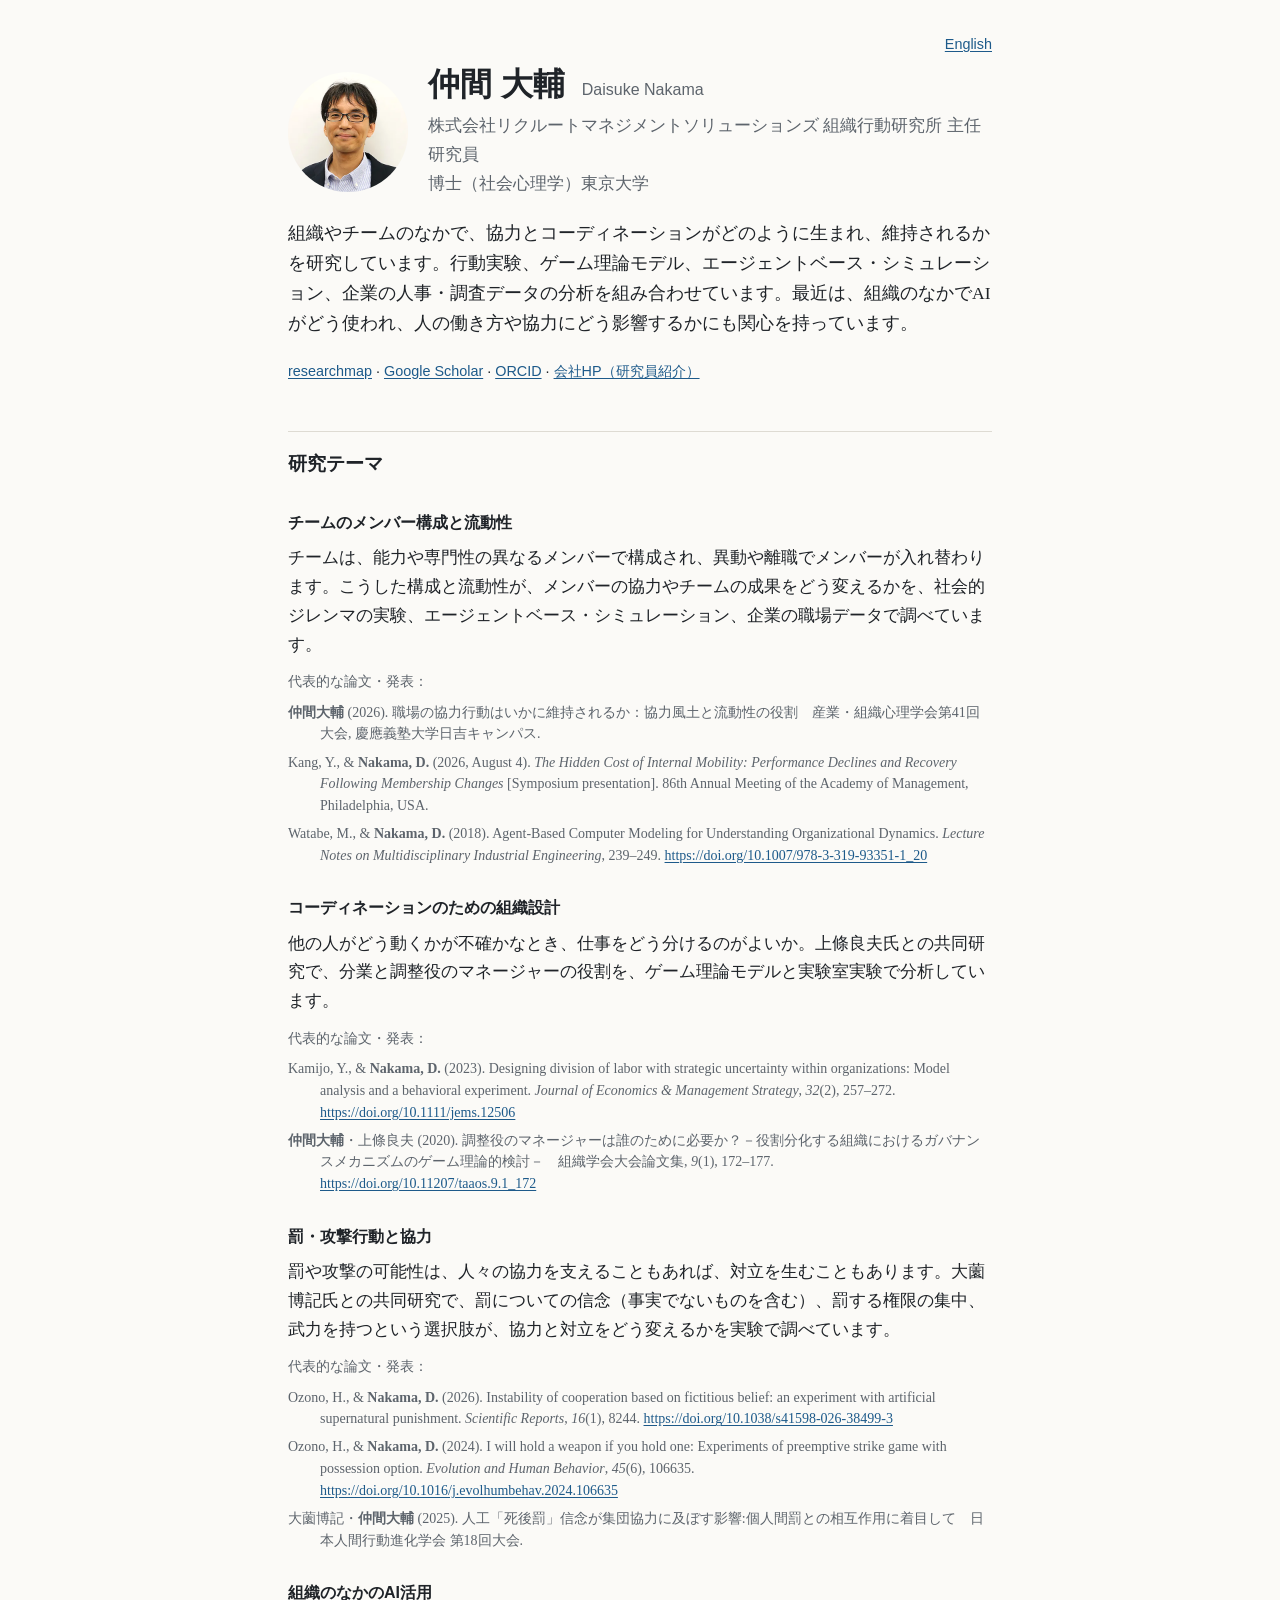
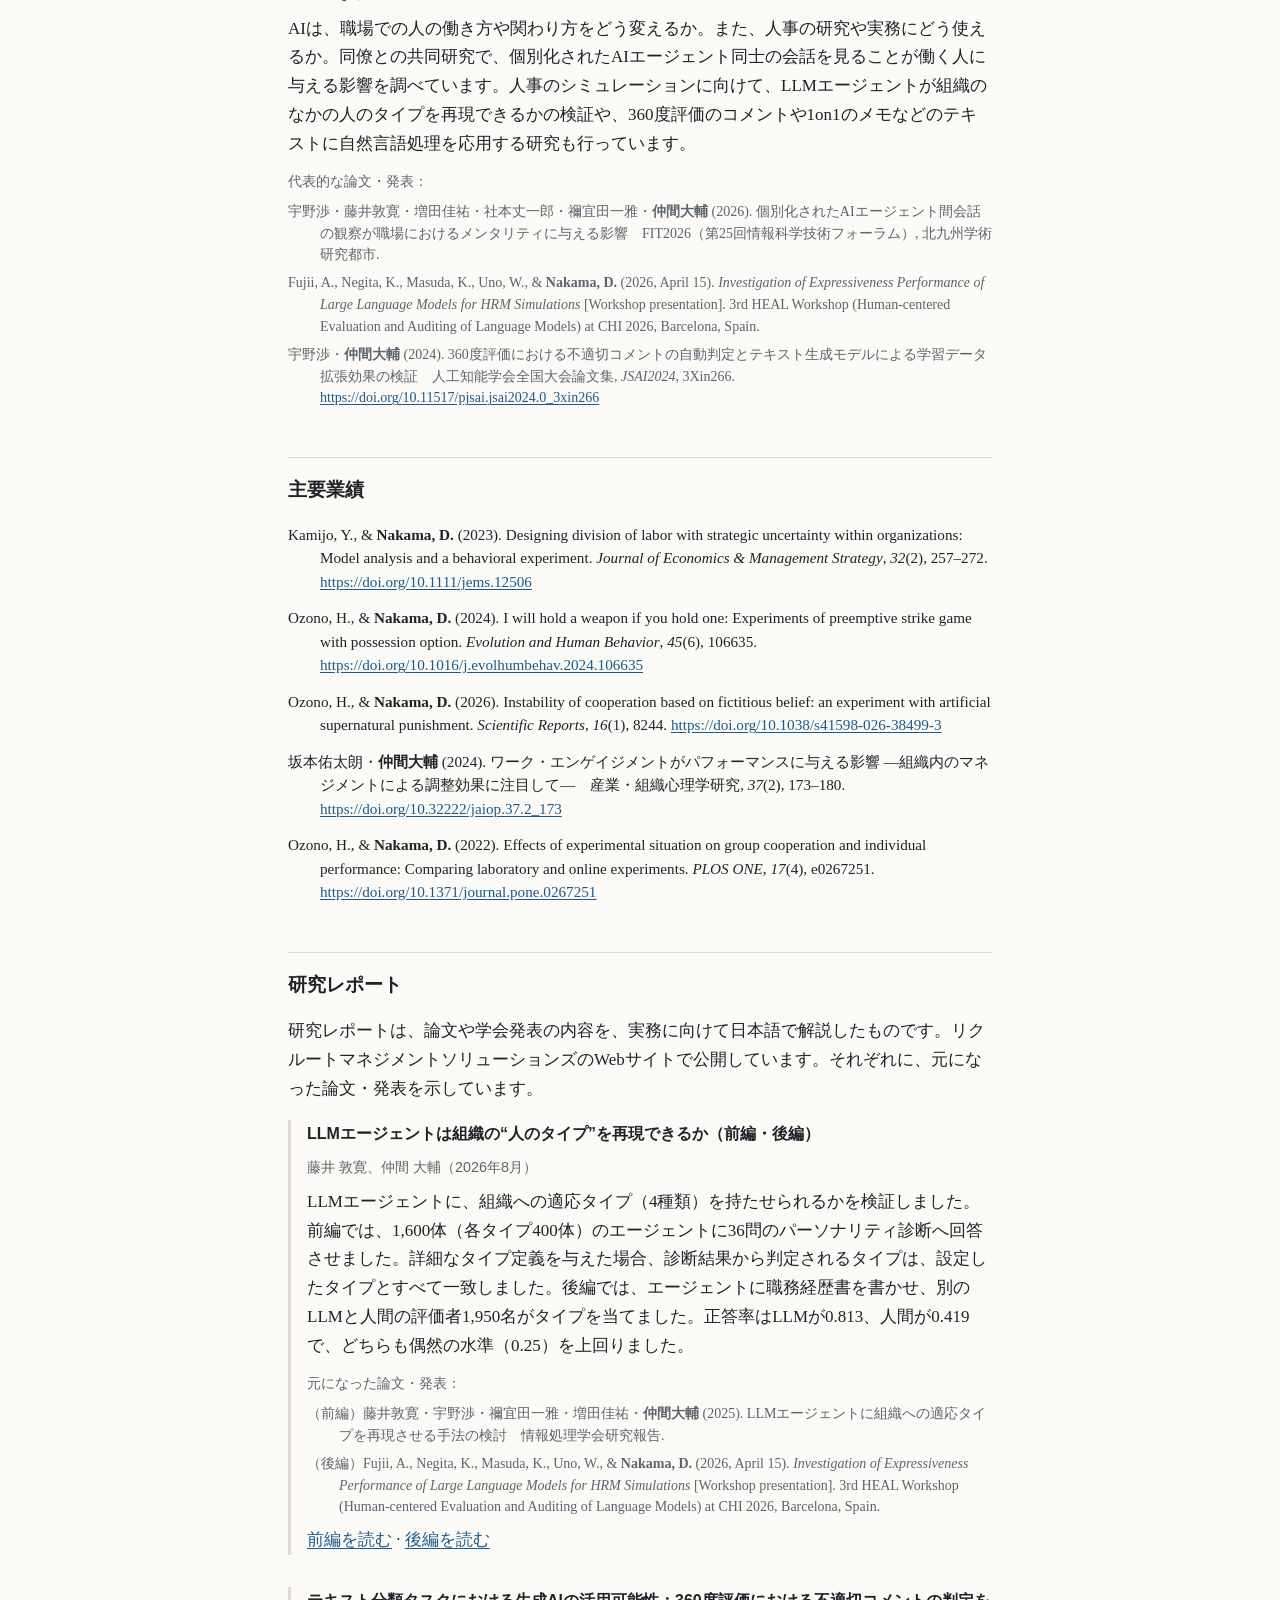
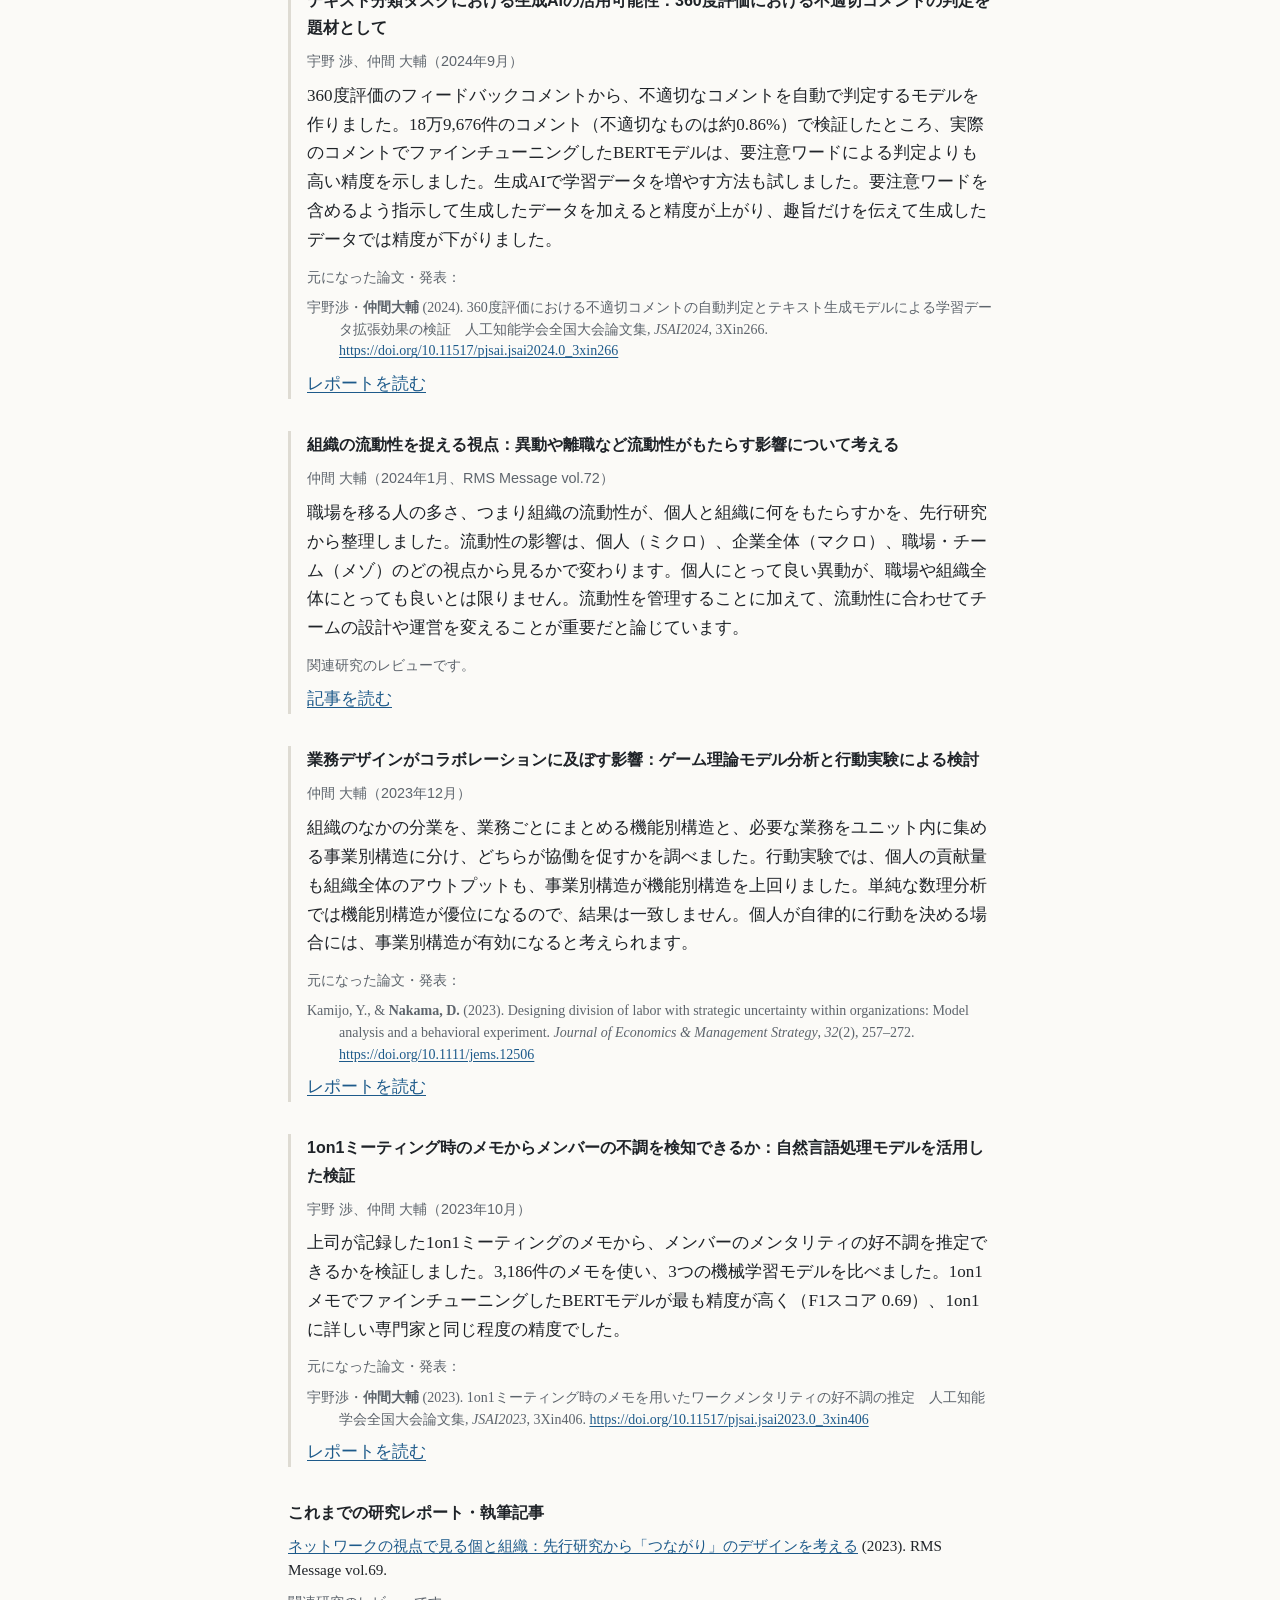
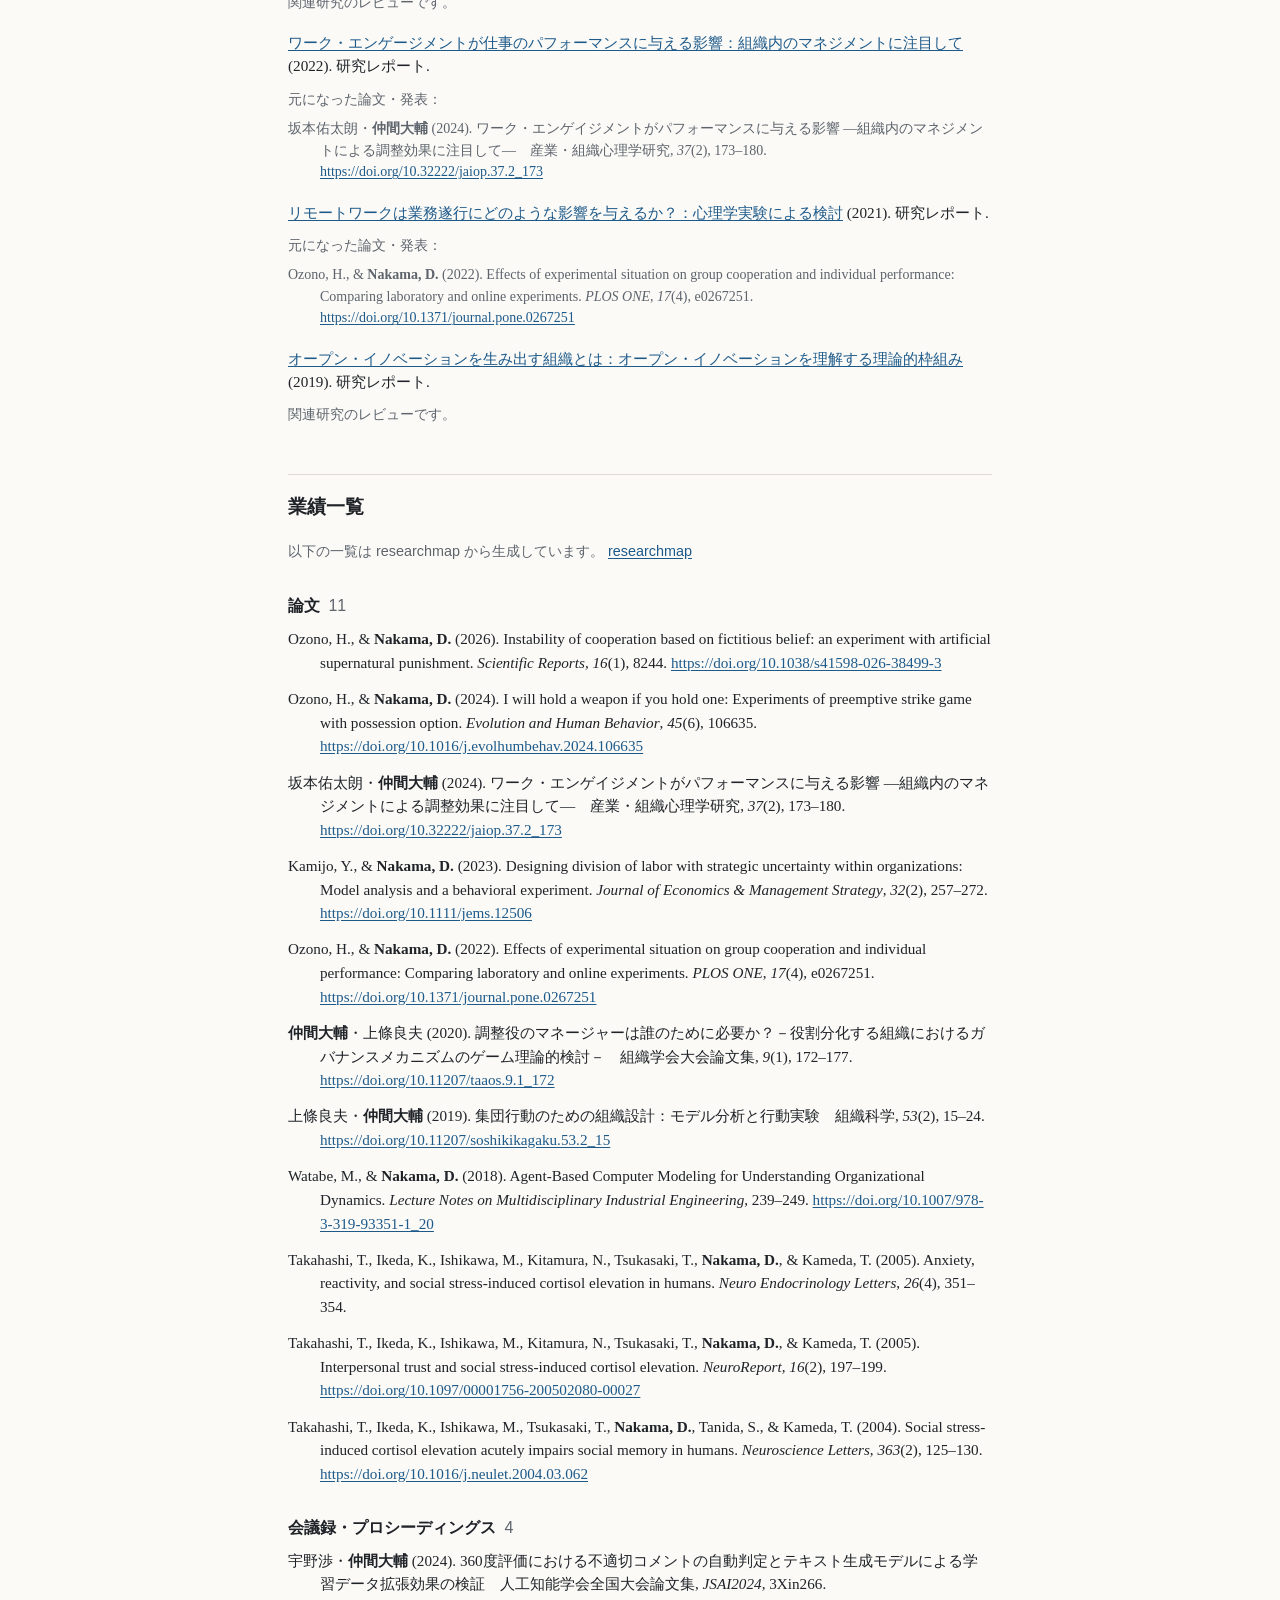
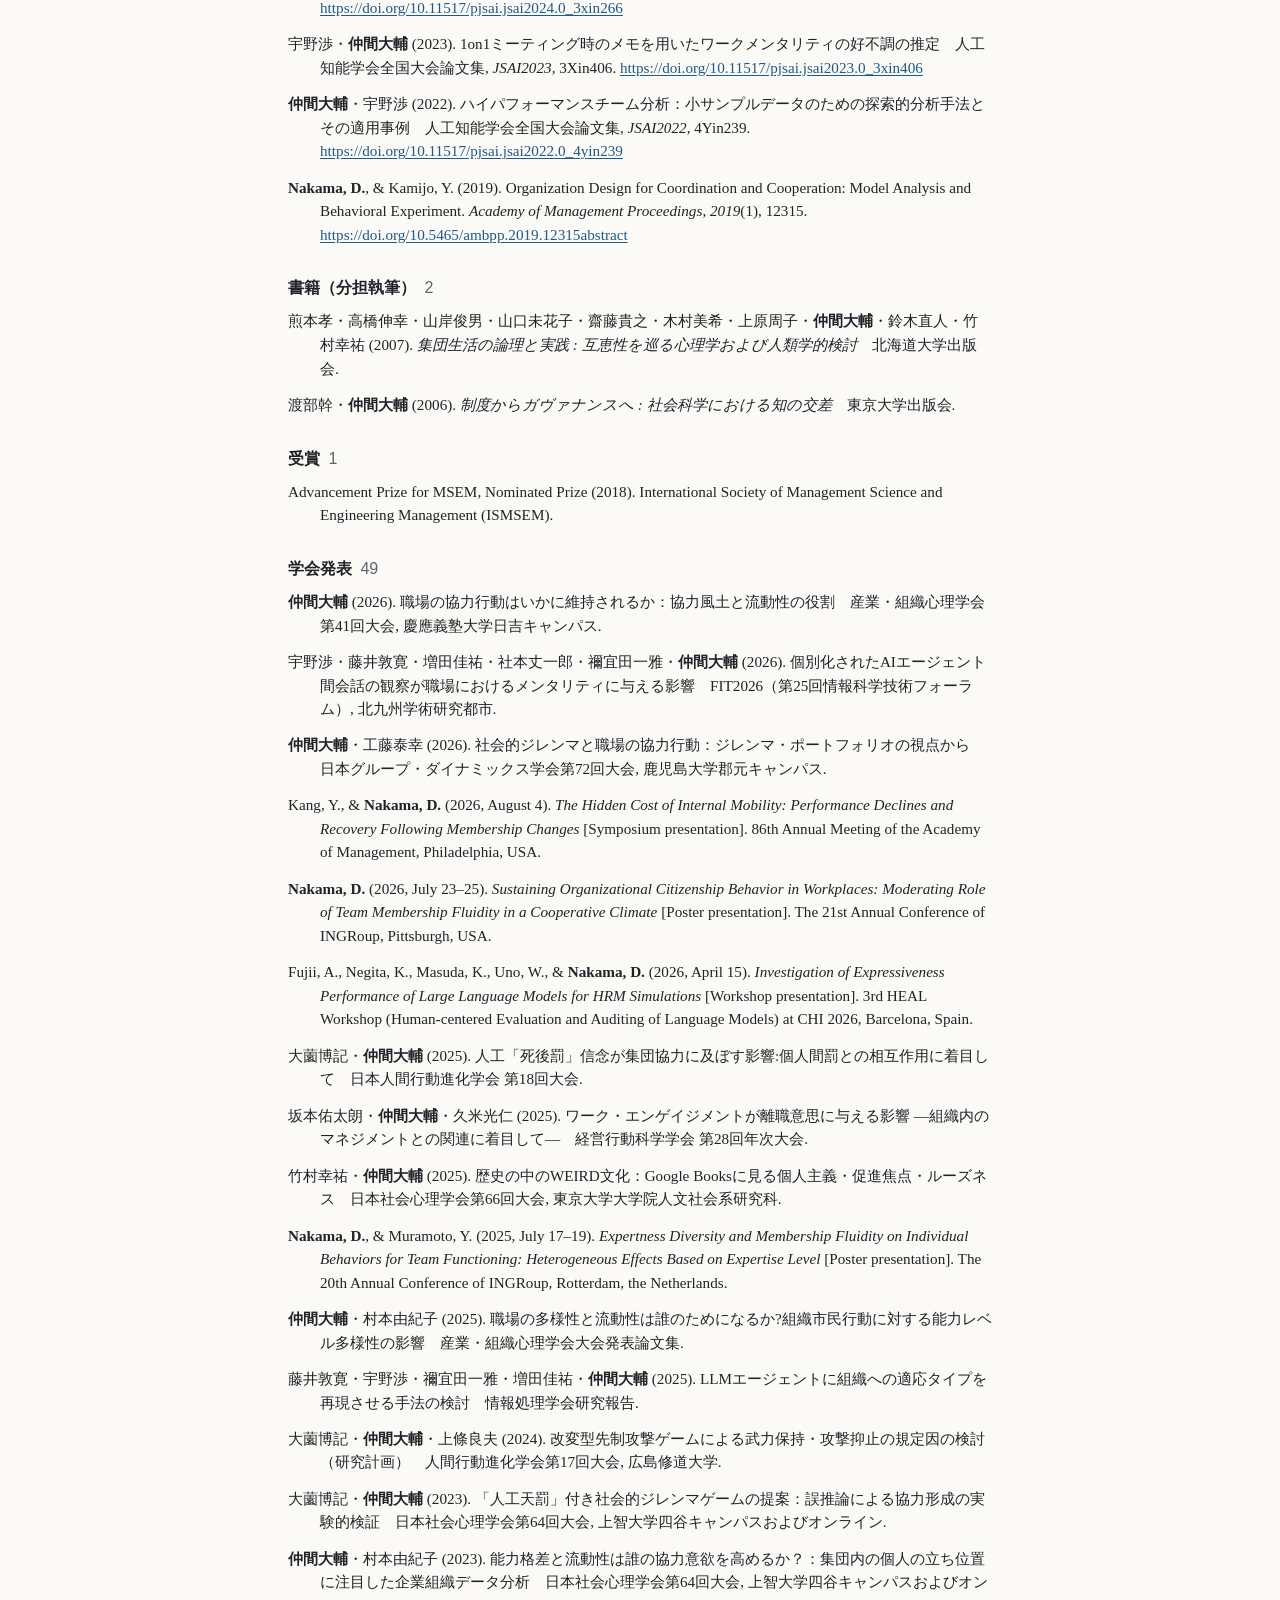
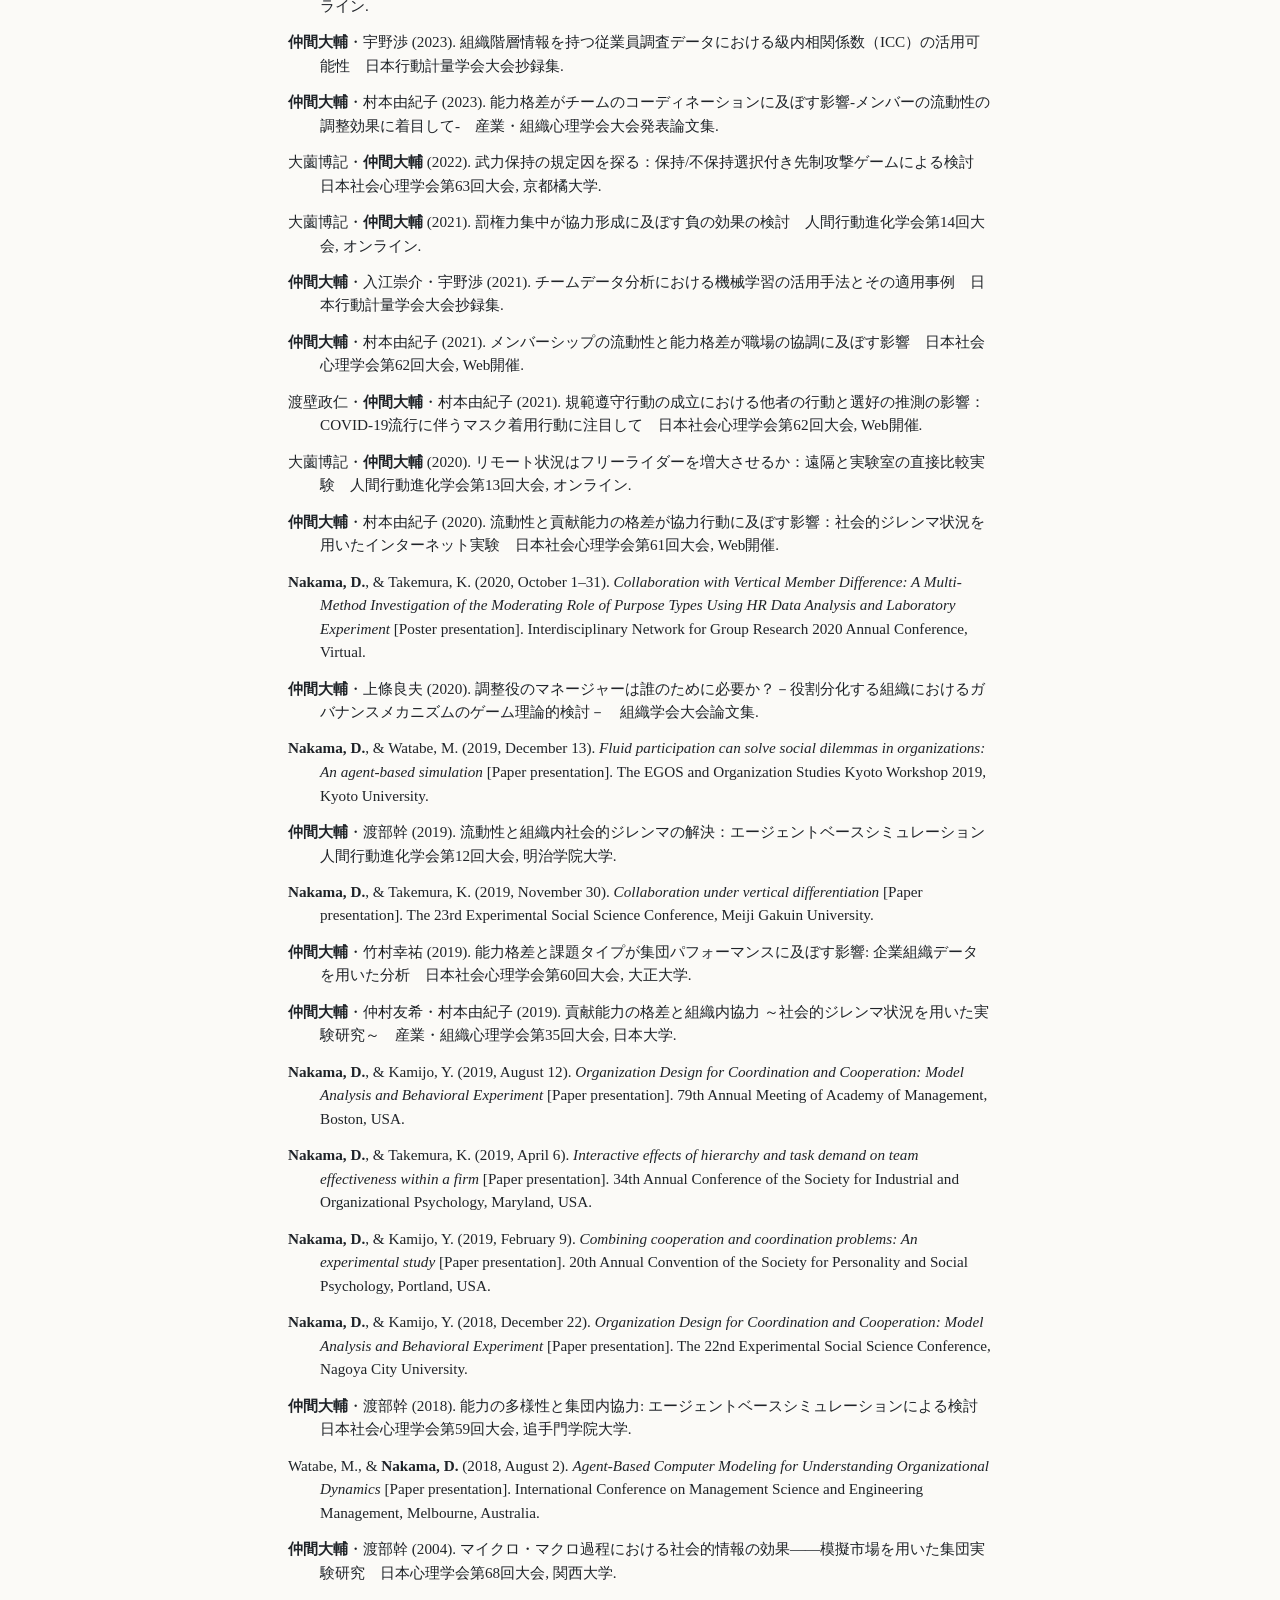
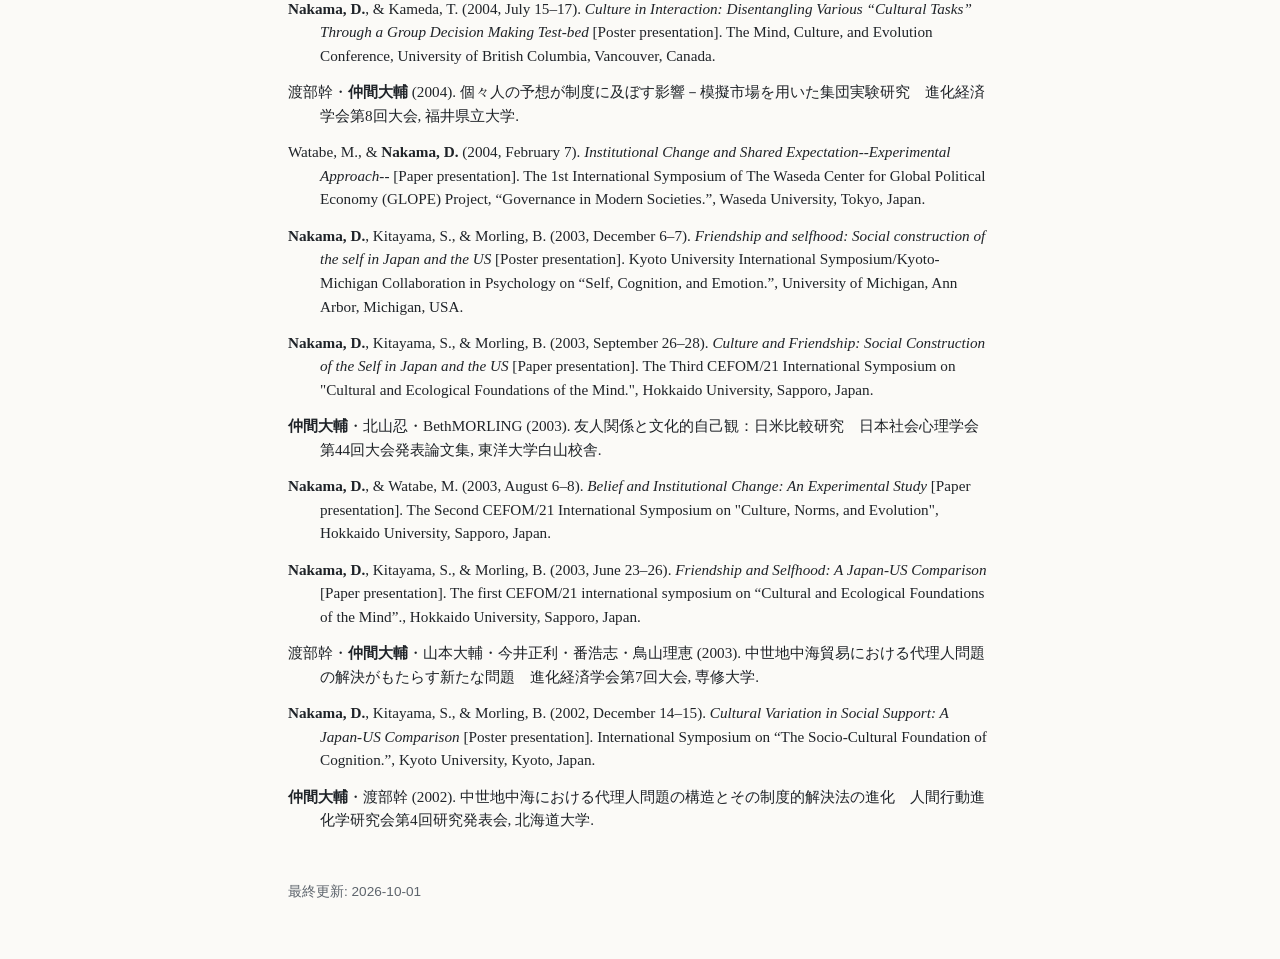
==== ja/index.html @ d735935d "Initial site: profile, research themes, publications (generated from researchmap) Co-Authored-By: Cl" ====
<!doctype html>
<html lang="ja">
<head>
<meta charset="utf-8">
<meta name="viewport" content="width=device-width, initial-scale=1">
<title>仲間 大輔</title>
<meta name="description" content="仲間大輔。組織とチームにおける協力とコーディネーションを研究しています。">
<link rel="stylesheet" href="../style.css">
</head>
<body>
<header>
<p class="switch"><a href="../" lang="en">English</a></p>
<div class="who">
<img src="../avatar.png" alt="仲間大輔の顔写真" width="120" height="120">
<div>
<h1>仲間 大輔 <span class="sub">Daisuke Nakama</span></h1>
<p class="role">株式会社リクルートマネジメントソリューションズ 組織行動研究所 主任研究員<br>博士（社会心理学）東京大学</p>
</div>
</div>
<p class="lead">組織やチームのなかで、協力とコーディネーションがどのように生まれ、維持されるかを研究しています。行動実験、ゲーム理論モデル、エージェントベース・シミュレーション、企業の人事・調査データの分析を組み合わせています。最近は、組織のなかでAIがどう使われ、人の働き方や協力にどう影響するかにも関心を持っています。</p>
<p class="links"><a href="https://researchmap.jp/dnakama">researchmap</a> · <a href="https://scholar.google.com/citations?user=3xT6G5sAAAAJ">Google Scholar</a> · <a href="https://orcid.org/0000-0003-1457-5297">ORCID</a> · <a href="https://www.recruit-ms.co.jp/issue/talent/0000000144/">会社HP（研究員紹介）</a></p>
</header>
<main>
<section class="themes">
<h2>研究テーマ</h2>
<h3>チームのメンバー構成と流動性</h3>
<p>チームは、能力や専門性の異なるメンバーで構成され、異動や離職でメンバーが入れ替わります。こうした構成と流動性が、メンバーの協力やチームの成果をどう変えるかを、社会的ジレンマの実験、エージェントベース・シミュレーション、企業の職場データで調べています。</p>
<p class="source">代表的な論文・発表：</p>
<ul class="works">
<li><strong>仲間大輔</strong> (2026). 職場の協力行動はいかに維持されるか：協力風土と流動性の役割　産業・組織心理学会第41回大会, 慶應義塾大学日吉キャンパス.</li>
<li>Kang, Y., &amp; <strong>Nakama, D.</strong> (2026, August 4). <i>The Hidden Cost of Internal Mobility: Performance Declines and Recovery Following Membership Changes</i> [Symposium presentation]. 86th Annual Meeting of the Academy of Management, Philadelphia, USA.</li>
<li>Watabe, M., &amp; <strong>Nakama, D.</strong> (2018). Agent-Based Computer Modeling for Understanding Organizational Dynamics. <i>Lecture Notes on Multidisciplinary Industrial Engineering</i>, 239–249. <a href="https://doi.org/10.1007/978-3-319-93351-1_20">https://doi.org/10.1007/978-3-319-93351-1_20</a></li>
</ul>
<h3>コーディネーションのための組織設計</h3>
<p>他の人がどう動くかが不確かなとき、仕事をどう分けるのがよいか。上條良夫氏との共同研究で、分業と調整役のマネージャーの役割を、ゲーム理論モデルと実験室実験で分析しています。</p>
<p class="source">代表的な論文・発表：</p>
<ul class="works">
<li>Kamijo, Y., &amp; <strong>Nakama, D.</strong> (2023). Designing division of labor with strategic uncertainty within organizations: Model analysis and a behavioral experiment. <i>Journal of Economics &amp; Management Strategy</i>, <i>32</i>(2), 257–272. <a href="https://doi.org/10.1111/jems.12506">https://doi.org/10.1111/jems.12506</a></li>
<li><strong>仲間大輔</strong>・上條良夫 (2020). 調整役のマネージャーは誰のために必要か？－役割分化する組織におけるガバナンスメカニズムのゲーム理論的検討－　組織学会大会論文集, <i>9</i>(1), 172–177. <a href="https://doi.org/10.11207/taaos.9.1_172">https://doi.org/10.11207/taaos.9.1_172</a></li>
</ul>
<h3>罰・攻撃行動と協力</h3>
<p>罰や攻撃の可能性は、人々の協力を支えることもあれば、対立を生むこともあります。大薗博記氏との共同研究で、罰についての信念（事実でないものを含む）、罰する権限の集中、武力を持つという選択肢が、協力と対立をどう変えるかを実験で調べています。</p>
<p class="source">代表的な論文・発表：</p>
<ul class="works">
<li>Ozono, H., &amp; <strong>Nakama, D.</strong> (2026). Instability of cooperation based on fictitious belief: an experiment with artificial supernatural punishment. <i>Scientific Reports</i>, <i>16</i>(1), 8244. <a href="https://doi.org/10.1038/s41598-026-38499-3">https://doi.org/10.1038/s41598-026-38499-3</a></li>
<li>Ozono, H., &amp; <strong>Nakama, D.</strong> (2024). I will hold a weapon if you hold one: Experiments of preemptive strike game with possession option. <i>Evolution and Human Behavior</i>, <i>45</i>(6), 106635. <a href="https://doi.org/10.1016/j.evolhumbehav.2024.106635">https://doi.org/10.1016/j.evolhumbehav.2024.106635</a></li>
<li>大薗博記・<strong>仲間大輔</strong> (2025). 人工「死後罰」信念が集団協力に及ぼす影響:個人間罰との相互作用に着目して　日本人間行動進化学会 第18回大会.</li>
</ul>
<h3>組織のなかのAI活用</h3>
<p>AIは、職場での人の働き方や関わり方をどう変えるか。また、人事の研究や実務にどう使えるか。同僚との共同研究で、個別化されたAIエージェント同士の会話を見ることが働く人に与える影響を調べています。人事のシミュレーションに向けて、LLMエージェントが組織のなかの人のタイプを再現できるかの検証や、360度評価のコメントや1on1のメモなどのテキストに自然言語処理を応用する研究も行っています。</p>
<p class="source">代表的な論文・発表：</p>
<ul class="works">
<li>宇野渉・藤井敦寛・増田佳祐・社本丈一郎・禰宜田一雅・<strong>仲間大輔</strong> (2026). 個別化されたAIエージェント間会話の観察が職場におけるメンタリティに与える影響　FIT2026（第25回情報科学技術フォーラム）, 北九州学術研究都市.</li>
<li>Fujii, A., Negita, K., Masuda, K., Uno, W., &amp; <strong>Nakama, D.</strong> (2026, April 15). <i>Investigation of Expressiveness Performance of Large Language Models for HRM Simulations</i> [Workshop presentation]. 3rd HEAL Workshop (Human-centered Evaluation and Auditing of Language Models) at CHI 2026, Barcelona, Spain.</li>
<li>宇野渉・<strong>仲間大輔</strong> (2024). 360度評価における不適切コメントの自動判定とテキスト生成モデルによる学習データ拡張効果の検証　人工知能学会全国大会論文集, <i>JSAI2024</i>, 3Xin266. <a href="https://doi.org/10.11517/pjsai.jsai2024.0_3xin266">https://doi.org/10.11517/pjsai.jsai2024.0_3xin266</a></li>
</ul>
</section>
<section>
<h2>主要業績</h2>
<ul class="works">
<li>Kamijo, Y., &amp; <strong>Nakama, D.</strong> (2023). Designing division of labor with strategic uncertainty within organizations: Model analysis and a behavioral experiment. <i>Journal of Economics &amp; Management Strategy</i>, <i>32</i>(2), 257–272. <a href="https://doi.org/10.1111/jems.12506">https://doi.org/10.1111/jems.12506</a></li>
<li>Ozono, H., &amp; <strong>Nakama, D.</strong> (2024). I will hold a weapon if you hold one: Experiments of preemptive strike game with possession option. <i>Evolution and Human Behavior</i>, <i>45</i>(6), 106635. <a href="https://doi.org/10.1016/j.evolhumbehav.2024.106635">https://doi.org/10.1016/j.evolhumbehav.2024.106635</a></li>
<li>Ozono, H., &amp; <strong>Nakama, D.</strong> (2026). Instability of cooperation based on fictitious belief: an experiment with artificial supernatural punishment. <i>Scientific Reports</i>, <i>16</i>(1), 8244. <a href="https://doi.org/10.1038/s41598-026-38499-3">https://doi.org/10.1038/s41598-026-38499-3</a></li>
<li>坂本佑太朗・<strong>仲間大輔</strong> (2024). ワーク・エンゲイジメントがパフォーマンスに与える影響 ―組織内のマネジメントによる調整効果に注目して―　産業・組織心理学研究, <i>37</i>(2), 173–180. <a href="https://doi.org/10.32222/jaiop.37.2_173">https://doi.org/10.32222/jaiop.37.2_173</a></li>
<li>Ozono, H., &amp; <strong>Nakama, D.</strong> (2022). Effects of experimental situation on group cooperation and individual performance: Comparing laboratory and online experiments. <i>PLOS ONE</i>, <i>17</i>(4), e0267251. <a href="https://doi.org/10.1371/journal.pone.0267251">https://doi.org/10.1371/journal.pone.0267251</a></li>
</ul>
</section>
<section>
<h2>研究レポート</h2>
<p>研究レポートは、論文や学会発表の内容を、実務に向けて日本語で解説したものです。リクルートマネジメントソリューションズのWebサイトで公開しています。それぞれに、元になった論文・発表を示しています。</p>
<article class="report">
<h3>LLMエージェントは組織の“人のタイプ”を再現できるか（前編・後編）</h3>
<p class="meta">藤井 敦寛、仲間 大輔（2026年8月）</p>
<p>LLMエージェントに、組織への適応タイプ（4種類）を持たせられるかを検証しました。前編では、1,600体（各タイプ400体）のエージェントに36問のパーソナリティ診断へ回答させました。詳細なタイプ定義を与えた場合、診断結果から判定されるタイプは、設定したタイプとすべて一致しました。後編では、エージェントに職務経歴書を書かせ、別のLLMと人間の評価者1,950名がタイプを当てました。正答率はLLMが0.813、人間が0.419で、どちらも偶然の水準（0.25）を上回りました。</p>
<p class="source">元になった論文・発表：</p>
<ul class="works">
<li>（前編）藤井敦寛・宇野渉・禰宜田一雅・増田佳祐・<strong>仲間大輔</strong> (2025). LLMエージェントに組織への適応タイプを再現させる手法の検討　情報処理学会研究報告.</li>
<li>（後編）Fujii, A., Negita, K., Masuda, K., Uno, W., &amp; <strong>Nakama, D.</strong> (2026, April 15). <i>Investigation of Expressiveness Performance of Large Language Models for HRM Simulations</i> [Workshop presentation]. 3rd HEAL Workshop (Human-centered Evaluation and Auditing of Language Models) at CHI 2026, Barcelona, Spain.</li>
</ul>
<p><a href="https://www.recruit-ms.co.jp/research/study_report/0000001603/">前編を読む</a> · <a href="https://www.recruit-ms.co.jp/research/study_report/0000001604/">後編を読む</a></p>
</article>
<article class="report">
<h3>テキスト分類タスクにおける生成AIの活用可能性：360度評価における不適切コメントの判定を題材として</h3>
<p class="meta">宇野 渉、仲間 大輔（2024年9月）</p>
<p>360度評価のフィードバックコメントから、不適切なコメントを自動で判定するモデルを作りました。18万9,676件のコメント（不適切なものは約0.86%）で検証したところ、実際のコメントでファインチューニングしたBERTモデルは、要注意ワードによる判定よりも高い精度を示しました。生成AIで学習データを増やす方法も試しました。要注意ワードを含めるよう指示して生成したデータを加えると精度が上がり、趣旨だけを伝えて生成したデータでは精度が下がりました。</p>
<p class="source">元になった論文・発表：</p>
<ul class="works">
<li>宇野渉・<strong>仲間大輔</strong> (2024). 360度評価における不適切コメントの自動判定とテキスト生成モデルによる学習データ拡張効果の検証　人工知能学会全国大会論文集, <i>JSAI2024</i>, 3Xin266. <a href="https://doi.org/10.11517/pjsai.jsai2024.0_3xin266">https://doi.org/10.11517/pjsai.jsai2024.0_3xin266</a></li>
</ul>
<p><a href="https://www.recruit-ms.co.jp/research/study_report/0000001315/">レポートを読む</a></p>
</article>
<article class="report">
<h3>組織の流動性を捉える視点：異動や離職など流動性がもたらす影響について考える</h3>
<p class="meta">仲間 大輔（2024年1月、RMS Message vol.72）</p>
<p>職場を移る人の多さ、つまり組織の流動性が、個人と組織に何をもたらすかを、先行研究から整理しました。流動性の影響は、個人（ミクロ）、企業全体（マクロ）、職場・チーム（メゾ）のどの視点から見るかで変わります。個人にとって良い異動が、職場や組織全体にとっても良いとは限りません。流動性を管理することに加えて、流動性に合わせてチームの設計や運営を変えることが重要だと論じています。</p>
<p class="source">関連研究のレビューです。</p>
<p><a href="https://www.recruit-ms.co.jp/issue/feature/0000001222/">記事を読む</a></p>
</article>
<article class="report">
<h3>業務デザインがコラボレーションに及ぼす影響：ゲーム理論モデル分析と行動実験による検討</h3>
<p class="meta">仲間 大輔（2023年12月）</p>
<p>組織のなかの分業を、業務ごとにまとめる機能別構造と、必要な業務をユニット内に集める事業別構造に分け、どちらが協働を促すかを調べました。行動実験では、個人の貢献量も組織全体のアウトプットも、事業別構造が機能別構造を上回りました。単純な数理分析では機能別構造が優位になるので、結果は一致しません。個人が自律的に行動を決める場合には、事業別構造が有効になると考えられます。</p>
<p class="source">元になった論文・発表：</p>
<ul class="works">
<li>Kamijo, Y., &amp; <strong>Nakama, D.</strong> (2023). Designing division of labor with strategic uncertainty within organizations: Model analysis and a behavioral experiment. <i>Journal of Economics &amp; Management Strategy</i>, <i>32</i>(2), 257–272. <a href="https://doi.org/10.1111/jems.12506">https://doi.org/10.1111/jems.12506</a></li>
</ul>
<p><a href="https://www.recruit-ms.co.jp/research/study_report/0000001211/">レポートを読む</a></p>
</article>
<article class="report">
<h3>1on1ミーティング時のメモからメンバーの不調を検知できるか：自然言語処理モデルを活用した検証</h3>
<p class="meta">宇野 渉、仲間 大輔（2023年10月）</p>
<p>上司が記録した1on1ミーティングのメモから、メンバーのメンタリティの好不調を推定できるかを検証しました。3,186件のメモを使い、3つの機械学習モデルを比べました。1on1メモでファインチューニングしたBERTモデルが最も精度が高く（F1スコア 0.69）、1on1に詳しい専門家と同じ程度の精度でした。</p>
<p class="source">元になった論文・発表：</p>
<ul class="works">
<li>宇野渉・<strong>仲間大輔</strong> (2023). 1on1ミーティング時のメモを用いたワークメンタリティの好不調の推定　人工知能学会全国大会論文集, <i>JSAI2023</i>, 3Xin406. <a href="https://doi.org/10.11517/pjsai.jsai2023.0_3xin406">https://doi.org/10.11517/pjsai.jsai2023.0_3xin406</a></li>
</ul>
<p><a href="https://www.recruit-ms.co.jp/research/study_report/0000001194/">レポートを読む</a></p>
</article>
<h3>これまでの研究レポート・執筆記事</h3>
<ul class="reports">
<li><a href="https://www.recruit-ms.co.jp/issue/feature/0000001147/">ネットワークの視点で見る個と組織：先行研究から「つながり」のデザインを考える</a> (2023). RMS Message vol.69.
<p class="source">関連研究のレビューです。</p></li>
<li><a href="https://www.recruit-ms.co.jp/research/study_report/0000001046/">ワーク・エンゲージメントが仕事のパフォーマンスに与える影響：組織内のマネジメントに注目して</a> (2022). 研究レポート.
<p class="source">元になった論文・発表：</p>
<ul class="works">
<li>坂本佑太朗・<strong>仲間大輔</strong> (2024). ワーク・エンゲイジメントがパフォーマンスに与える影響 ―組織内のマネジメントによる調整効果に注目して―　産業・組織心理学研究, <i>37</i>(2), 173–180. <a href="https://doi.org/10.32222/jaiop.37.2_173">https://doi.org/10.32222/jaiop.37.2_173</a></li>
</ul></li>
<li><a href="https://www.recruit-ms.co.jp/research/study_report/0000001006/">リモートワークは業務遂行にどのような影響を与えるか？：心理学実験による検討</a> (2021). 研究レポート.
<p class="source">元になった論文・発表：</p>
<ul class="works">
<li>Ozono, H., &amp; <strong>Nakama, D.</strong> (2022). Effects of experimental situation on group cooperation and individual performance: Comparing laboratory and online experiments. <i>PLOS ONE</i>, <i>17</i>(4), e0267251. <a href="https://doi.org/10.1371/journal.pone.0267251">https://doi.org/10.1371/journal.pone.0267251</a></li>
</ul></li>
<li><a href="https://www.recruit-ms.co.jp/issue/feature/0000000745/">オープン・イノベーションを生み出す組織とは：オープン・イノベーションを理解する理論的枠組み</a> (2019). 研究レポート.
<p class="source">関連研究のレビューです。</p></li>
</ul>
</section>
<section>
<h2>業績一覧</h2>
<p class="meta">以下の一覧は researchmap から生成しています。 <a href="https://researchmap.jp/dnakama">researchmap</a></p>
<h3>論文 <span class="count">11</span></h3>
<ul class="works">
<li>Ozono, H., &amp; <strong>Nakama, D.</strong> (2026). Instability of cooperation based on fictitious belief: an experiment with artificial supernatural punishment. <i>Scientific Reports</i>, <i>16</i>(1), 8244. <a href="https://doi.org/10.1038/s41598-026-38499-3">https://doi.org/10.1038/s41598-026-38499-3</a></li>
<li>Ozono, H., &amp; <strong>Nakama, D.</strong> (2024). I will hold a weapon if you hold one: Experiments of preemptive strike game with possession option. <i>Evolution and Human Behavior</i>, <i>45</i>(6), 106635. <a href="https://doi.org/10.1016/j.evolhumbehav.2024.106635">https://doi.org/10.1016/j.evolhumbehav.2024.106635</a></li>
<li>坂本佑太朗・<strong>仲間大輔</strong> (2024). ワーク・エンゲイジメントがパフォーマンスに与える影響 ―組織内のマネジメントによる調整効果に注目して―　産業・組織心理学研究, <i>37</i>(2), 173–180. <a href="https://doi.org/10.32222/jaiop.37.2_173">https://doi.org/10.32222/jaiop.37.2_173</a></li>
<li>Kamijo, Y., &amp; <strong>Nakama, D.</strong> (2023). Designing division of labor with strategic uncertainty within organizations: Model analysis and a behavioral experiment. <i>Journal of Economics &amp; Management Strategy</i>, <i>32</i>(2), 257–272. <a href="https://doi.org/10.1111/jems.12506">https://doi.org/10.1111/jems.12506</a></li>
<li>Ozono, H., &amp; <strong>Nakama, D.</strong> (2022). Effects of experimental situation on group cooperation and individual performance: Comparing laboratory and online experiments. <i>PLOS ONE</i>, <i>17</i>(4), e0267251. <a href="https://doi.org/10.1371/journal.pone.0267251">https://doi.org/10.1371/journal.pone.0267251</a></li>
<li><strong>仲間大輔</strong>・上條良夫 (2020). 調整役のマネージャーは誰のために必要か？－役割分化する組織におけるガバナンスメカニズムのゲーム理論的検討－　組織学会大会論文集, <i>9</i>(1), 172–177. <a href="https://doi.org/10.11207/taaos.9.1_172">https://doi.org/10.11207/taaos.9.1_172</a></li>
<li>上條良夫・<strong>仲間大輔</strong> (2019). 集団行動のための組織設計：モデル分析と行動実験　組織科学, <i>53</i>(2), 15–24. <a href="https://doi.org/10.11207/soshikikagaku.53.2_15">https://doi.org/10.11207/soshikikagaku.53.2_15</a></li>
<li>Watabe, M., &amp; <strong>Nakama, D.</strong> (2018). Agent-Based Computer Modeling for Understanding Organizational Dynamics. <i>Lecture Notes on Multidisciplinary Industrial Engineering</i>, 239–249. <a href="https://doi.org/10.1007/978-3-319-93351-1_20">https://doi.org/10.1007/978-3-319-93351-1_20</a></li>
<li>Takahashi, T., Ikeda, K., Ishikawa, M., Kitamura, N., Tsukasaki, T., <strong>Nakama, D.</strong>, &amp; Kameda, T. (2005). Anxiety, reactivity, and social stress-induced cortisol elevation in humans. <i>Neuro Endocrinology Letters</i>, <i>26</i>(4), 351–354.</li>
<li>Takahashi, T., Ikeda, K., Ishikawa, M., Kitamura, N., Tsukasaki, T., <strong>Nakama, D.</strong>, &amp; Kameda, T. (2005). Interpersonal trust and social stress-induced cortisol elevation. <i>NeuroReport</i>, <i>16</i>(2), 197–199. <a href="https://doi.org/10.1097/00001756-200502080-00027">https://doi.org/10.1097/00001756-200502080-00027</a></li>
<li>Takahashi, T., Ikeda, K., Ishikawa, M., Tsukasaki, T., <strong>Nakama, D.</strong>, Tanida, S., &amp; Kameda, T. (2004). Social stress-induced cortisol elevation acutely impairs social memory in humans. <i>Neuroscience Letters</i>, <i>363</i>(2), 125–130. <a href="https://doi.org/10.1016/j.neulet.2004.03.062">https://doi.org/10.1016/j.neulet.2004.03.062</a></li>
</ul>
<h3>会議録・プロシーディングス <span class="count">4</span></h3>
<ul class="works">
<li>宇野渉・<strong>仲間大輔</strong> (2024). 360度評価における不適切コメントの自動判定とテキスト生成モデルによる学習データ拡張効果の検証　人工知能学会全国大会論文集, <i>JSAI2024</i>, 3Xin266. <a href="https://doi.org/10.11517/pjsai.jsai2024.0_3xin266">https://doi.org/10.11517/pjsai.jsai2024.0_3xin266</a></li>
<li>宇野渉・<strong>仲間大輔</strong> (2023). 1on1ミーティング時のメモを用いたワークメンタリティの好不調の推定　人工知能学会全国大会論文集, <i>JSAI2023</i>, 3Xin406. <a href="https://doi.org/10.11517/pjsai.jsai2023.0_3xin406">https://doi.org/10.11517/pjsai.jsai2023.0_3xin406</a></li>
<li><strong>仲間大輔</strong>・宇野渉 (2022). ハイパフォーマンスチーム分析：小サンプルデータのための探索的分析手法とその適用事例　人工知能学会全国大会論文集, <i>JSAI2022</i>, 4Yin239. <a href="https://doi.org/10.11517/pjsai.jsai2022.0_4yin239">https://doi.org/10.11517/pjsai.jsai2022.0_4yin239</a></li>
<li><strong>Nakama, D.</strong>, &amp; Kamijo, Y. (2019). Organization Design for Coordination and Cooperation: Model Analysis and Behavioral Experiment. <i>Academy of Management Proceedings</i>, <i>2019</i>(1), 12315. <a href="https://doi.org/10.5465/ambpp.2019.12315abstract">https://doi.org/10.5465/ambpp.2019.12315abstract</a></li>
</ul>
<h3>書籍（分担執筆） <span class="count">2</span></h3>
<ul class="works">
<li>煎本孝・高橋伸幸・山岸俊男・山口未花子・齋藤貴之・木村美希・上原周子・<strong>仲間大輔</strong>・鈴木直人・竹村幸祐 (2007). <i>集団生活の論理と実践 : 互恵性を巡る心理学および人類学的検討</i>　北海道大学出版会.</li>
<li>渡部幹・<strong>仲間大輔</strong> (2006). <i>制度からガヴァナンスへ : 社会科学における知の交差</i>　東京大学出版会.</li>
</ul>
<h3>受賞 <span class="count">1</span></h3>
<ul class="works">
<li>Advancement Prize for MSEM, Nominated Prize (2018). International Society of Management Science and Engineering Management (ISMSEM).</li>
</ul>
<h3>学会発表 <span class="count">49</span></h3>
<ul class="works">
<li><strong>仲間大輔</strong> (2026). 職場の協力行動はいかに維持されるか：協力風土と流動性の役割　産業・組織心理学会第41回大会, 慶應義塾大学日吉キャンパス.</li>
<li>宇野渉・藤井敦寛・増田佳祐・社本丈一郎・禰宜田一雅・<strong>仲間大輔</strong> (2026). 個別化されたAIエージェント間会話の観察が職場におけるメンタリティに与える影響　FIT2026（第25回情報科学技術フォーラム）, 北九州学術研究都市.</li>
<li><strong>仲間大輔</strong>・工藤泰幸 (2026). 社会的ジレンマと職場の協力行動：ジレンマ・ポートフォリオの視点から　日本グループ・ダイナミックス学会第72回大会, 鹿児島大学郡元キャンパス.</li>
<li>Kang, Y., &amp; <strong>Nakama, D.</strong> (2026, August 4). <i>The Hidden Cost of Internal Mobility: Performance Declines and Recovery Following Membership Changes</i> [Symposium presentation]. 86th Annual Meeting of the Academy of Management, Philadelphia, USA.</li>
<li><strong>Nakama, D.</strong> (2026, July 23–25). <i>Sustaining Organizational Citizenship Behavior in Workplaces: Moderating Role of Team Membership Fluidity in a Cooperative Climate</i> [Poster presentation]. The 21st Annual Conference of INGRoup, Pittsburgh, USA.</li>
<li>Fujii, A., Negita, K., Masuda, K., Uno, W., &amp; <strong>Nakama, D.</strong> (2026, April 15). <i>Investigation of Expressiveness Performance of Large Language Models for HRM Simulations</i> [Workshop presentation]. 3rd HEAL Workshop (Human-centered Evaluation and Auditing of Language Models) at CHI 2026, Barcelona, Spain.</li>
<li>大薗博記・<strong>仲間大輔</strong> (2025). 人工「死後罰」信念が集団協力に及ぼす影響:個人間罰との相互作用に着目して　日本人間行動進化学会 第18回大会.</li>
<li>坂本佑太朗・<strong>仲間大輔</strong>・久米光仁 (2025). ワーク・エンゲイジメントが離職意思に与える影響 ―組織内のマネジメントとの関連に着目して―　経営行動科学学会 第28回年次大会.</li>
<li>竹村幸祐・<strong>仲間大輔</strong> (2025). 歴史の中のWEIRD文化：Google Booksに見る個人主義・促進焦点・ルーズネス　日本社会心理学会第66回大会, 東京大学大学院人文社会系研究科.</li>
<li><strong>Nakama, D.</strong>, &amp; Muramoto, Y. (2025, July 17–19). <i>Expertness Diversity and Membership Fluidity on Individual Behaviors for Team Functioning: Heterogeneous Effects Based on Expertise Level</i> [Poster presentation]. The 20th Annual Conference of INGRoup, Rotterdam, the Netherlands.</li>
<li><strong>仲間大輔</strong>・村本由紀子 (2025). 職場の多様性と流動性は誰のためになるか?組織市民行動に対する能力レベル多様性の影響　産業・組織心理学会大会発表論文集.</li>
<li>藤井敦寛・宇野渉・禰宜田一雅・増田佳祐・<strong>仲間大輔</strong> (2025). LLMエージェントに組織への適応タイプを再現させる手法の検討　情報処理学会研究報告.</li>
<li>大薗博記・<strong>仲間大輔</strong>・上條良夫 (2024). 改変型先制攻撃ゲームによる武力保持・攻撃抑止の規定因の検討（研究計画）　人間行動進化学会第17回大会, 広島修道大学.</li>
<li>大薗博記・<strong>仲間大輔</strong> (2023). 「人工天罰」付き社会的ジレンマゲームの提案：誤推論による協力形成の実験的検証　日本社会心理学会第64回大会, 上智大学四谷キャンパスおよびオンライン.</li>
<li><strong>仲間大輔</strong>・村本由紀子 (2023). 能力格差と流動性は誰の協力意欲を高めるか？：集団内の個人の立ち位置に注目した企業組織データ分析　日本社会心理学会第64回大会, 上智大学四谷キャンパスおよびオンライン.</li>
<li><strong>仲間大輔</strong>・宇野渉 (2023). 組織階層情報を持つ従業員調査データにおける級内相関係数（ICC）の活用可能性　日本行動計量学会大会抄録集.</li>
<li><strong>仲間大輔</strong>・村本由紀子 (2023). 能力格差がチームのコーディネーションに及ぼす影響-メンバーの流動性の調整効果に着目して-　産業・組織心理学会大会発表論文集.</li>
<li>大薗博記・<strong>仲間大輔</strong> (2022). 武力保持の規定因を探る：保持/不保持選択付き先制攻撃ゲームによる検討　日本社会心理学会第63回大会, 京都橘大学.</li>
<li>大薗博記・<strong>仲間大輔</strong> (2021). 罰権力集中が協力形成に及ぼす負の効果の検討　人間行動進化学会第14回大会, オンライン.</li>
<li><strong>仲間大輔</strong>・入江崇介・宇野渉 (2021). チームデータ分析における機械学習の活用手法とその適用事例　日本行動計量学会大会抄録集.</li>
<li><strong>仲間大輔</strong>・村本由紀子 (2021). メンバーシップの流動性と能力格差が職場の協調に及ぼす影響　日本社会心理学会第62回大会, Web開催.</li>
<li>渡壁政仁・<strong>仲間大輔</strong>・村本由紀子 (2021). 規範遵守行動の成立における他者の行動と選好の推測の影響：COVID-19流行に伴うマスク着用行動に注目して　日本社会心理学会第62回大会, Web開催.</li>
<li>大薗博記・<strong>仲間大輔</strong> (2020). リモート状況はフリーライダーを増大させるか：遠隔と実験室の直接比較実験　人間行動進化学会第13回大会, オンライン.</li>
<li><strong>仲間大輔</strong>・村本由紀子 (2020). 流動性と貢献能力の格差が協力行動に及ぼす影響：社会的ジレンマ状況を用いたインターネット実験　日本社会心理学会第61回大会, Web開催.</li>
<li><strong>Nakama, D.</strong>, &amp; Takemura, K. (2020, October 1–31). <i>Collaboration with Vertical Member Difference: A Multi-Method Investigation of the Moderating Role of Purpose Types Using HR Data Analysis and Laboratory Experiment</i> [Poster presentation]. Interdisciplinary Network for Group Research 2020 Annual Conference, Virtual.</li>
<li><strong>仲間大輔</strong>・上條良夫 (2020). 調整役のマネージャーは誰のために必要か？－役割分化する組織におけるガバナンスメカニズムのゲーム理論的検討－　組織学会大会論文集.</li>
<li><strong>Nakama, D.</strong>, &amp; Watabe, M. (2019, December 13). <i>Fluid participation can solve social dilemmas in organizations: An agent-based simulation</i> [Paper presentation]. The EGOS and Organization Studies Kyoto Workshop 2019, Kyoto University.</li>
<li><strong>仲間大輔</strong>・渡部幹 (2019). 流動性と組織内社会的ジレンマの解決：エージェントベースシミュレーション　人間行動進化学会第12回大会, 明治学院大学.</li>
<li><strong>Nakama, D.</strong>, &amp; Takemura, K. (2019, November 30). <i>Collaboration under vertical differentiation</i> [Paper presentation]. The 23rd Experimental Social Science Conference, Meiji Gakuin University.</li>
<li><strong>仲間大輔</strong>・竹村幸祐 (2019). 能力格差と課題タイプが集団パフォーマンスに及ぼす影響: 企業組織データを用いた分析　日本社会心理学会第60回大会, 大正大学.</li>
<li><strong>仲間大輔</strong>・仲村友希・村本由紀子 (2019). 貢献能力の格差と組織内協力 ～社会的ジレンマ状況を用いた実験研究～　産業・組織心理学会第35回大会, 日本大学.</li>
<li><strong>Nakama, D.</strong>, &amp; Kamijo, Y. (2019, August 12). <i>Organization Design for Coordination and Cooperation: Model Analysis and Behavioral Experiment</i> [Paper presentation]. 79th Annual Meeting of Academy of Management, Boston, USA.</li>
<li><strong>Nakama, D.</strong>, &amp; Takemura, K. (2019, April 6). <i>Interactive effects of hierarchy and task demand on team effectiveness within a firm</i> [Paper presentation]. 34th Annual Conference of the Society for Industrial and Organizational Psychology, Maryland, USA.</li>
<li><strong>Nakama, D.</strong>, &amp; Kamijo, Y. (2019, February 9). <i>Combining cooperation and coordination problems: An experimental study</i> [Paper presentation]. 20th Annual Convention of the Society for Personality and Social Psychology, Portland, USA.</li>
<li><strong>Nakama, D.</strong>, &amp; Kamijo, Y. (2018, December 22). <i>Organization Design for Coordination and Cooperation: Model Analysis and Behavioral Experiment</i> [Paper presentation]. The 22nd Experimental Social Science Conference, Nagoya City University.</li>
<li><strong>仲間大輔</strong>・渡部幹 (2018). 能力の多様性と集団内協力: エージェントベースシミュレーションによる検討　日本社会心理学会第59回大会, 追手門学院大学.</li>
<li>Watabe, M., &amp; <strong>Nakama, D.</strong> (2018, August 2). <i>Agent-Based Computer Modeling for Understanding Organizational Dynamics</i> [Paper presentation]. International Conference on Management Science and Engineering Management, Melbourne, Australia.</li>
<li><strong>仲間大輔</strong>・渡部幹 (2004). マイクロ・マクロ過程における社会的情報の効果――模擬市場を用いた集団実験研究　日本心理学会第68回大会, 関西大学.</li>
<li><strong>Nakama, D.</strong>, &amp; Kameda, T. (2004, July 15–17). <i>Culture in Interaction: Disentangling Various “Cultural Tasks” Through a Group Decision Making Test-bed</i> [Poster presentation]. The Mind, Culture, and Evolution Conference, University of British Columbia, Vancouver, Canada.</li>
<li>渡部幹・<strong>仲間大輔</strong> (2004). 個々人の予想が制度に及ぼす影響－模擬市場を用いた集団実験研究　進化経済学会第8回大会, 福井県立大学.</li>
<li>Watabe, M., &amp; <strong>Nakama, D.</strong> (2004, February 7). <i>Institutional Change and Shared Expectation--Experimental Approach--</i> [Paper presentation]. The 1st International Symposium of The Waseda Center for Global Political Economy (GLOPE) Project, “Governance in Modern Societies.”, Waseda University, Tokyo, Japan.</li>
<li><strong>Nakama, D.</strong>, Kitayama, S., &amp; Morling, B. (2003, December 6–7). <i>Friendship and selfhood: Social construction of the self in Japan and the US</i> [Poster presentation]. Kyoto University International Symposium/Kyoto-Michigan Collaboration in Psychology on “Self, Cognition, and Emotion.”, University of Michigan, Ann Arbor, Michigan, USA.</li>
<li><strong>Nakama, D.</strong>, Kitayama, S., &amp; Morling, B. (2003, September 26–28). <i>Culture and Friendship: Social Construction of the Self in Japan and the US</i> [Paper presentation]. The Third CEFOM/21 International Symposium on &quot;Cultural and Ecological Foundations of the Mind.&quot;, Hokkaido University, Sapporo, Japan.</li>
<li><strong>仲間大輔</strong>・北山忍・BethMORLING (2003). 友人関係と文化的自己観：日米比較研究　日本社会心理学会第44回大会発表論文集, 東洋大学白山校舎.</li>
<li><strong>Nakama, D.</strong>, &amp; Watabe, M. (2003, August 6–8). <i>Belief and Institutional Change: An Experimental Study</i> [Paper presentation]. The Second CEFOM/21 International Symposium on &quot;Culture, Norms, and Evolution&quot;, Hokkaido University, Sapporo, Japan.</li>
<li><strong>Nakama, D.</strong>, Kitayama, S., &amp; Morling, B. (2003, June 23–26). <i>Friendship and Selfhood: A Japan-US Comparison</i> [Paper presentation]. The first CEFOM/21 international symposium on “Cultural and Ecological Foundations of the Mind”., Hokkaido University, Sapporo, Japan.</li>
<li>渡部幹・<strong>仲間大輔</strong>・山本大輔・今井正利・番浩志・鳥山理恵 (2003). 中世地中海貿易における代理人問題の解決がもたらす新たな問題　進化経済学会第7回大会, 専修大学.</li>
<li><strong>Nakama, D.</strong>, Kitayama, S., &amp; Morling, B. (2002, December 14–15). <i>Cultural Variation in Social Support: A Japan-US Comparison</i> [Poster presentation]. International Symposium on “The Socio-Cultural Foundation of Cognition.”, Kyoto University, Kyoto, Japan.</li>
<li><strong>仲間大輔</strong>・渡部幹 (2002). 中世地中海における代理人問題の構造とその制度的解決法の進化　人間行動進化学研究会第4回研究発表会, 北海道大学.</li>
</ul>
</section>
</main>
<footer>
<p>最終更新: 2026-10-01</p>
</footer>
</body>
</html>
---- style.css ----
:root{--bg:#fbfaf7;--fg:#1f2328;--muted:#5d646c;--line:#dedbd3;--accent:#1d5a8a}
@media (prefers-color-scheme:dark){:root{--bg:#16181b;--fg:#e6e4df;--muted:#a2a8af;--line:#33373c;--accent:#8fc0e8}}
*{box-sizing:border-box}
body{margin:0;background:var(--bg);color:var(--fg);font:17px/1.7 "Iowan Old Style","Palatino Linotype",Palatino,"Hiragino Mincho ProN","Yu Mincho",serif}
header,main,footer{max-width:46rem;margin:0 auto;padding:0 1rem}
header{padding-top:2rem}
h1,h2,h3,.switch,.links,.meta,.count,.source,footer{font-family:-apple-system,"Helvetica Neue","Hiragino Sans","Yu Gothic",sans-serif}
.who{display:flex;gap:1.25rem;align-items:center;flex-wrap:wrap;margin-top:.5rem}
.who img{border-radius:50%;flex:none}
.who div{flex:1;min-width:15rem}
h1{font-size:2rem;line-height:1.25;margin:0 0 .5rem}
h1 .sub{font-size:1rem;font-weight:400;color:var(--muted);margin-left:.5rem}
h2{font-size:1.2rem;margin:3rem 0 1rem;padding-top:1rem;border-top:1px solid var(--line)}
h3{font-size:1rem;margin:1.75rem 0 .25rem}
p{margin:.5rem 0}
a{color:var(--accent);text-underline-offset:.15em;overflow-wrap:anywhere}
.switch{text-align:right;margin:0;font-size:.9rem}
.role{color:var(--muted);margin:0}
.lead{font-size:1.1rem;margin:1.25rem 0}
.links,.meta,.source{font-size:.9rem}
.meta,.count,.source{color:var(--muted)}
.count{font-weight:400;margin-left:.25rem}
.works,.reports{list-style:none;padding:0;margin:.5rem 0}
.works li{margin:0 0 .8rem;padding-left:2rem;text-indent:-2rem;font-size:.95rem;line-height:1.55}
.reports>li{margin:0 0 1.1rem;font-size:.95rem;line-height:1.55}
.report{margin:1rem 0 2rem;padding-left:1rem;border-left:3px solid var(--line)}
.report h3{margin-top:0}
.source{margin:.6rem 0 .2rem}
.themes .works li,.report .works li,.reports .works li{font-size:.875rem;margin-bottom:.4rem;color:var(--muted)}
footer{margin-top:3rem;padding-bottom:3rem;color:var(--muted);font-size:.85rem}
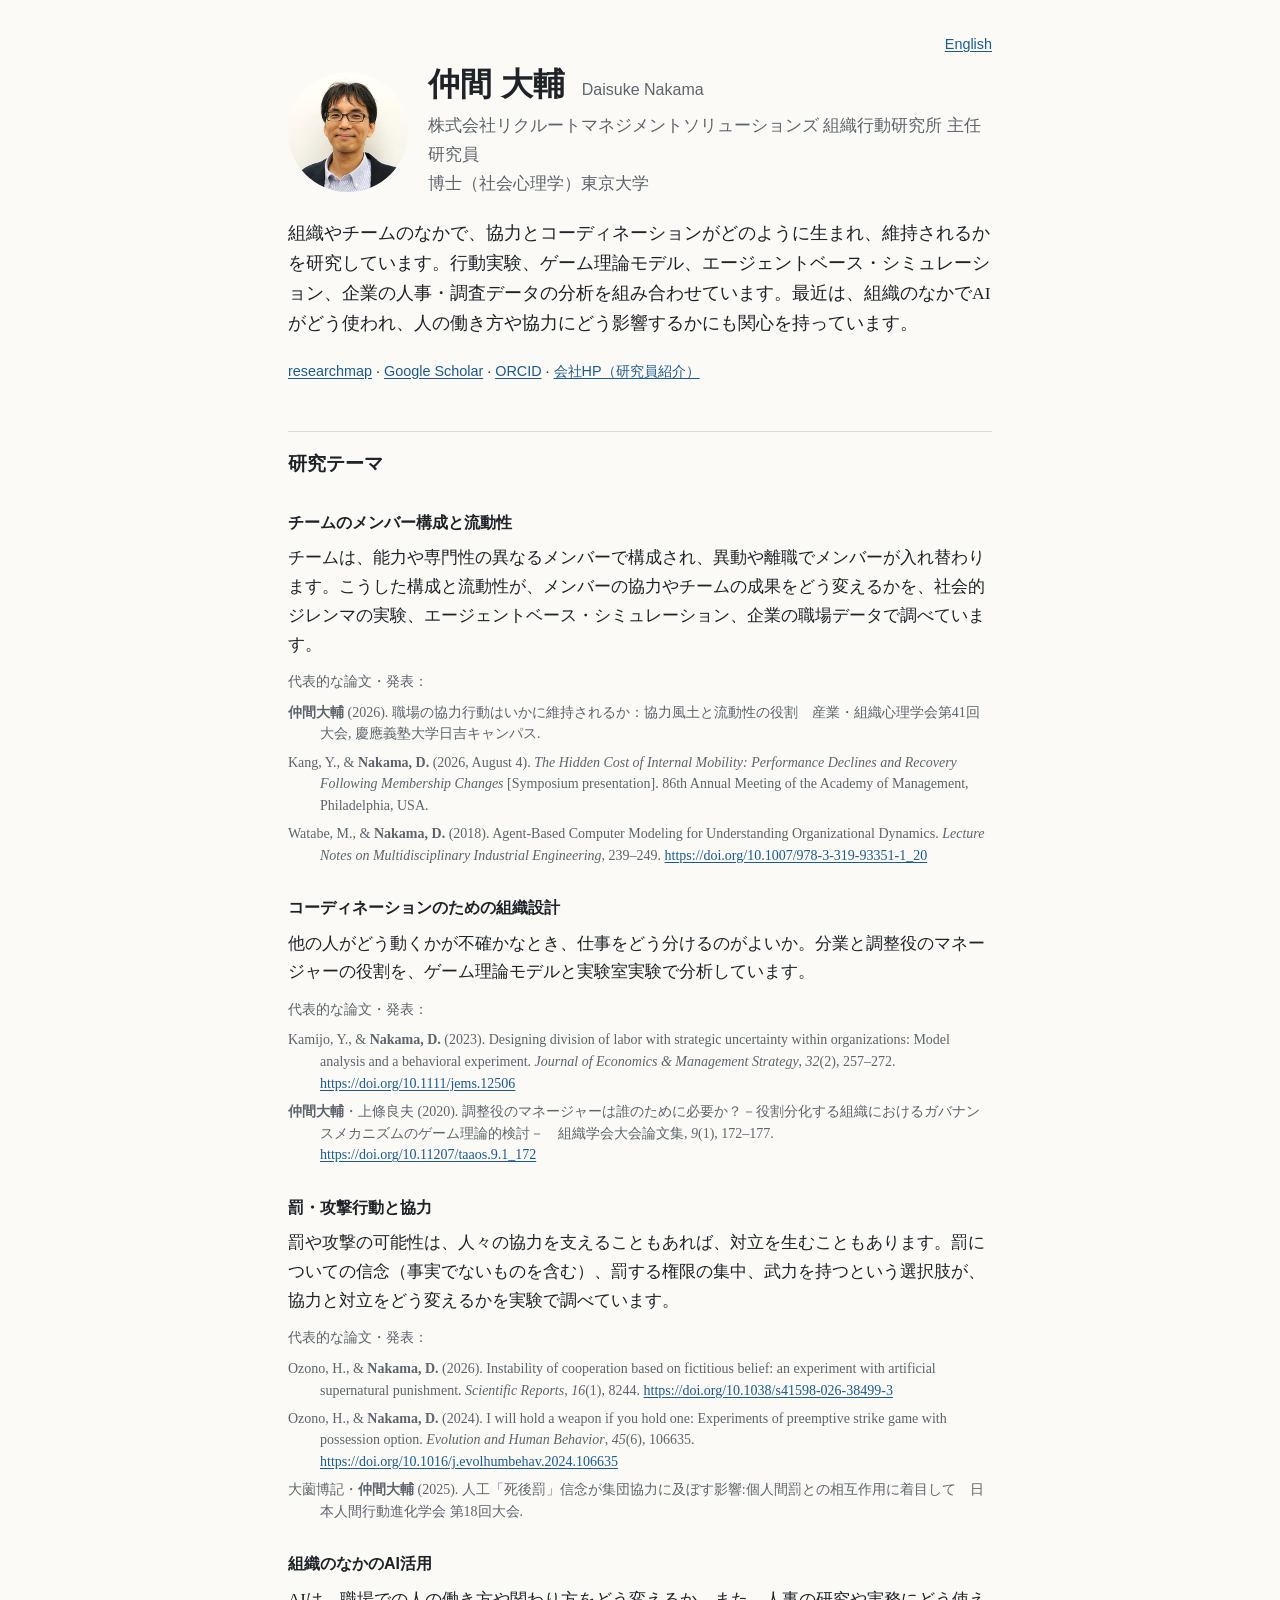
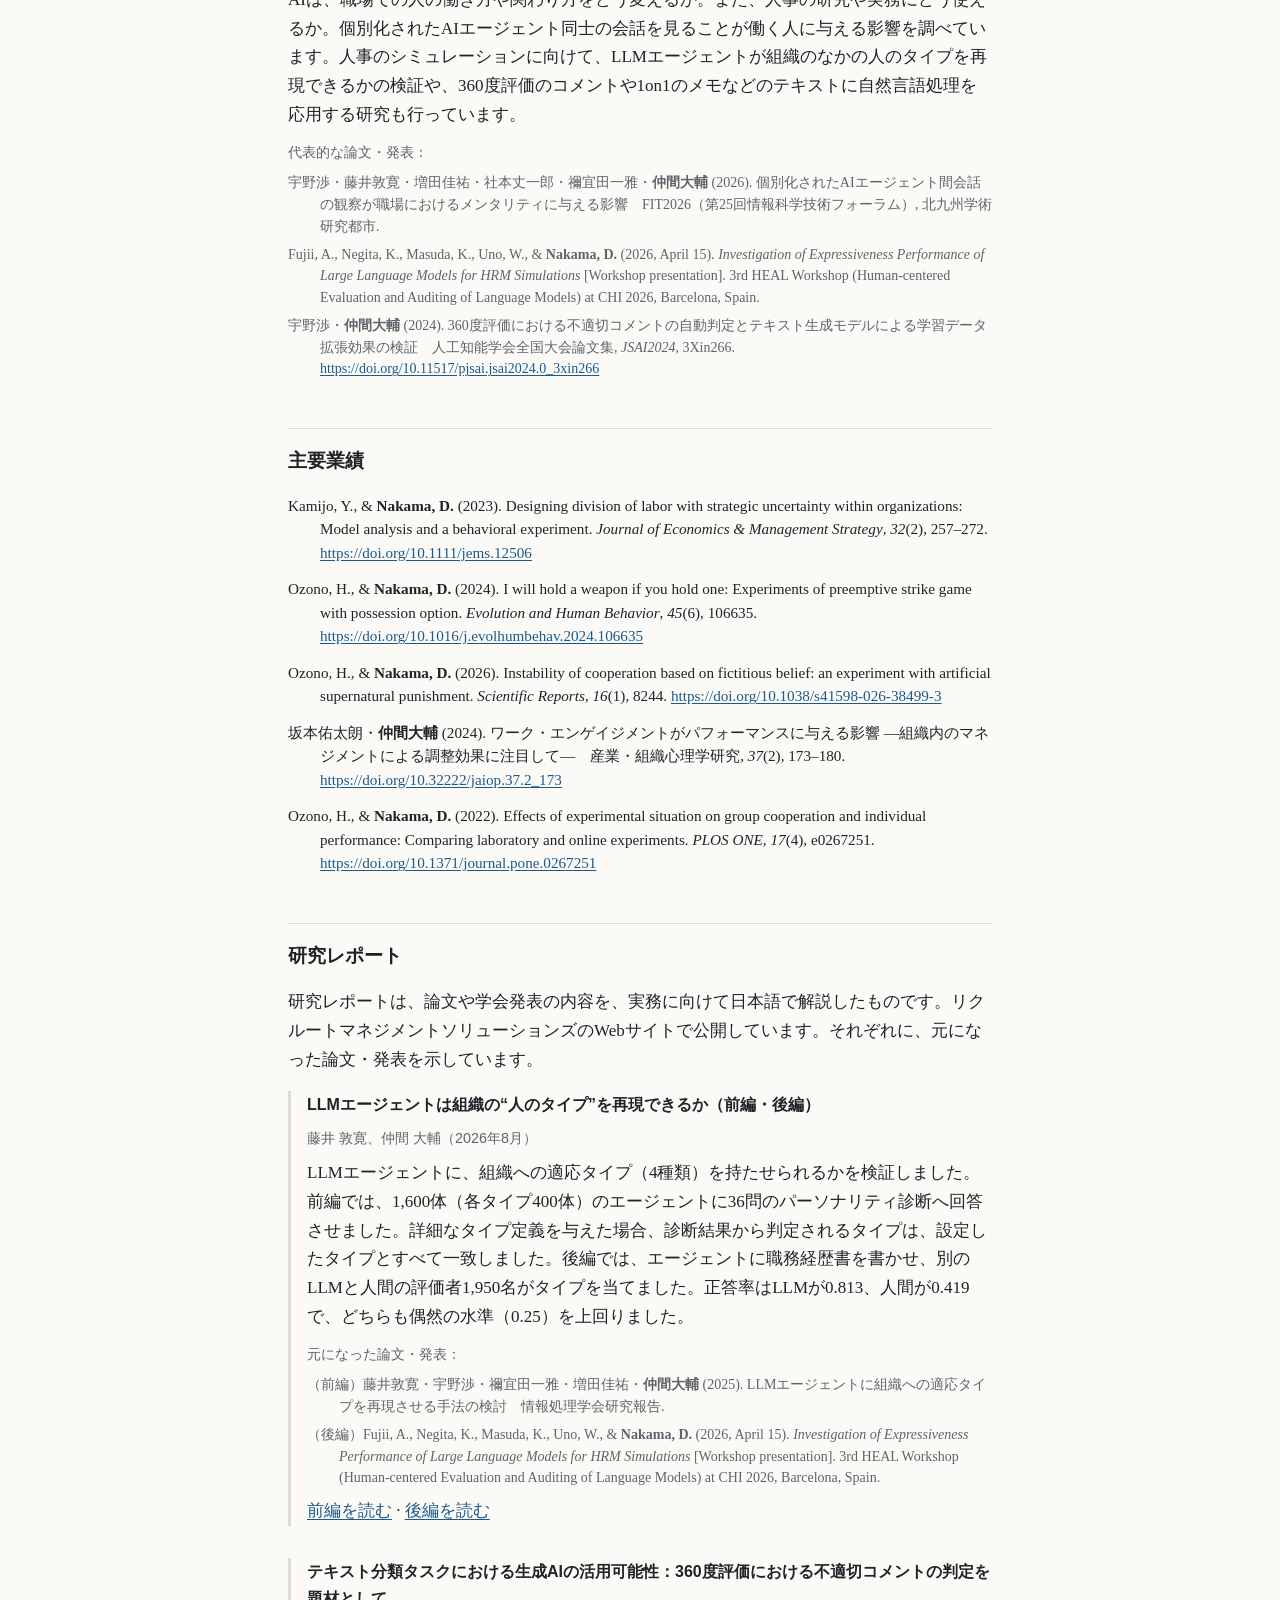
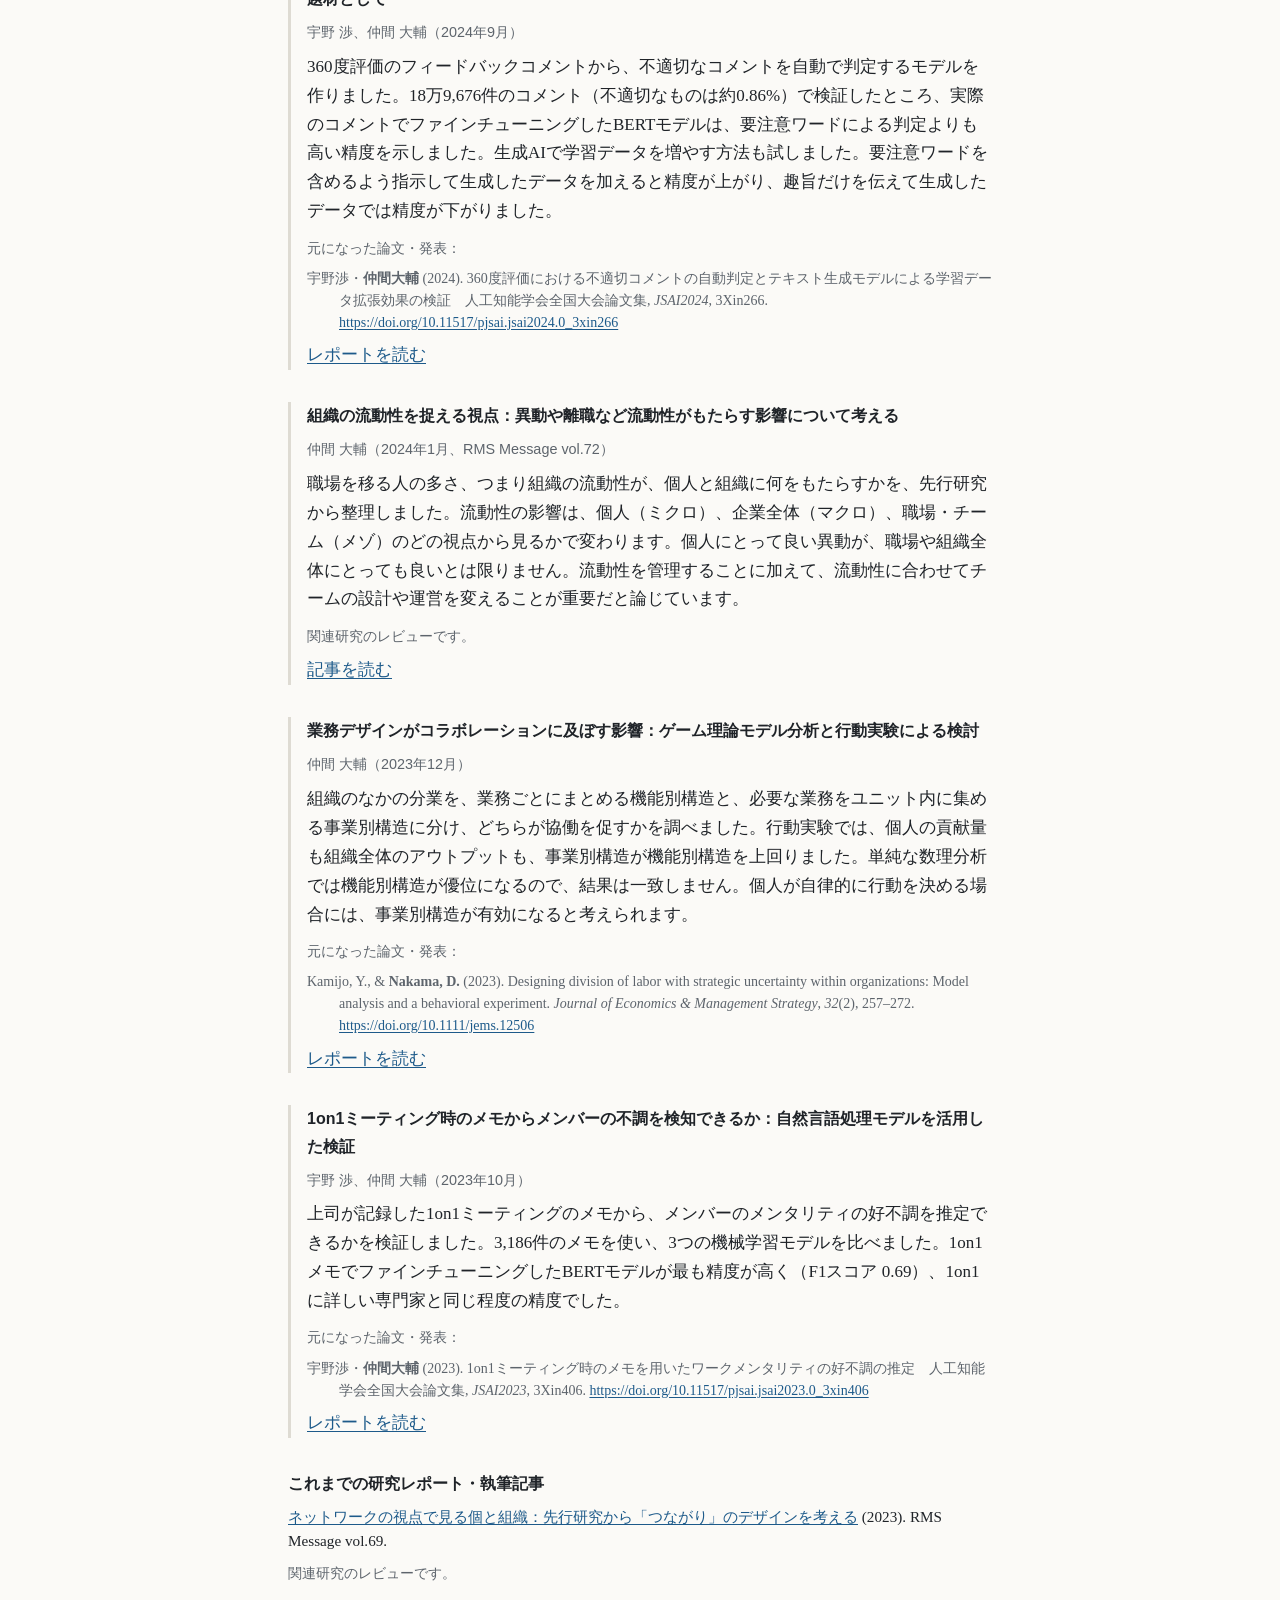
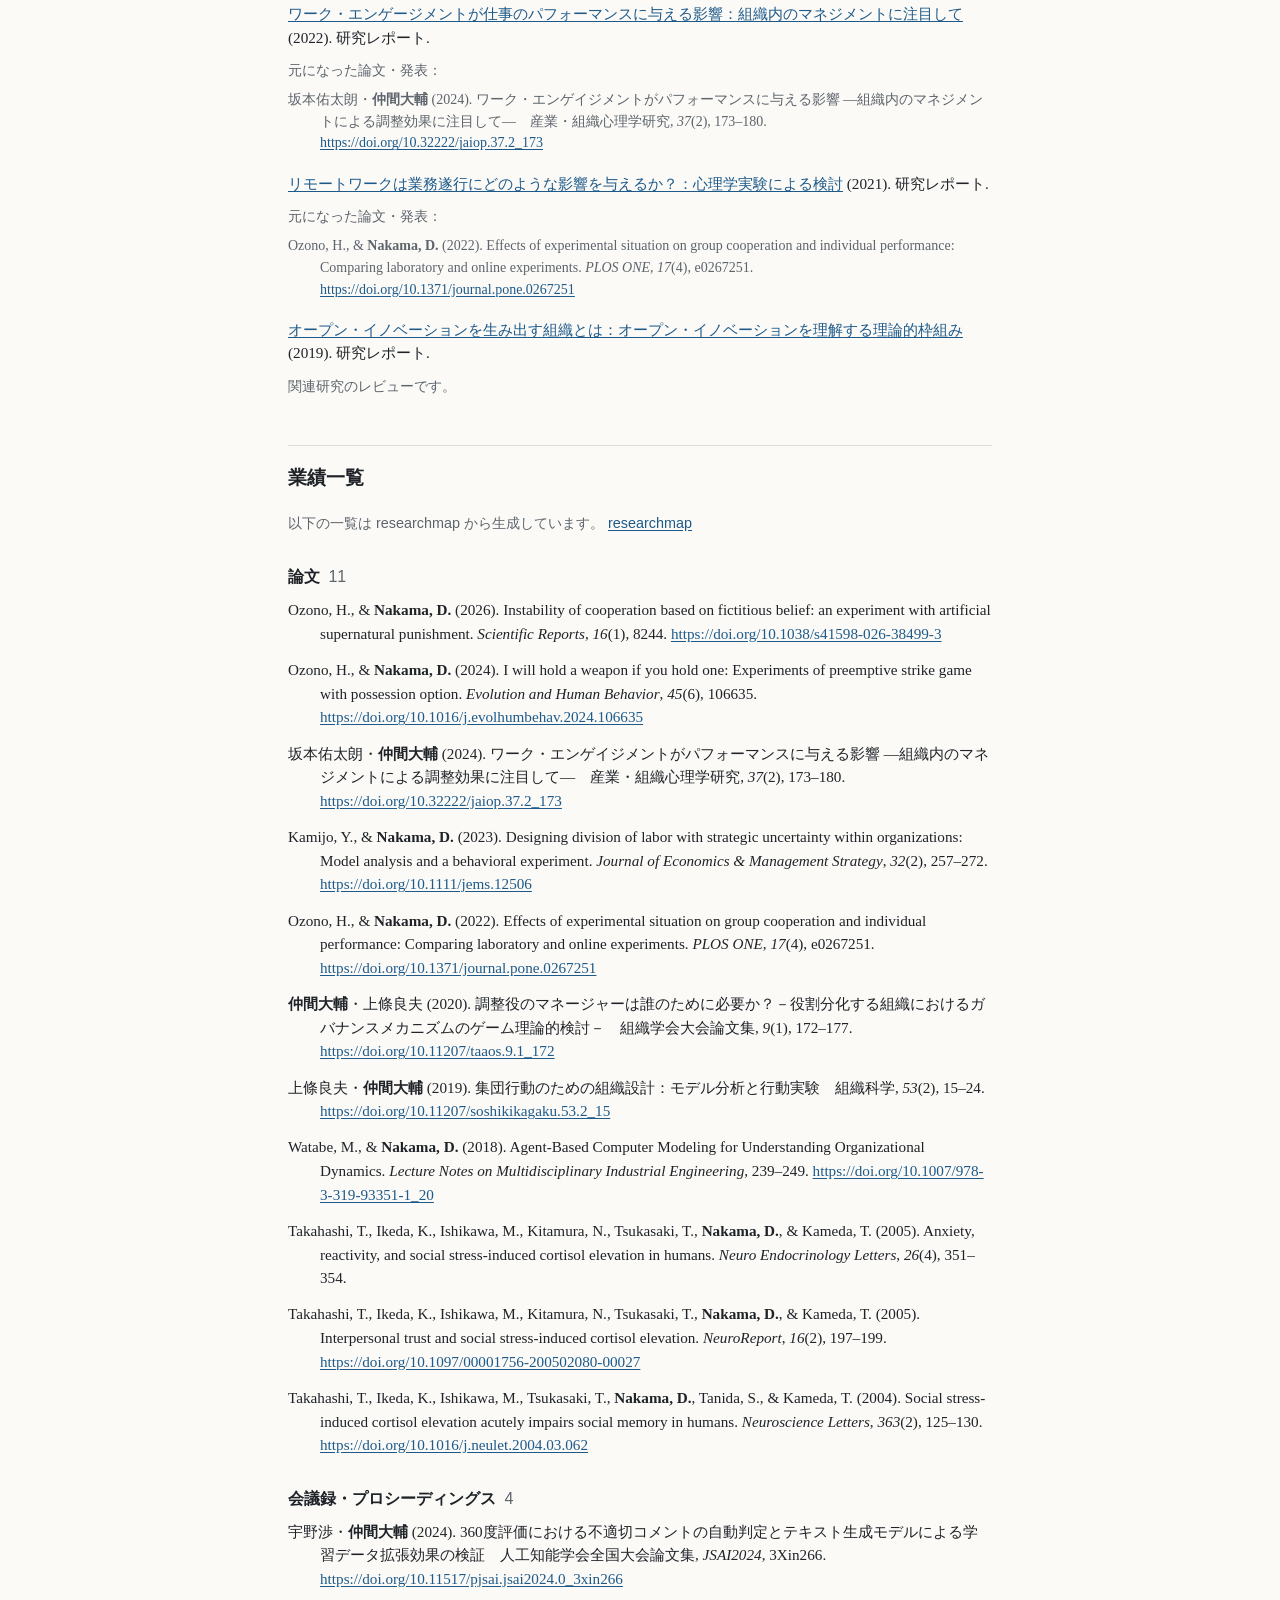
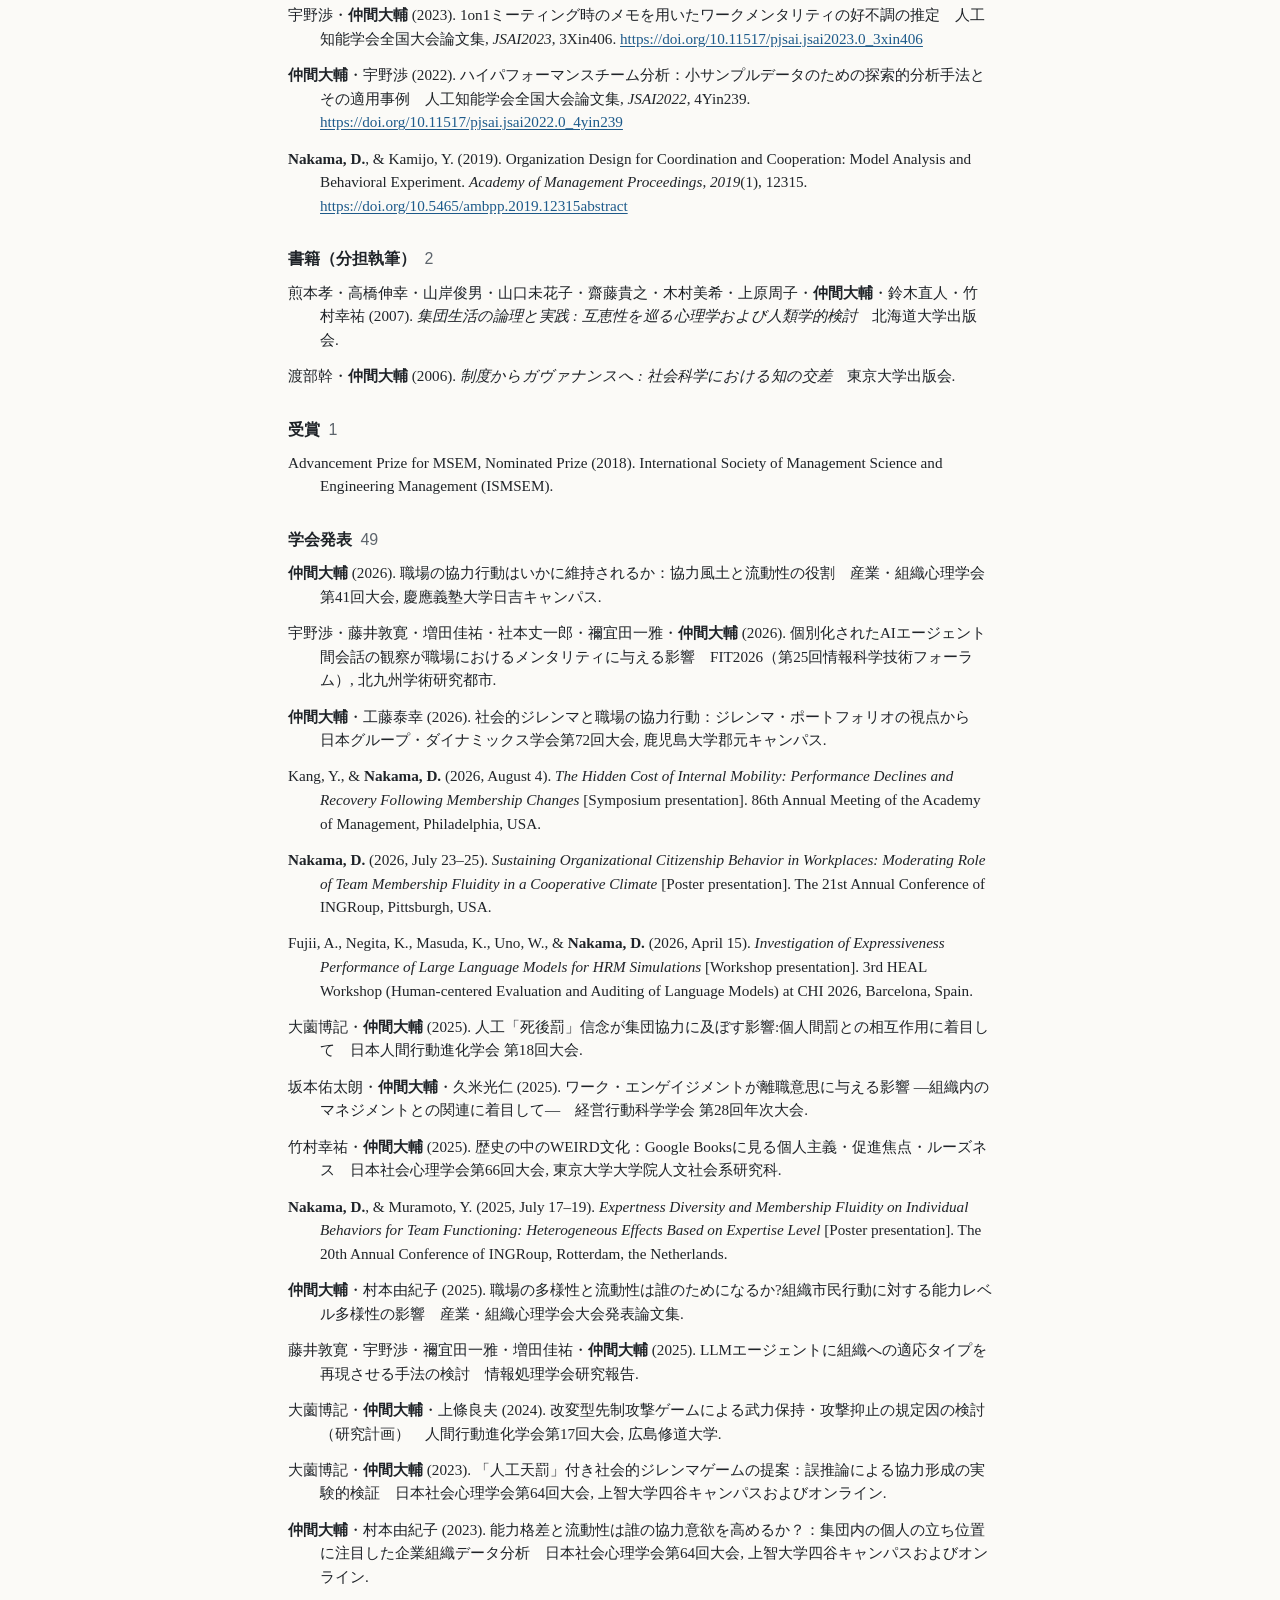
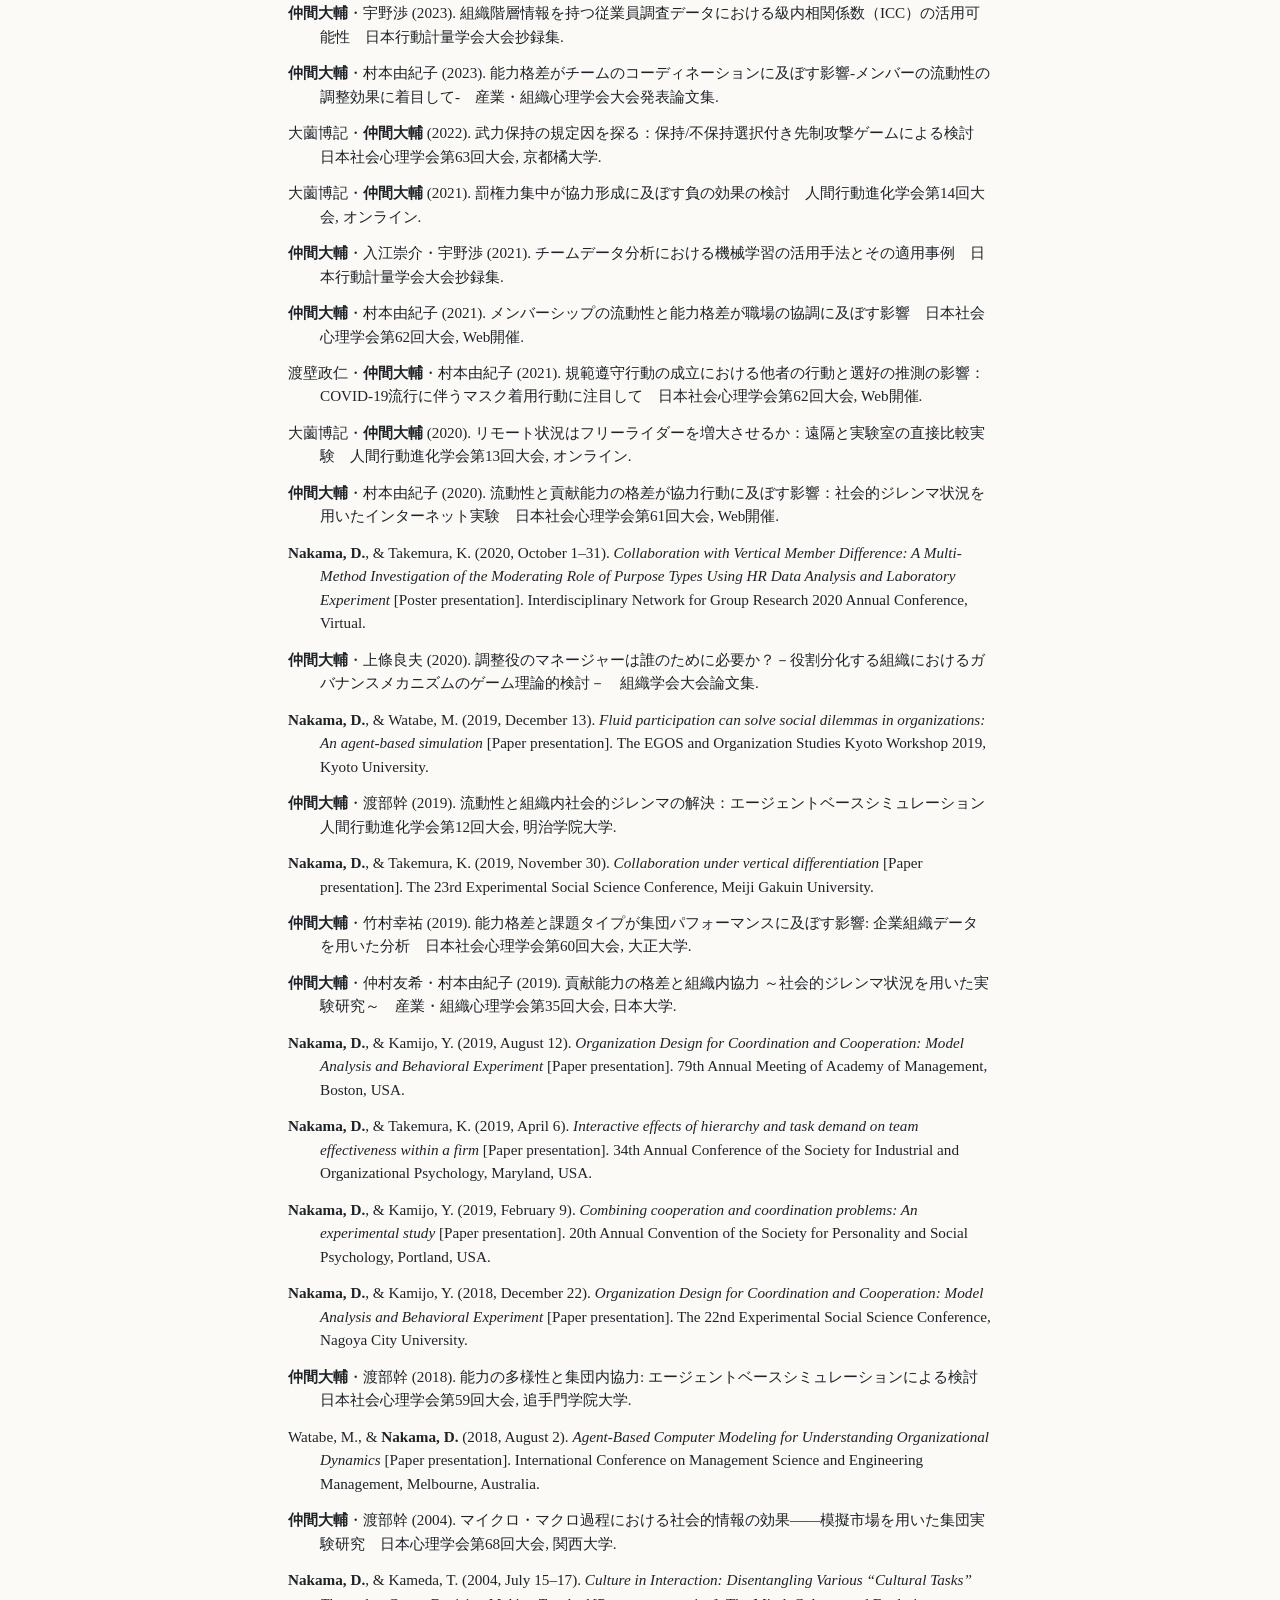
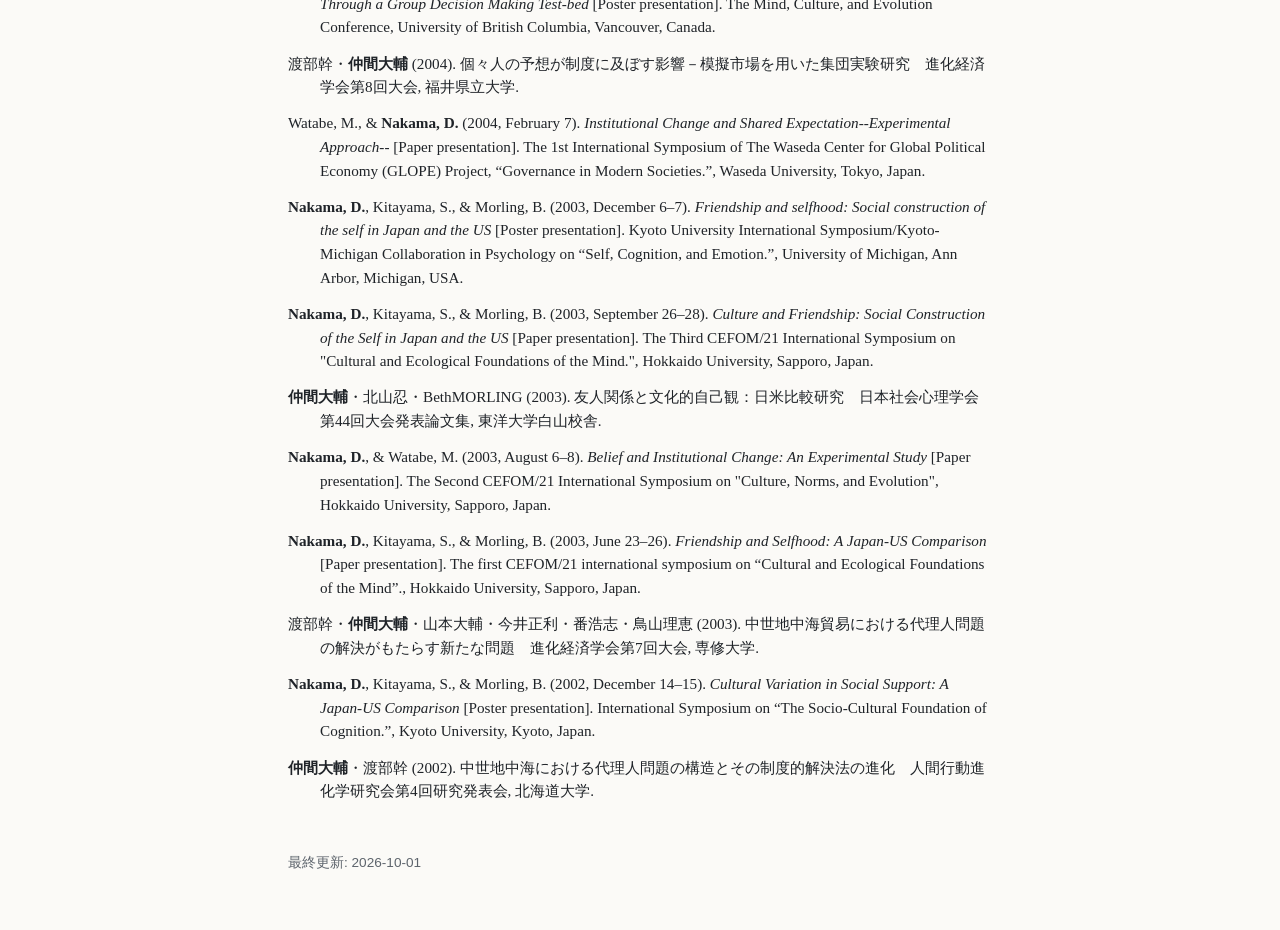
==== commit cc1ec119: "Remove collaborator mentions from research theme descriptions Co-Authored-By: Claude Opus 5.5 <norep" ====
--- a/ja/index.html
+++ b/ja/index.html
@@ -32,14 +32,14 @@
 <li>Watabe, M., &amp; <strong>Nakama, D.</strong> (2018). Agent-Based Computer Modeling for Understanding Organizational Dynamics. <i>Lecture Notes on Multidisciplinary Industrial Engineering</i>, 239–249. <a href="https://doi.org/10.1007/978-3-319-93351-1_20">https://doi.org/10.1007/978-3-319-93351-1_20</a></li>
 </ul>
 <h3>コーディネーションのための組織設計</h3>
-<p>他の人がどう動くかが不確かなとき、仕事をどう分けるのがよいか。上條良夫氏との共同研究で、分業と調整役のマネージャーの役割を、ゲーム理論モデルと実験室実験で分析しています。</p>
+<p>他の人がどう動くかが不確かなとき、仕事をどう分けるのがよいか。分業と調整役のマネージャーの役割を、ゲーム理論モデルと実験室実験で分析しています。</p>
 <p class="source">代表的な論文・発表：</p>
 <ul class="works">
 <li>Kamijo, Y., &amp; <strong>Nakama, D.</strong> (2023). Designing division of labor with strategic uncertainty within organizations: Model analysis and a behavioral experiment. <i>Journal of Economics &amp; Management Strategy</i>, <i>32</i>(2), 257–272. <a href="https://doi.org/10.1111/jems.12506">https://doi.org/10.1111/jems.12506</a></li>
 <li><strong>仲間大輔</strong>・上條良夫 (2020). 調整役のマネージャーは誰のために必要か？－役割分化する組織におけるガバナンスメカニズムのゲーム理論的検討－　組織学会大会論文集, <i>9</i>(1), 172–177. <a href="https://doi.org/10.11207/taaos.9.1_172">https://doi.org/10.11207/taaos.9.1_172</a></li>
 </ul>
 <h3>罰・攻撃行動と協力</h3>
-<p>罰や攻撃の可能性は、人々の協力を支えることもあれば、対立を生むこともあります。大薗博記氏との共同研究で、罰についての信念（事実でないものを含む）、罰する権限の集中、武力を持つという選択肢が、協力と対立をどう変えるかを実験で調べています。</p>
+<p>罰や攻撃の可能性は、人々の協力を支えることもあれば、対立を生むこともあります。罰についての信念（事実でないものを含む）、罰する権限の集中、武力を持つという選択肢が、協力と対立をどう変えるかを実験で調べています。</p>
 <p class="source">代表的な論文・発表：</p>
 <ul class="works">
 <li>Ozono, H., &amp; <strong>Nakama, D.</strong> (2026). Instability of cooperation based on fictitious belief: an experiment with artificial supernatural punishment. <i>Scientific Reports</i>, <i>16</i>(1), 8244. <a href="https://doi.org/10.1038/s41598-026-38499-3">https://doi.org/10.1038/s41598-026-38499-3</a></li>
@@ -47,7 +47,7 @@
 <li>大薗博記・<strong>仲間大輔</strong> (2025). 人工「死後罰」信念が集団協力に及ぼす影響:個人間罰との相互作用に着目して　日本人間行動進化学会 第18回大会.</li>
 </ul>
 <h3>組織のなかのAI活用</h3>
-<p>AIは、職場での人の働き方や関わり方をどう変えるか。また、人事の研究や実務にどう使えるか。同僚との共同研究で、個別化されたAIエージェント同士の会話を見ることが働く人に与える影響を調べています。人事のシミュレーションに向けて、LLMエージェントが組織のなかの人のタイプを再現できるかの検証や、360度評価のコメントや1on1のメモなどのテキストに自然言語処理を応用する研究も行っています。</p>
+<p>AIは、職場での人の働き方や関わり方をどう変えるか。また、人事の研究や実務にどう使えるか。個別化されたAIエージェント同士の会話を見ることが働く人に与える影響を調べています。人事のシミュレーションに向けて、LLMエージェントが組織のなかの人のタイプを再現できるかの検証や、360度評価のコメントや1on1のメモなどのテキストに自然言語処理を応用する研究も行っています。</p>
 <p class="source">代表的な論文・発表：</p>
 <ul class="works">
 <li>宇野渉・藤井敦寛・増田佳祐・社本丈一郎・禰宜田一雅・<strong>仲間大輔</strong> (2026). 個別化されたAIエージェント間会話の観察が職場におけるメンタリティに与える影響　FIT2026（第25回情報科学技術フォーラム）, 北九州学術研究都市.</li>
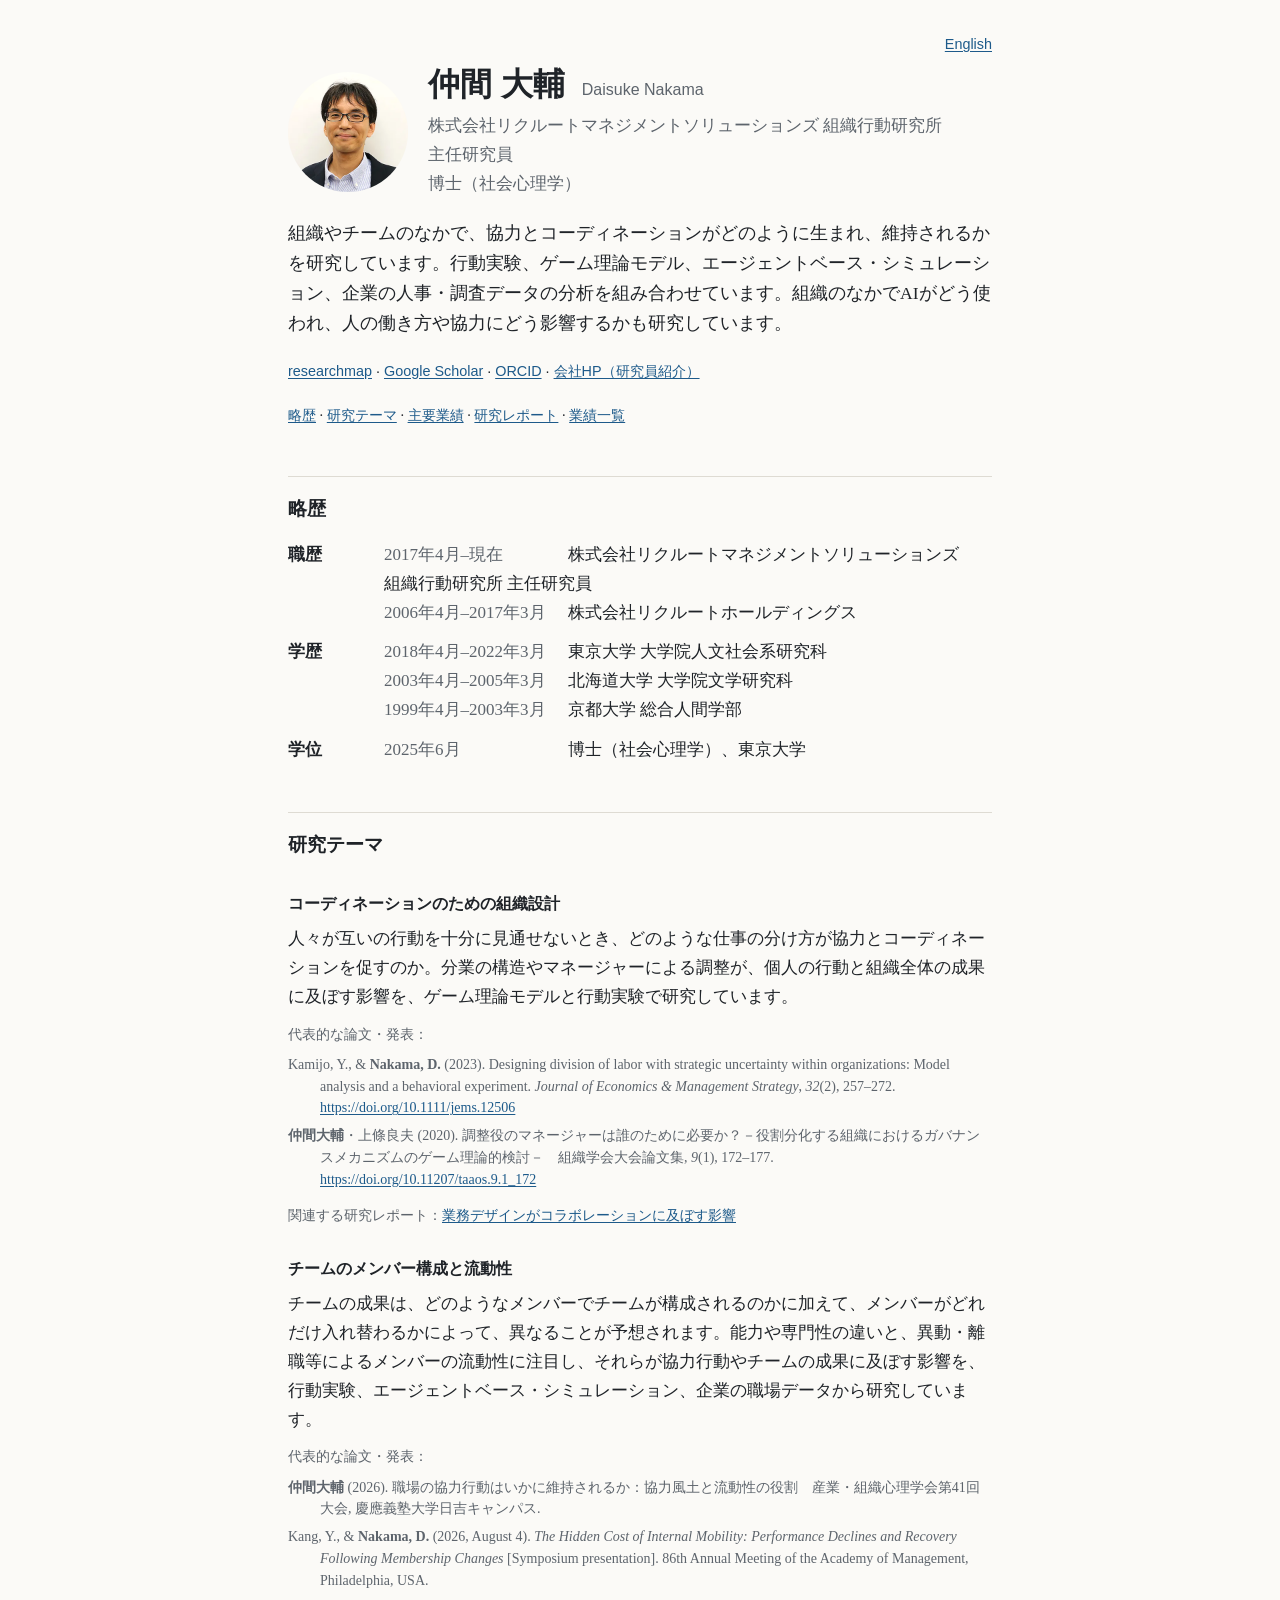
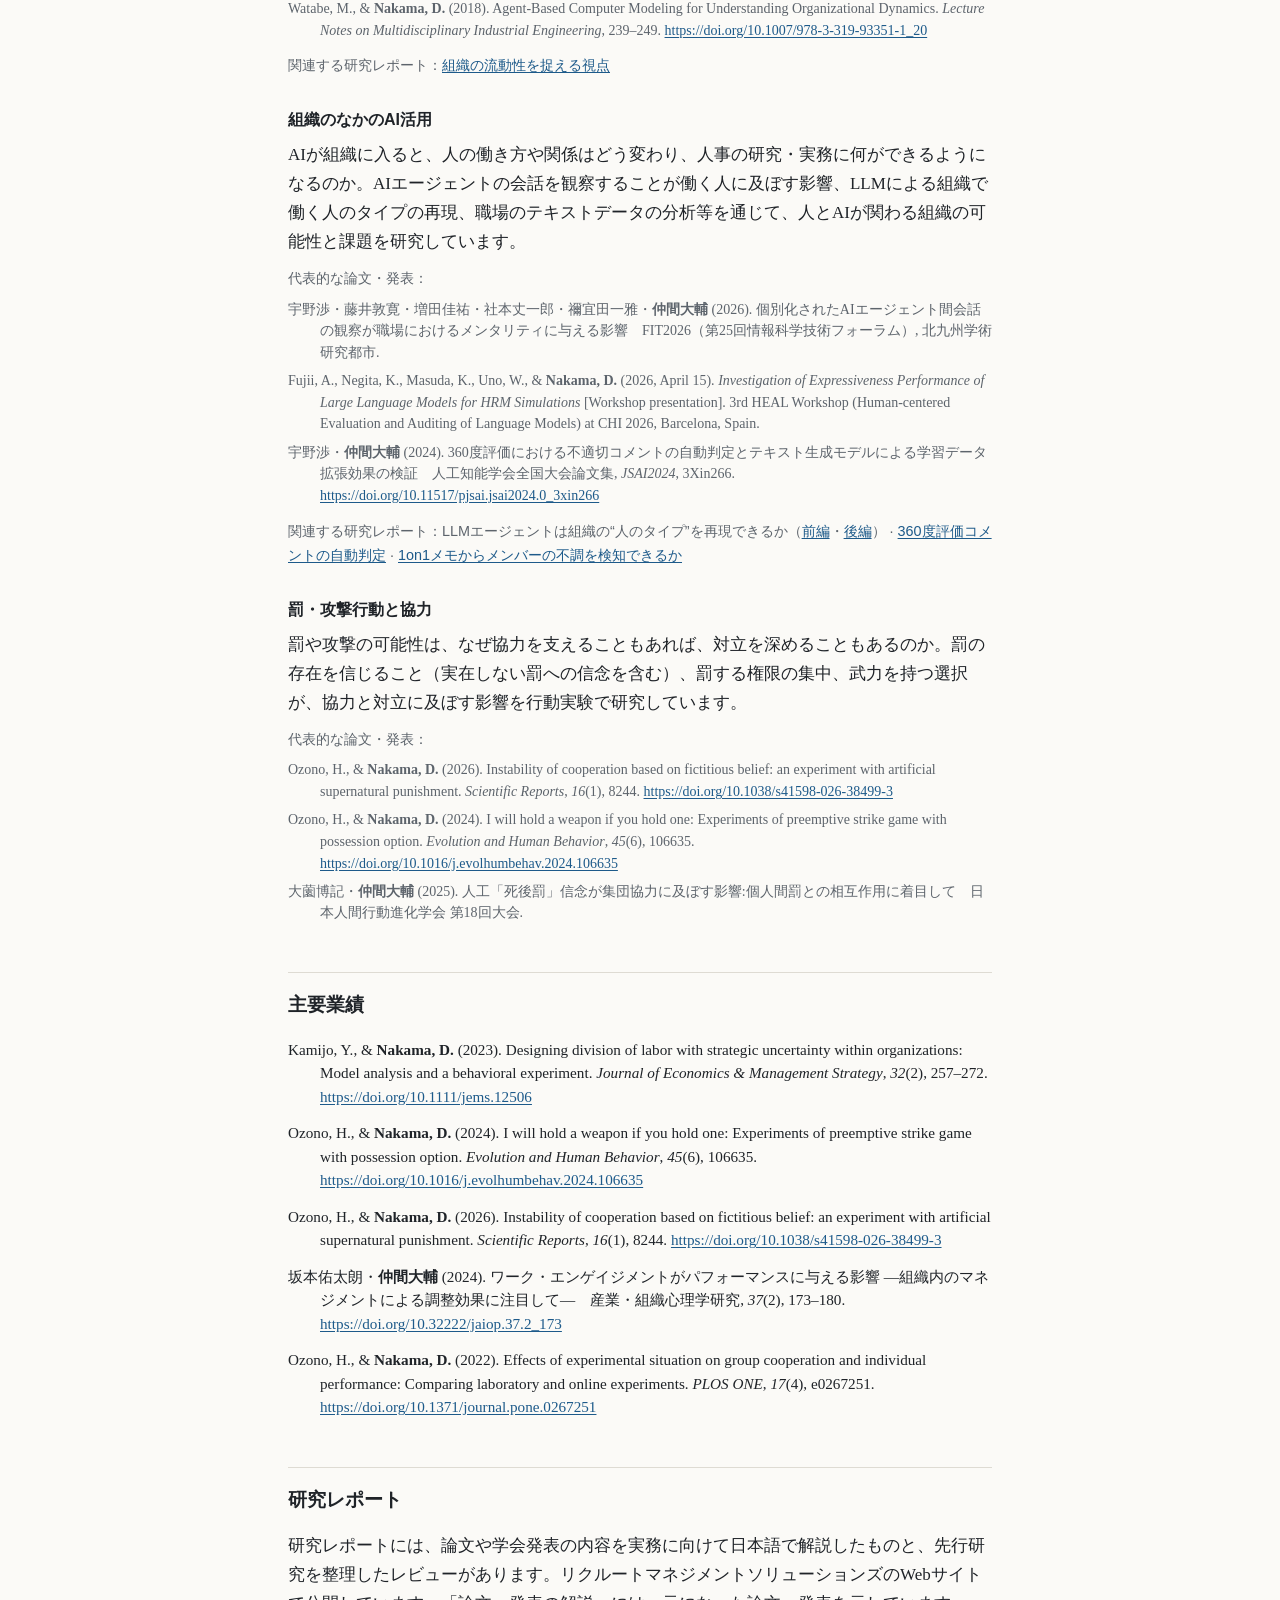
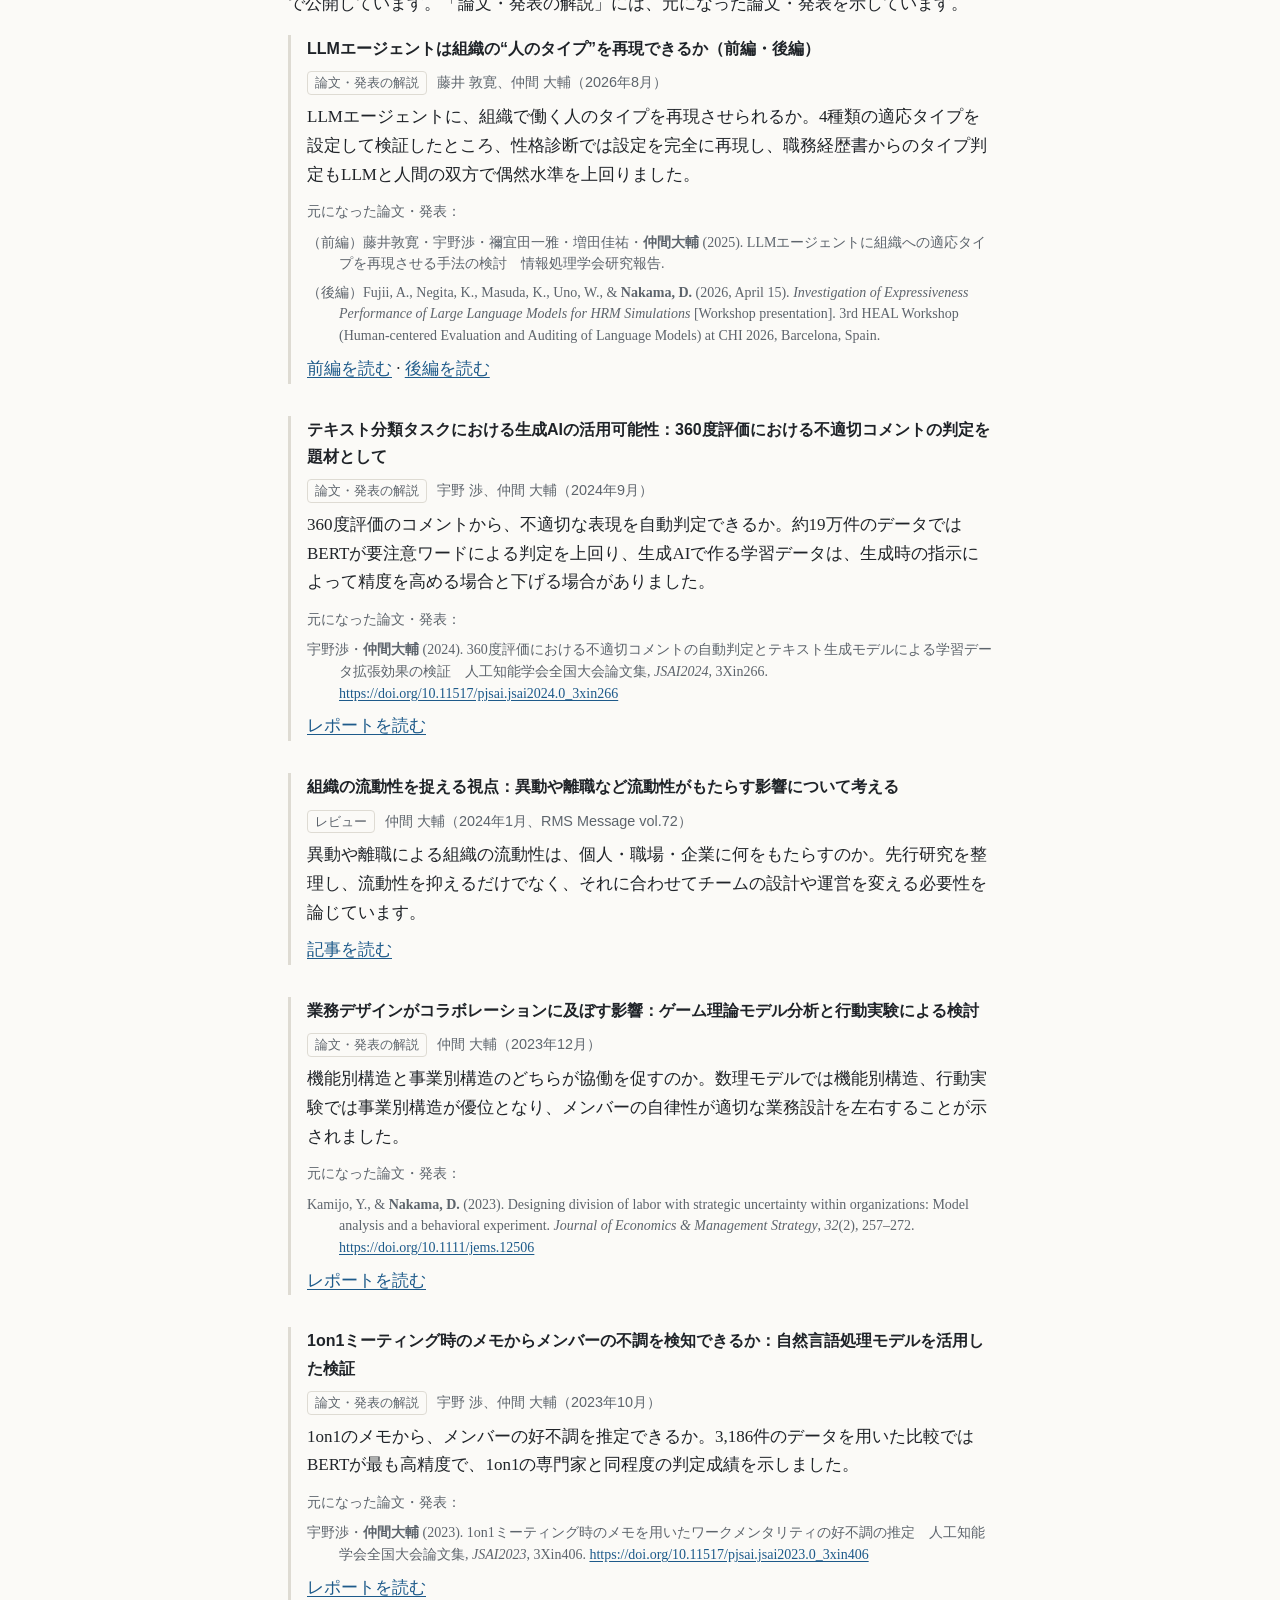
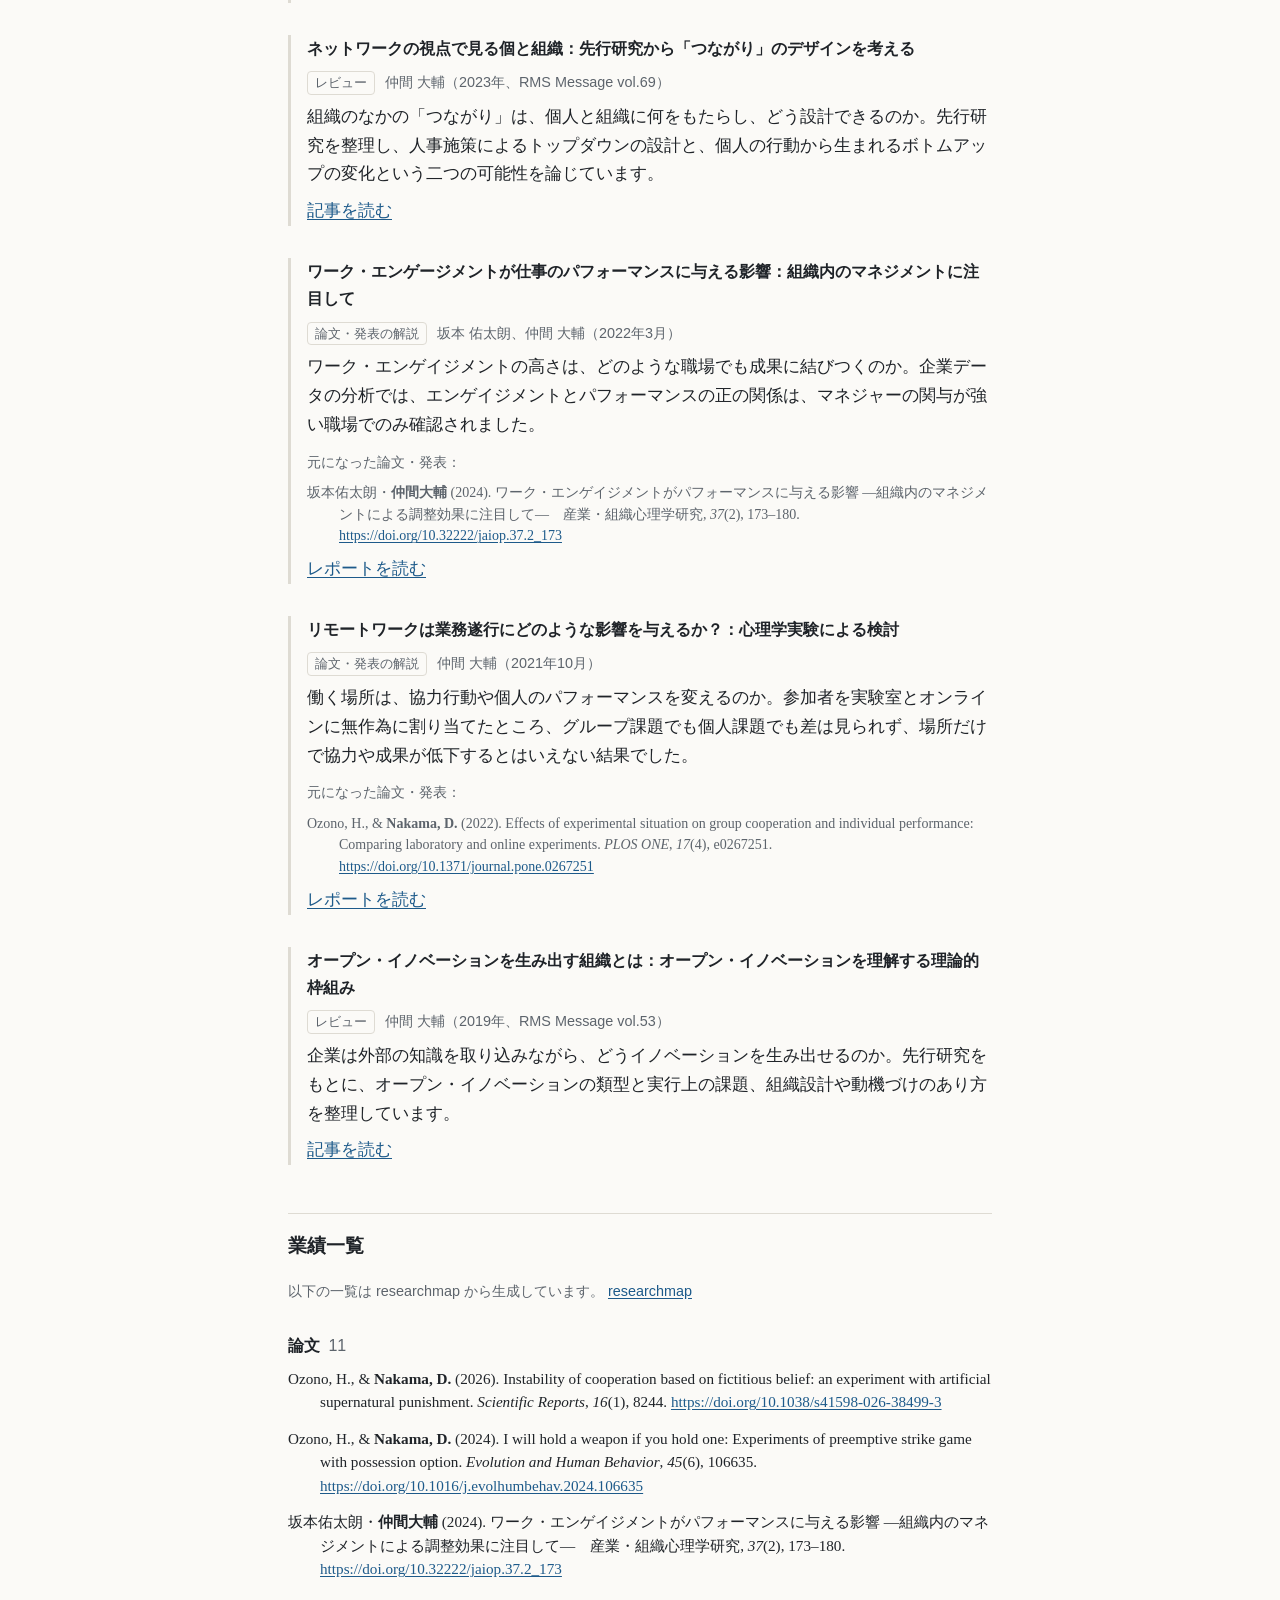
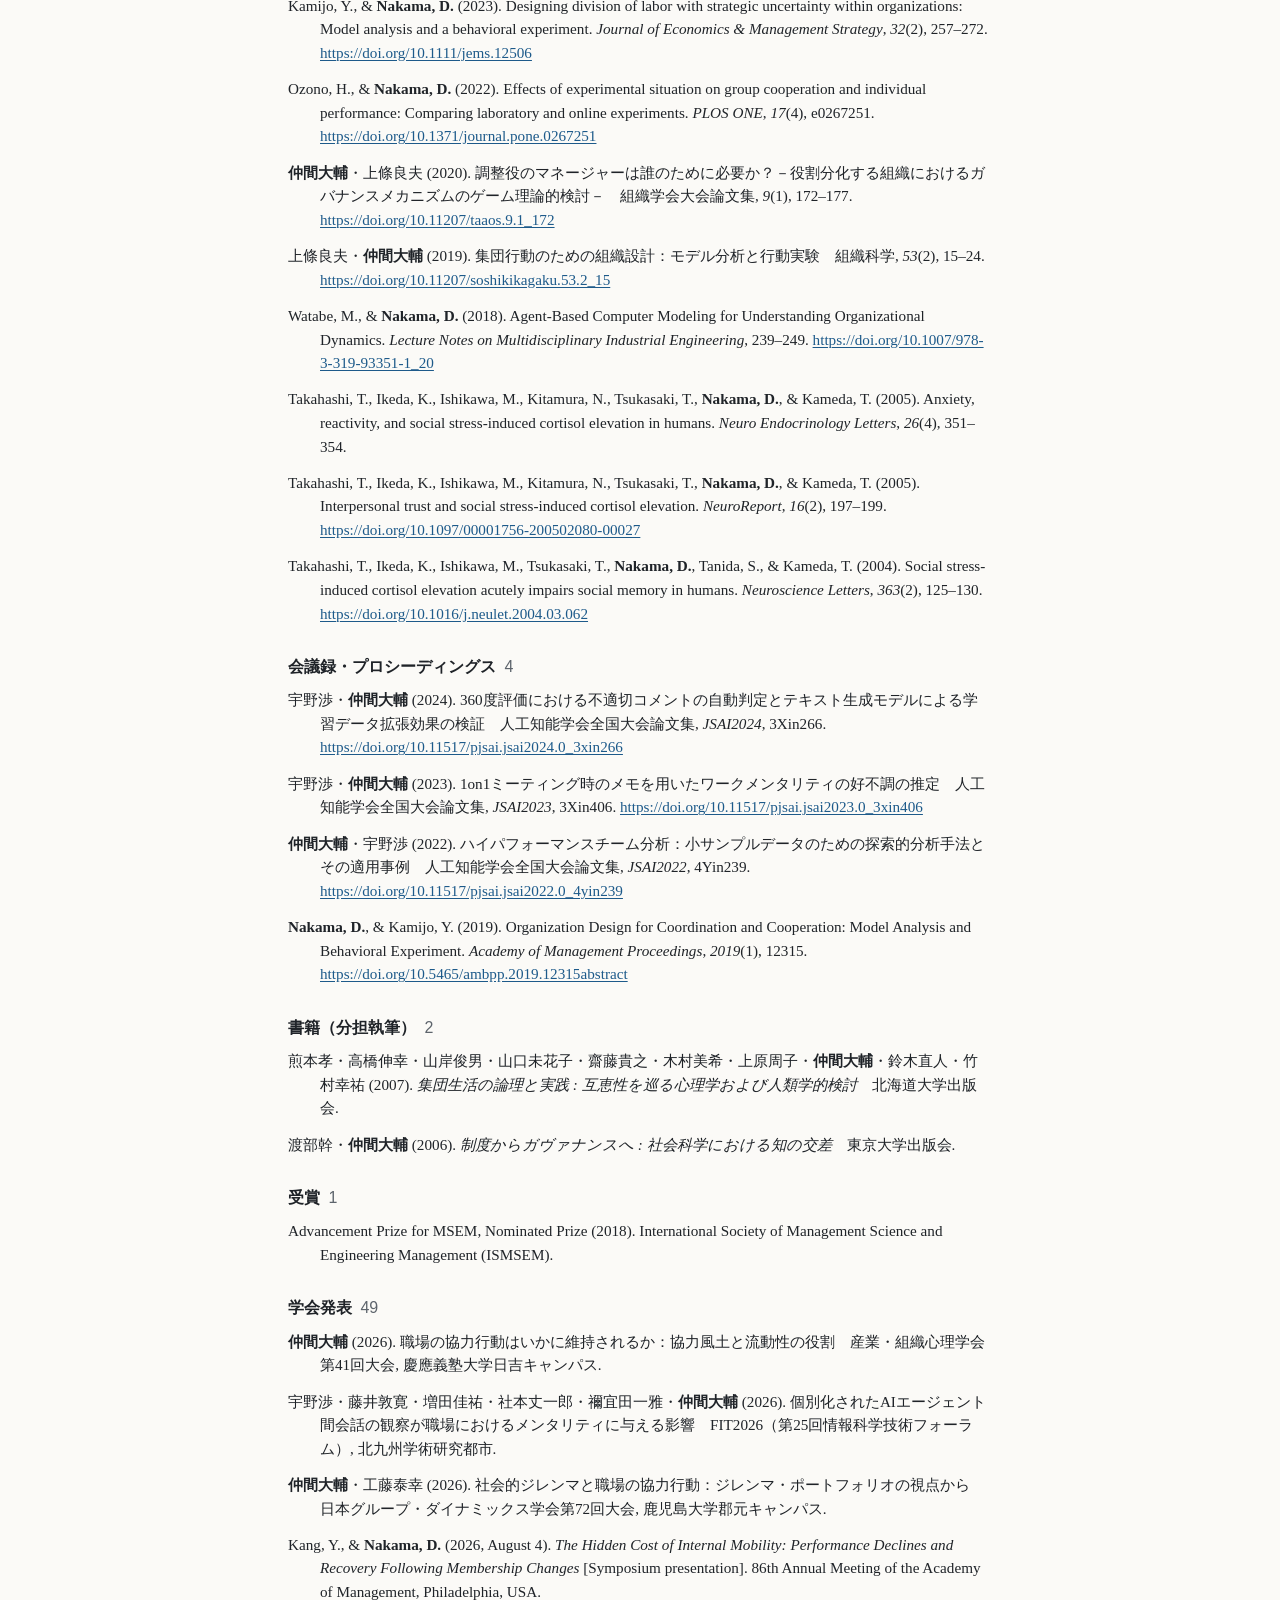
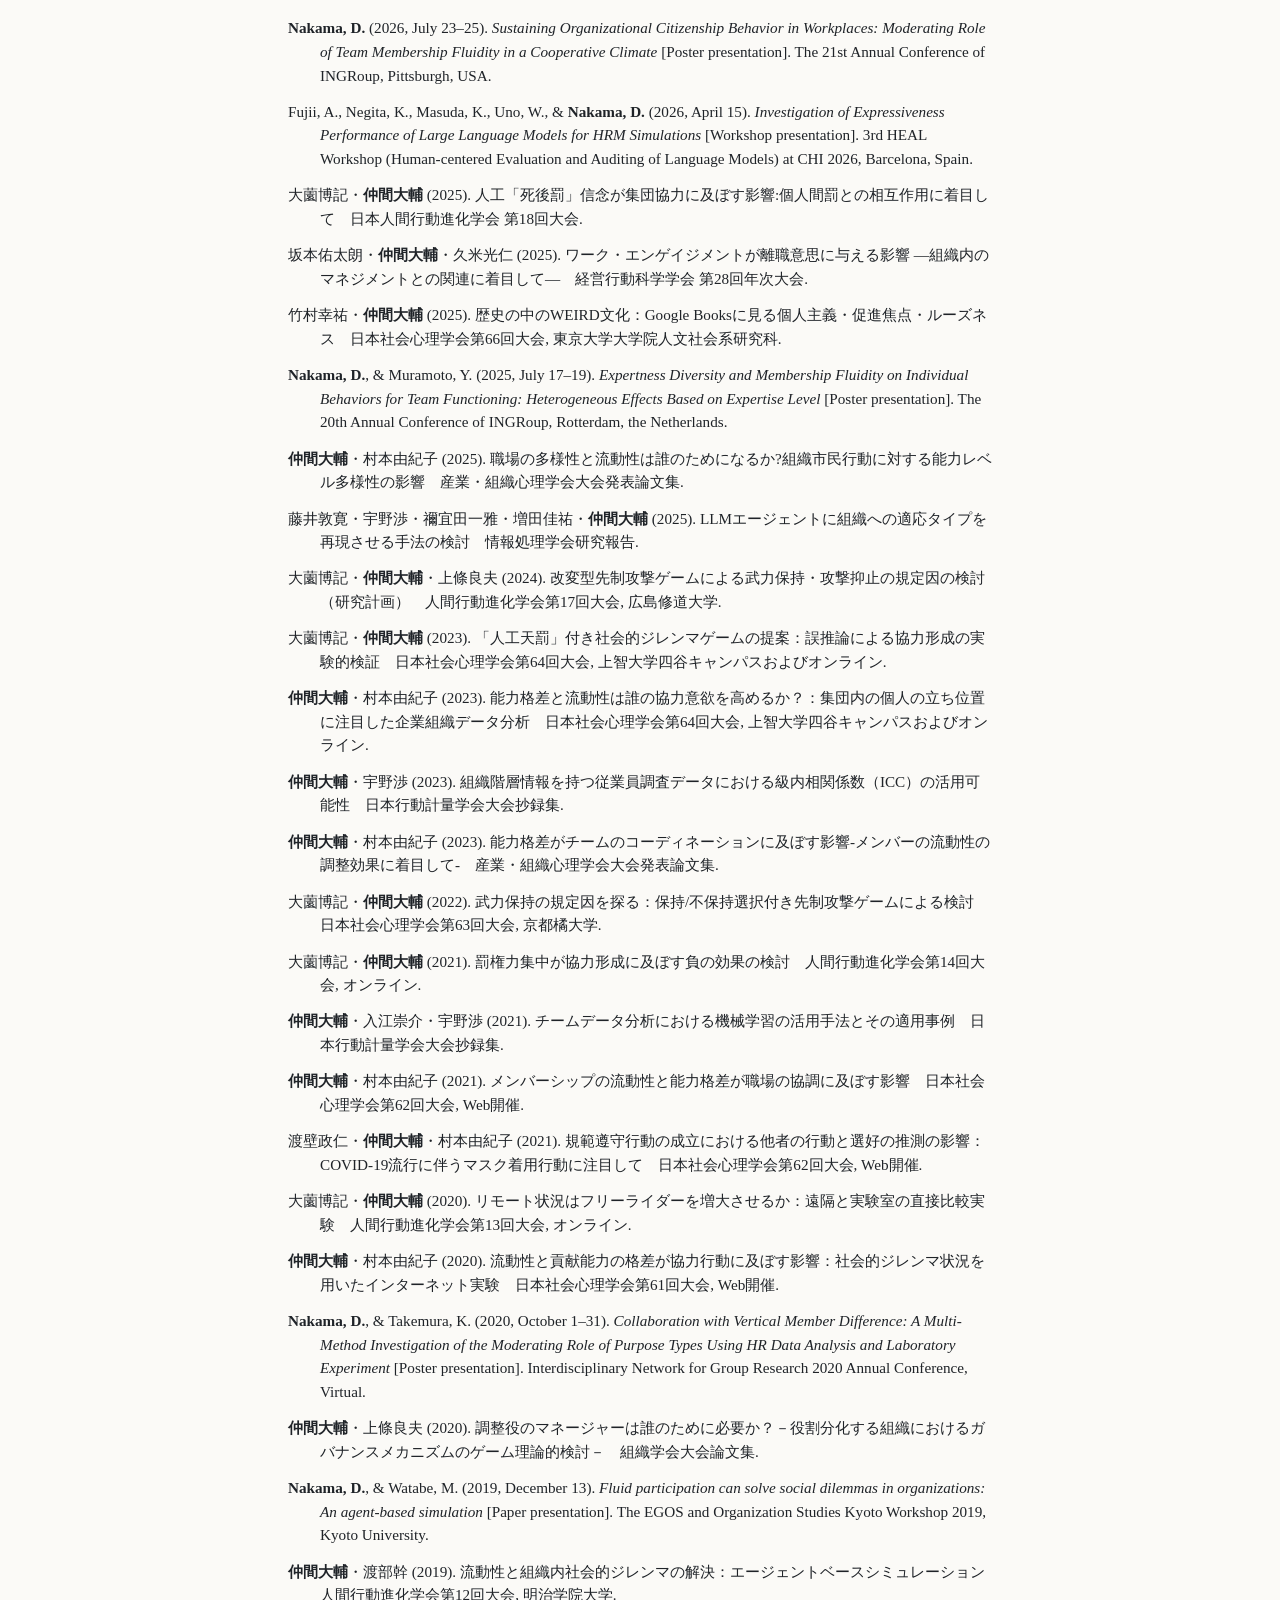
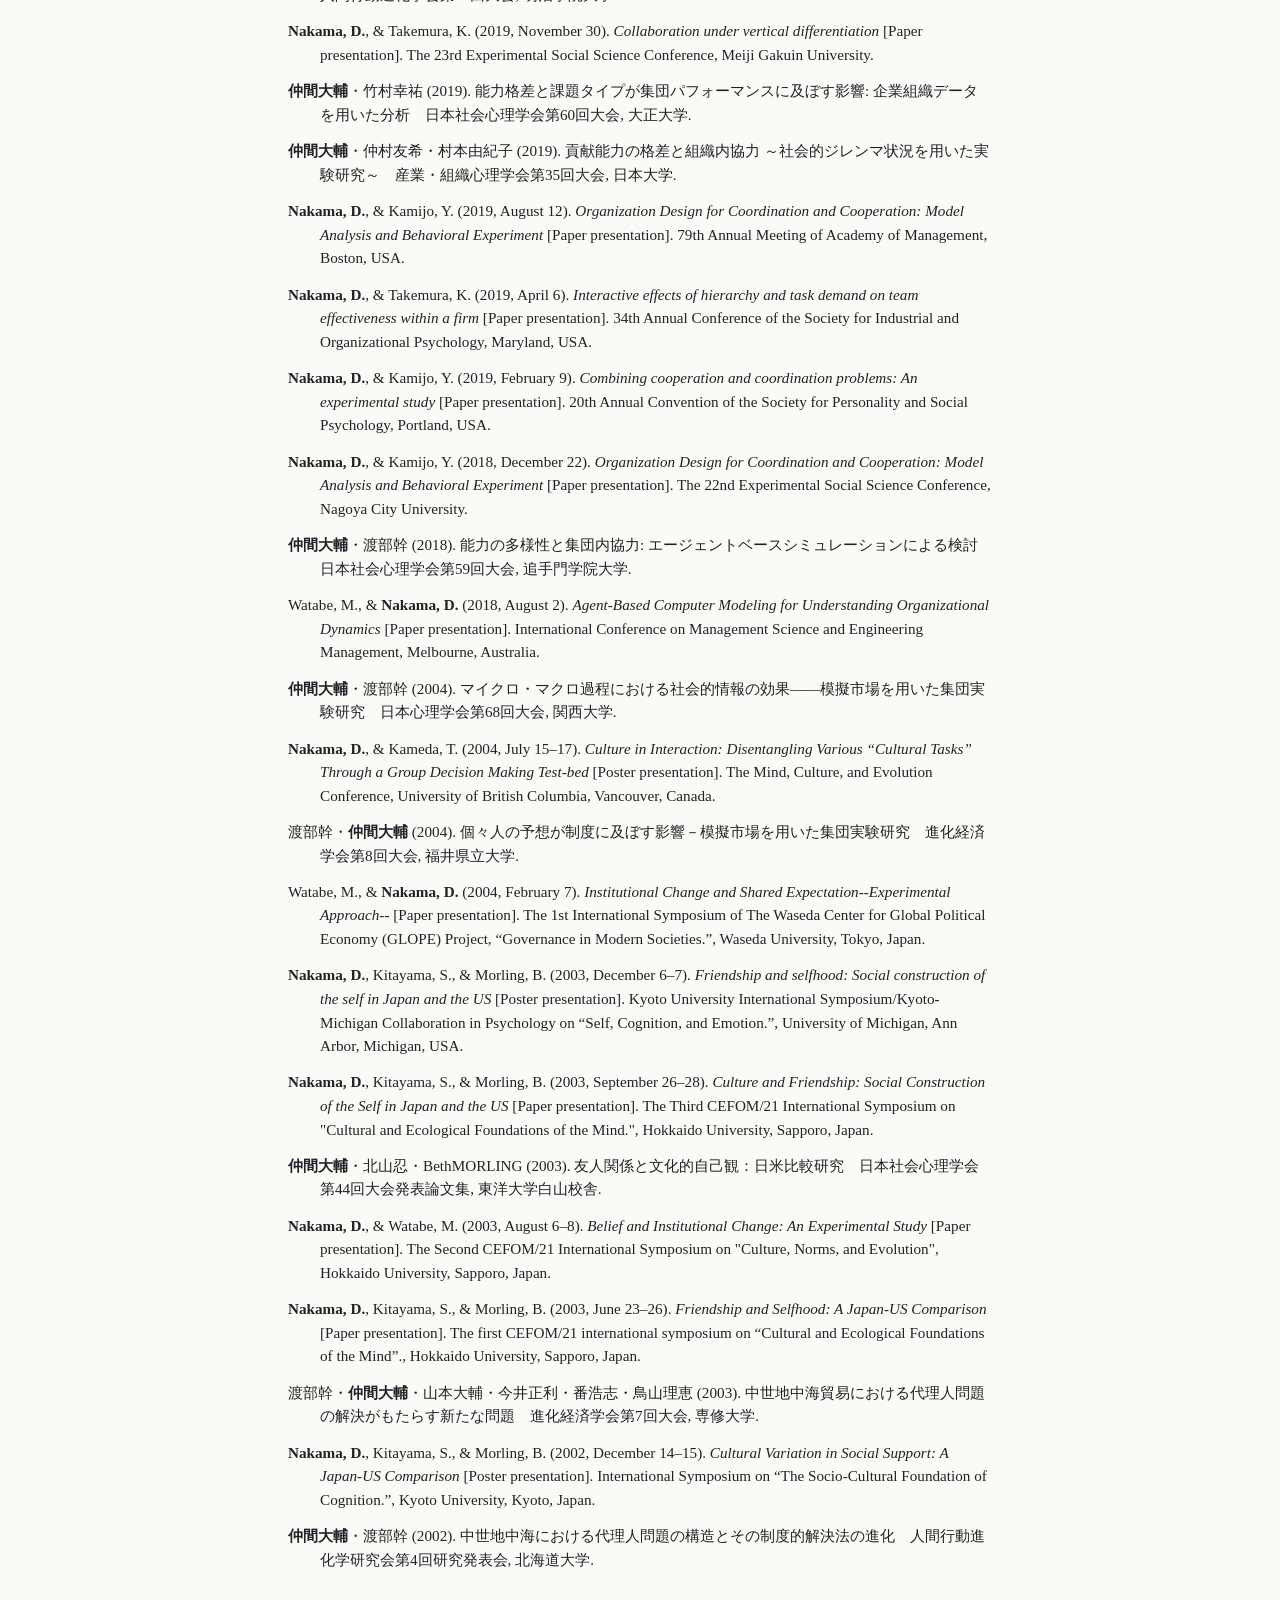
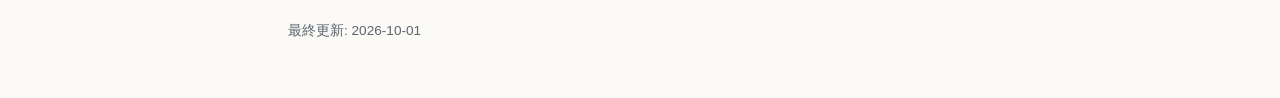
==== commit f7e1ebd2: "Add background section, representative works per theme, and report labels Co-Authored-By: Claude Opu" ====
--- a/ja/index.html
+++ b/ja/index.html
@@ -5,6 +5,7 @@
 <meta name="viewport" content="width=device-width, initial-scale=1">
 <title>仲間 大輔</title>
 <meta name="description" content="仲間大輔。組織とチームにおける協力とコーディネーションを研究しています。">
+<link rel="icon" href="../avatar.png">
 <link rel="stylesheet" href="../style.css">
 </head>
 <body>
@@ -14,48 +15,65 @@
 <img src="../avatar.png" alt="仲間大輔の顔写真" width="120" height="120">
 <div>
 <h1>仲間 大輔 <span class="sub">Daisuke Nakama</span></h1>
-<p class="role">株式会社リクルートマネジメントソリューションズ 組織行動研究所 主任研究員<br>博士（社会心理学）東京大学</p>
+<p class="role"><span class="nb">株式会社リクルートマネジメントソリューションズ</span> <span class="nb">組織行動研究所</span> <span class="nb">主任研究員</span><br>博士（社会心理学）</p>
 </div>
 </div>
-<p class="lead">組織やチームのなかで、協力とコーディネーションがどのように生まれ、維持されるかを研究しています。行動実験、ゲーム理論モデル、エージェントベース・シミュレーション、企業の人事・調査データの分析を組み合わせています。最近は、組織のなかでAIがどう使われ、人の働き方や協力にどう影響するかにも関心を持っています。</p>
+<p class="lead">組織やチームのなかで、協力とコーディネーションがどのように生まれ、維持されるかを研究しています。行動実験、ゲーム理論モデル、エージェントベース・シミュレーション、企業の人事・調査データの分析を組み合わせています。組織のなかでAIがどう使われ、人の働き方や協力にどう影響するかも研究しています。</p>
 <p class="links"><a href="https://researchmap.jp/dnakama">researchmap</a> · <a href="https://scholar.google.com/citations?user=3xT6G5sAAAAJ">Google Scholar</a> · <a href="https://orcid.org/0000-0003-1457-5297">ORCID</a> · <a href="https://www.recruit-ms.co.jp/issue/talent/0000000144/">会社HP（研究員紹介）</a></p>
+<nav class="jump" aria-label="ページ内">
+<a href="#background">略歴</a> · <a href="#research">研究テーマ</a> · <a href="#selected">主要業績</a> · <a href="#reports">研究レポート</a> · <a href="#all-works">業績一覧</a>
+</nav>
 </header>
 <main>
-<section class="themes">
+<section id="background">
+<h2>略歴</h2>
+<dl class="background">
+<dt>職歴</dt>
+<dd><span class="when">2017年4月–現在</span><span class="nb">株式会社リクルートマネジメントソリューションズ</span> <span class="nb">組織行動研究所</span> <span class="nb">主任研究員</span><br><span class="when">2006年4月–2017年3月</span><span class="nb">株式会社リクルートホールディングス</span></dd>
+<dt>学歴</dt>
+<dd><span class="when">2018年4月–2022年3月</span>東京大学 大学院人文社会系研究科<br><span class="when">2003年4月–2005年3月</span>北海道大学 大学院文学研究科<br><span class="when">1999年4月–2003年3月</span>京都大学 総合人間学部</dd>
+<dt>学位</dt>
+<dd><span class="when">2025年6月</span>博士（社会心理学）、東京大学</dd>
+</dl>
+</section>
+<section class="themes" id="research">
 <h2>研究テーマ</h2>
+<h3>コーディネーションのための組織設計</h3>
+<p>人々が互いの行動を十分に見通せないとき、どのような仕事の分け方が協力とコーディネーションを促すのか。分業の構造やマネージャーによる調整が、個人の行動と組織全体の成果に及ぼす影響を、ゲーム理論モデルと行動実験で研究しています。</p>
+<p class="source">代表的な論文・発表：</p>
+<ul class="works">
+<li>Kamijo, Y., &amp; <strong>Nakama, D.</strong> (2023). Designing division of labor with strategic uncertainty within organizations: Model analysis and a behavioral experiment. <i>Journal of Economics &amp; Management Strategy</i>, <i>32</i>(2), 257–272. <a href="https://doi.org/10.1111/jems.12506">https://doi.org/10.1111/jems.12506</a></li>
+<li><strong>仲間大輔</strong>・上條良夫 (2020). 調整役のマネージャーは誰のために必要か？－役割分化する組織におけるガバナンスメカニズムのゲーム理論的検討－　組織学会大会論文集, <i>9</i>(1), 172–177. <a href="https://doi.org/10.11207/taaos.9.1_172">https://doi.org/10.11207/taaos.9.1_172</a></li>
+</ul>
+<p class="source theme-reports">関連する研究レポート：<a href="https://www.recruit-ms.co.jp/research/study_report/0000001211/">業務デザインがコラボレーションに及ぼす影響</a></p>
 <h3>チームのメンバー構成と流動性</h3>
-<p>チームは、能力や専門性の異なるメンバーで構成され、異動や離職でメンバーが入れ替わります。こうした構成と流動性が、メンバーの協力やチームの成果をどう変えるかを、社会的ジレンマの実験、エージェントベース・シミュレーション、企業の職場データで調べています。</p>
+<p>チームの成果は、どのようなメンバーでチームが構成されるのかに加えて、メンバーがどれだけ入れ替わるかによって、異なることが予想されます。能力や専門性の違いと、異動・離職等によるメンバーの流動性に注目し、それらが協力行動やチームの成果に及ぼす影響を、行動実験、エージェントベース・シミュレーション、企業の職場データから研究しています。</p>
 <p class="source">代表的な論文・発表：</p>
 <ul class="works">
 <li><strong>仲間大輔</strong> (2026). 職場の協力行動はいかに維持されるか：協力風土と流動性の役割　産業・組織心理学会第41回大会, 慶應義塾大学日吉キャンパス.</li>
 <li>Kang, Y., &amp; <strong>Nakama, D.</strong> (2026, August 4). <i>The Hidden Cost of Internal Mobility: Performance Declines and Recovery Following Membership Changes</i> [Symposium presentation]. 86th Annual Meeting of the Academy of Management, Philadelphia, USA.</li>
 <li>Watabe, M., &amp; <strong>Nakama, D.</strong> (2018). Agent-Based Computer Modeling for Understanding Organizational Dynamics. <i>Lecture Notes on Multidisciplinary Industrial Engineering</i>, 239–249. <a href="https://doi.org/10.1007/978-3-319-93351-1_20">https://doi.org/10.1007/978-3-319-93351-1_20</a></li>
 </ul>
-<h3>コーディネーションのための組織設計</h3>
-<p>他の人がどう動くかが不確かなとき、仕事をどう分けるのがよいか。分業と調整役のマネージャーの役割を、ゲーム理論モデルと実験室実験で分析しています。</p>
-<p class="source">代表的な論文・発表：</p>
-<ul class="works">
-<li>Kamijo, Y., &amp; <strong>Nakama, D.</strong> (2023). Designing division of labor with strategic uncertainty within organizations: Model analysis and a behavioral experiment. <i>Journal of Economics &amp; Management Strategy</i>, <i>32</i>(2), 257–272. <a href="https://doi.org/10.1111/jems.12506">https://doi.org/10.1111/jems.12506</a></li>
-<li><strong>仲間大輔</strong>・上條良夫 (2020). 調整役のマネージャーは誰のために必要か？－役割分化する組織におけるガバナンスメカニズムのゲーム理論的検討－　組織学会大会論文集, <i>9</i>(1), 172–177. <a href="https://doi.org/10.11207/taaos.9.1_172">https://doi.org/10.11207/taaos.9.1_172</a></li>
-</ul>
+<p class="source theme-reports">関連する研究レポート：<a href="https://www.recruit-ms.co.jp/issue/feature/0000001222/">組織の流動性を捉える視点</a></p>
+<h3>組織のなかのAI活用</h3>
+<p>AIが組織に入ると、人の働き方や関係はどう変わり、人事の研究・実務に何ができるようになるのか。AIエージェントの会話を観察することが働く人に及ぼす影響、LLMによる組織で働く人のタイプの再現、職場のテキストデータの分析等を通じて、人とAIが関わる組織の可能性と課題を研究しています。</p>
+<p class="source">代表的な論文・発表：</p>
+<ul class="works">
+<li>宇野渉・藤井敦寛・増田佳祐・社本丈一郎・禰宜田一雅・<strong>仲間大輔</strong> (2026). 個別化されたAIエージェント間会話の観察が職場におけるメンタリティに与える影響　FIT2026（第25回情報科学技術フォーラム）, 北九州学術研究都市.</li>
+<li>Fujii, A., Negita, K., Masuda, K., Uno, W., &amp; <strong>Nakama, D.</strong> (2026, April 15). <i>Investigation of Expressiveness Performance of Large Language Models for HRM Simulations</i> [Workshop presentation]. 3rd HEAL Workshop (Human-centered Evaluation and Auditing of Language Models) at CHI 2026, Barcelona, Spain.</li>
+<li>宇野渉・<strong>仲間大輔</strong> (2024). 360度評価における不適切コメントの自動判定とテキスト生成モデルによる学習データ拡張効果の検証　人工知能学会全国大会論文集, <i>JSAI2024</i>, 3Xin266. <a href="https://doi.org/10.11517/pjsai.jsai2024.0_3xin266">https://doi.org/10.11517/pjsai.jsai2024.0_3xin266</a></li>
+</ul>
+<p class="source theme-reports">関連する研究レポート：LLMエージェントは組織の“人のタイプ”を再現できるか（<a href="https://www.recruit-ms.co.jp/research/study_report/0000001603/">前編</a>・<a href="https://www.recruit-ms.co.jp/research/study_report/0000001604/">後編</a>） · <a href="https://www.recruit-ms.co.jp/research/study_report/0000001315/">360度評価コメントの自動判定</a> · <a href="https://www.recruit-ms.co.jp/research/study_report/0000001194/">1on1メモからメンバーの不調を検知できるか</a></p>
 <h3>罰・攻撃行動と協力</h3>
-<p>罰や攻撃の可能性は、人々の協力を支えることもあれば、対立を生むこともあります。罰についての信念（事実でないものを含む）、罰する権限の集中、武力を持つという選択肢が、協力と対立をどう変えるかを実験で調べています。</p>
+<p>罰や攻撃の可能性は、なぜ協力を支えることもあれば、対立を深めることもあるのか。罰の存在を信じること（実在しない罰への信念を含む）、罰する権限の集中、武力を持つ選択が、協力と対立に及ぼす影響を行動実験で研究しています。</p>
 <p class="source">代表的な論文・発表：</p>
 <ul class="works">
 <li>Ozono, H., &amp; <strong>Nakama, D.</strong> (2026). Instability of cooperation based on fictitious belief: an experiment with artificial supernatural punishment. <i>Scientific Reports</i>, <i>16</i>(1), 8244. <a href="https://doi.org/10.1038/s41598-026-38499-3">https://doi.org/10.1038/s41598-026-38499-3</a></li>
 <li>Ozono, H., &amp; <strong>Nakama, D.</strong> (2024). I will hold a weapon if you hold one: Experiments of preemptive strike game with possession option. <i>Evolution and Human Behavior</i>, <i>45</i>(6), 106635. <a href="https://doi.org/10.1016/j.evolhumbehav.2024.106635">https://doi.org/10.1016/j.evolhumbehav.2024.106635</a></li>
 <li>大薗博記・<strong>仲間大輔</strong> (2025). 人工「死後罰」信念が集団協力に及ぼす影響:個人間罰との相互作用に着目して　日本人間行動進化学会 第18回大会.</li>
 </ul>
-<h3>組織のなかのAI活用</h3>
-<p>AIは、職場での人の働き方や関わり方をどう変えるか。また、人事の研究や実務にどう使えるか。個別化されたAIエージェント同士の会話を見ることが働く人に与える影響を調べています。人事のシミュレーションに向けて、LLMエージェントが組織のなかの人のタイプを再現できるかの検証や、360度評価のコメントや1on1のメモなどのテキストに自然言語処理を応用する研究も行っています。</p>
-<p class="source">代表的な論文・発表：</p>
-<ul class="works">
-<li>宇野渉・藤井敦寛・増田佳祐・社本丈一郎・禰宜田一雅・<strong>仲間大輔</strong> (2026). 個別化されたAIエージェント間会話の観察が職場におけるメンタリティに与える影響　FIT2026（第25回情報科学技術フォーラム）, 北九州学術研究都市.</li>
-<li>Fujii, A., Negita, K., Masuda, K., Uno, W., &amp; <strong>Nakama, D.</strong> (2026, April 15). <i>Investigation of Expressiveness Performance of Large Language Models for HRM Simulations</i> [Workshop presentation]. 3rd HEAL Workshop (Human-centered Evaluation and Auditing of Language Models) at CHI 2026, Barcelona, Spain.</li>
-<li>宇野渉・<strong>仲間大輔</strong> (2024). 360度評価における不適切コメントの自動判定とテキスト生成モデルによる学習データ拡張効果の検証　人工知能学会全国大会論文集, <i>JSAI2024</i>, 3Xin266. <a href="https://doi.org/10.11517/pjsai.jsai2024.0_3xin266">https://doi.org/10.11517/pjsai.jsai2024.0_3xin266</a></li>
-</ul>
-</section>
-<section>
+</section>
+<section id="selected">
 <h2>主要業績</h2>
 <ul class="works">
 <li>Kamijo, Y., &amp; <strong>Nakama, D.</strong> (2023). Designing division of labor with strategic uncertainty within organizations: Model analysis and a behavioral experiment. <i>Journal of Economics &amp; Management Strategy</i>, <i>32</i>(2), 257–272. <a href="https://doi.org/10.1111/jems.12506">https://doi.org/10.1111/jems.12506</a></li>
@@ -65,13 +83,13 @@
 <li>Ozono, H., &amp; <strong>Nakama, D.</strong> (2022). Effects of experimental situation on group cooperation and individual performance: Comparing laboratory and online experiments. <i>PLOS ONE</i>, <i>17</i>(4), e0267251. <a href="https://doi.org/10.1371/journal.pone.0267251">https://doi.org/10.1371/journal.pone.0267251</a></li>
 </ul>
 </section>
-<section>
+<section id="reports">
 <h2>研究レポート</h2>
-<p>研究レポートは、論文や学会発表の内容を、実務に向けて日本語で解説したものです。リクルートマネジメントソリューションズのWebサイトで公開しています。それぞれに、元になった論文・発表を示しています。</p>
+<p>研究レポートには、論文や学会発表の内容を実務に向けて日本語で解説したものと、先行研究を整理したレビューがあります。リクルートマネジメントソリューションズのWebサイトで公開しています。「論文・発表の解説」には、元になった論文・発表を示しています。</p>
 <article class="report">
 <h3>LLMエージェントは組織の“人のタイプ”を再現できるか（前編・後編）</h3>
-<p class="meta">藤井 敦寛、仲間 大輔（2026年8月）</p>
-<p>LLMエージェントに、組織への適応タイプ（4種類）を持たせられるかを検証しました。前編では、1,600体（各タイプ400体）のエージェントに36問のパーソナリティ診断へ回答させました。詳細なタイプ定義を与えた場合、診断結果から判定されるタイプは、設定したタイプとすべて一致しました。後編では、エージェントに職務経歴書を書かせ、別のLLMと人間の評価者1,950名がタイプを当てました。正答率はLLMが0.813、人間が0.419で、どちらも偶然の水準（0.25）を上回りました。</p>
+<p class="meta"><span class="tag">論文・発表の解説</span>藤井 敦寛、仲間 大輔（2026年8月）</p>
+<p>LLMエージェントに、組織で働く人のタイプを再現させられるか。4種類の適応タイプを設定して検証したところ、性格診断では設定を完全に再現し、職務経歴書からのタイプ判定もLLMと人間の双方で偶然水準を上回りました。</p>
 <p class="source">元になった論文・発表：</p>
 <ul class="works">
 <li>（前編）藤井敦寛・宇野渉・禰宜田一雅・増田佳祐・<strong>仲間大輔</strong> (2025). LLMエージェントに組織への適応タイプを再現させる手法の検討　情報処理学会研究報告.</li>
@@ -81,8 +99,8 @@
 </article>
 <article class="report">
 <h3>テキスト分類タスクにおける生成AIの活用可能性：360度評価における不適切コメントの判定を題材として</h3>
-<p class="meta">宇野 渉、仲間 大輔（2024年9月）</p>
-<p>360度評価のフィードバックコメントから、不適切なコメントを自動で判定するモデルを作りました。18万9,676件のコメント（不適切なものは約0.86%）で検証したところ、実際のコメントでファインチューニングしたBERTモデルは、要注意ワードによる判定よりも高い精度を示しました。生成AIで学習データを増やす方法も試しました。要注意ワードを含めるよう指示して生成したデータを加えると精度が上がり、趣旨だけを伝えて生成したデータでは精度が下がりました。</p>
+<p class="meta"><span class="tag">論文・発表の解説</span>宇野 渉、仲間 大輔（2024年9月）</p>
+<p>360度評価のコメントから、不適切な表現を自動判定できるか。約19万件のデータではBERTが要注意ワードによる判定を上回り、生成AIで作る学習データは、生成時の指示によって精度を高める場合と下げる場合がありました。</p>
 <p class="source">元になった論文・発表：</p>
 <ul class="works">
 <li>宇野渉・<strong>仲間大輔</strong> (2024). 360度評価における不適切コメントの自動判定とテキスト生成モデルによる学習データ拡張効果の検証　人工知能学会全国大会論文集, <i>JSAI2024</i>, 3Xin266. <a href="https://doi.org/10.11517/pjsai.jsai2024.0_3xin266">https://doi.org/10.11517/pjsai.jsai2024.0_3xin266</a></li>
@@ -91,15 +109,15 @@
 </article>
 <article class="report">
 <h3>組織の流動性を捉える視点：異動や離職など流動性がもたらす影響について考える</h3>
-<p class="meta">仲間 大輔（2024年1月、RMS Message vol.72）</p>
-<p>職場を移る人の多さ、つまり組織の流動性が、個人と組織に何をもたらすかを、先行研究から整理しました。流動性の影響は、個人（ミクロ）、企業全体（マクロ）、職場・チーム（メゾ）のどの視点から見るかで変わります。個人にとって良い異動が、職場や組織全体にとっても良いとは限りません。流動性を管理することに加えて、流動性に合わせてチームの設計や運営を変えることが重要だと論じています。</p>
-<p class="source">関連研究のレビューです。</p>
+<p class="meta"><span class="tag">レビュー</span>仲間 大輔（2024年1月、RMS Message vol.72）</p>
+<p>異動や離職による組織の流動性は、個人・職場・企業に何をもたらすのか。先行研究を整理し、流動性を抑えるだけでなく、それに合わせてチームの設計や運営を変える必要性を論じています。</p>
+
 <p><a href="https://www.recruit-ms.co.jp/issue/feature/0000001222/">記事を読む</a></p>
 </article>
 <article class="report">
 <h3>業務デザインがコラボレーションに及ぼす影響：ゲーム理論モデル分析と行動実験による検討</h3>
-<p class="meta">仲間 大輔（2023年12月）</p>
-<p>組織のなかの分業を、業務ごとにまとめる機能別構造と、必要な業務をユニット内に集める事業別構造に分け、どちらが協働を促すかを調べました。行動実験では、個人の貢献量も組織全体のアウトプットも、事業別構造が機能別構造を上回りました。単純な数理分析では機能別構造が優位になるので、結果は一致しません。個人が自律的に行動を決める場合には、事業別構造が有効になると考えられます。</p>
+<p class="meta"><span class="tag">論文・発表の解説</span>仲間 大輔（2023年12月）</p>
+<p>機能別構造と事業別構造のどちらが協働を促すのか。数理モデルでは機能別構造、行動実験では事業別構造が優位となり、メンバーの自律性が適切な業務設計を左右することが示されました。</p>
 <p class="source">元になった論文・発表：</p>
 <ul class="works">
 <li>Kamijo, Y., &amp; <strong>Nakama, D.</strong> (2023). Designing division of labor with strategic uncertainty within organizations: Model analysis and a behavioral experiment. <i>Journal of Economics &amp; Management Strategy</i>, <i>32</i>(2), 257–272. <a href="https://doi.org/10.1111/jems.12506">https://doi.org/10.1111/jems.12506</a></li>
@@ -108,33 +126,50 @@
 </article>
 <article class="report">
 <h3>1on1ミーティング時のメモからメンバーの不調を検知できるか：自然言語処理モデルを活用した検証</h3>
-<p class="meta">宇野 渉、仲間 大輔（2023年10月）</p>
-<p>上司が記録した1on1ミーティングのメモから、メンバーのメンタリティの好不調を推定できるかを検証しました。3,186件のメモを使い、3つの機械学習モデルを比べました。1on1メモでファインチューニングしたBERTモデルが最も精度が高く（F1スコア 0.69）、1on1に詳しい専門家と同じ程度の精度でした。</p>
+<p class="meta"><span class="tag">論文・発表の解説</span>宇野 渉、仲間 大輔（2023年10月）</p>
+<p>1on1のメモから、メンバーの好不調を推定できるか。3,186件のデータを用いた比較ではBERTが最も高精度で、1on1の専門家と同程度の判定成績を示しました。</p>
 <p class="source">元になった論文・発表：</p>
 <ul class="works">
 <li>宇野渉・<strong>仲間大輔</strong> (2023). 1on1ミーティング時のメモを用いたワークメンタリティの好不調の推定　人工知能学会全国大会論文集, <i>JSAI2023</i>, 3Xin406. <a href="https://doi.org/10.11517/pjsai.jsai2023.0_3xin406">https://doi.org/10.11517/pjsai.jsai2023.0_3xin406</a></li>
 </ul>
 <p><a href="https://www.recruit-ms.co.jp/research/study_report/0000001194/">レポートを読む</a></p>
 </article>
-<h3>これまでの研究レポート・執筆記事</h3>
-<ul class="reports">
-<li><a href="https://www.recruit-ms.co.jp/issue/feature/0000001147/">ネットワークの視点で見る個と組織：先行研究から「つながり」のデザインを考える</a> (2023). RMS Message vol.69.
-<p class="source">関連研究のレビューです。</p></li>
-<li><a href="https://www.recruit-ms.co.jp/research/study_report/0000001046/">ワーク・エンゲージメントが仕事のパフォーマンスに与える影響：組織内のマネジメントに注目して</a> (2022). 研究レポート.
+<article class="report">
+<h3>ネットワークの視点で見る個と組織：先行研究から「つながり」のデザインを考える</h3>
+<p class="meta"><span class="tag">レビュー</span>仲間 大輔（2023年、RMS Message vol.69）</p>
+<p>組織のなかの「つながり」は、個人と組織に何をもたらし、どう設計できるのか。先行研究を整理し、人事施策によるトップダウンの設計と、個人の行動から生まれるボトムアップの変化という二つの可能性を論じています。</p>
+
+<p><a href="https://www.recruit-ms.co.jp/issue/feature/0000001147/">記事を読む</a></p>
+</article>
+<article class="report">
+<h3>ワーク・エンゲージメントが仕事のパフォーマンスに与える影響：組織内のマネジメントに注目して</h3>
+<p class="meta"><span class="tag">論文・発表の解説</span>坂本 佑太朗、仲間 大輔（2022年3月）</p>
+<p>ワーク・エンゲイジメントの高さは、どのような職場でも成果に結びつくのか。企業データの分析では、エンゲイジメントとパフォーマンスの正の関係は、マネジャーの関与が強い職場でのみ確認されました。</p>
 <p class="source">元になった論文・発表：</p>
 <ul class="works">
 <li>坂本佑太朗・<strong>仲間大輔</strong> (2024). ワーク・エンゲイジメントがパフォーマンスに与える影響 ―組織内のマネジメントによる調整効果に注目して―　産業・組織心理学研究, <i>37</i>(2), 173–180. <a href="https://doi.org/10.32222/jaiop.37.2_173">https://doi.org/10.32222/jaiop.37.2_173</a></li>
-</ul></li>
-<li><a href="https://www.recruit-ms.co.jp/research/study_report/0000001006/">リモートワークは業務遂行にどのような影響を与えるか？：心理学実験による検討</a> (2021). 研究レポート.
+</ul>
+<p><a href="https://www.recruit-ms.co.jp/research/study_report/0000001046/">レポートを読む</a></p>
+</article>
+<article class="report">
+<h3>リモートワークは業務遂行にどのような影響を与えるか？：心理学実験による検討</h3>
+<p class="meta"><span class="tag">論文・発表の解説</span>仲間 大輔（2021年10月）</p>
+<p>働く場所は、協力行動や個人のパフォーマンスを変えるのか。参加者を実験室とオンラインに無作為に割り当てたところ、グループ課題でも個人課題でも差は見られず、場所だけで協力や成果が低下するとはいえない結果でした。</p>
 <p class="source">元になった論文・発表：</p>
 <ul class="works">
 <li>Ozono, H., &amp; <strong>Nakama, D.</strong> (2022). Effects of experimental situation on group cooperation and individual performance: Comparing laboratory and online experiments. <i>PLOS ONE</i>, <i>17</i>(4), e0267251. <a href="https://doi.org/10.1371/journal.pone.0267251">https://doi.org/10.1371/journal.pone.0267251</a></li>
-</ul></li>
-<li><a href="https://www.recruit-ms.co.jp/issue/feature/0000000745/">オープン・イノベーションを生み出す組織とは：オープン・イノベーションを理解する理論的枠組み</a> (2019). 研究レポート.
-<p class="source">関連研究のレビューです。</p></li>
-</ul>
-</section>
-<section>
+</ul>
+<p><a href="https://www.recruit-ms.co.jp/research/study_report/0000001006/">レポートを読む</a></p>
+</article>
+<article class="report">
+<h3>オープン・イノベーションを生み出す組織とは：オープン・イノベーションを理解する理論的枠組み</h3>
+<p class="meta"><span class="tag">レビュー</span>仲間 大輔（2019年、RMS Message vol.53）</p>
+<p>企業は外部の知識を取り込みながら、どうイノベーションを生み出せるのか。先行研究をもとに、オープン・イノベーションの類型と実行上の課題、組織設計や動機づけのあり方を整理しています。</p>
+
+<p><a href="https://www.recruit-ms.co.jp/issue/feature/0000000745/">記事を読む</a></p>
+</article>
+</section>
+<section id="all-works">
 <h2>業績一覧</h2>
 <p class="meta">以下の一覧は researchmap から生成しています。 <a href="https://researchmap.jp/dnakama">researchmap</a></p>
 <h3>論文 <span class="count">11</span></h3>
--- a/style.css
+++ b/style.css
@@ -16,8 +16,10 @@
 a{color:var(--accent);text-underline-offset:.15em;overflow-wrap:anywhere}
 .switch{text-align:right;margin:0;font-size:.9rem}
 .role{color:var(--muted);margin:0}
+.nb{display:inline-block}
 .lead{font-size:1.1rem;margin:1.25rem 0}
-.links,.meta,.source{font-size:.9rem}
+.links,.jump,.meta,.source{font-size:.9rem}
+.jump{margin:1.25rem 0 0}
 .meta,.count,.source{color:var(--muted)}
 .count{font-weight:400;margin-left:.25rem}
 .works,.reports{list-style:none;padding:0;margin:.5rem 0}
@@ -25,6 +27,13 @@
 .reports>li{margin:0 0 1.1rem;font-size:.95rem;line-height:1.55}
 .report{margin:1rem 0 2rem;padding-left:1rem;border-left:3px solid var(--line)}
 .report h3{margin-top:0}
+.tag{display:inline-block;margin-right:.6rem;padding:0 .45rem;border:1px solid var(--line);border-radius:.25rem;font-size:.8rem}
 .source{margin:.6rem 0 .2rem}
 .themes .works li,.report .works li,.reports .works li{font-size:.875rem;margin-bottom:.4rem;color:var(--muted)}
+.theme-reports{margin-top:.75rem}
+.background{display:grid;grid-template-columns:5rem 1fr;gap:.65rem 1rem;margin:.5rem 0}
+.background dt{font-family:-apple-system,"Helvetica Neue","Hiragino Sans","Yu Gothic",sans-serif;font-weight:600}
+.background dd{margin:0}
+.when{display:inline-block;min-width:10.5rem;margin-right:1rem;color:var(--muted)}
+@media (max-width:34rem){.background{display:block}.background dt{margin-top:1rem}.when{display:block}}
 footer{margin-top:3rem;padding-bottom:3rem;color:var(--muted);font-size:.85rem}
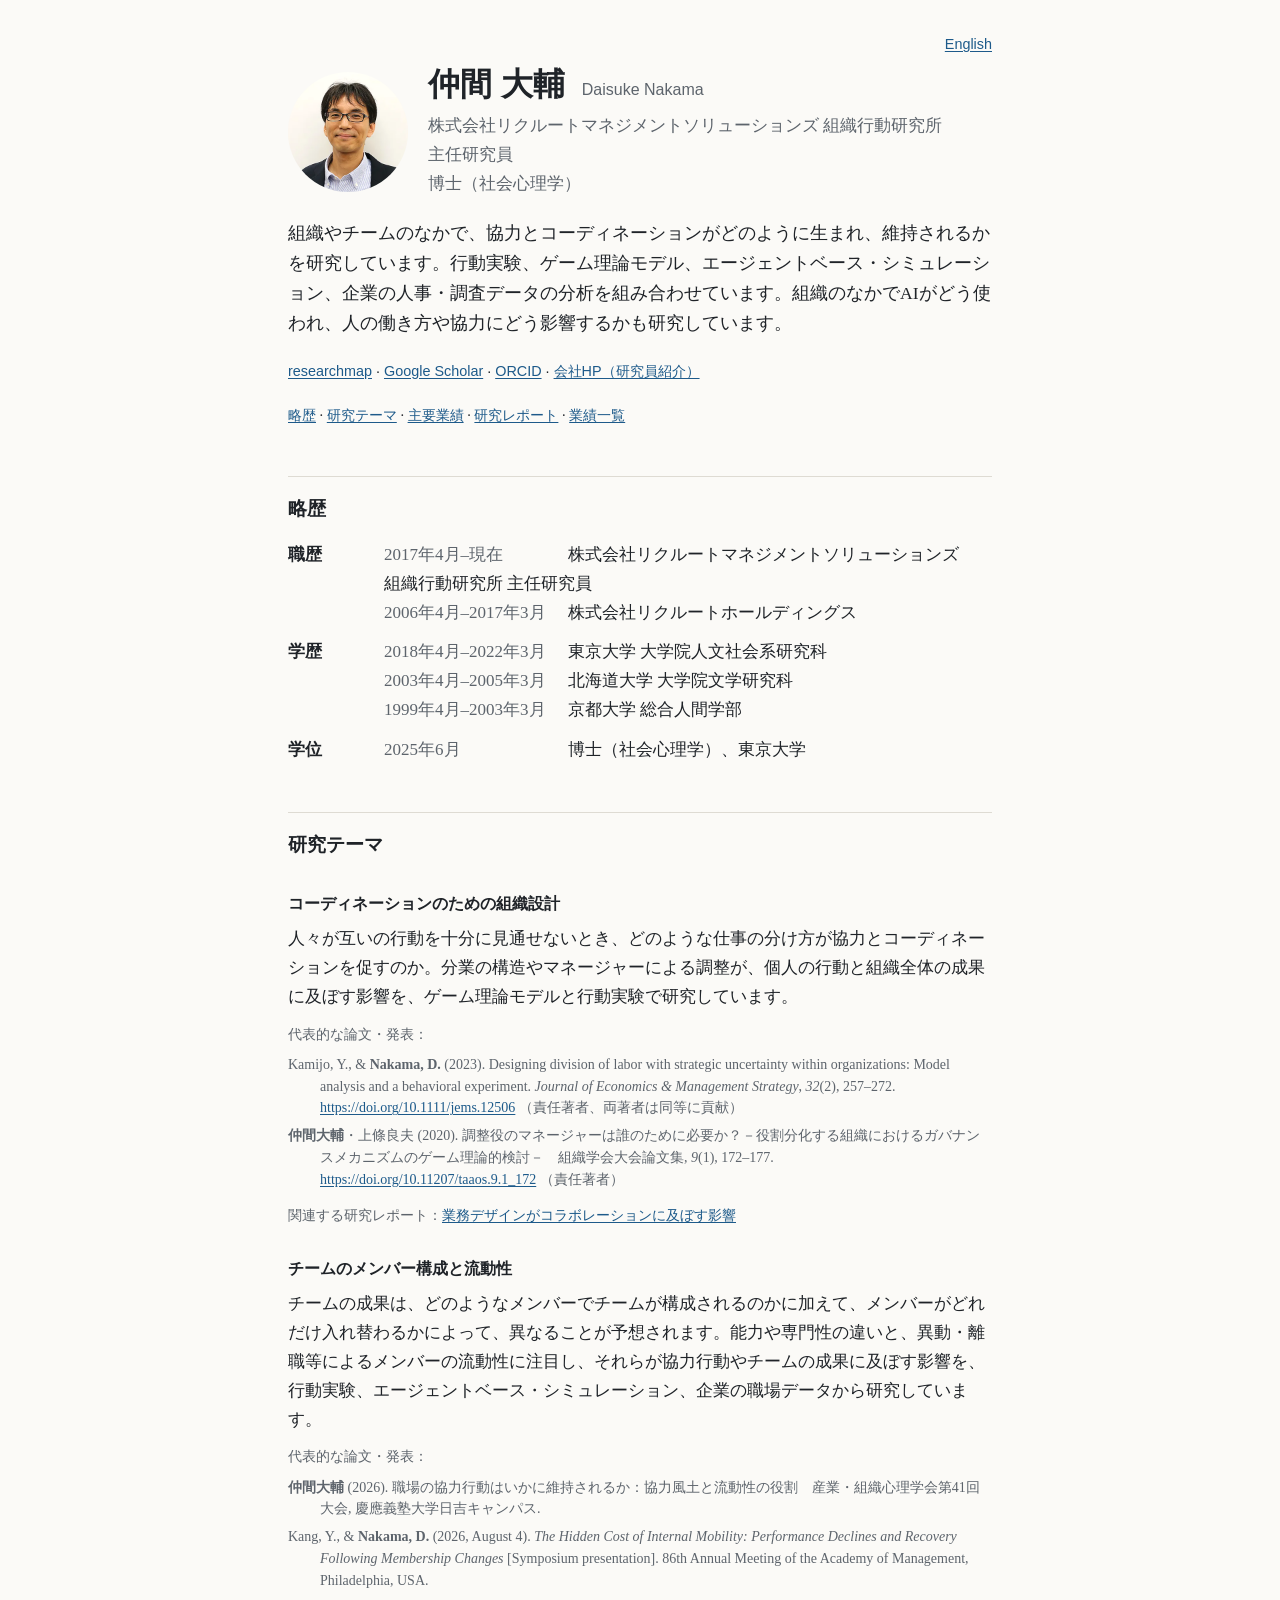
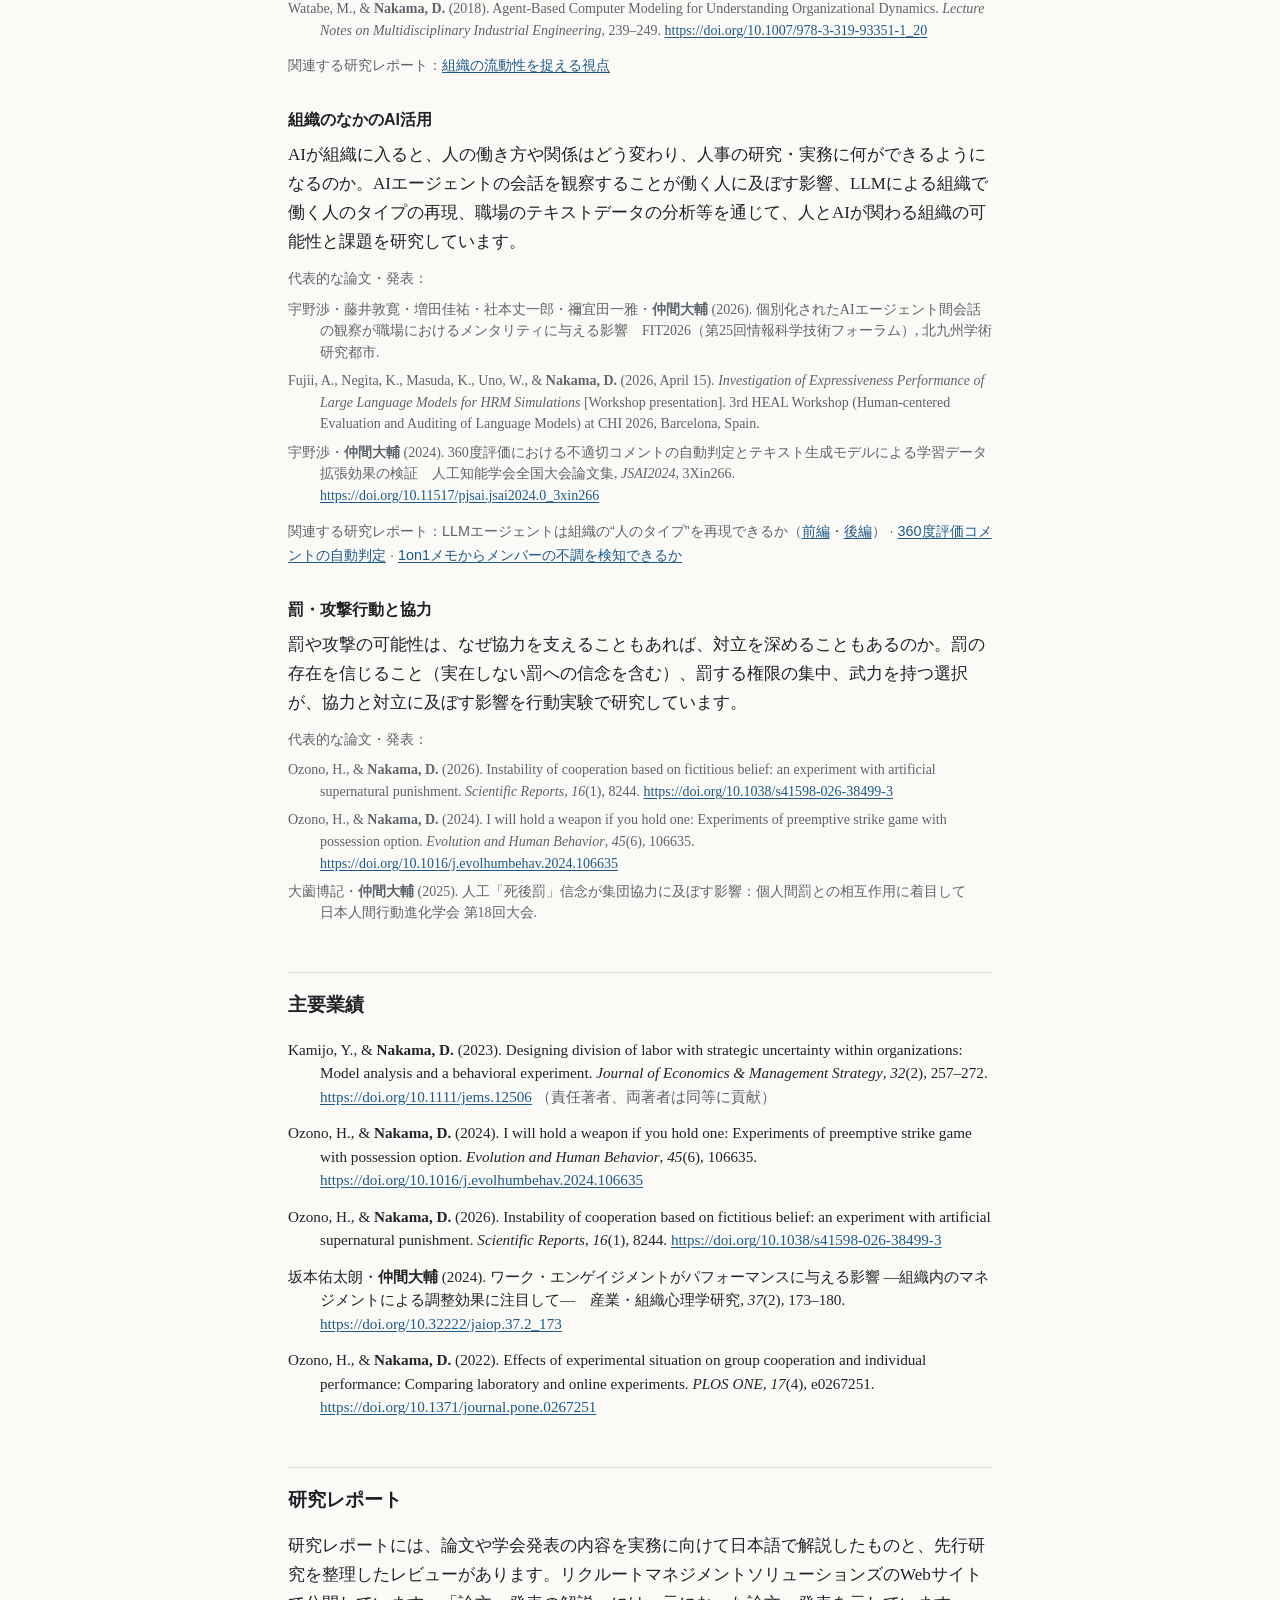
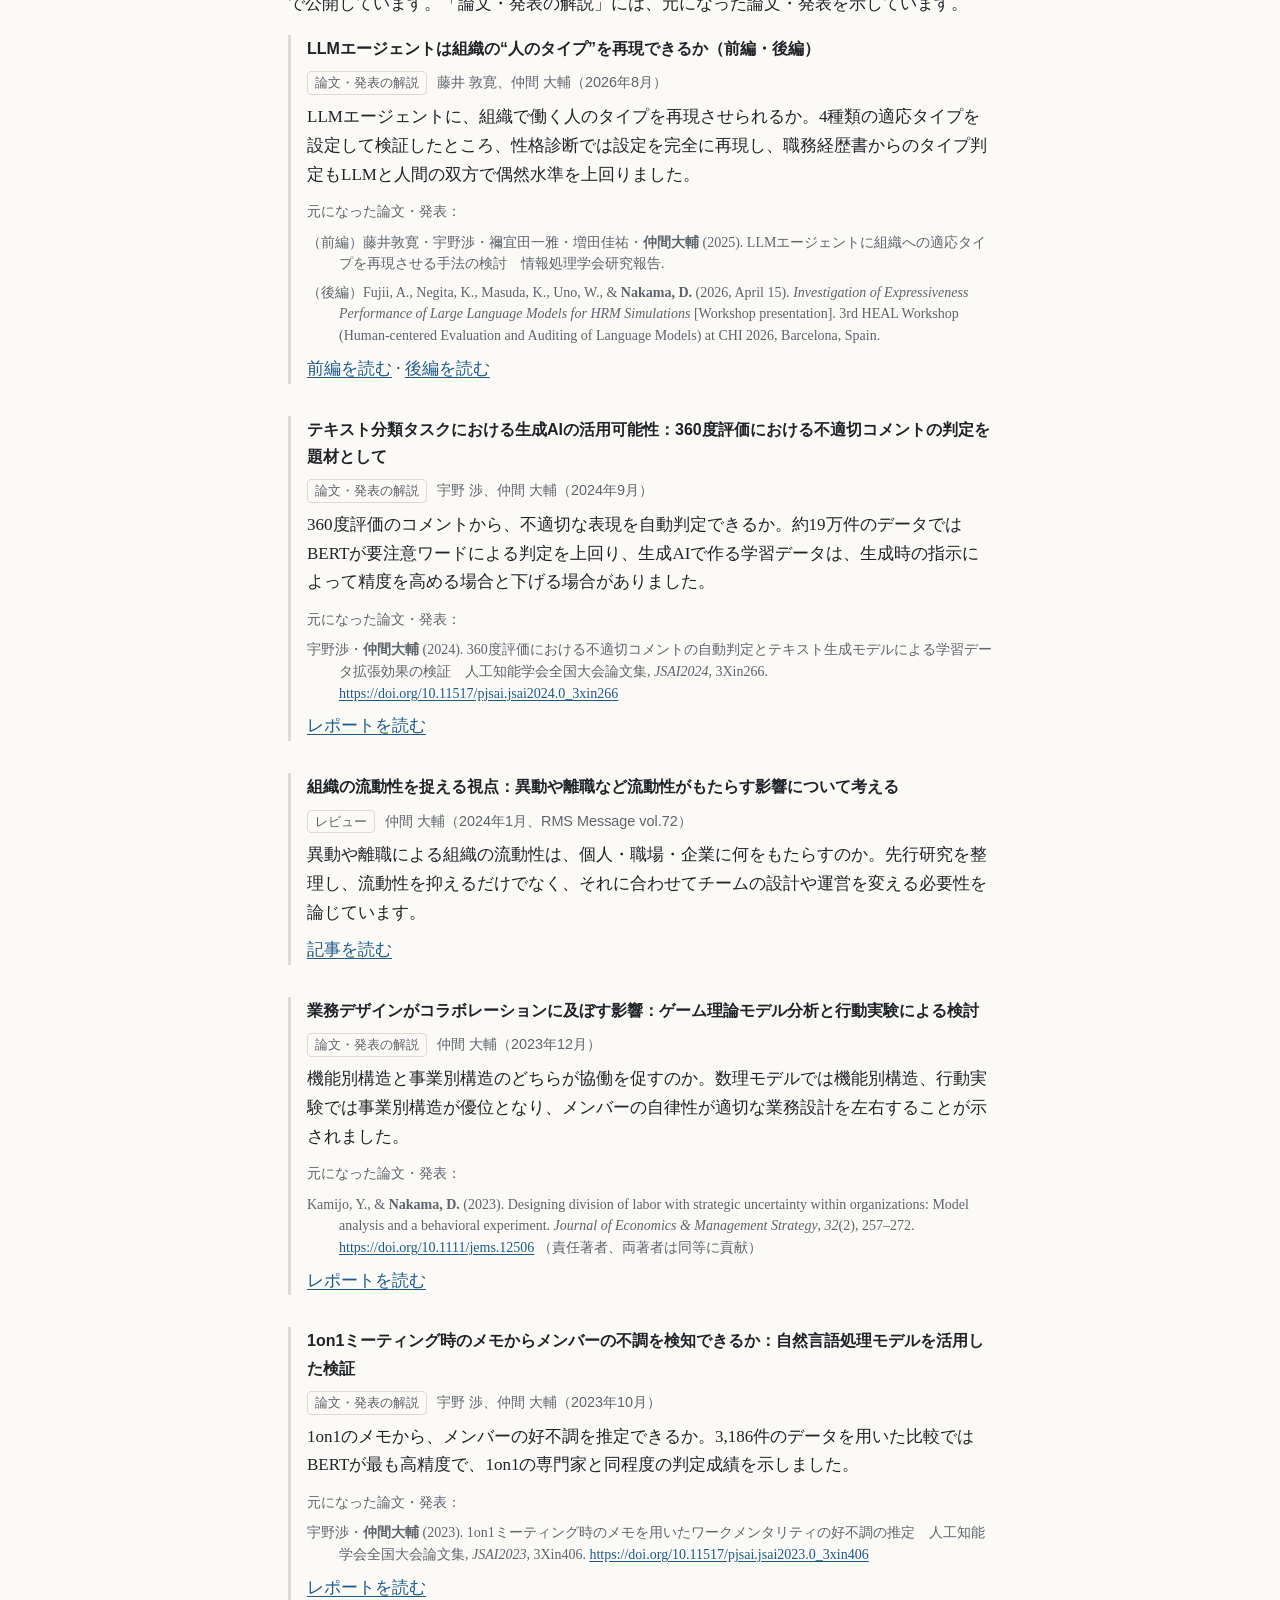
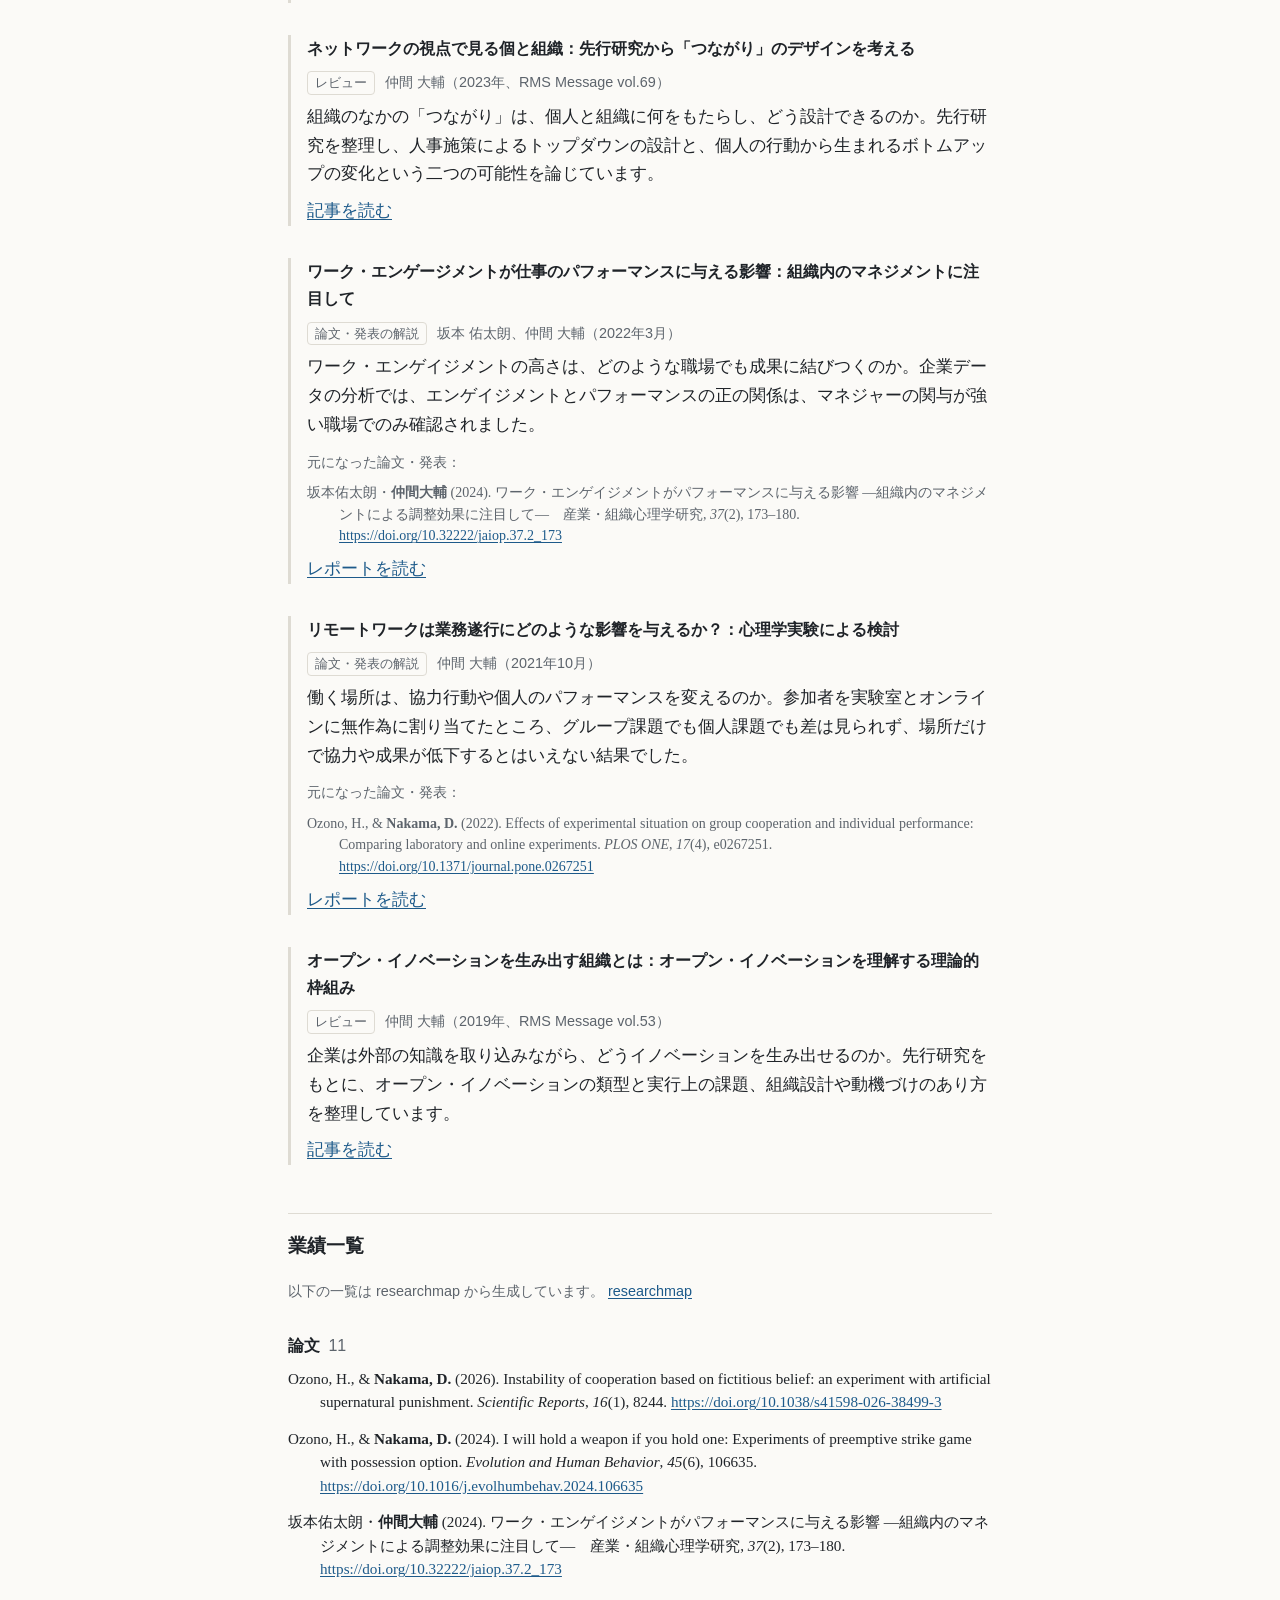
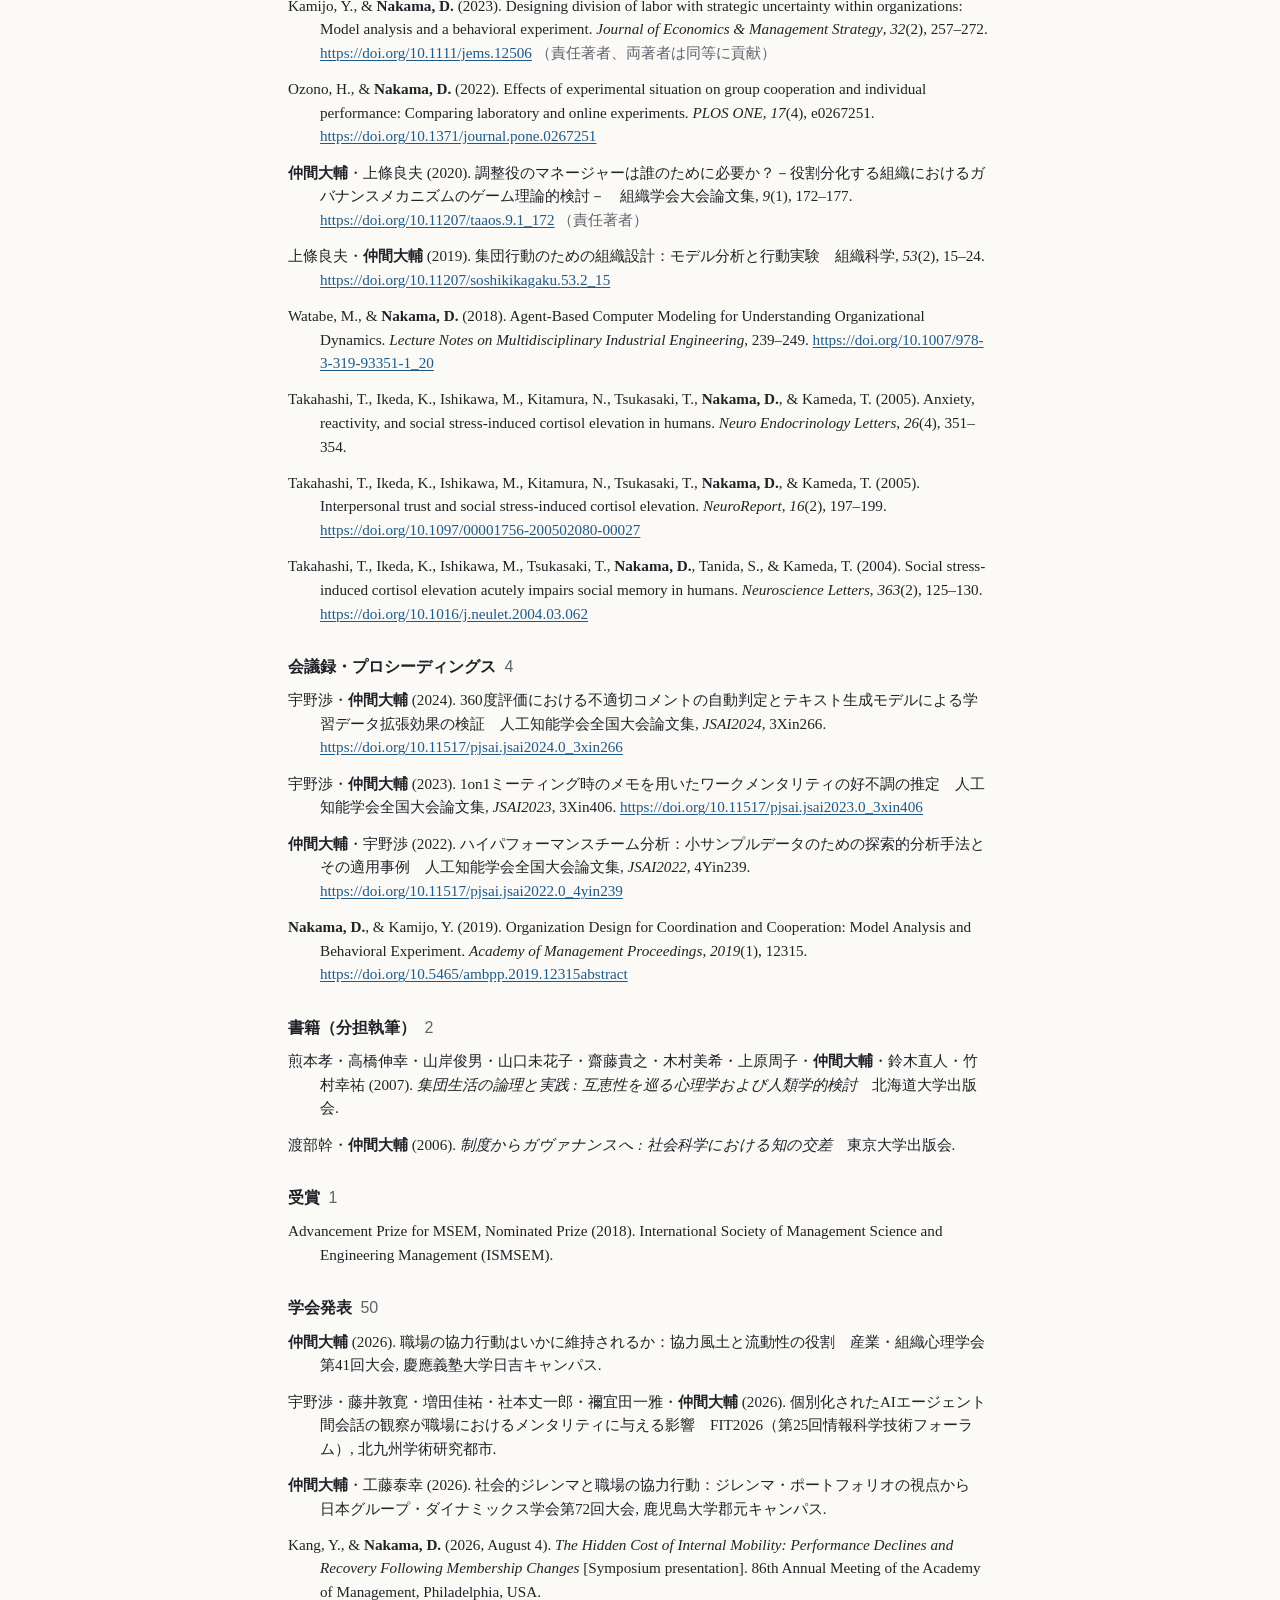
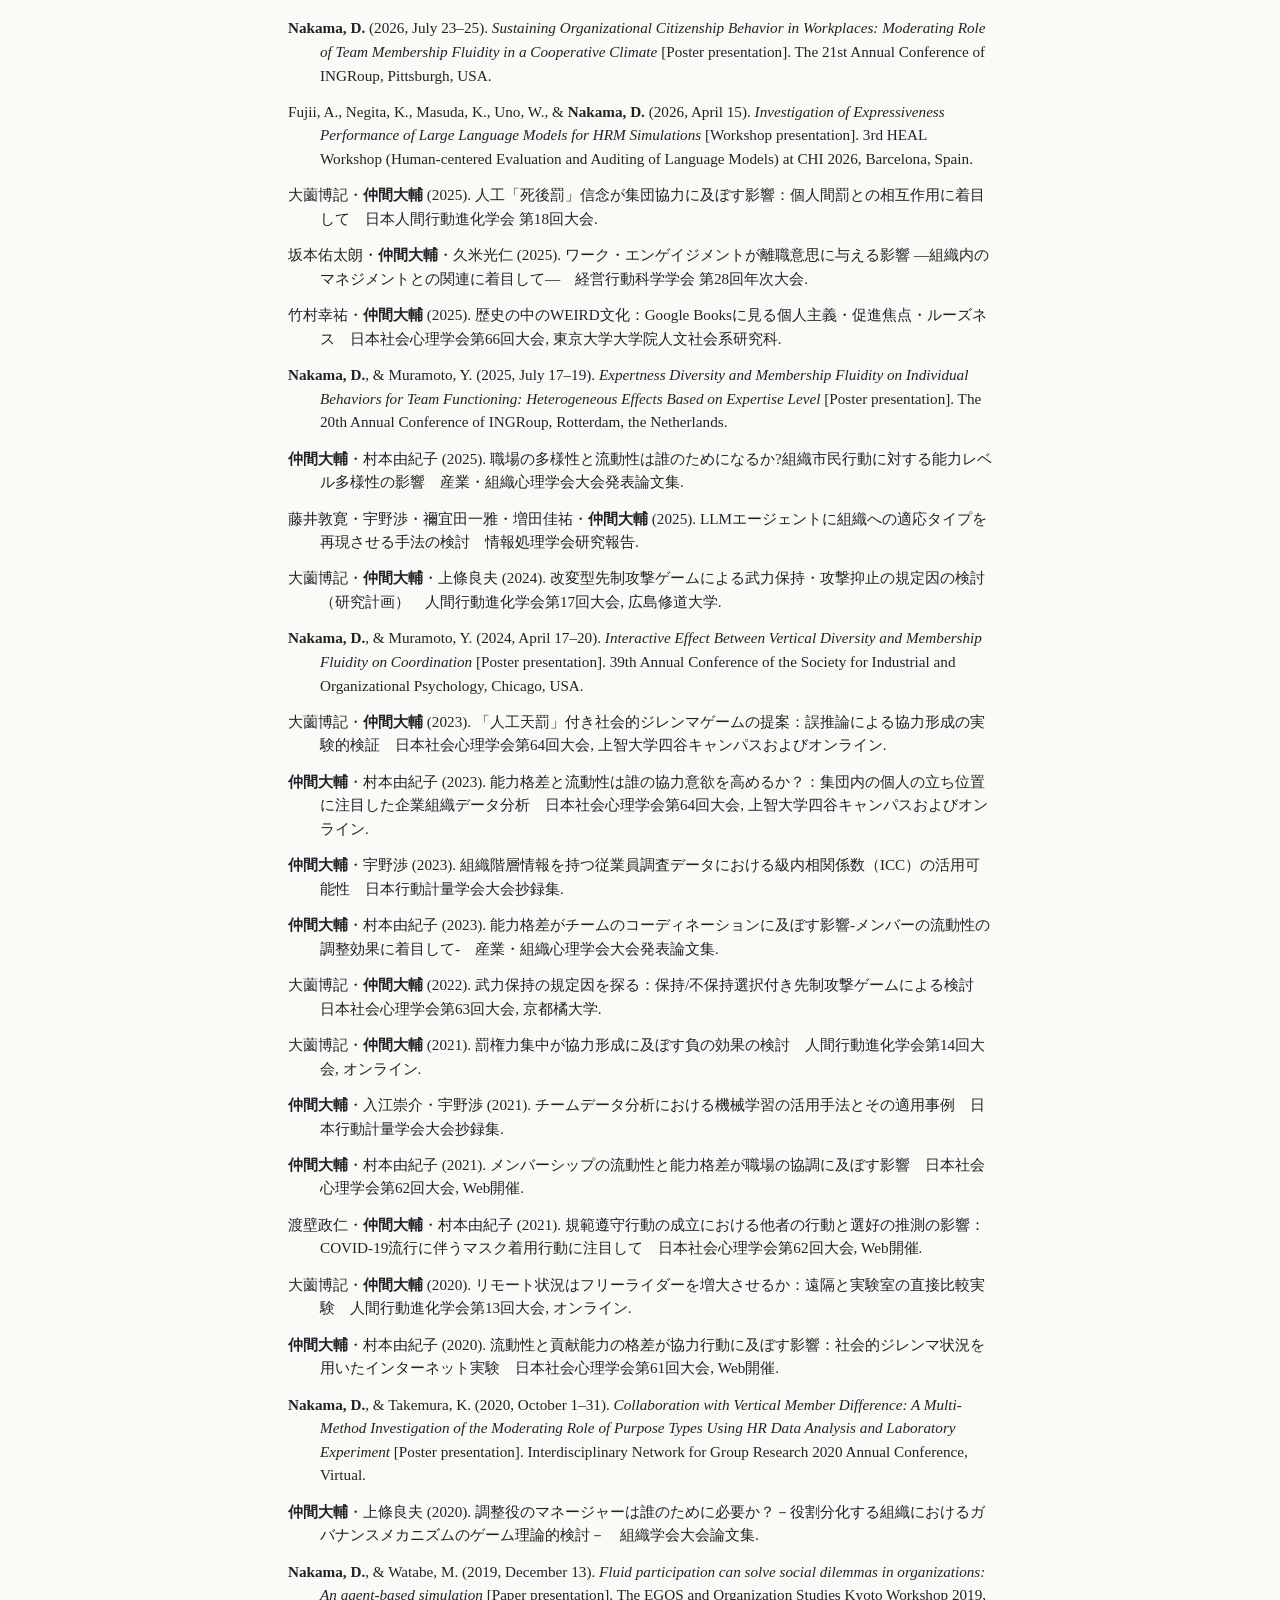
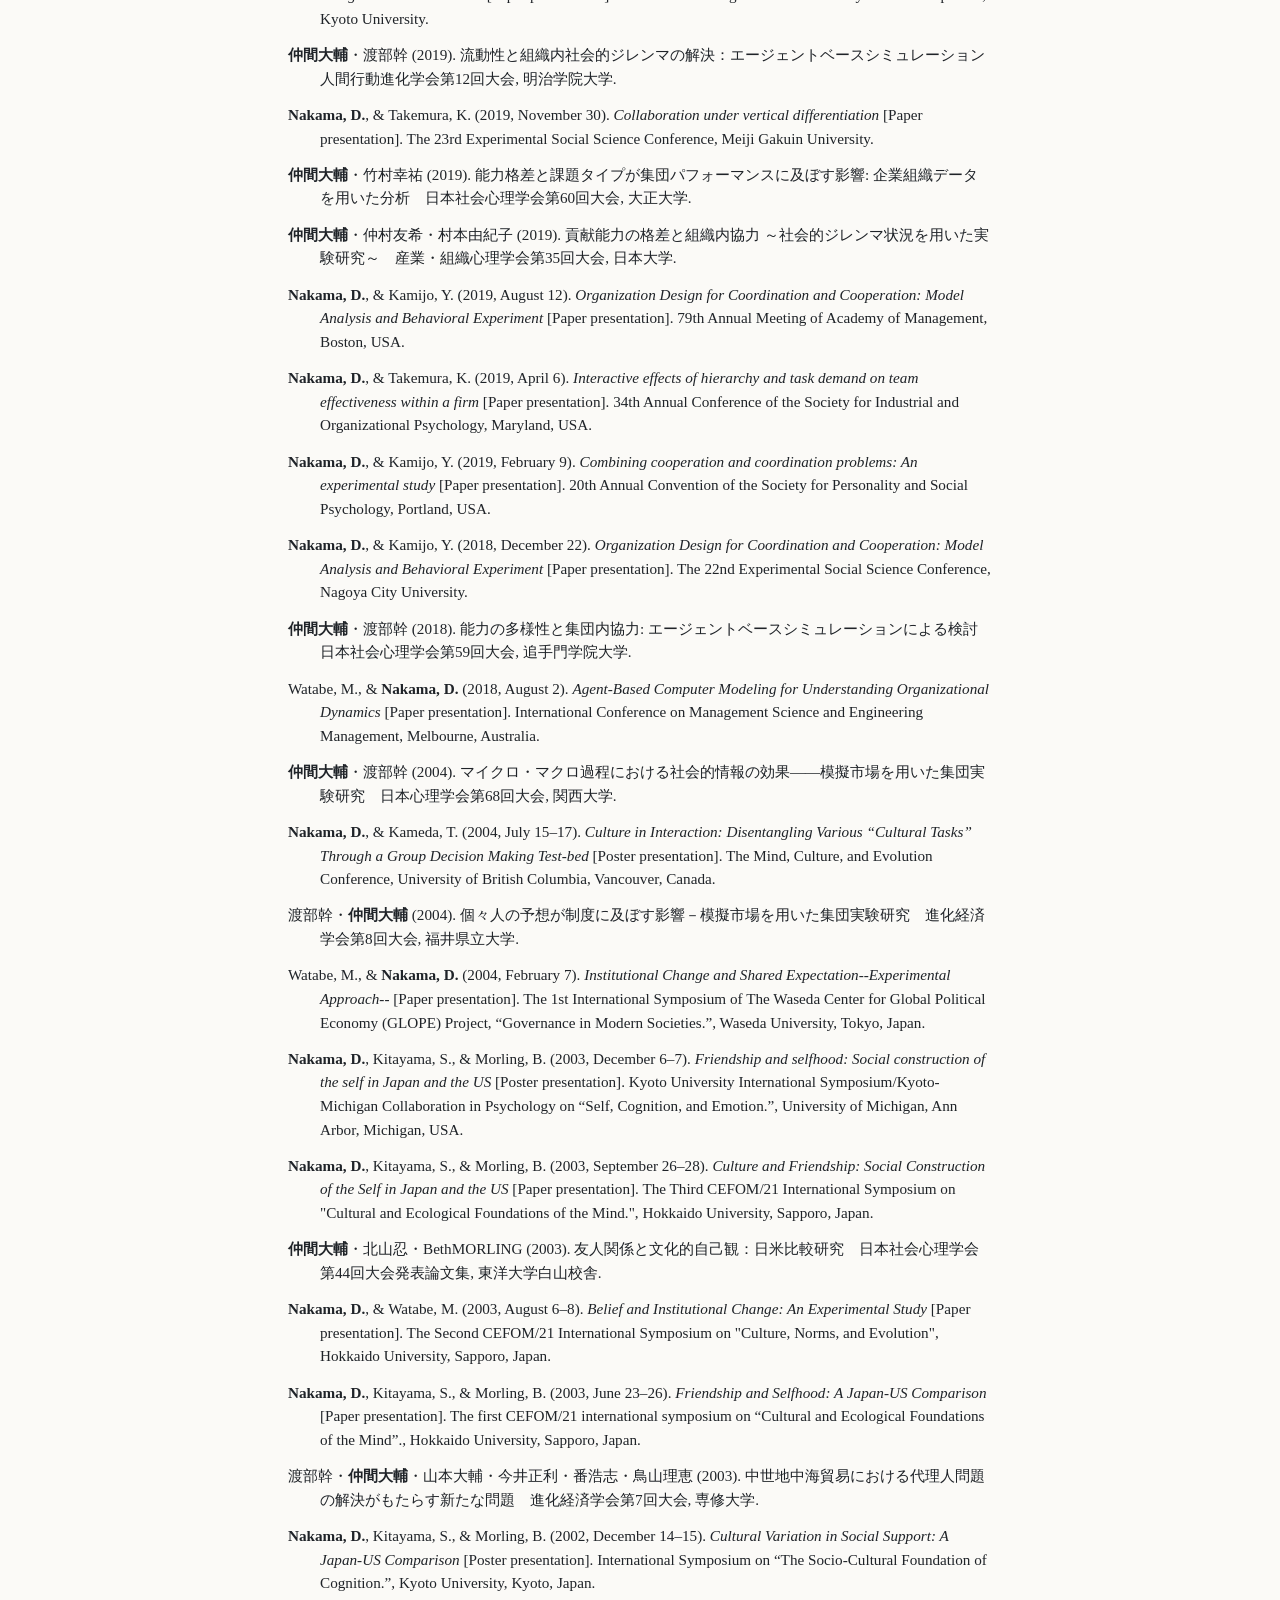
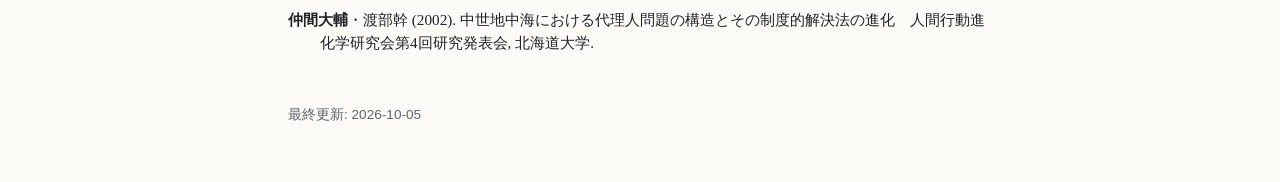
==== commit 1ba98860: "Add SIOP 2024 poster, corresponding-author and equal-contribution notes, fix a title colon Co-Author" ====
--- a/ja/index.html
+++ b/ja/index.html
@@ -42,8 +42,8 @@
 <p>人々が互いの行動を十分に見通せないとき、どのような仕事の分け方が協力とコーディネーションを促すのか。分業の構造やマネージャーによる調整が、個人の行動と組織全体の成果に及ぼす影響を、ゲーム理論モデルと行動実験で研究しています。</p>
 <p class="source">代表的な論文・発表：</p>
 <ul class="works">
-<li>Kamijo, Y., &amp; <strong>Nakama, D.</strong> (2023). Designing division of labor with strategic uncertainty within organizations: Model analysis and a behavioral experiment. <i>Journal of Economics &amp; Management Strategy</i>, <i>32</i>(2), 257–272. <a href="https://doi.org/10.1111/jems.12506">https://doi.org/10.1111/jems.12506</a></li>
-<li><strong>仲間大輔</strong>・上條良夫 (2020). 調整役のマネージャーは誰のために必要か？－役割分化する組織におけるガバナンスメカニズムのゲーム理論的検討－　組織学会大会論文集, <i>9</i>(1), 172–177. <a href="https://doi.org/10.11207/taaos.9.1_172">https://doi.org/10.11207/taaos.9.1_172</a></li>
+<li>Kamijo, Y., &amp; <strong>Nakama, D.</strong> (2023). Designing division of labor with strategic uncertainty within organizations: Model analysis and a behavioral experiment. <i>Journal of Economics &amp; Management Strategy</i>, <i>32</i>(2), 257–272. <a href="https://doi.org/10.1111/jems.12506">https://doi.org/10.1111/jems.12506</a> <span class="note">（責任著者、両著者は同等に貢献）</span></li>
+<li><strong>仲間大輔</strong>・上條良夫 (2020). 調整役のマネージャーは誰のために必要か？－役割分化する組織におけるガバナンスメカニズムのゲーム理論的検討－　組織学会大会論文集, <i>9</i>(1), 172–177. <a href="https://doi.org/10.11207/taaos.9.1_172">https://doi.org/10.11207/taaos.9.1_172</a> <span class="note">（責任著者）</span></li>
 </ul>
 <p class="source theme-reports">関連する研究レポート：<a href="https://www.recruit-ms.co.jp/research/study_report/0000001211/">業務デザインがコラボレーションに及ぼす影響</a></p>
 <h3>チームのメンバー構成と流動性</h3>
@@ -70,13 +70,13 @@
 <ul class="works">
 <li>Ozono, H., &amp; <strong>Nakama, D.</strong> (2026). Instability of cooperation based on fictitious belief: an experiment with artificial supernatural punishment. <i>Scientific Reports</i>, <i>16</i>(1), 8244. <a href="https://doi.org/10.1038/s41598-026-38499-3">https://doi.org/10.1038/s41598-026-38499-3</a></li>
 <li>Ozono, H., &amp; <strong>Nakama, D.</strong> (2024). I will hold a weapon if you hold one: Experiments of preemptive strike game with possession option. <i>Evolution and Human Behavior</i>, <i>45</i>(6), 106635. <a href="https://doi.org/10.1016/j.evolhumbehav.2024.106635">https://doi.org/10.1016/j.evolhumbehav.2024.106635</a></li>
-<li>大薗博記・<strong>仲間大輔</strong> (2025). 人工「死後罰」信念が集団協力に及ぼす影響:個人間罰との相互作用に着目して　日本人間行動進化学会 第18回大会.</li>
+<li>大薗博記・<strong>仲間大輔</strong> (2025). 人工「死後罰」信念が集団協力に及ぼす影響：個人間罰との相互作用に着目して　日本人間行動進化学会 第18回大会.</li>
 </ul>
 </section>
 <section id="selected">
 <h2>主要業績</h2>
 <ul class="works">
-<li>Kamijo, Y., &amp; <strong>Nakama, D.</strong> (2023). Designing division of labor with strategic uncertainty within organizations: Model analysis and a behavioral experiment. <i>Journal of Economics &amp; Management Strategy</i>, <i>32</i>(2), 257–272. <a href="https://doi.org/10.1111/jems.12506">https://doi.org/10.1111/jems.12506</a></li>
+<li>Kamijo, Y., &amp; <strong>Nakama, D.</strong> (2023). Designing division of labor with strategic uncertainty within organizations: Model analysis and a behavioral experiment. <i>Journal of Economics &amp; Management Strategy</i>, <i>32</i>(2), 257–272. <a href="https://doi.org/10.1111/jems.12506">https://doi.org/10.1111/jems.12506</a> <span class="note">（責任著者、両著者は同等に貢献）</span></li>
 <li>Ozono, H., &amp; <strong>Nakama, D.</strong> (2024). I will hold a weapon if you hold one: Experiments of preemptive strike game with possession option. <i>Evolution and Human Behavior</i>, <i>45</i>(6), 106635. <a href="https://doi.org/10.1016/j.evolhumbehav.2024.106635">https://doi.org/10.1016/j.evolhumbehav.2024.106635</a></li>
 <li>Ozono, H., &amp; <strong>Nakama, D.</strong> (2026). Instability of cooperation based on fictitious belief: an experiment with artificial supernatural punishment. <i>Scientific Reports</i>, <i>16</i>(1), 8244. <a href="https://doi.org/10.1038/s41598-026-38499-3">https://doi.org/10.1038/s41598-026-38499-3</a></li>
 <li>坂本佑太朗・<strong>仲間大輔</strong> (2024). ワーク・エンゲイジメントがパフォーマンスに与える影響 ―組織内のマネジメントによる調整効果に注目して―　産業・組織心理学研究, <i>37</i>(2), 173–180. <a href="https://doi.org/10.32222/jaiop.37.2_173">https://doi.org/10.32222/jaiop.37.2_173</a></li>
@@ -120,7 +120,7 @@
 <p>機能別構造と事業別構造のどちらが協働を促すのか。数理モデルでは機能別構造、行動実験では事業別構造が優位となり、メンバーの自律性が適切な業務設計を左右することが示されました。</p>
 <p class="source">元になった論文・発表：</p>
 <ul class="works">
-<li>Kamijo, Y., &amp; <strong>Nakama, D.</strong> (2023). Designing division of labor with strategic uncertainty within organizations: Model analysis and a behavioral experiment. <i>Journal of Economics &amp; Management Strategy</i>, <i>32</i>(2), 257–272. <a href="https://doi.org/10.1111/jems.12506">https://doi.org/10.1111/jems.12506</a></li>
+<li>Kamijo, Y., &amp; <strong>Nakama, D.</strong> (2023). Designing division of labor with strategic uncertainty within organizations: Model analysis and a behavioral experiment. <i>Journal of Economics &amp; Management Strategy</i>, <i>32</i>(2), 257–272. <a href="https://doi.org/10.1111/jems.12506">https://doi.org/10.1111/jems.12506</a> <span class="note">（責任著者、両著者は同等に貢献）</span></li>
 </ul>
 <p><a href="https://www.recruit-ms.co.jp/research/study_report/0000001211/">レポートを読む</a></p>
 </article>
@@ -177,9 +177,9 @@
 <li>Ozono, H., &amp; <strong>Nakama, D.</strong> (2026). Instability of cooperation based on fictitious belief: an experiment with artificial supernatural punishment. <i>Scientific Reports</i>, <i>16</i>(1), 8244. <a href="https://doi.org/10.1038/s41598-026-38499-3">https://doi.org/10.1038/s41598-026-38499-3</a></li>
 <li>Ozono, H., &amp; <strong>Nakama, D.</strong> (2024). I will hold a weapon if you hold one: Experiments of preemptive strike game with possession option. <i>Evolution and Human Behavior</i>, <i>45</i>(6), 106635. <a href="https://doi.org/10.1016/j.evolhumbehav.2024.106635">https://doi.org/10.1016/j.evolhumbehav.2024.106635</a></li>
 <li>坂本佑太朗・<strong>仲間大輔</strong> (2024). ワーク・エンゲイジメントがパフォーマンスに与える影響 ―組織内のマネジメントによる調整効果に注目して―　産業・組織心理学研究, <i>37</i>(2), 173–180. <a href="https://doi.org/10.32222/jaiop.37.2_173">https://doi.org/10.32222/jaiop.37.2_173</a></li>
-<li>Kamijo, Y., &amp; <strong>Nakama, D.</strong> (2023). Designing division of labor with strategic uncertainty within organizations: Model analysis and a behavioral experiment. <i>Journal of Economics &amp; Management Strategy</i>, <i>32</i>(2), 257–272. <a href="https://doi.org/10.1111/jems.12506">https://doi.org/10.1111/jems.12506</a></li>
+<li>Kamijo, Y., &amp; <strong>Nakama, D.</strong> (2023). Designing division of labor with strategic uncertainty within organizations: Model analysis and a behavioral experiment. <i>Journal of Economics &amp; Management Strategy</i>, <i>32</i>(2), 257–272. <a href="https://doi.org/10.1111/jems.12506">https://doi.org/10.1111/jems.12506</a> <span class="note">（責任著者、両著者は同等に貢献）</span></li>
 <li>Ozono, H., &amp; <strong>Nakama, D.</strong> (2022). Effects of experimental situation on group cooperation and individual performance: Comparing laboratory and online experiments. <i>PLOS ONE</i>, <i>17</i>(4), e0267251. <a href="https://doi.org/10.1371/journal.pone.0267251">https://doi.org/10.1371/journal.pone.0267251</a></li>
-<li><strong>仲間大輔</strong>・上條良夫 (2020). 調整役のマネージャーは誰のために必要か？－役割分化する組織におけるガバナンスメカニズムのゲーム理論的検討－　組織学会大会論文集, <i>9</i>(1), 172–177. <a href="https://doi.org/10.11207/taaos.9.1_172">https://doi.org/10.11207/taaos.9.1_172</a></li>
+<li><strong>仲間大輔</strong>・上條良夫 (2020). 調整役のマネージャーは誰のために必要か？－役割分化する組織におけるガバナンスメカニズムのゲーム理論的検討－　組織学会大会論文集, <i>9</i>(1), 172–177. <a href="https://doi.org/10.11207/taaos.9.1_172">https://doi.org/10.11207/taaos.9.1_172</a> <span class="note">（責任著者）</span></li>
 <li>上條良夫・<strong>仲間大輔</strong> (2019). 集団行動のための組織設計：モデル分析と行動実験　組織科学, <i>53</i>(2), 15–24. <a href="https://doi.org/10.11207/soshikikagaku.53.2_15">https://doi.org/10.11207/soshikikagaku.53.2_15</a></li>
 <li>Watabe, M., &amp; <strong>Nakama, D.</strong> (2018). Agent-Based Computer Modeling for Understanding Organizational Dynamics. <i>Lecture Notes on Multidisciplinary Industrial Engineering</i>, 239–249. <a href="https://doi.org/10.1007/978-3-319-93351-1_20">https://doi.org/10.1007/978-3-319-93351-1_20</a></li>
 <li>Takahashi, T., Ikeda, K., Ishikawa, M., Kitamura, N., Tsukasaki, T., <strong>Nakama, D.</strong>, &amp; Kameda, T. (2005). Anxiety, reactivity, and social stress-induced cortisol elevation in humans. <i>Neuro Endocrinology Letters</i>, <i>26</i>(4), 351–354.</li>
@@ -202,7 +202,7 @@
 <ul class="works">
 <li>Advancement Prize for MSEM, Nominated Prize (2018). International Society of Management Science and Engineering Management (ISMSEM).</li>
 </ul>
-<h3>学会発表 <span class="count">49</span></h3>
+<h3>学会発表 <span class="count">50</span></h3>
 <ul class="works">
 <li><strong>仲間大輔</strong> (2026). 職場の協力行動はいかに維持されるか：協力風土と流動性の役割　産業・組織心理学会第41回大会, 慶應義塾大学日吉キャンパス.</li>
 <li>宇野渉・藤井敦寛・増田佳祐・社本丈一郎・禰宜田一雅・<strong>仲間大輔</strong> (2026). 個別化されたAIエージェント間会話の観察が職場におけるメンタリティに与える影響　FIT2026（第25回情報科学技術フォーラム）, 北九州学術研究都市.</li>
@@ -210,13 +210,14 @@
 <li>Kang, Y., &amp; <strong>Nakama, D.</strong> (2026, August 4). <i>The Hidden Cost of Internal Mobility: Performance Declines and Recovery Following Membership Changes</i> [Symposium presentation]. 86th Annual Meeting of the Academy of Management, Philadelphia, USA.</li>
 <li><strong>Nakama, D.</strong> (2026, July 23–25). <i>Sustaining Organizational Citizenship Behavior in Workplaces: Moderating Role of Team Membership Fluidity in a Cooperative Climate</i> [Poster presentation]. The 21st Annual Conference of INGRoup, Pittsburgh, USA.</li>
 <li>Fujii, A., Negita, K., Masuda, K., Uno, W., &amp; <strong>Nakama, D.</strong> (2026, April 15). <i>Investigation of Expressiveness Performance of Large Language Models for HRM Simulations</i> [Workshop presentation]. 3rd HEAL Workshop (Human-centered Evaluation and Auditing of Language Models) at CHI 2026, Barcelona, Spain.</li>
-<li>大薗博記・<strong>仲間大輔</strong> (2025). 人工「死後罰」信念が集団協力に及ぼす影響:個人間罰との相互作用に着目して　日本人間行動進化学会 第18回大会.</li>
+<li>大薗博記・<strong>仲間大輔</strong> (2025). 人工「死後罰」信念が集団協力に及ぼす影響：個人間罰との相互作用に着目して　日本人間行動進化学会 第18回大会.</li>
 <li>坂本佑太朗・<strong>仲間大輔</strong>・久米光仁 (2025). ワーク・エンゲイジメントが離職意思に与える影響 ―組織内のマネジメントとの関連に着目して―　経営行動科学学会 第28回年次大会.</li>
 <li>竹村幸祐・<strong>仲間大輔</strong> (2025). 歴史の中のWEIRD文化：Google Booksに見る個人主義・促進焦点・ルーズネス　日本社会心理学会第66回大会, 東京大学大学院人文社会系研究科.</li>
 <li><strong>Nakama, D.</strong>, &amp; Muramoto, Y. (2025, July 17–19). <i>Expertness Diversity and Membership Fluidity on Individual Behaviors for Team Functioning: Heterogeneous Effects Based on Expertise Level</i> [Poster presentation]. The 20th Annual Conference of INGRoup, Rotterdam, the Netherlands.</li>
 <li><strong>仲間大輔</strong>・村本由紀子 (2025). 職場の多様性と流動性は誰のためになるか?組織市民行動に対する能力レベル多様性の影響　産業・組織心理学会大会発表論文集.</li>
 <li>藤井敦寛・宇野渉・禰宜田一雅・増田佳祐・<strong>仲間大輔</strong> (2025). LLMエージェントに組織への適応タイプを再現させる手法の検討　情報処理学会研究報告.</li>
 <li>大薗博記・<strong>仲間大輔</strong>・上條良夫 (2024). 改変型先制攻撃ゲームによる武力保持・攻撃抑止の規定因の検討（研究計画）　人間行動進化学会第17回大会, 広島修道大学.</li>
+<li><strong>Nakama, D.</strong>, &amp; Muramoto, Y. (2024, April 17–20). <i>Interactive Effect Between Vertical Diversity and Membership Fluidity on Coordination</i> [Poster presentation]. 39th Annual Conference of the Society for Industrial and Organizational Psychology, Chicago, USA.</li>
 <li>大薗博記・<strong>仲間大輔</strong> (2023). 「人工天罰」付き社会的ジレンマゲームの提案：誤推論による協力形成の実験的検証　日本社会心理学会第64回大会, 上智大学四谷キャンパスおよびオンライン.</li>
 <li><strong>仲間大輔</strong>・村本由紀子 (2023). 能力格差と流動性は誰の協力意欲を高めるか？：集団内の個人の立ち位置に注目した企業組織データ分析　日本社会心理学会第64回大会, 上智大学四谷キャンパスおよびオンライン.</li>
 <li><strong>仲間大輔</strong>・宇野渉 (2023). 組織階層情報を持つ従業員調査データにおける級内相関係数（ICC）の活用可能性　日本行動計量学会大会抄録集.</li>
@@ -257,7 +258,7 @@
 </section>
 </main>
 <footer>
-<p>最終更新: 2026-10-01</p>
+<p>最終更新: 2026-10-05</p>
 </footer>
 </body>
 </html>
--- a/style.css
+++ b/style.css
@@ -20,7 +20,7 @@
 .lead{font-size:1.1rem;margin:1.25rem 0}
 .links,.jump,.meta,.source{font-size:.9rem}
 .jump{margin:1.25rem 0 0}
-.meta,.count,.source{color:var(--muted)}
+.meta,.count,.source,.note{color:var(--muted)}
 .count{font-weight:400;margin-left:.25rem}
 .works,.reports{list-style:none;padding:0;margin:.5rem 0}
 .works li{margin:0 0 .8rem;padding-left:2rem;text-indent:-2rem;font-size:.95rem;line-height:1.55}
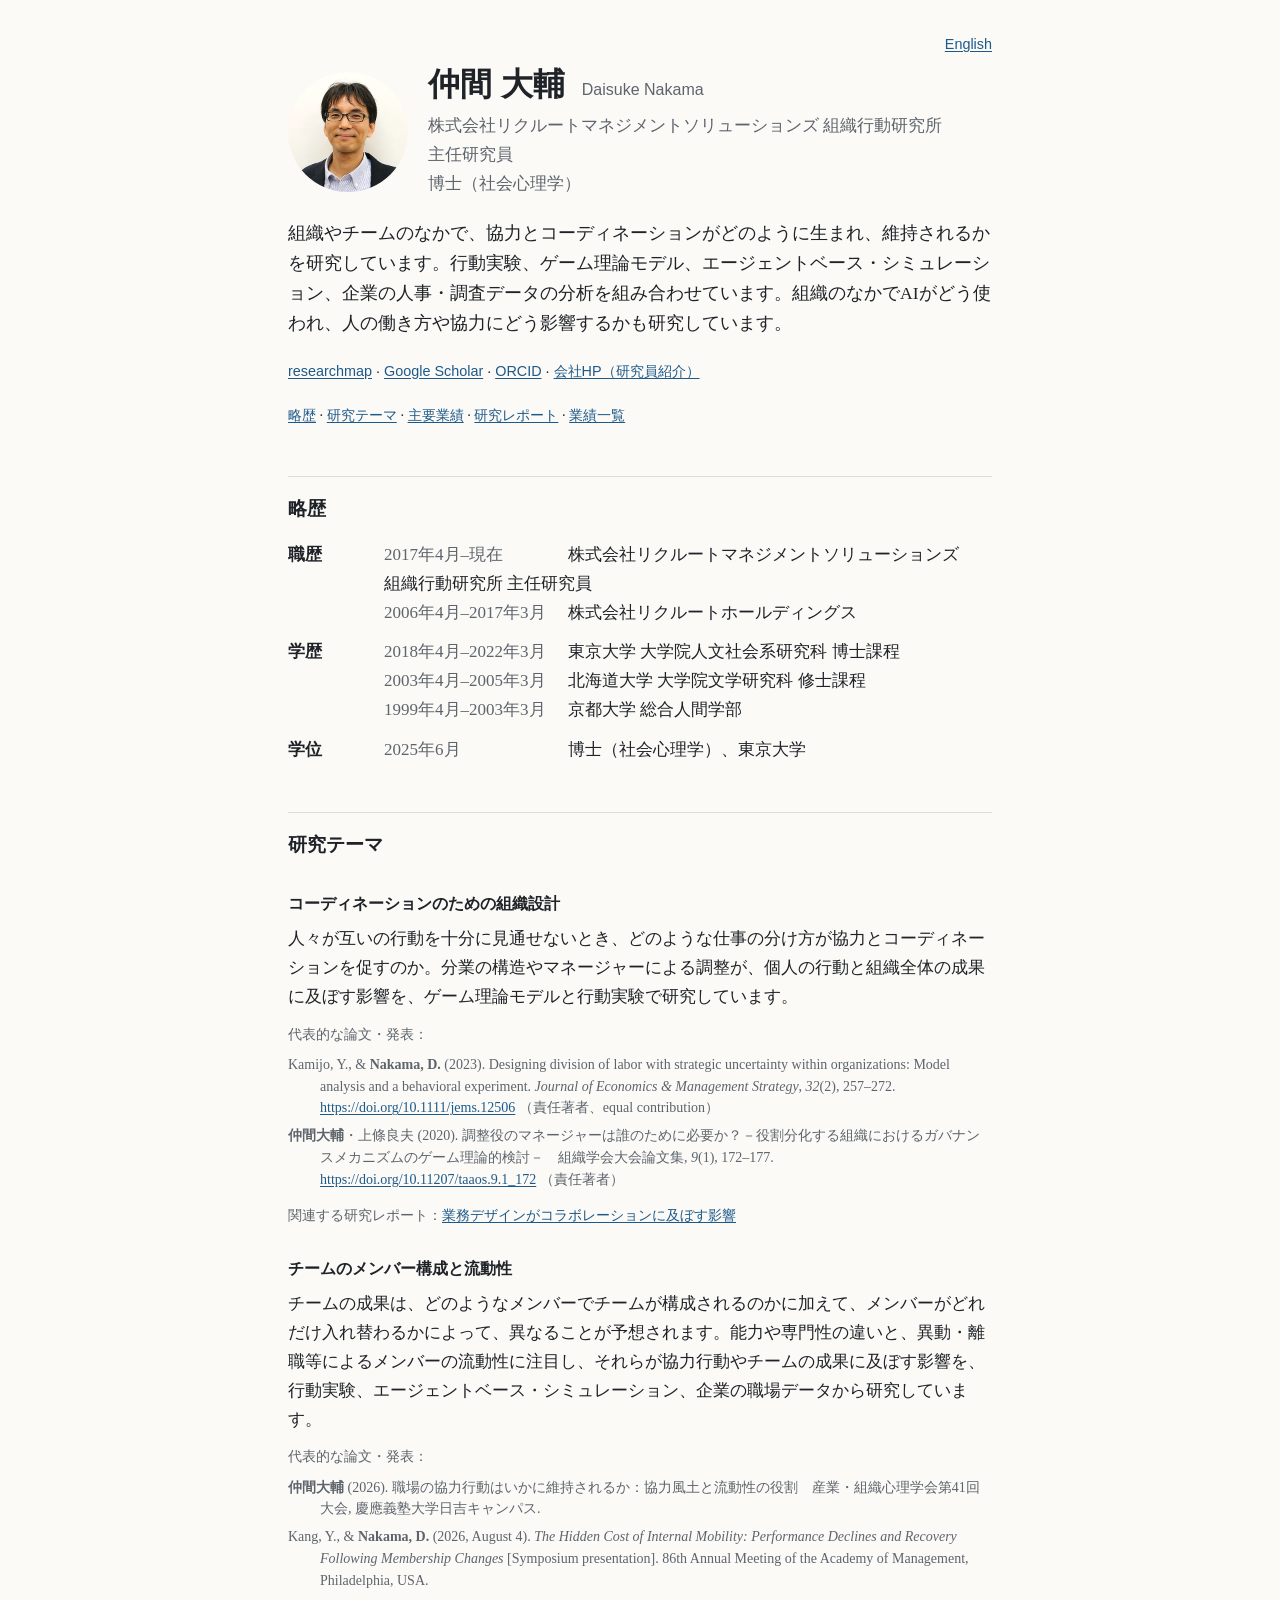
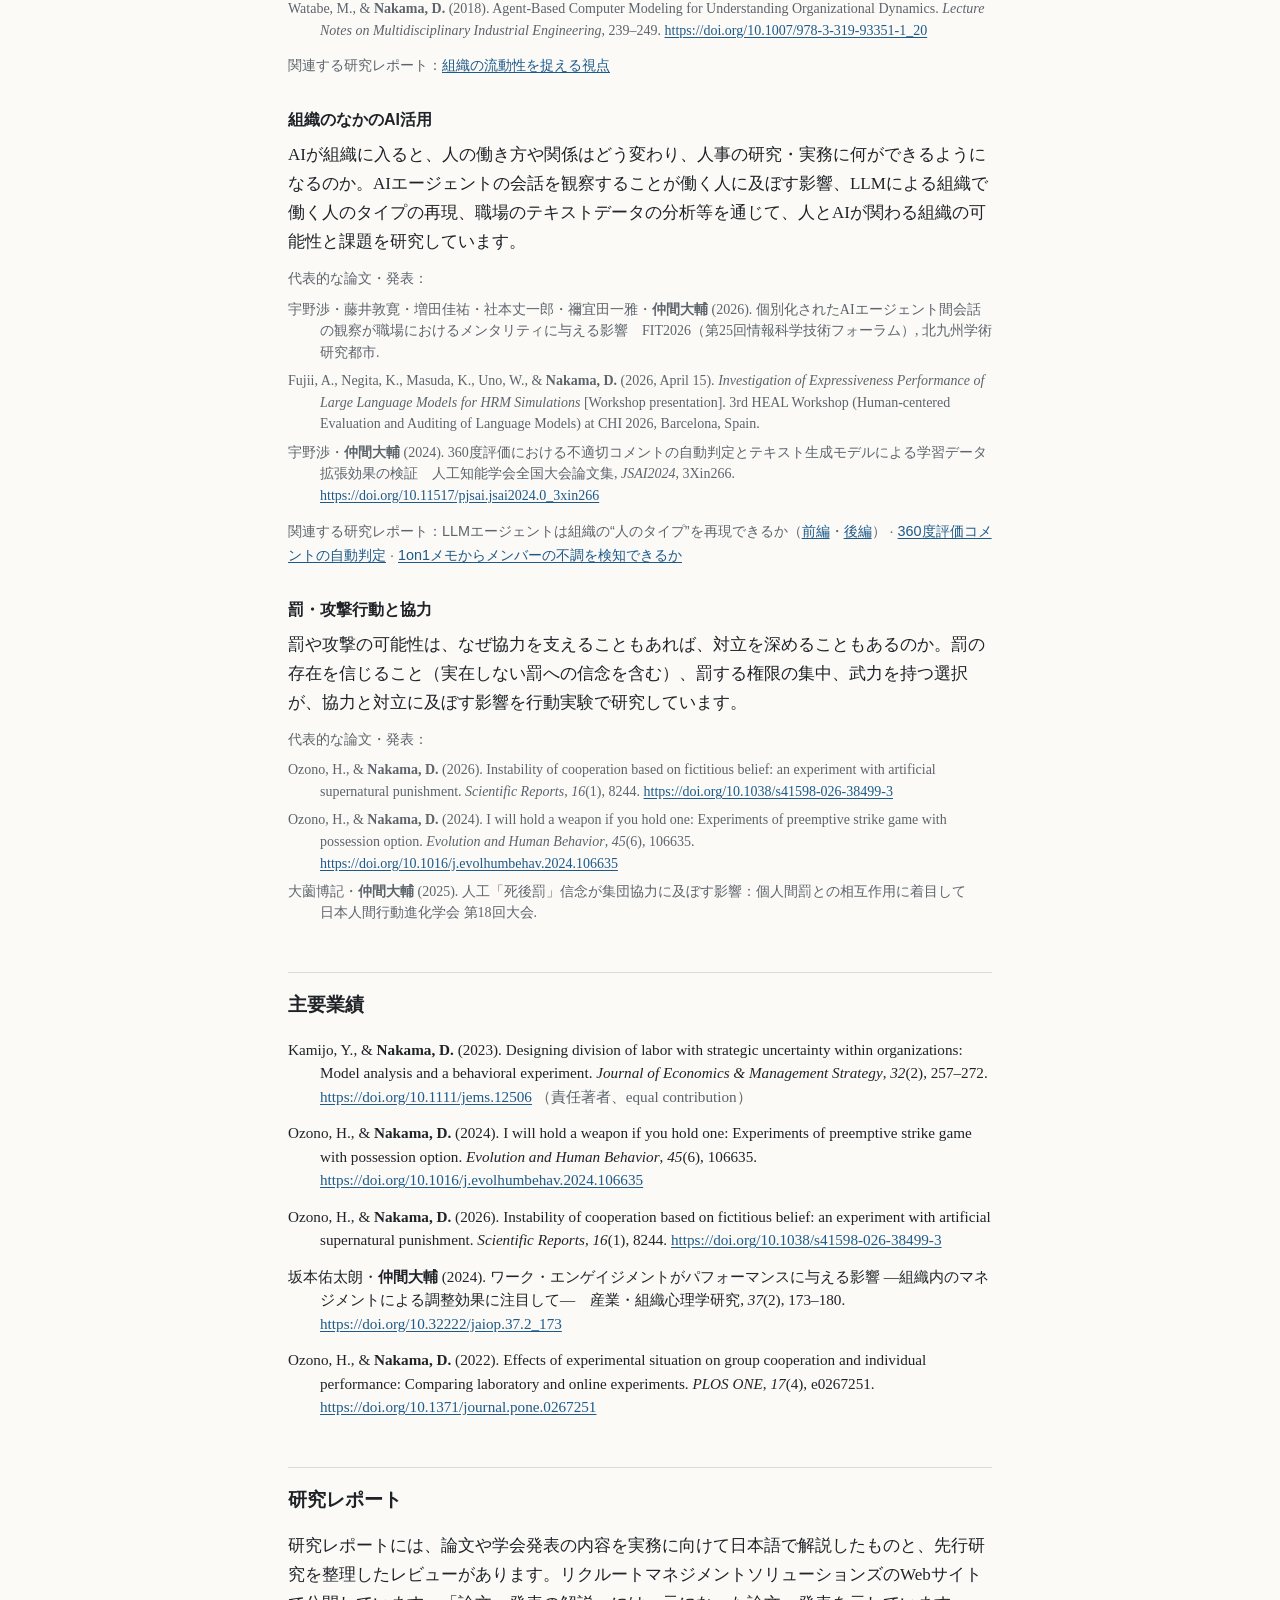
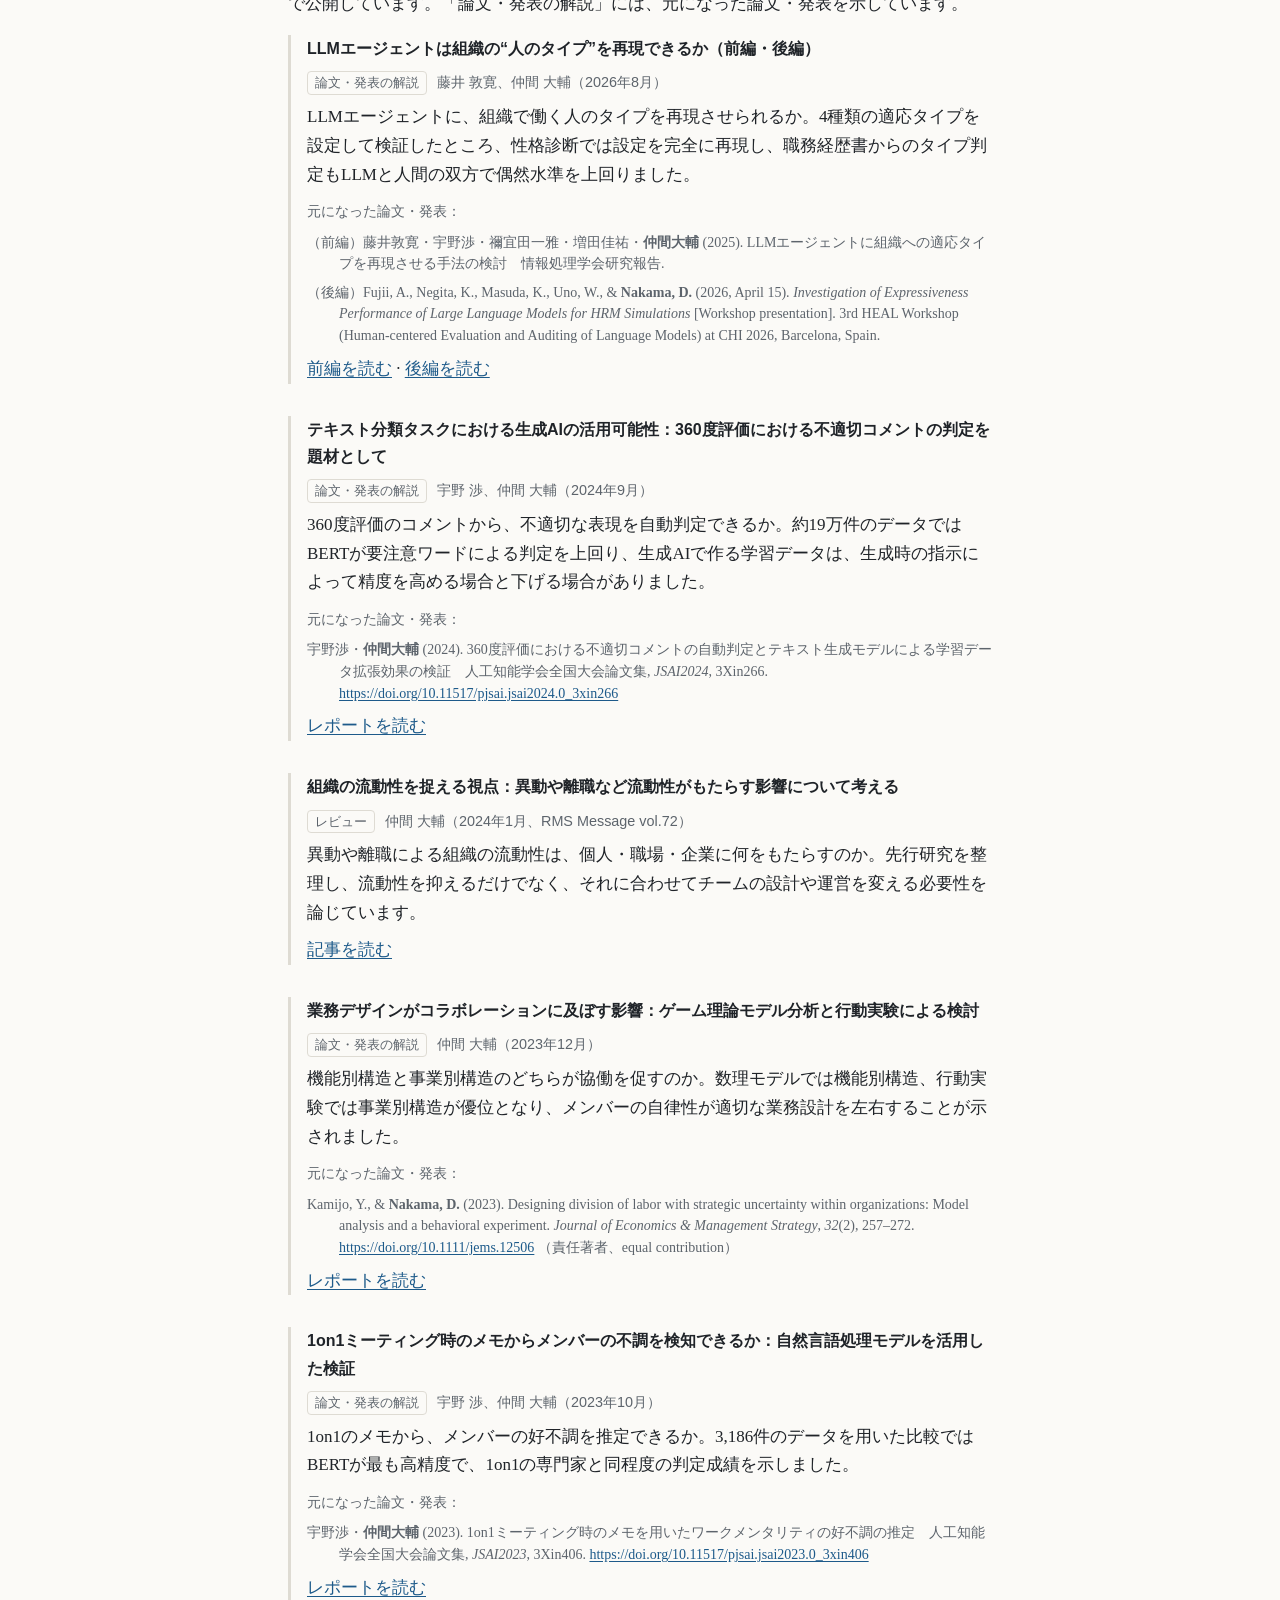
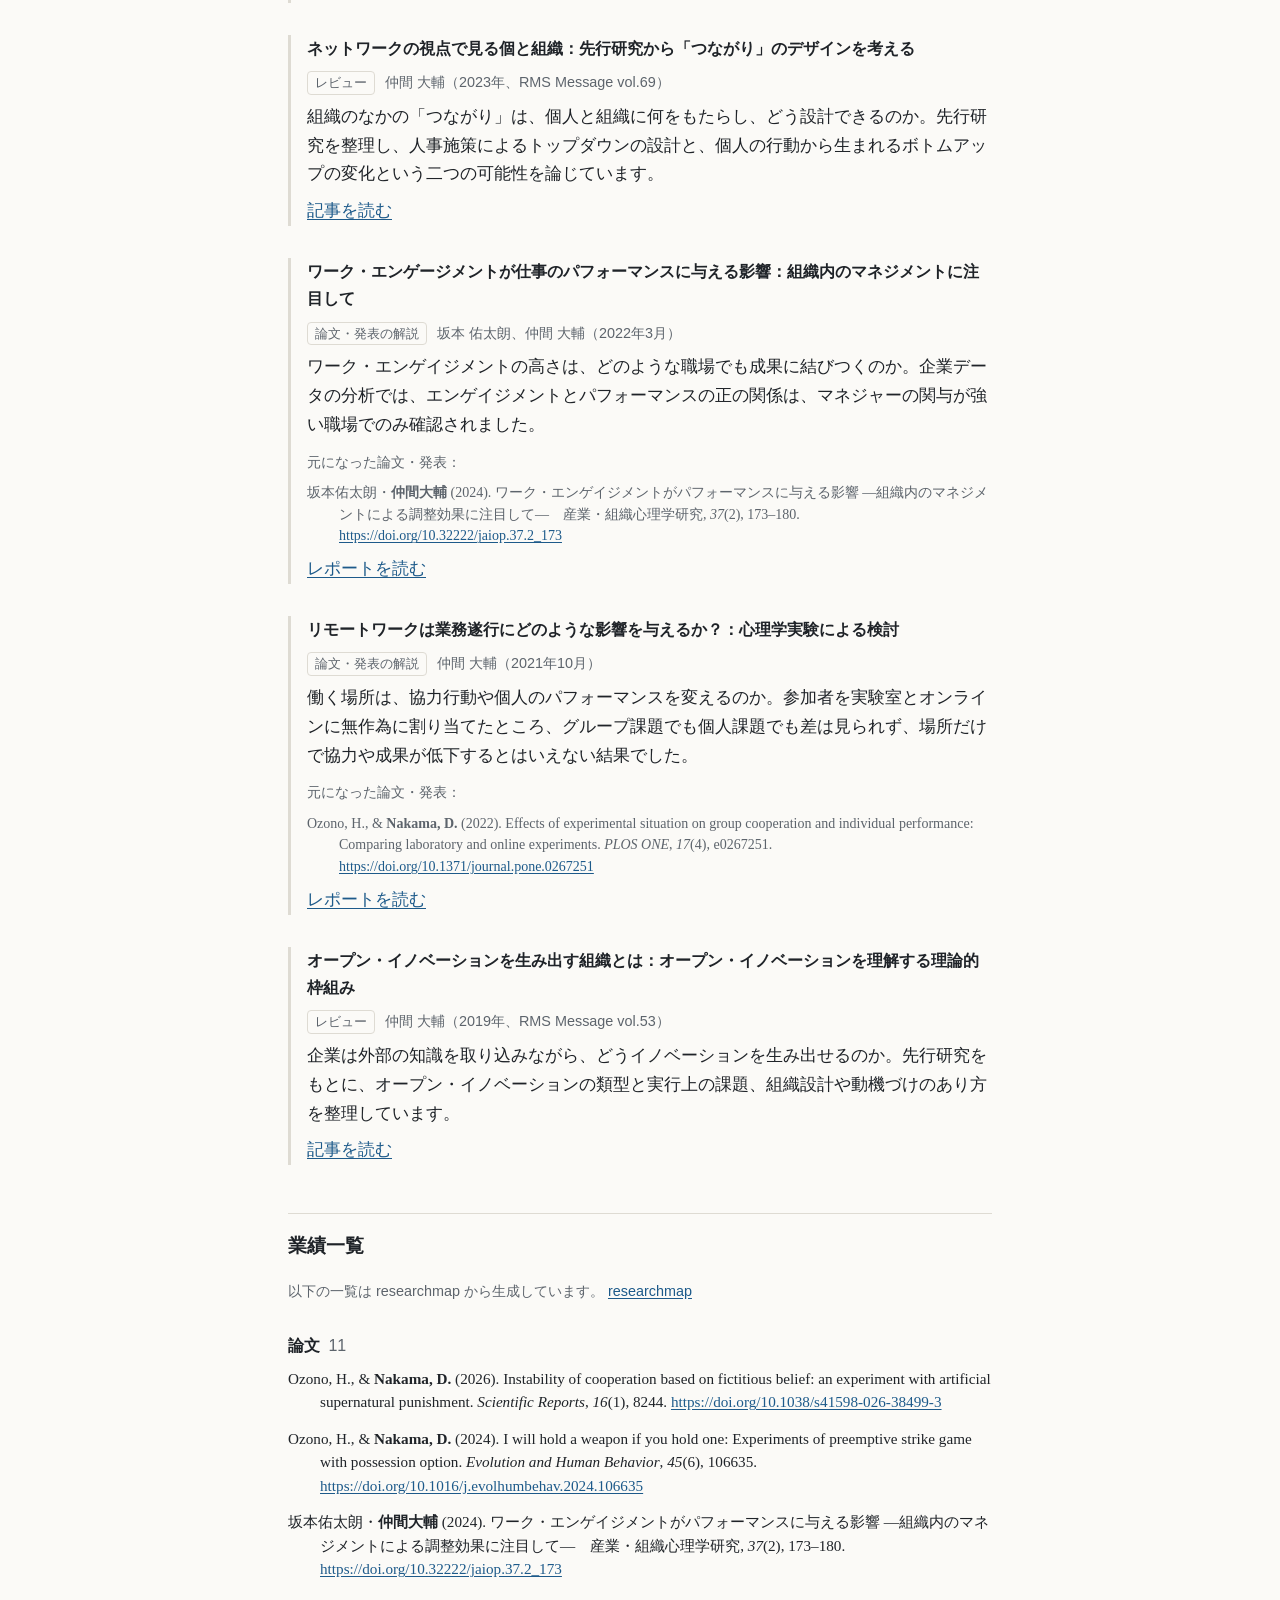
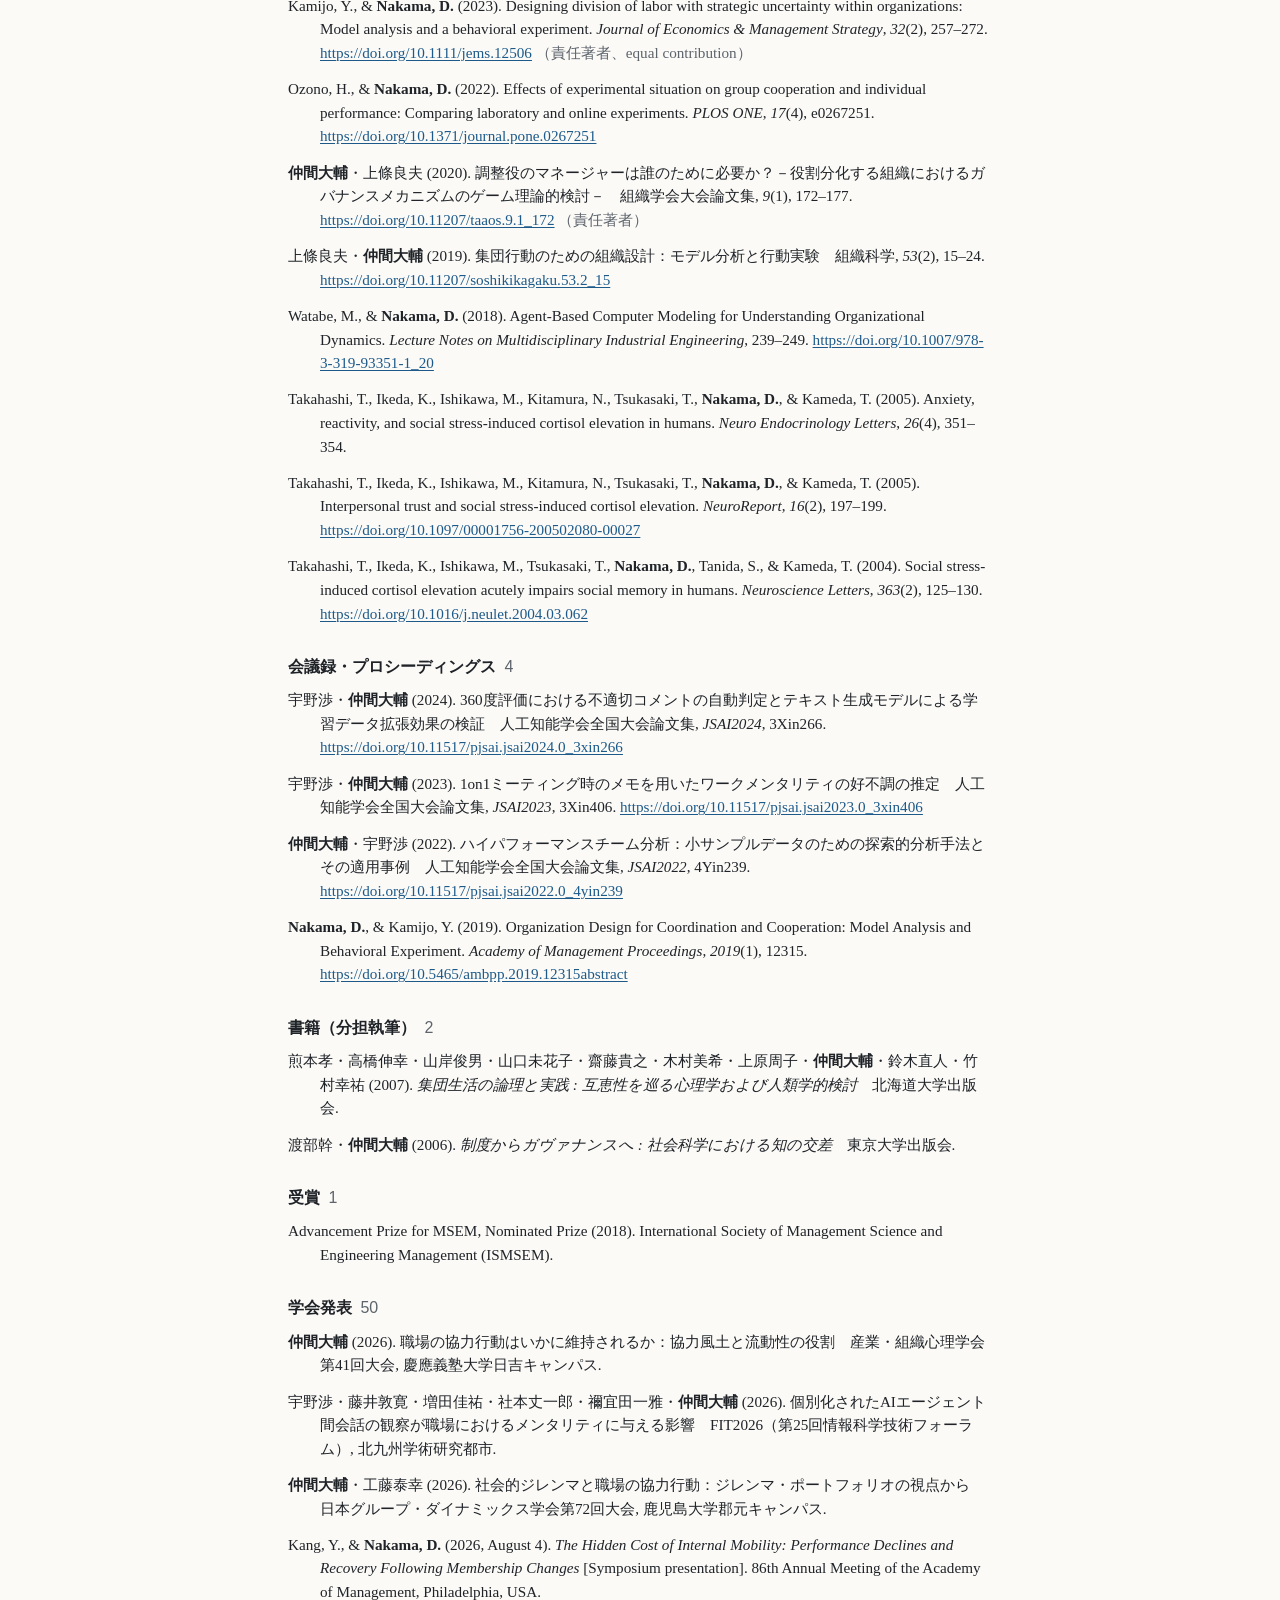
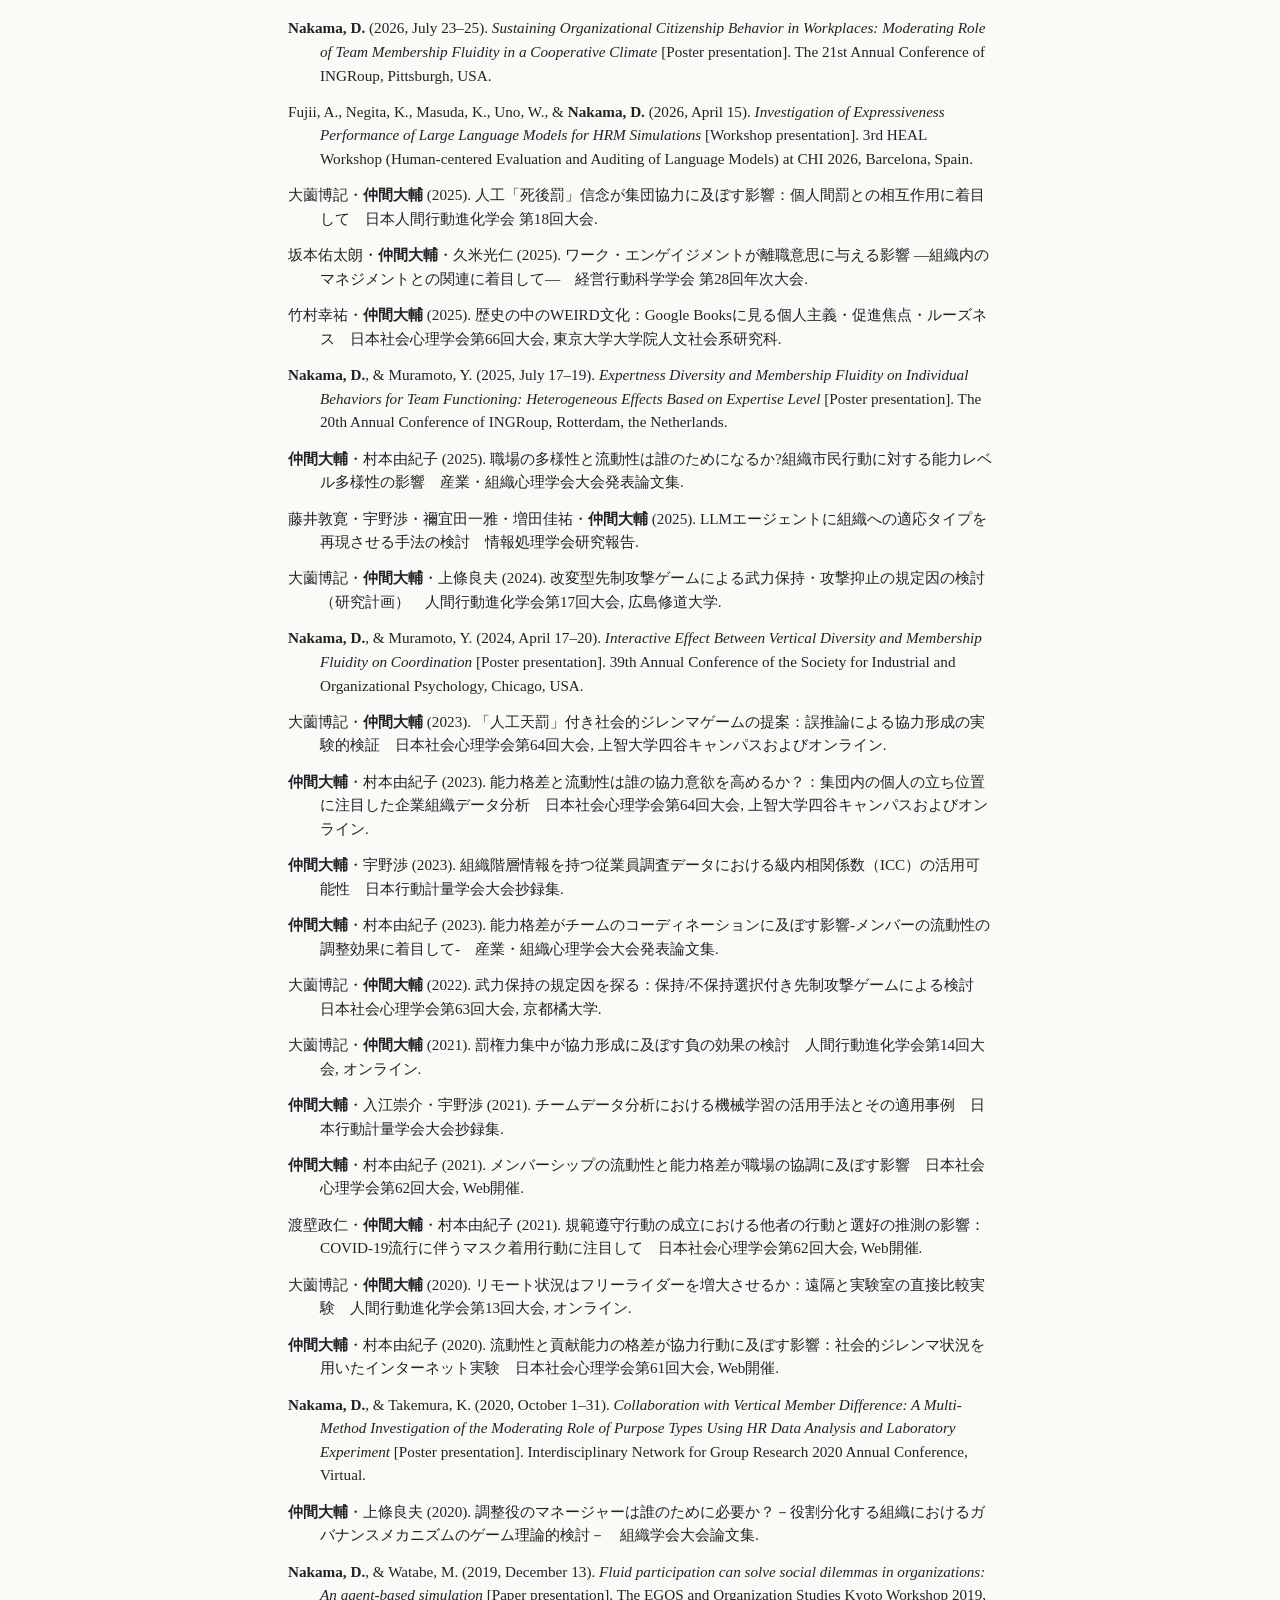
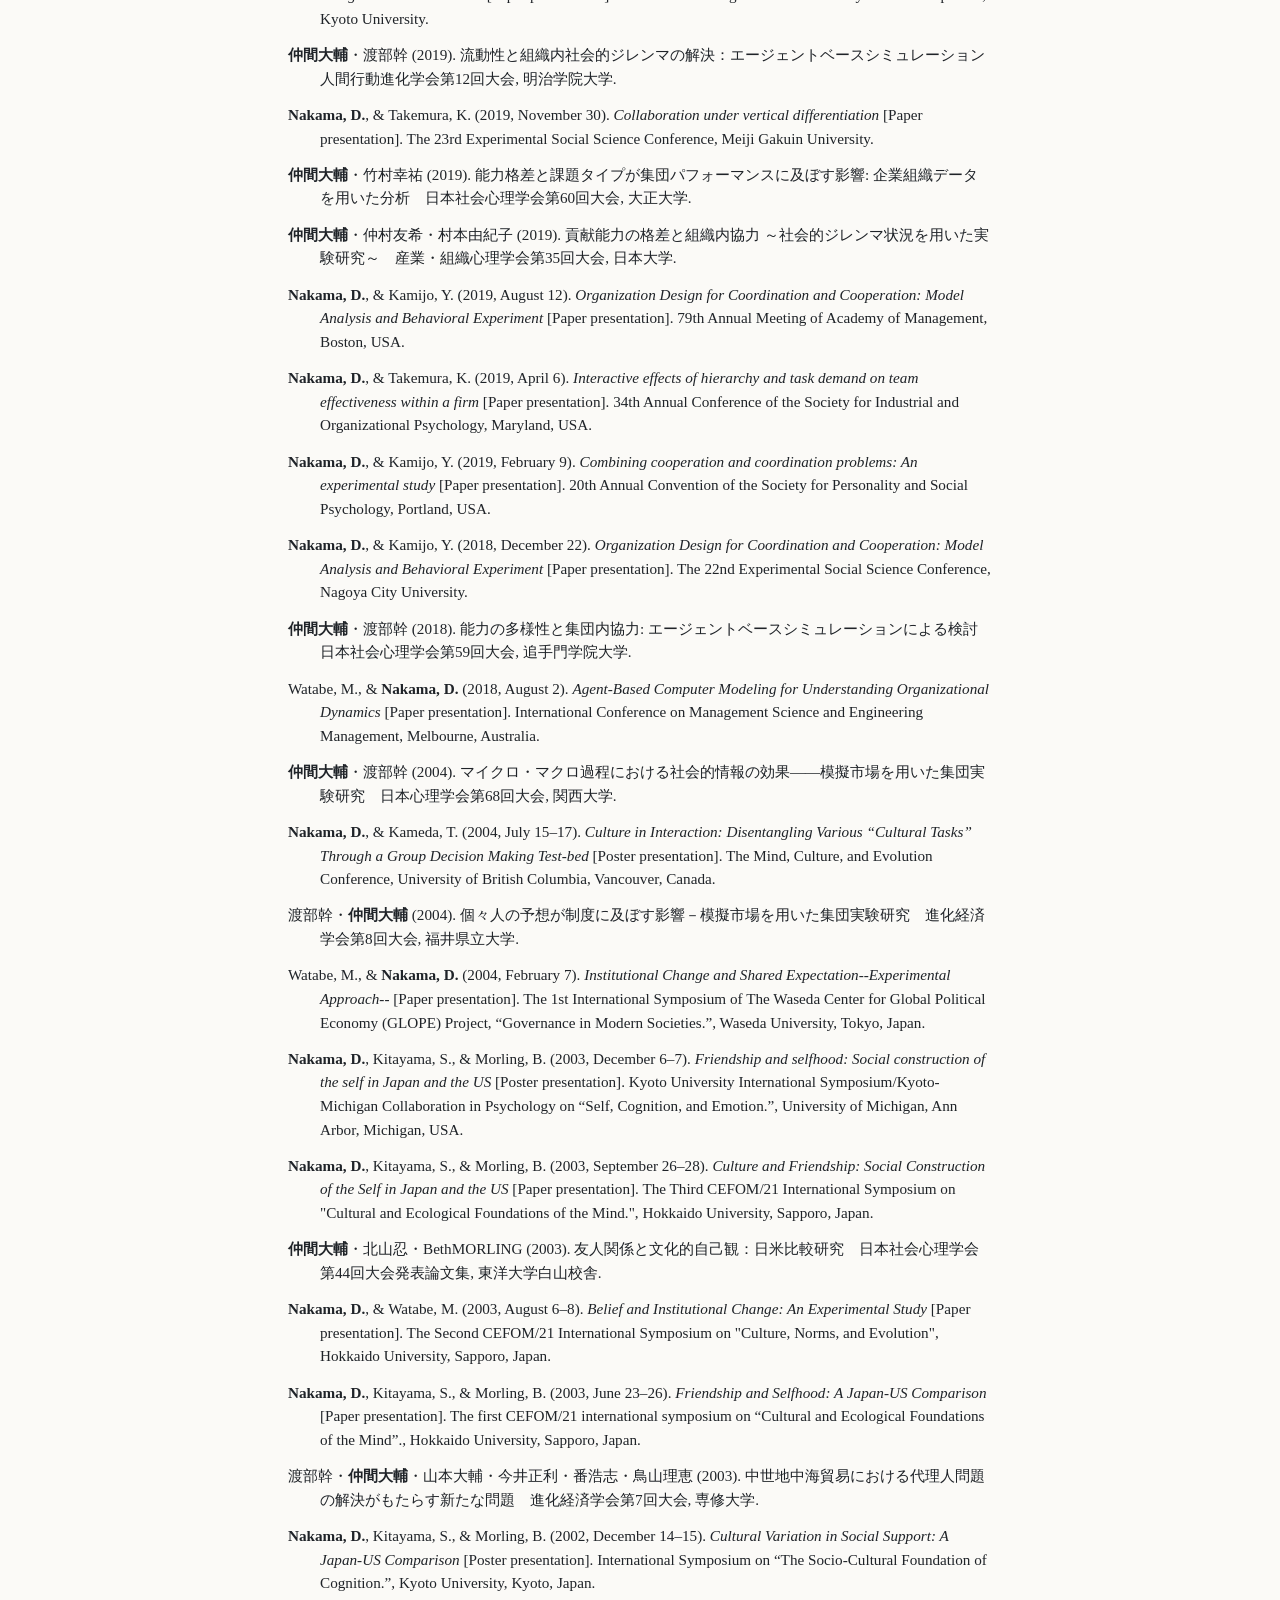
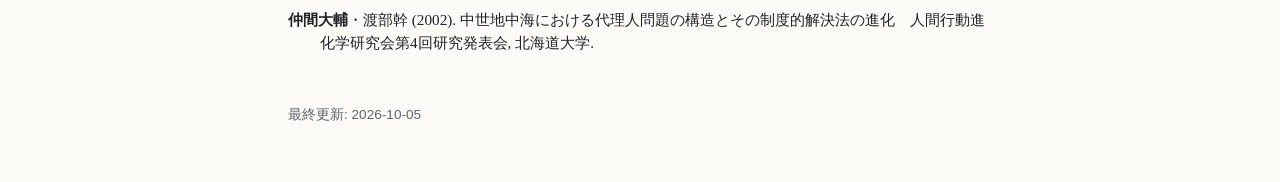
==== commit 415e8c3e: "Add degree programs to education, reword the equal-contribution note in Japanese Co-Authored-By: Cla" ====
--- a/ja/index.html
+++ b/ja/index.html
@@ -31,7 +31,7 @@
 <dt>職歴</dt>
 <dd><span class="when">2017年4月–現在</span><span class="nb">株式会社リクルートマネジメントソリューションズ</span> <span class="nb">組織行動研究所</span> <span class="nb">主任研究員</span><br><span class="when">2006年4月–2017年3月</span><span class="nb">株式会社リクルートホールディングス</span></dd>
 <dt>学歴</dt>
-<dd><span class="when">2018年4月–2022年3月</span>東京大学 大学院人文社会系研究科<br><span class="when">2003年4月–2005年3月</span>北海道大学 大学院文学研究科<br><span class="when">1999年4月–2003年3月</span>京都大学 総合人間学部</dd>
+<dd><span class="when">2018年4月–2022年3月</span>東京大学 大学院人文社会系研究科 博士課程<br><span class="when">2003年4月–2005年3月</span>北海道大学 大学院文学研究科 修士課程<br><span class="when">1999年4月–2003年3月</span>京都大学 総合人間学部</dd>
 <dt>学位</dt>
 <dd><span class="when">2025年6月</span>博士（社会心理学）、東京大学</dd>
 </dl>
@@ -42,7 +42,7 @@
 <p>人々が互いの行動を十分に見通せないとき、どのような仕事の分け方が協力とコーディネーションを促すのか。分業の構造やマネージャーによる調整が、個人の行動と組織全体の成果に及ぼす影響を、ゲーム理論モデルと行動実験で研究しています。</p>
 <p class="source">代表的な論文・発表：</p>
 <ul class="works">
-<li>Kamijo, Y., &amp; <strong>Nakama, D.</strong> (2023). Designing division of labor with strategic uncertainty within organizations: Model analysis and a behavioral experiment. <i>Journal of Economics &amp; Management Strategy</i>, <i>32</i>(2), 257–272. <a href="https://doi.org/10.1111/jems.12506">https://doi.org/10.1111/jems.12506</a> <span class="note">（責任著者、両著者は同等に貢献）</span></li>
+<li>Kamijo, Y., &amp; <strong>Nakama, D.</strong> (2023). Designing division of labor with strategic uncertainty within organizations: Model analysis and a behavioral experiment. <i>Journal of Economics &amp; Management Strategy</i>, <i>32</i>(2), 257–272. <a href="https://doi.org/10.1111/jems.12506">https://doi.org/10.1111/jems.12506</a> <span class="note">（責任著者、equal contribution）</span></li>
 <li><strong>仲間大輔</strong>・上條良夫 (2020). 調整役のマネージャーは誰のために必要か？－役割分化する組織におけるガバナンスメカニズムのゲーム理論的検討－　組織学会大会論文集, <i>9</i>(1), 172–177. <a href="https://doi.org/10.11207/taaos.9.1_172">https://doi.org/10.11207/taaos.9.1_172</a> <span class="note">（責任著者）</span></li>
 </ul>
 <p class="source theme-reports">関連する研究レポート：<a href="https://www.recruit-ms.co.jp/research/study_report/0000001211/">業務デザインがコラボレーションに及ぼす影響</a></p>
@@ -76,7 +76,7 @@
 <section id="selected">
 <h2>主要業績</h2>
 <ul class="works">
-<li>Kamijo, Y., &amp; <strong>Nakama, D.</strong> (2023). Designing division of labor with strategic uncertainty within organizations: Model analysis and a behavioral experiment. <i>Journal of Economics &amp; Management Strategy</i>, <i>32</i>(2), 257–272. <a href="https://doi.org/10.1111/jems.12506">https://doi.org/10.1111/jems.12506</a> <span class="note">（責任著者、両著者は同等に貢献）</span></li>
+<li>Kamijo, Y., &amp; <strong>Nakama, D.</strong> (2023). Designing division of labor with strategic uncertainty within organizations: Model analysis and a behavioral experiment. <i>Journal of Economics &amp; Management Strategy</i>, <i>32</i>(2), 257–272. <a href="https://doi.org/10.1111/jems.12506">https://doi.org/10.1111/jems.12506</a> <span class="note">（責任著者、equal contribution）</span></li>
 <li>Ozono, H., &amp; <strong>Nakama, D.</strong> (2024). I will hold a weapon if you hold one: Experiments of preemptive strike game with possession option. <i>Evolution and Human Behavior</i>, <i>45</i>(6), 106635. <a href="https://doi.org/10.1016/j.evolhumbehav.2024.106635">https://doi.org/10.1016/j.evolhumbehav.2024.106635</a></li>
 <li>Ozono, H., &amp; <strong>Nakama, D.</strong> (2026). Instability of cooperation based on fictitious belief: an experiment with artificial supernatural punishment. <i>Scientific Reports</i>, <i>16</i>(1), 8244. <a href="https://doi.org/10.1038/s41598-026-38499-3">https://doi.org/10.1038/s41598-026-38499-3</a></li>
 <li>坂本佑太朗・<strong>仲間大輔</strong> (2024). ワーク・エンゲイジメントがパフォーマンスに与える影響 ―組織内のマネジメントによる調整効果に注目して―　産業・組織心理学研究, <i>37</i>(2), 173–180. <a href="https://doi.org/10.32222/jaiop.37.2_173">https://doi.org/10.32222/jaiop.37.2_173</a></li>
@@ -120,7 +120,7 @@
 <p>機能別構造と事業別構造のどちらが協働を促すのか。数理モデルでは機能別構造、行動実験では事業別構造が優位となり、メンバーの自律性が適切な業務設計を左右することが示されました。</p>
 <p class="source">元になった論文・発表：</p>
 <ul class="works">
-<li>Kamijo, Y., &amp; <strong>Nakama, D.</strong> (2023). Designing division of labor with strategic uncertainty within organizations: Model analysis and a behavioral experiment. <i>Journal of Economics &amp; Management Strategy</i>, <i>32</i>(2), 257–272. <a href="https://doi.org/10.1111/jems.12506">https://doi.org/10.1111/jems.12506</a> <span class="note">（責任著者、両著者は同等に貢献）</span></li>
+<li>Kamijo, Y., &amp; <strong>Nakama, D.</strong> (2023). Designing division of labor with strategic uncertainty within organizations: Model analysis and a behavioral experiment. <i>Journal of Economics &amp; Management Strategy</i>, <i>32</i>(2), 257–272. <a href="https://doi.org/10.1111/jems.12506">https://doi.org/10.1111/jems.12506</a> <span class="note">（責任著者、equal contribution）</span></li>
 </ul>
 <p><a href="https://www.recruit-ms.co.jp/research/study_report/0000001211/">レポートを読む</a></p>
 </article>
@@ -177,7 +177,7 @@
 <li>Ozono, H., &amp; <strong>Nakama, D.</strong> (2026). Instability of cooperation based on fictitious belief: an experiment with artificial supernatural punishment. <i>Scientific Reports</i>, <i>16</i>(1), 8244. <a href="https://doi.org/10.1038/s41598-026-38499-3">https://doi.org/10.1038/s41598-026-38499-3</a></li>
 <li>Ozono, H., &amp; <strong>Nakama, D.</strong> (2024). I will hold a weapon if you hold one: Experiments of preemptive strike game with possession option. <i>Evolution and Human Behavior</i>, <i>45</i>(6), 106635. <a href="https://doi.org/10.1016/j.evolhumbehav.2024.106635">https://doi.org/10.1016/j.evolhumbehav.2024.106635</a></li>
 <li>坂本佑太朗・<strong>仲間大輔</strong> (2024). ワーク・エンゲイジメントがパフォーマンスに与える影響 ―組織内のマネジメントによる調整効果に注目して―　産業・組織心理学研究, <i>37</i>(2), 173–180. <a href="https://doi.org/10.32222/jaiop.37.2_173">https://doi.org/10.32222/jaiop.37.2_173</a></li>
-<li>Kamijo, Y., &amp; <strong>Nakama, D.</strong> (2023). Designing division of labor with strategic uncertainty within organizations: Model analysis and a behavioral experiment. <i>Journal of Economics &amp; Management Strategy</i>, <i>32</i>(2), 257–272. <a href="https://doi.org/10.1111/jems.12506">https://doi.org/10.1111/jems.12506</a> <span class="note">（責任著者、両著者は同等に貢献）</span></li>
+<li>Kamijo, Y., &amp; <strong>Nakama, D.</strong> (2023). Designing division of labor with strategic uncertainty within organizations: Model analysis and a behavioral experiment. <i>Journal of Economics &amp; Management Strategy</i>, <i>32</i>(2), 257–272. <a href="https://doi.org/10.1111/jems.12506">https://doi.org/10.1111/jems.12506</a> <span class="note">（責任著者、equal contribution）</span></li>
 <li>Ozono, H., &amp; <strong>Nakama, D.</strong> (2022). Effects of experimental situation on group cooperation and individual performance: Comparing laboratory and online experiments. <i>PLOS ONE</i>, <i>17</i>(4), e0267251. <a href="https://doi.org/10.1371/journal.pone.0267251">https://doi.org/10.1371/journal.pone.0267251</a></li>
 <li><strong>仲間大輔</strong>・上條良夫 (2020). 調整役のマネージャーは誰のために必要か？－役割分化する組織におけるガバナンスメカニズムのゲーム理論的検討－　組織学会大会論文集, <i>9</i>(1), 172–177. <a href="https://doi.org/10.11207/taaos.9.1_172">https://doi.org/10.11207/taaos.9.1_172</a> <span class="note">（責任著者）</span></li>
 <li>上條良夫・<strong>仲間大輔</strong> (2019). 集団行動のための組織設計：モデル分析と行動実験　組織科学, <i>53</i>(2), 15–24. <a href="https://doi.org/10.11207/soshikikagaku.53.2_15">https://doi.org/10.11207/soshikikagaku.53.2_15</a></li>
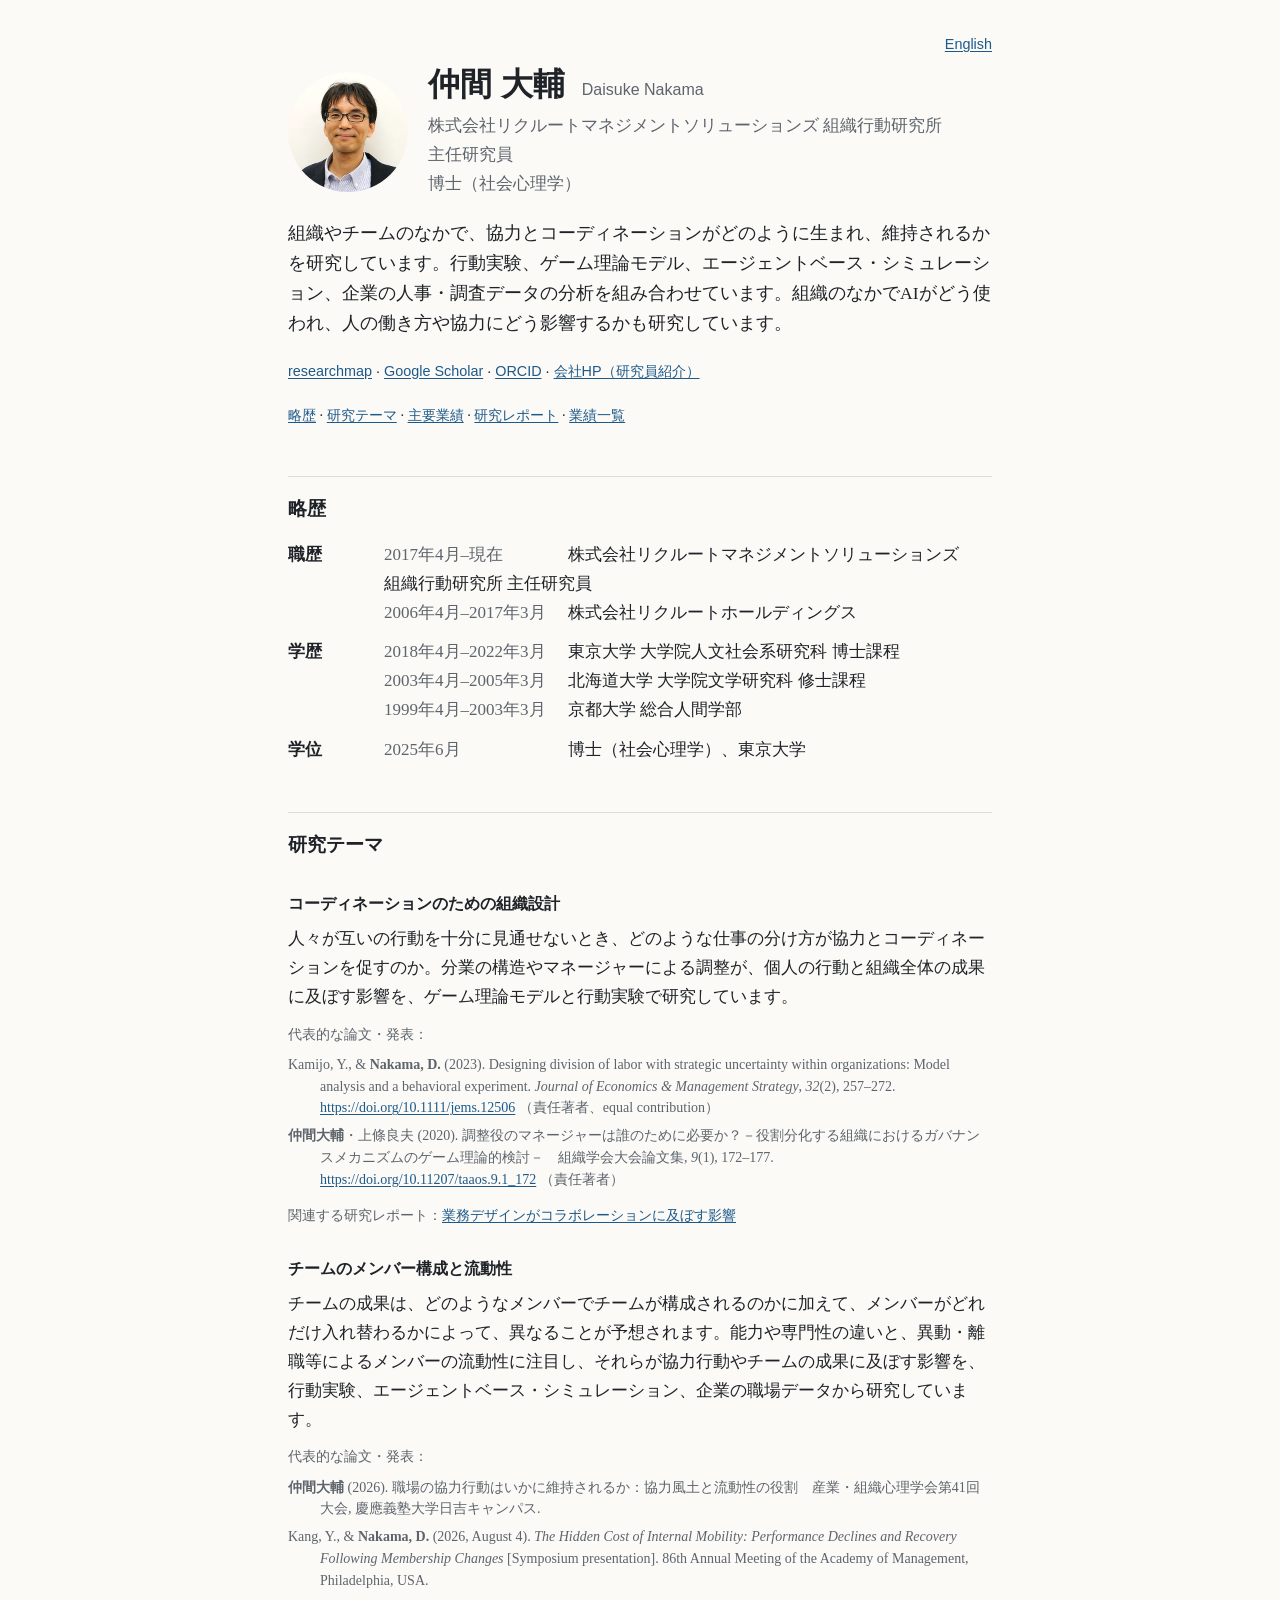
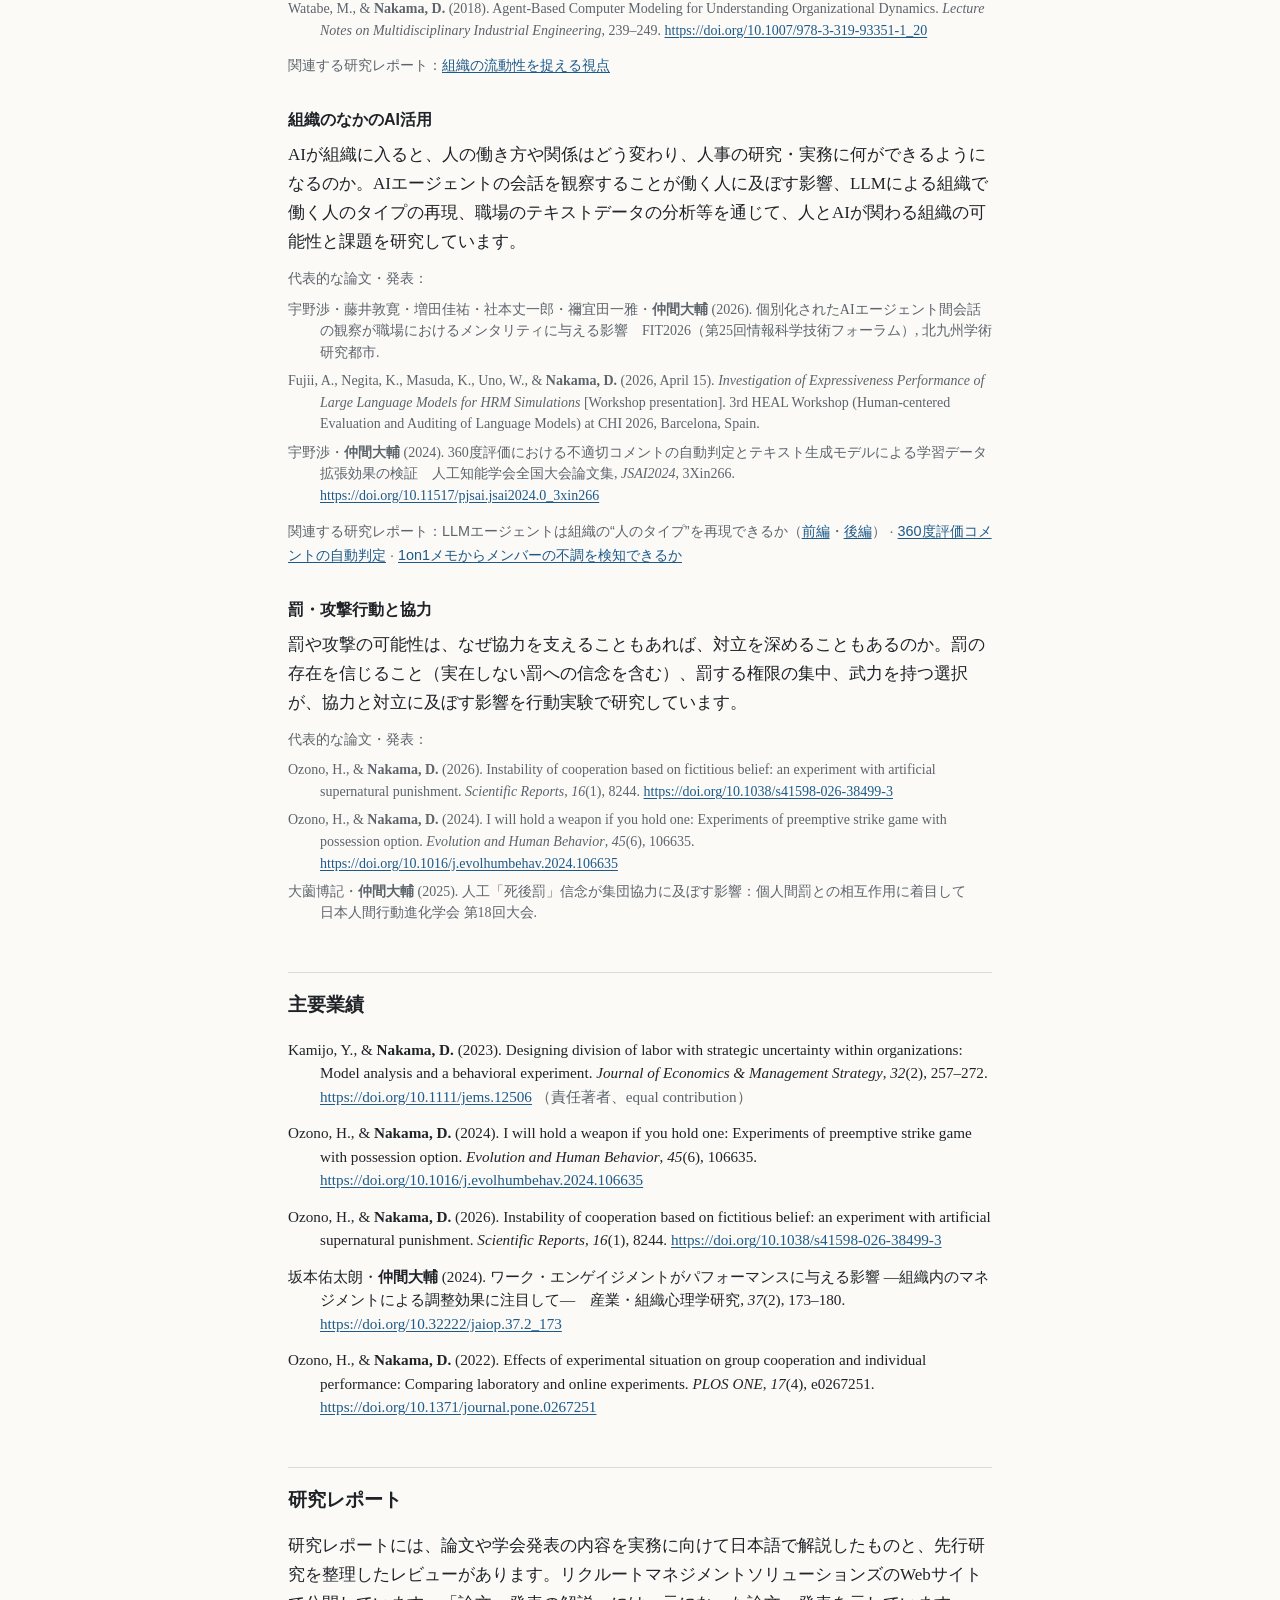
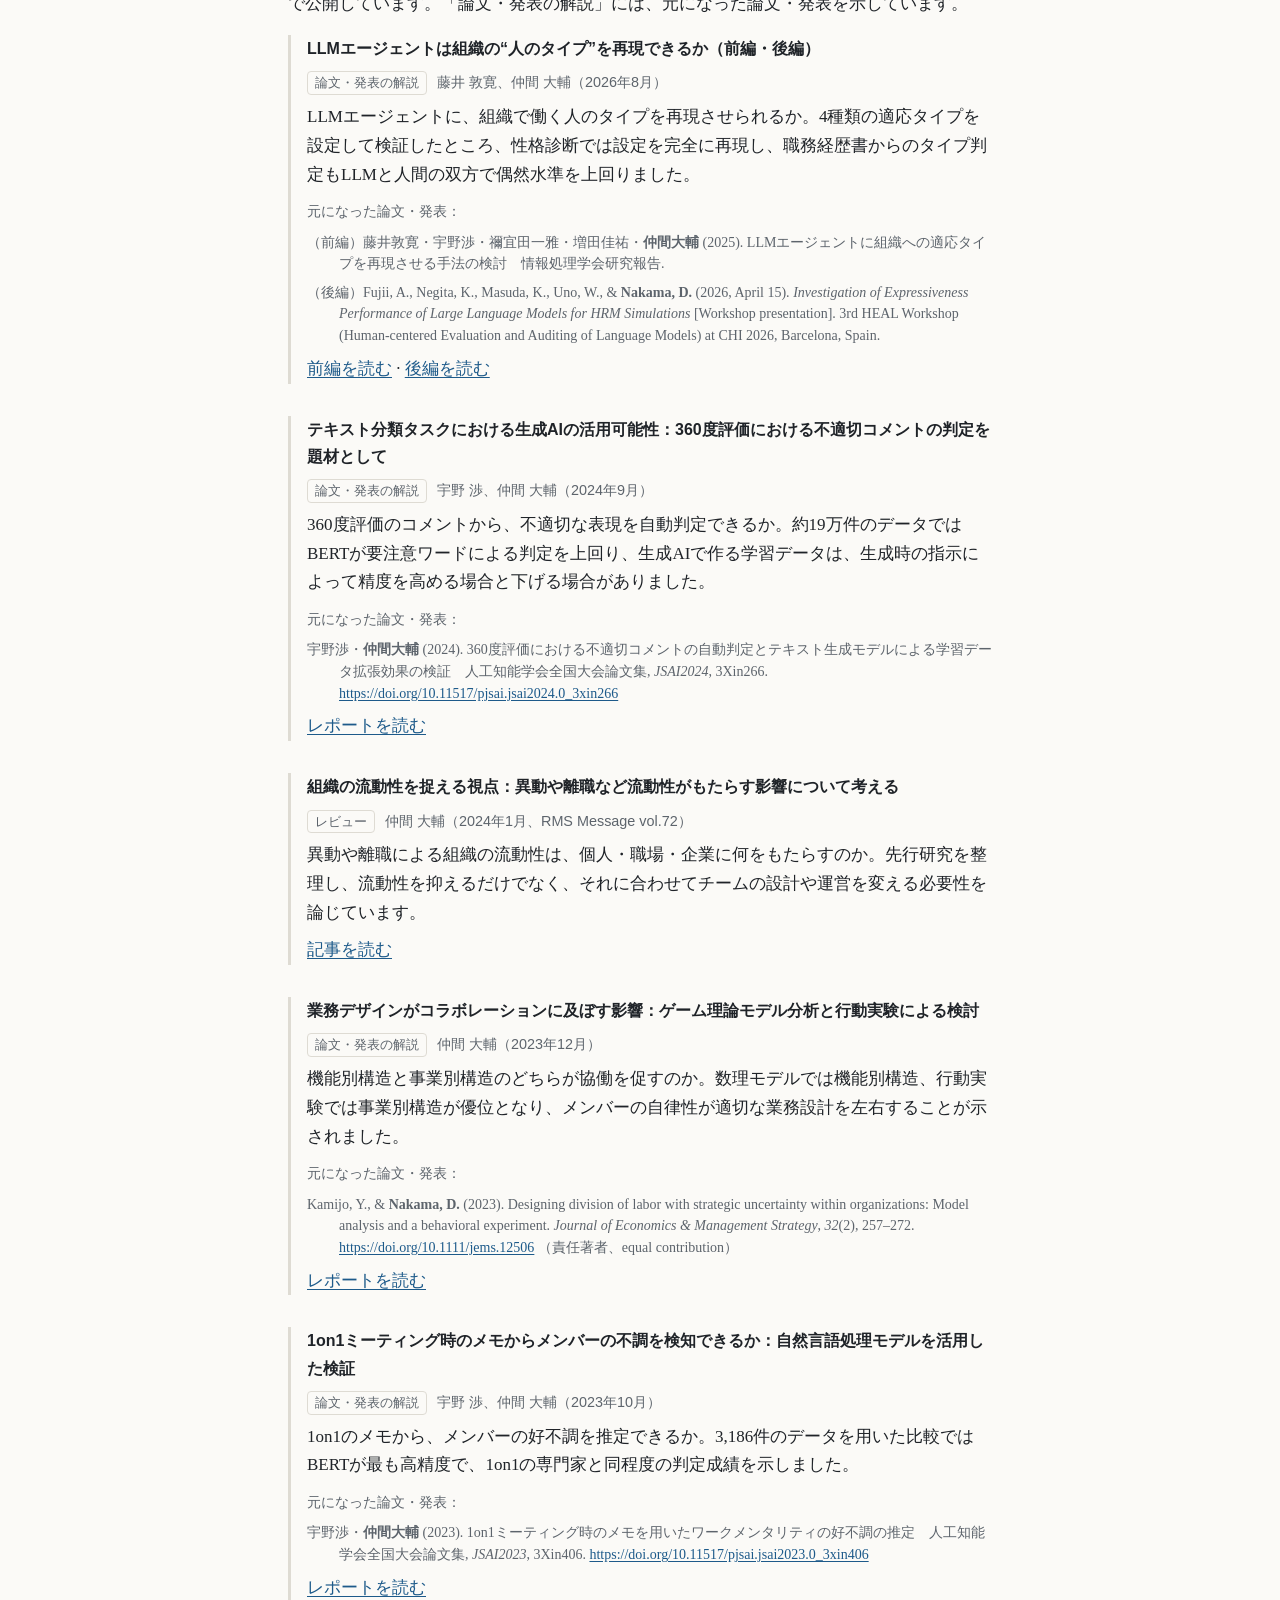
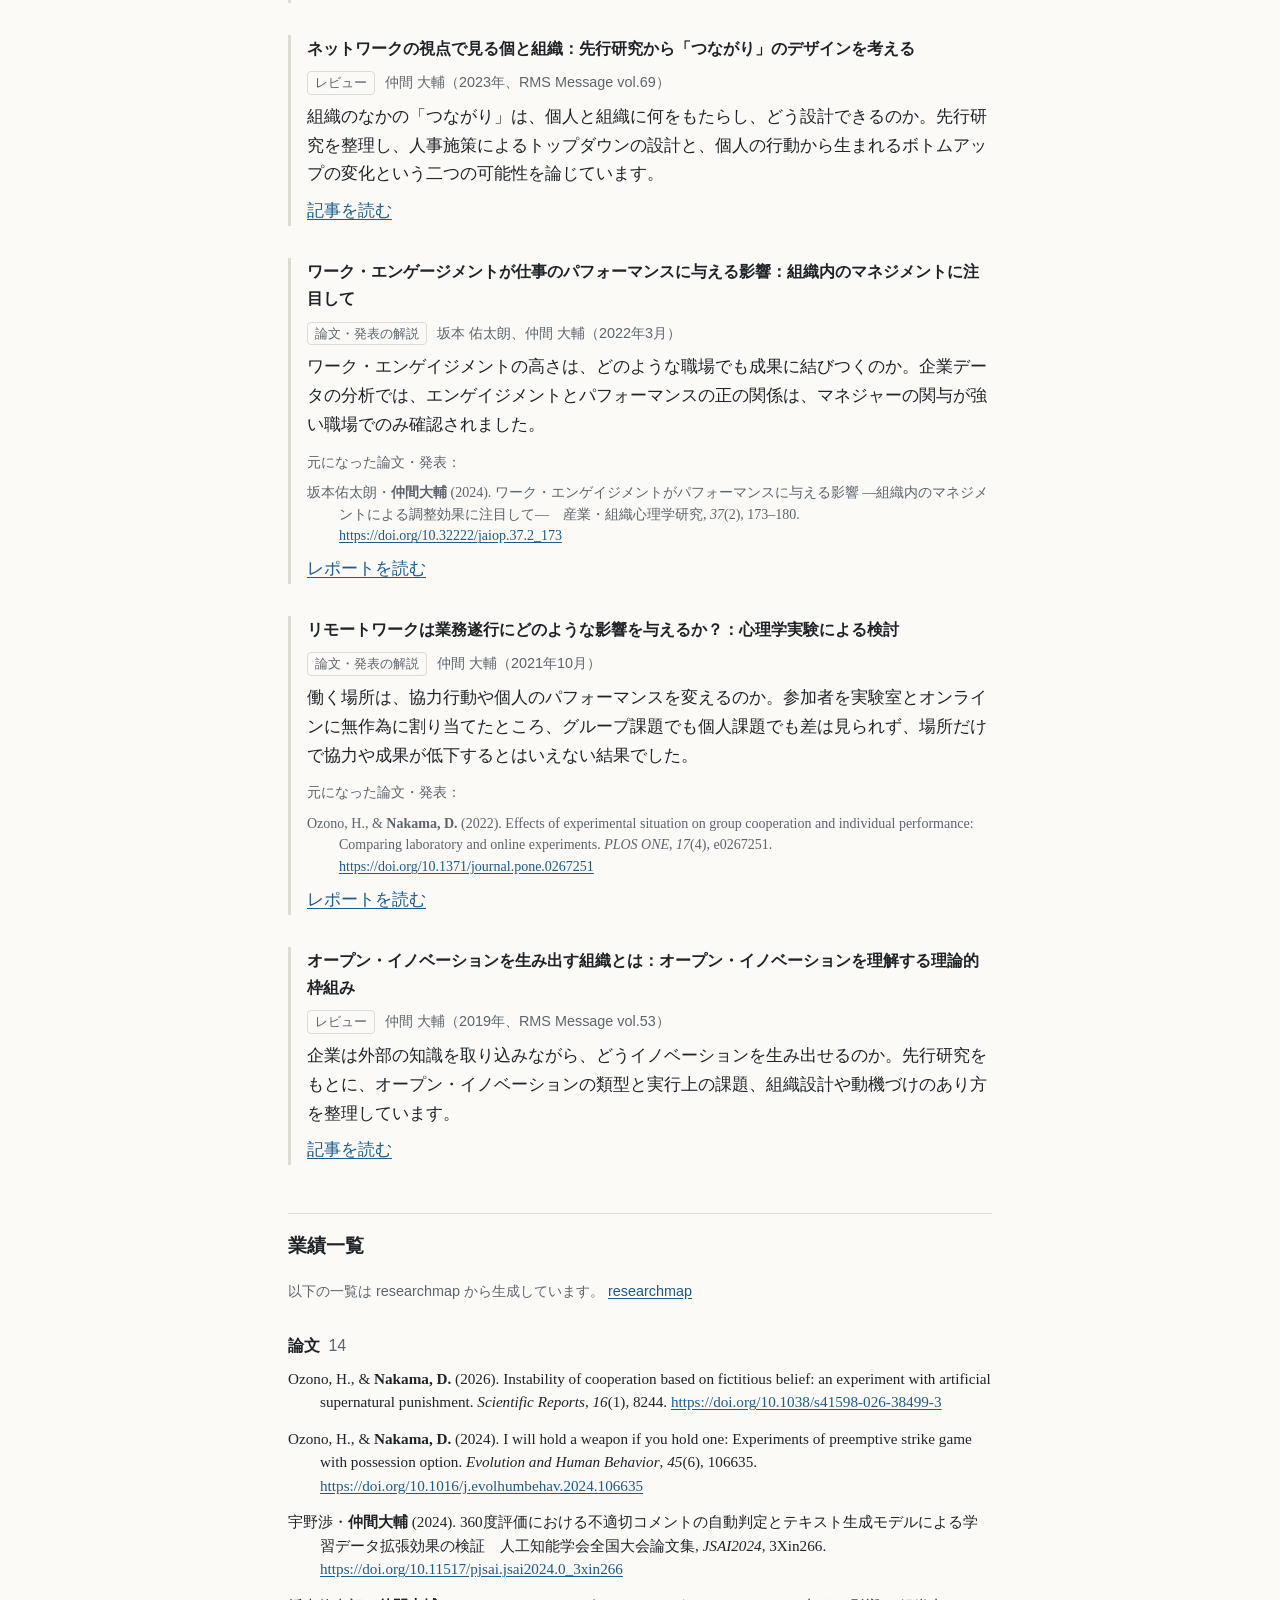
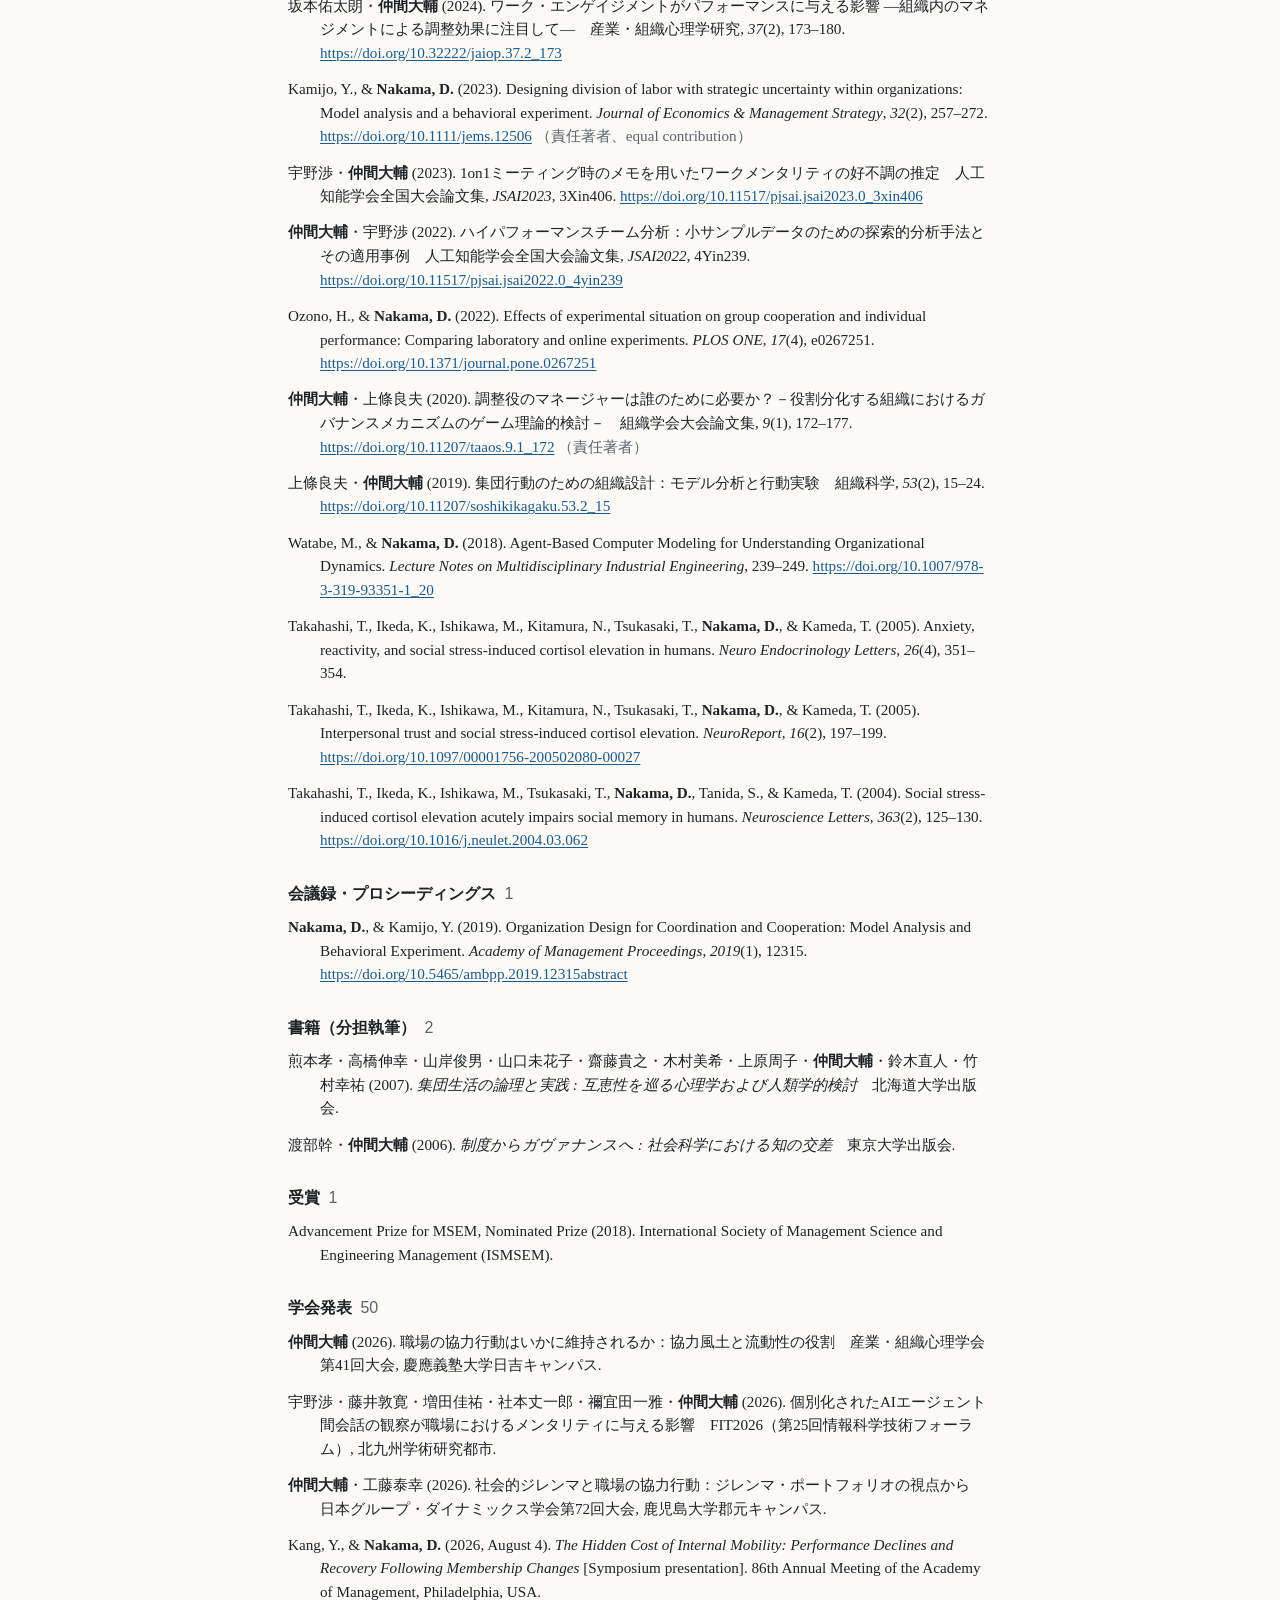
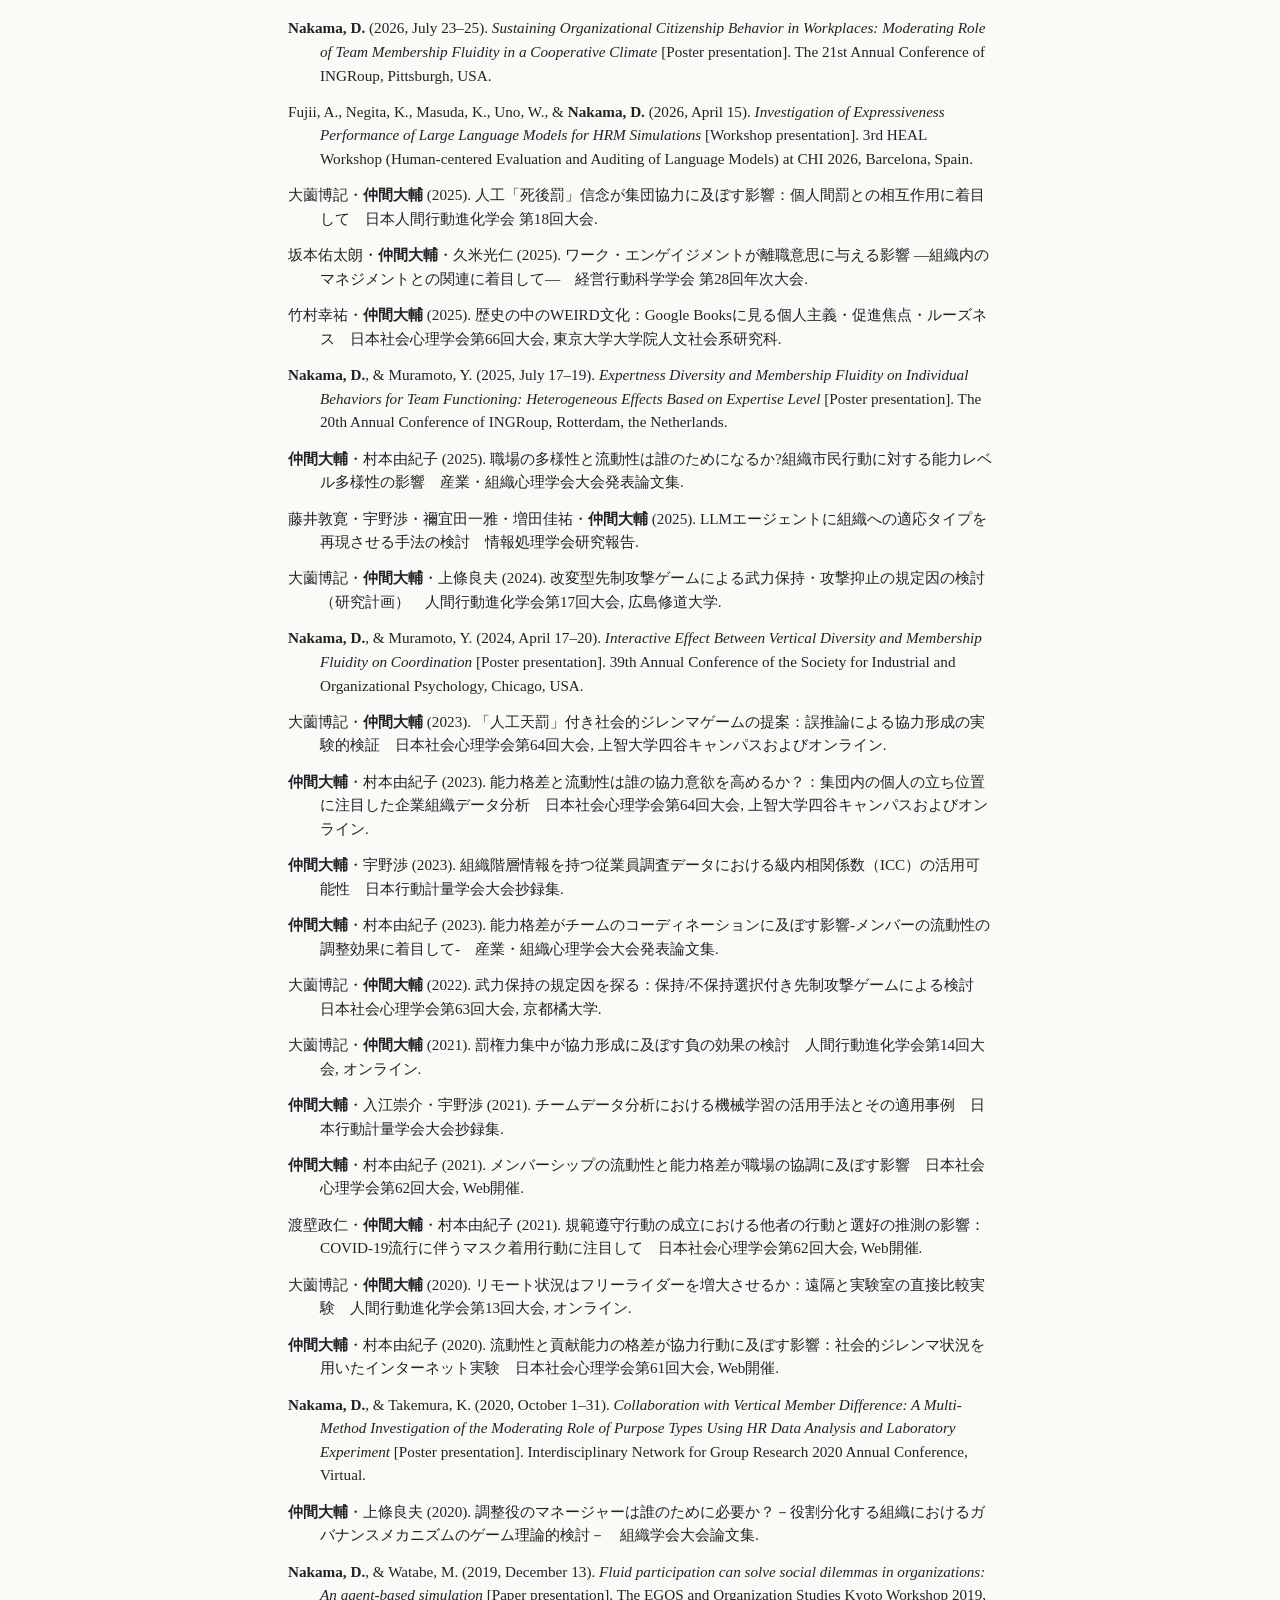
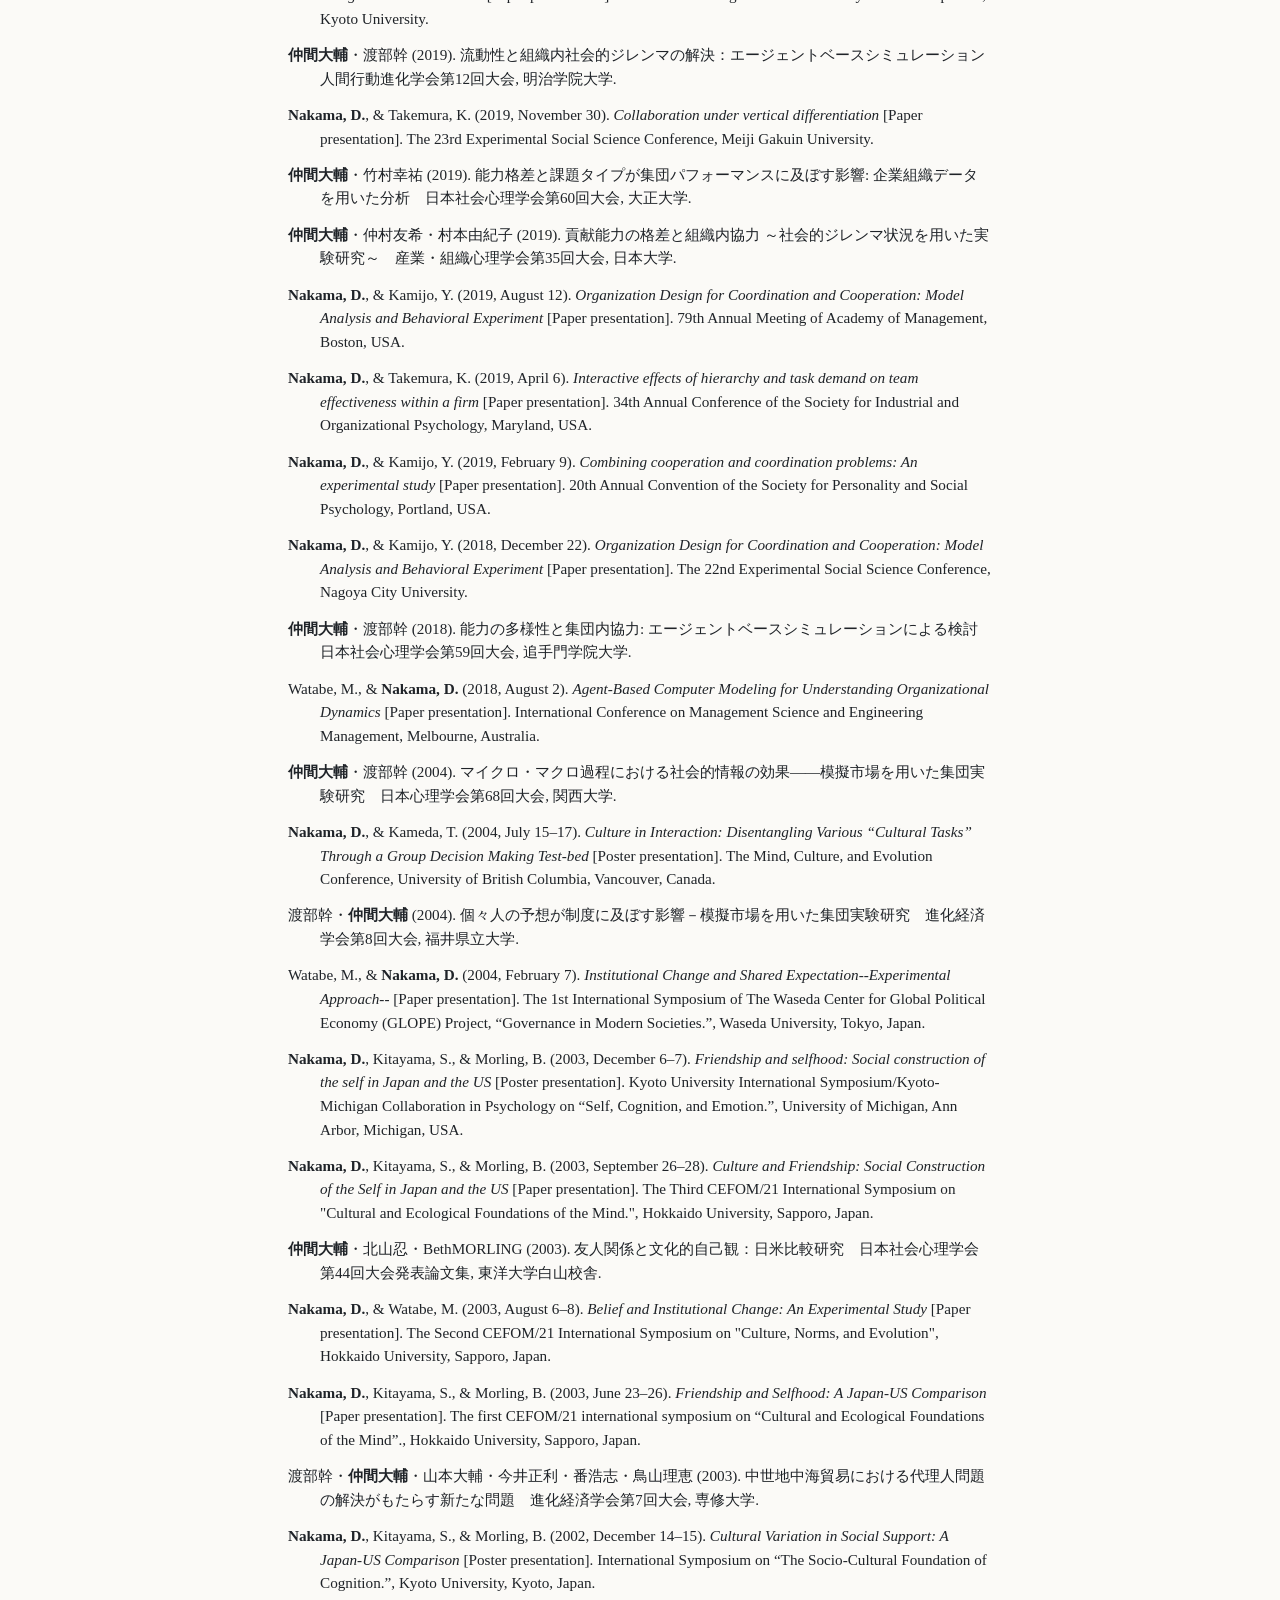
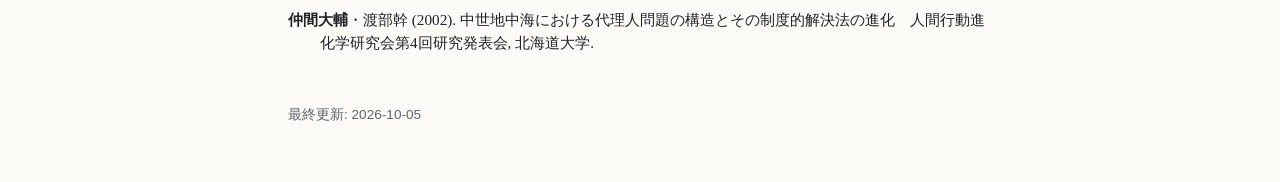
==== commit 082d839a: "Move domestic conference proceedings papers into the papers list Co-Authored-By: Claude Opus 5.5 <no" ====
--- a/ja/index.html
+++ b/ja/index.html
@@ -172,12 +172,15 @@
 <section id="all-works">
 <h2>業績一覧</h2>
 <p class="meta">以下の一覧は researchmap から生成しています。 <a href="https://researchmap.jp/dnakama">researchmap</a></p>
-<h3>論文 <span class="count">11</span></h3>
+<h3>論文 <span class="count">14</span></h3>
 <ul class="works">
 <li>Ozono, H., &amp; <strong>Nakama, D.</strong> (2026). Instability of cooperation based on fictitious belief: an experiment with artificial supernatural punishment. <i>Scientific Reports</i>, <i>16</i>(1), 8244. <a href="https://doi.org/10.1038/s41598-026-38499-3">https://doi.org/10.1038/s41598-026-38499-3</a></li>
 <li>Ozono, H., &amp; <strong>Nakama, D.</strong> (2024). I will hold a weapon if you hold one: Experiments of preemptive strike game with possession option. <i>Evolution and Human Behavior</i>, <i>45</i>(6), 106635. <a href="https://doi.org/10.1016/j.evolhumbehav.2024.106635">https://doi.org/10.1016/j.evolhumbehav.2024.106635</a></li>
+<li>宇野渉・<strong>仲間大輔</strong> (2024). 360度評価における不適切コメントの自動判定とテキスト生成モデルによる学習データ拡張効果の検証　人工知能学会全国大会論文集, <i>JSAI2024</i>, 3Xin266. <a href="https://doi.org/10.11517/pjsai.jsai2024.0_3xin266">https://doi.org/10.11517/pjsai.jsai2024.0_3xin266</a></li>
 <li>坂本佑太朗・<strong>仲間大輔</strong> (2024). ワーク・エンゲイジメントがパフォーマンスに与える影響 ―組織内のマネジメントによる調整効果に注目して―　産業・組織心理学研究, <i>37</i>(2), 173–180. <a href="https://doi.org/10.32222/jaiop.37.2_173">https://doi.org/10.32222/jaiop.37.2_173</a></li>
 <li>Kamijo, Y., &amp; <strong>Nakama, D.</strong> (2023). Designing division of labor with strategic uncertainty within organizations: Model analysis and a behavioral experiment. <i>Journal of Economics &amp; Management Strategy</i>, <i>32</i>(2), 257–272. <a href="https://doi.org/10.1111/jems.12506">https://doi.org/10.1111/jems.12506</a> <span class="note">（責任著者、equal contribution）</span></li>
+<li>宇野渉・<strong>仲間大輔</strong> (2023). 1on1ミーティング時のメモを用いたワークメンタリティの好不調の推定　人工知能学会全国大会論文集, <i>JSAI2023</i>, 3Xin406. <a href="https://doi.org/10.11517/pjsai.jsai2023.0_3xin406">https://doi.org/10.11517/pjsai.jsai2023.0_3xin406</a></li>
+<li><strong>仲間大輔</strong>・宇野渉 (2022). ハイパフォーマンスチーム分析：小サンプルデータのための探索的分析手法とその適用事例　人工知能学会全国大会論文集, <i>JSAI2022</i>, 4Yin239. <a href="https://doi.org/10.11517/pjsai.jsai2022.0_4yin239">https://doi.org/10.11517/pjsai.jsai2022.0_4yin239</a></li>
 <li>Ozono, H., &amp; <strong>Nakama, D.</strong> (2022). Effects of experimental situation on group cooperation and individual performance: Comparing laboratory and online experiments. <i>PLOS ONE</i>, <i>17</i>(4), e0267251. <a href="https://doi.org/10.1371/journal.pone.0267251">https://doi.org/10.1371/journal.pone.0267251</a></li>
 <li><strong>仲間大輔</strong>・上條良夫 (2020). 調整役のマネージャーは誰のために必要か？－役割分化する組織におけるガバナンスメカニズムのゲーム理論的検討－　組織学会大会論文集, <i>9</i>(1), 172–177. <a href="https://doi.org/10.11207/taaos.9.1_172">https://doi.org/10.11207/taaos.9.1_172</a> <span class="note">（責任著者）</span></li>
 <li>上條良夫・<strong>仲間大輔</strong> (2019). 集団行動のための組織設計：モデル分析と行動実験　組織科学, <i>53</i>(2), 15–24. <a href="https://doi.org/10.11207/soshikikagaku.53.2_15">https://doi.org/10.11207/soshikikagaku.53.2_15</a></li>
@@ -186,11 +189,8 @@
 <li>Takahashi, T., Ikeda, K., Ishikawa, M., Kitamura, N., Tsukasaki, T., <strong>Nakama, D.</strong>, &amp; Kameda, T. (2005). Interpersonal trust and social stress-induced cortisol elevation. <i>NeuroReport</i>, <i>16</i>(2), 197–199. <a href="https://doi.org/10.1097/00001756-200502080-00027">https://doi.org/10.1097/00001756-200502080-00027</a></li>
 <li>Takahashi, T., Ikeda, K., Ishikawa, M., Tsukasaki, T., <strong>Nakama, D.</strong>, Tanida, S., &amp; Kameda, T. (2004). Social stress-induced cortisol elevation acutely impairs social memory in humans. <i>Neuroscience Letters</i>, <i>363</i>(2), 125–130. <a href="https://doi.org/10.1016/j.neulet.2004.03.062">https://doi.org/10.1016/j.neulet.2004.03.062</a></li>
 </ul>
-<h3>会議録・プロシーディングス <span class="count">4</span></h3>
-<ul class="works">
-<li>宇野渉・<strong>仲間大輔</strong> (2024). 360度評価における不適切コメントの自動判定とテキスト生成モデルによる学習データ拡張効果の検証　人工知能学会全国大会論文集, <i>JSAI2024</i>, 3Xin266. <a href="https://doi.org/10.11517/pjsai.jsai2024.0_3xin266">https://doi.org/10.11517/pjsai.jsai2024.0_3xin266</a></li>
-<li>宇野渉・<strong>仲間大輔</strong> (2023). 1on1ミーティング時のメモを用いたワークメンタリティの好不調の推定　人工知能学会全国大会論文集, <i>JSAI2023</i>, 3Xin406. <a href="https://doi.org/10.11517/pjsai.jsai2023.0_3xin406">https://doi.org/10.11517/pjsai.jsai2023.0_3xin406</a></li>
-<li><strong>仲間大輔</strong>・宇野渉 (2022). ハイパフォーマンスチーム分析：小サンプルデータのための探索的分析手法とその適用事例　人工知能学会全国大会論文集, <i>JSAI2022</i>, 4Yin239. <a href="https://doi.org/10.11517/pjsai.jsai2022.0_4yin239">https://doi.org/10.11517/pjsai.jsai2022.0_4yin239</a></li>
+<h3>会議録・プロシーディングス <span class="count">1</span></h3>
+<ul class="works">
 <li><strong>Nakama, D.</strong>, &amp; Kamijo, Y. (2019). Organization Design for Coordination and Cooperation: Model Analysis and Behavioral Experiment. <i>Academy of Management Proceedings</i>, <i>2019</i>(1), 12315. <a href="https://doi.org/10.5465/ambpp.2019.12315abstract">https://doi.org/10.5465/ambpp.2019.12315abstract</a></li>
 </ul>
 <h3>書籍（分担執筆） <span class="count">2</span></h3>
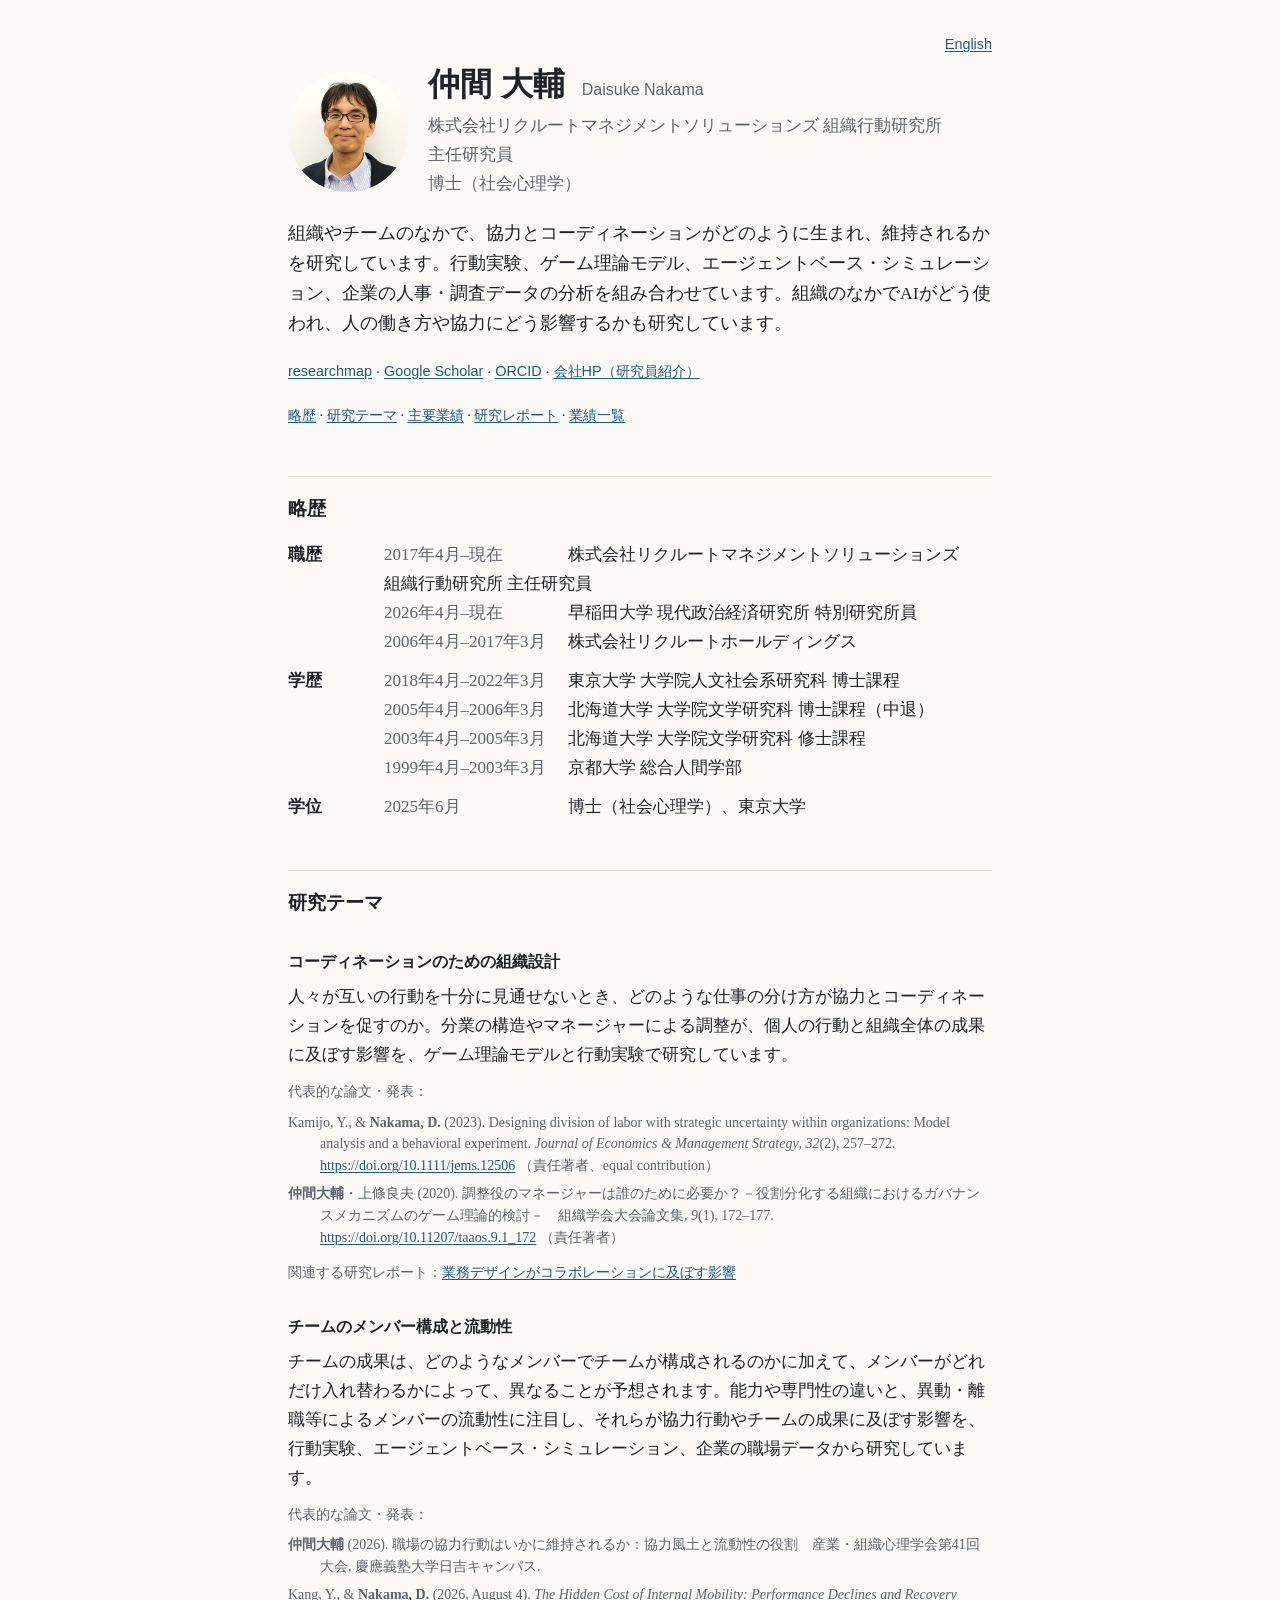
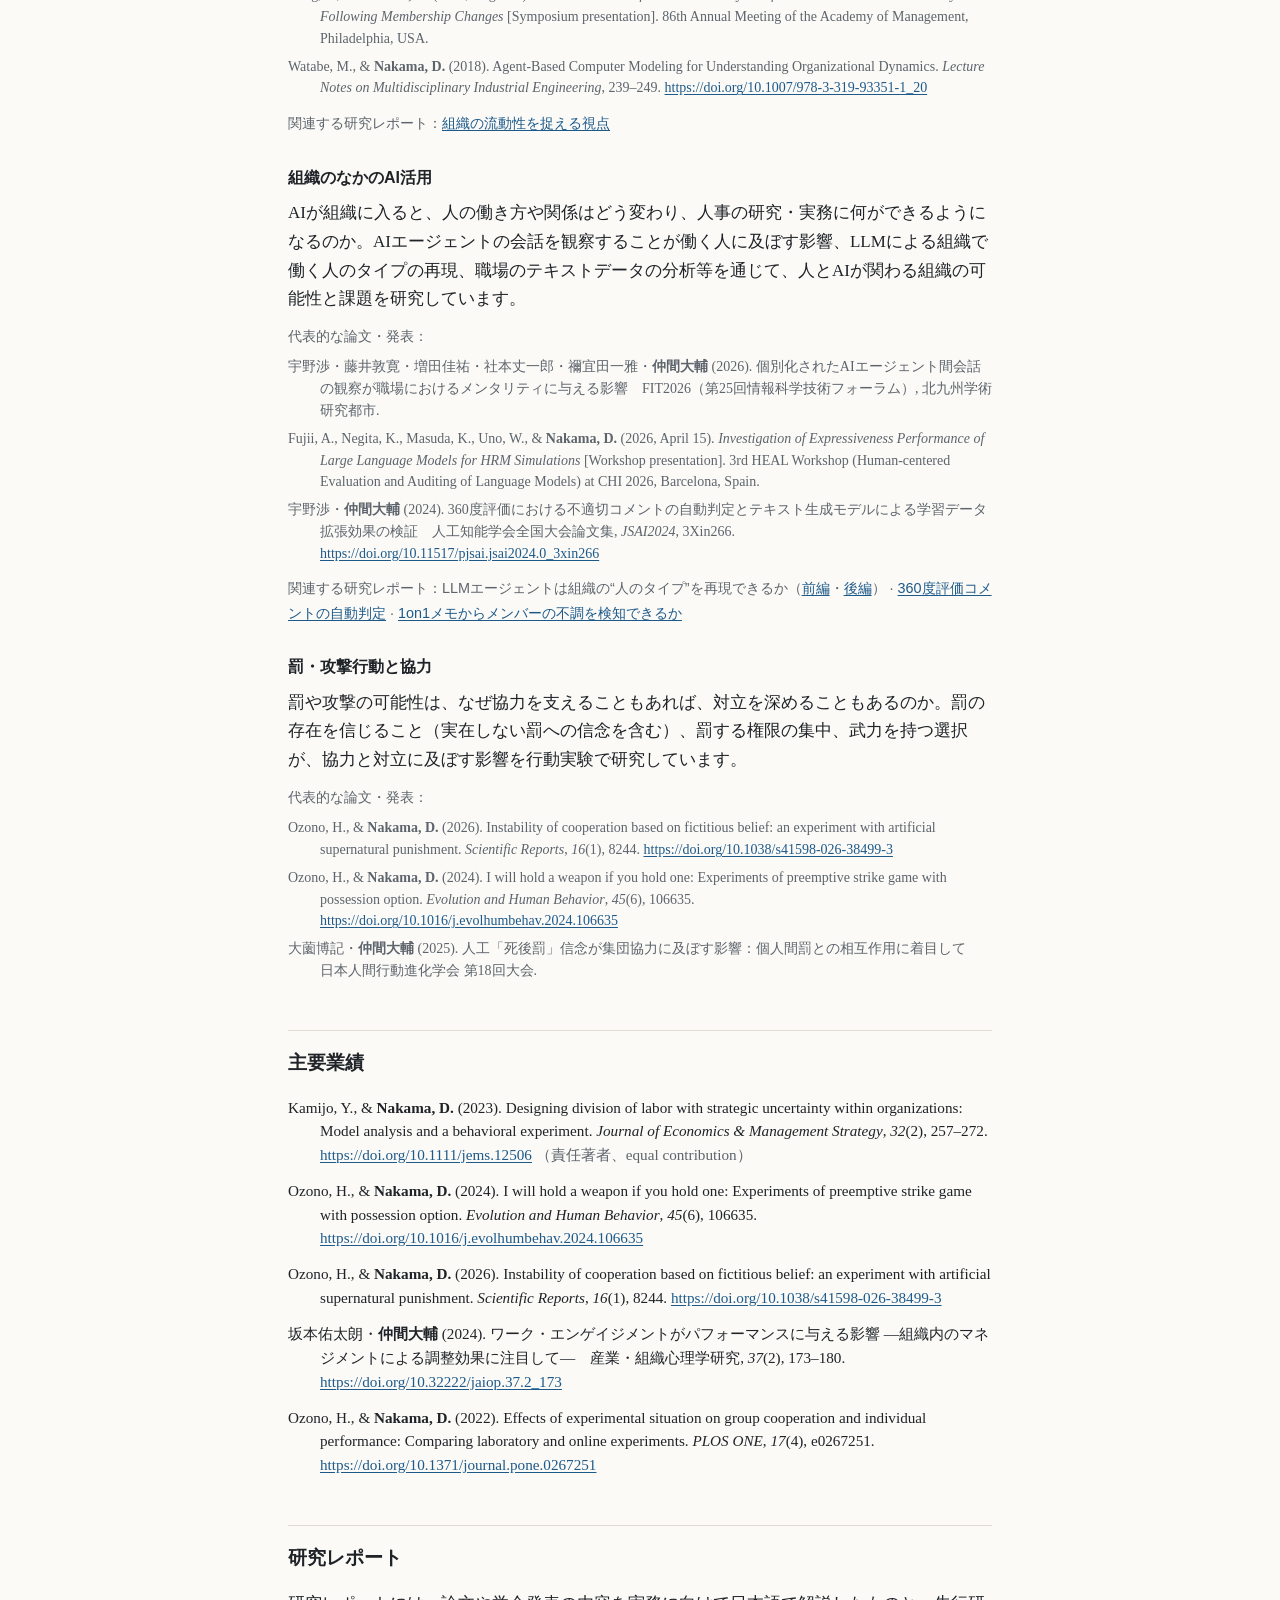
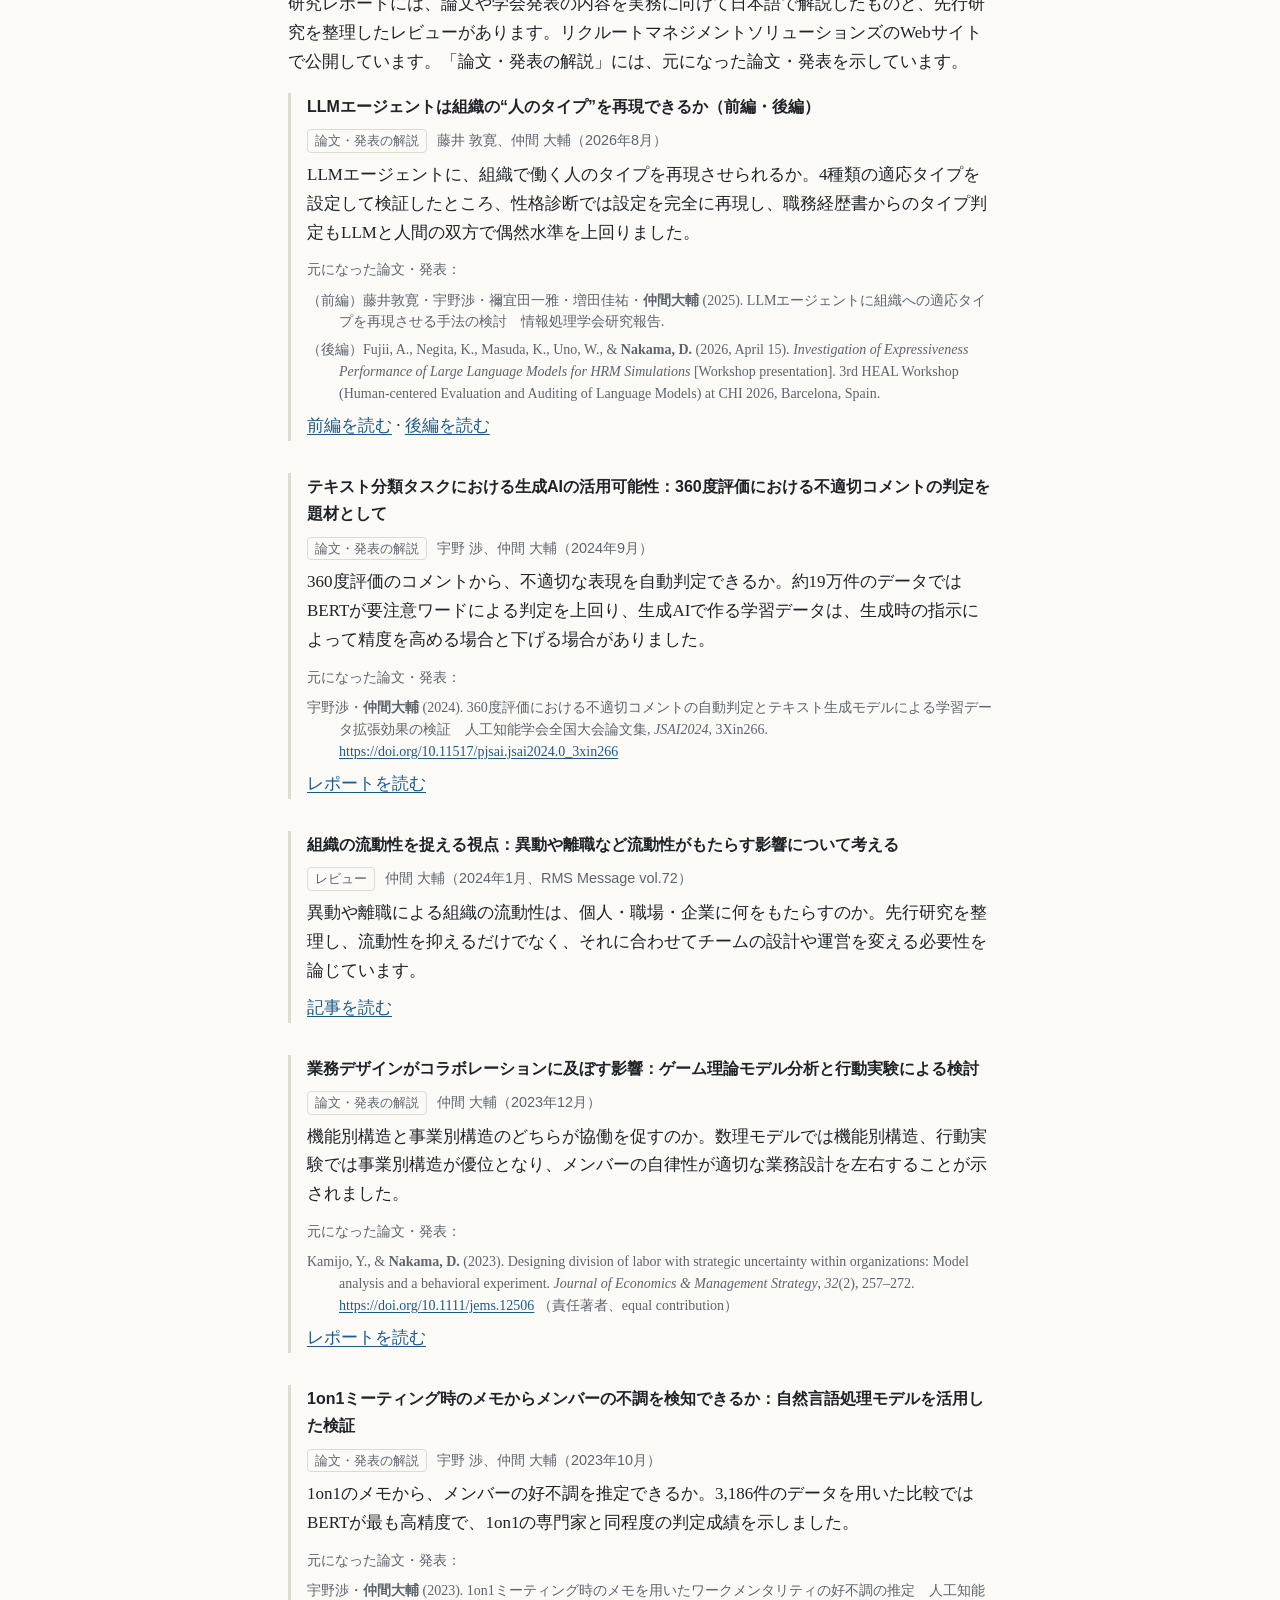
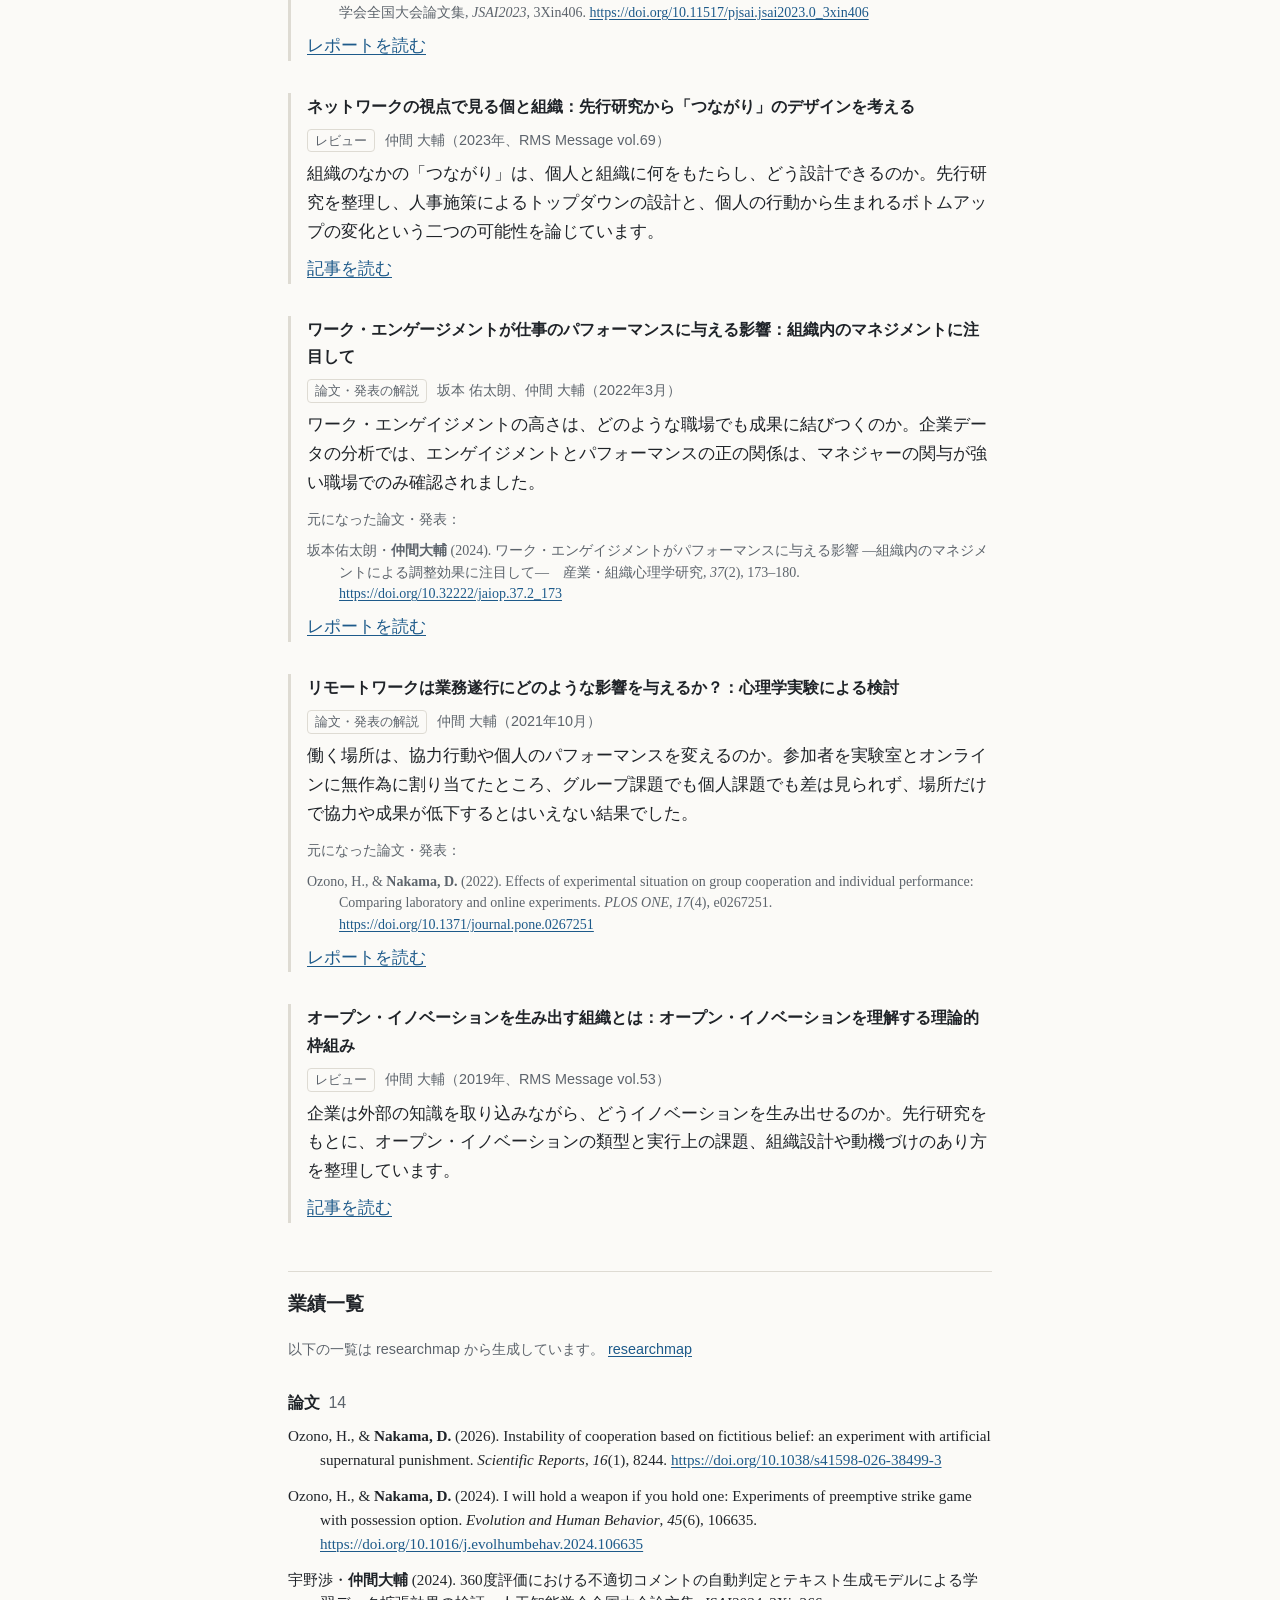
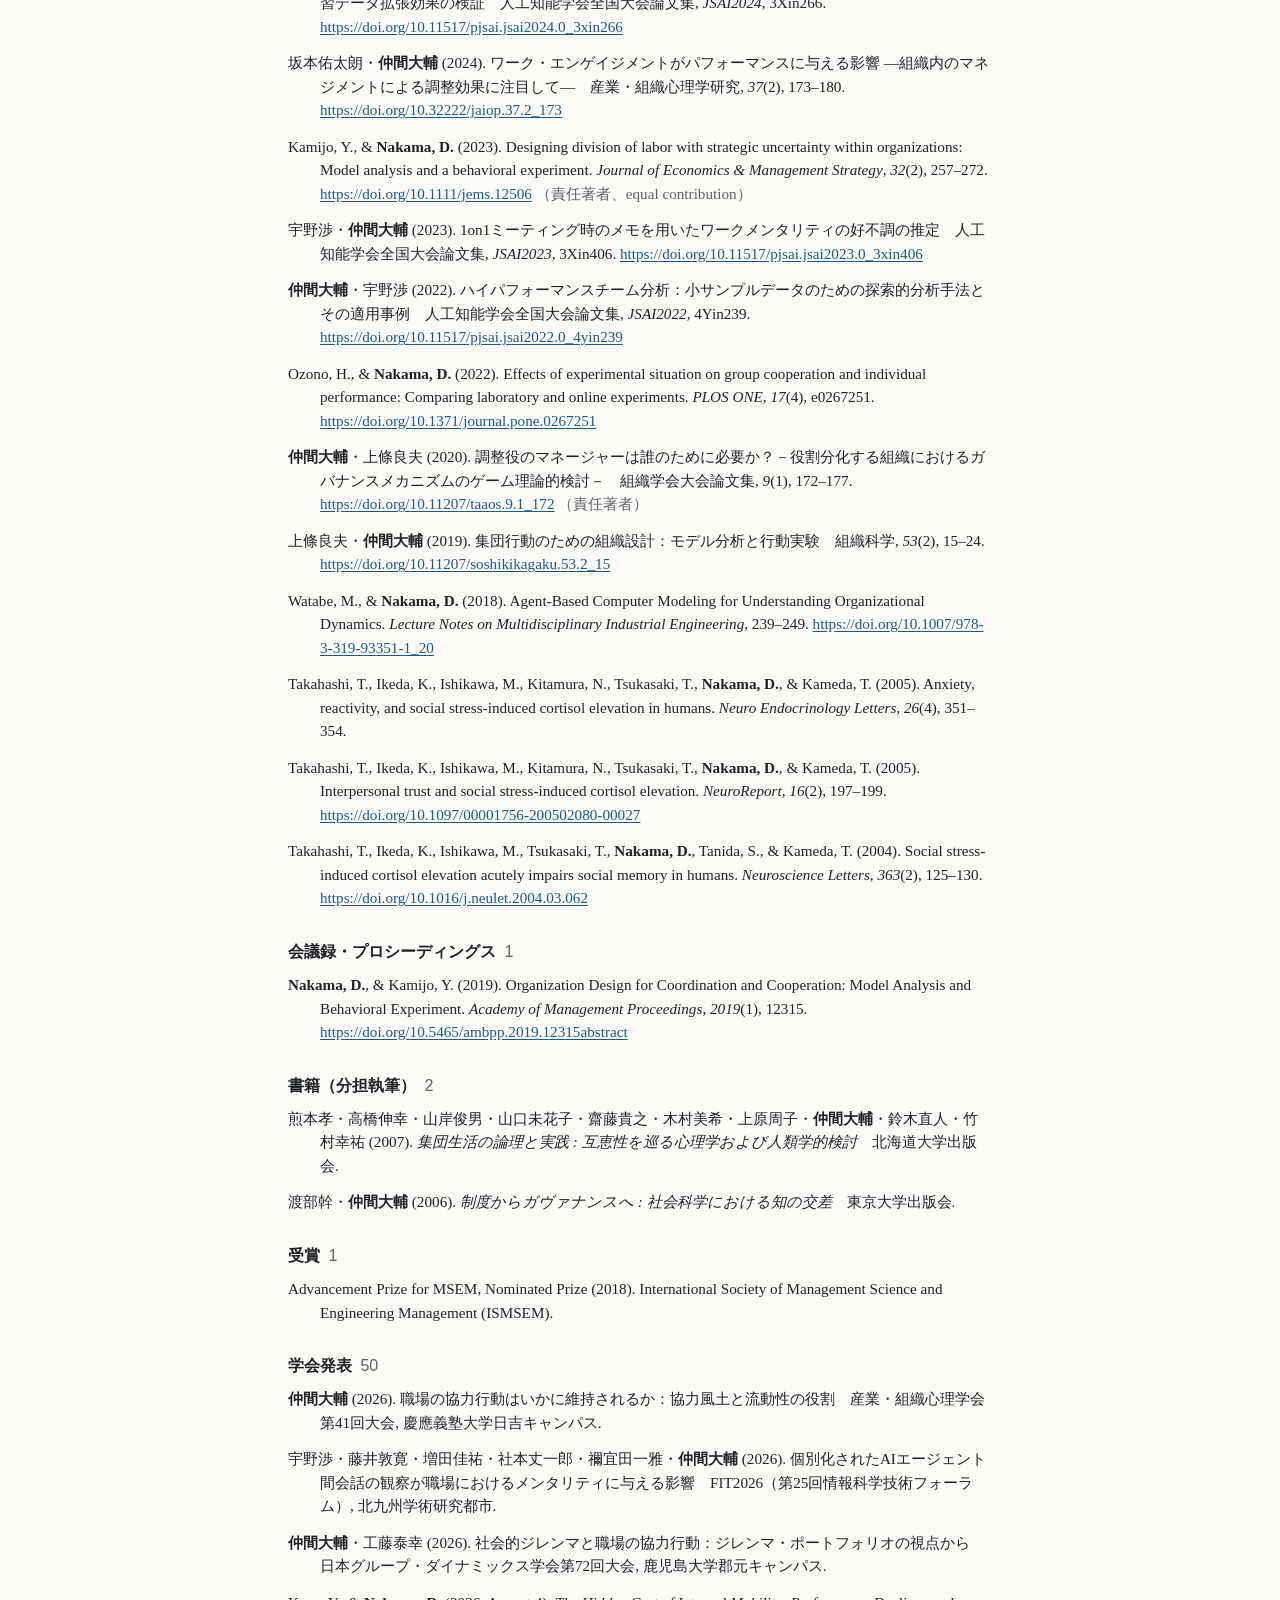
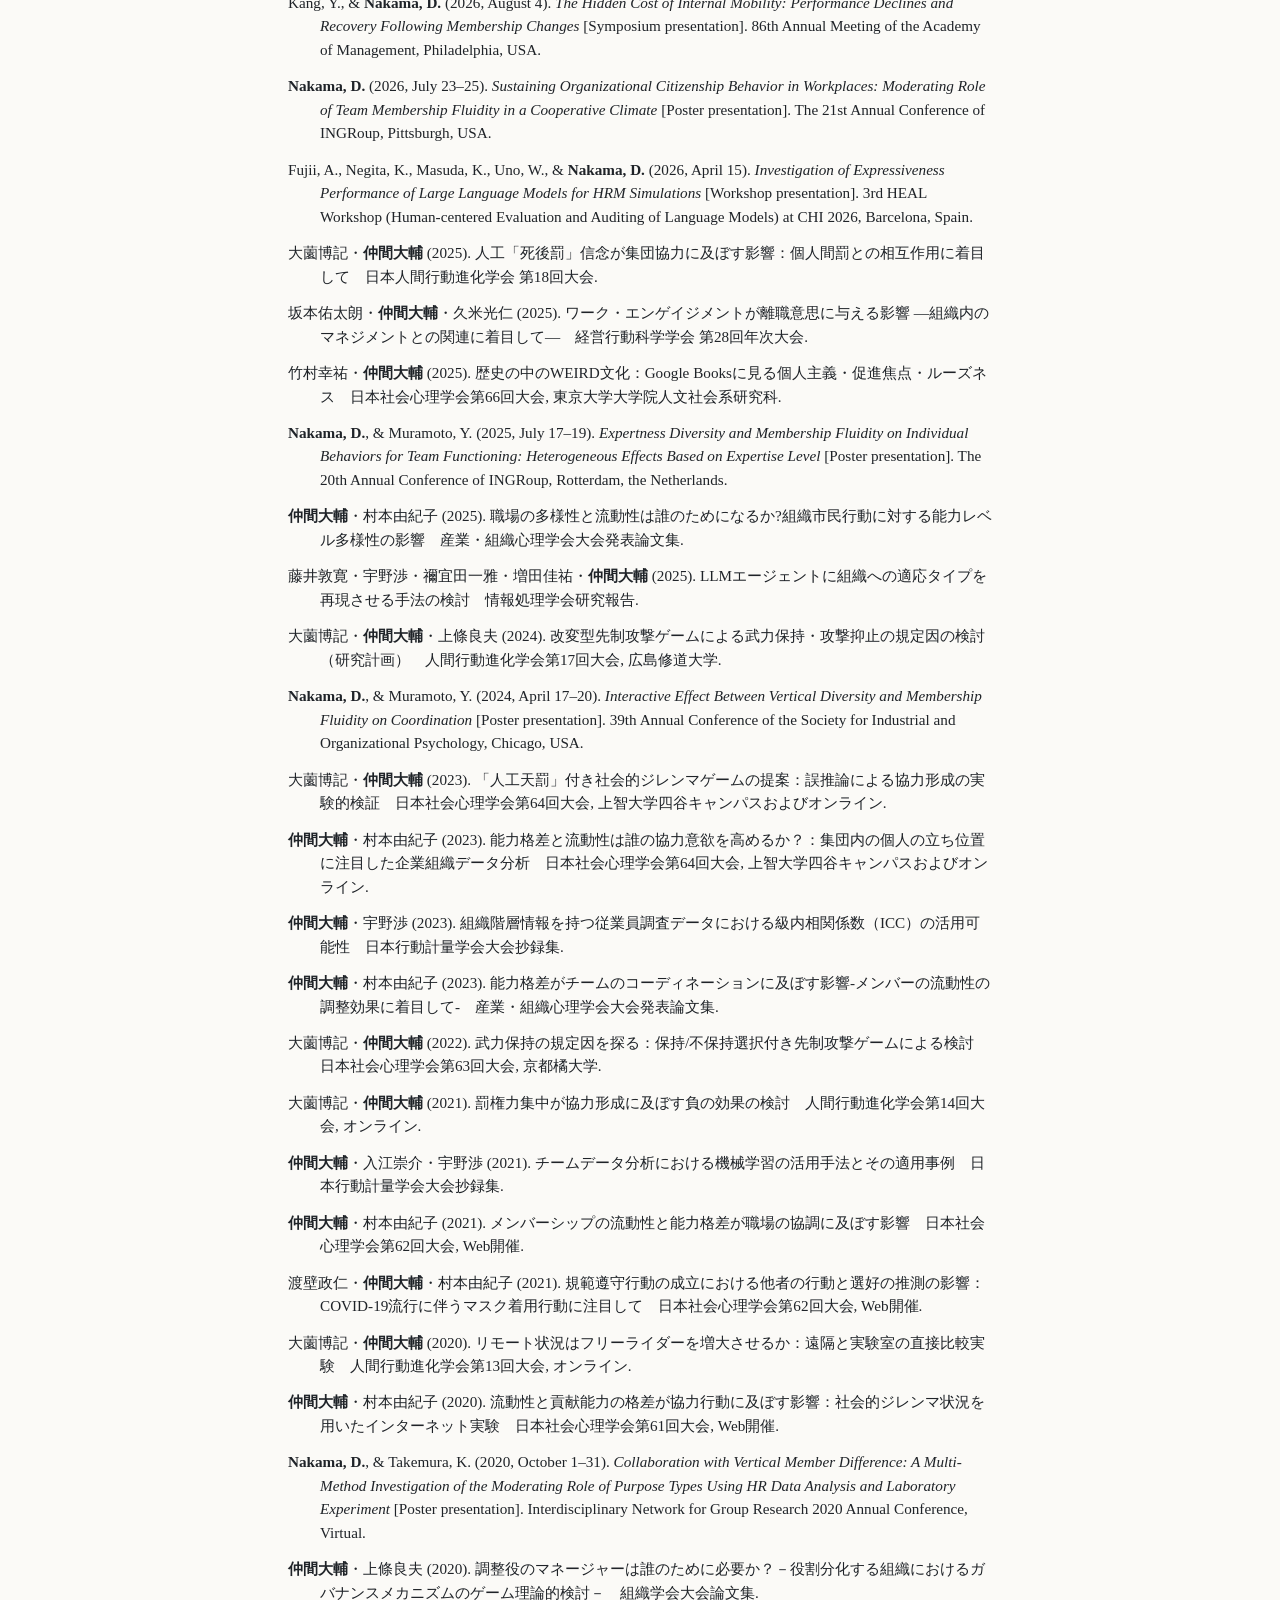
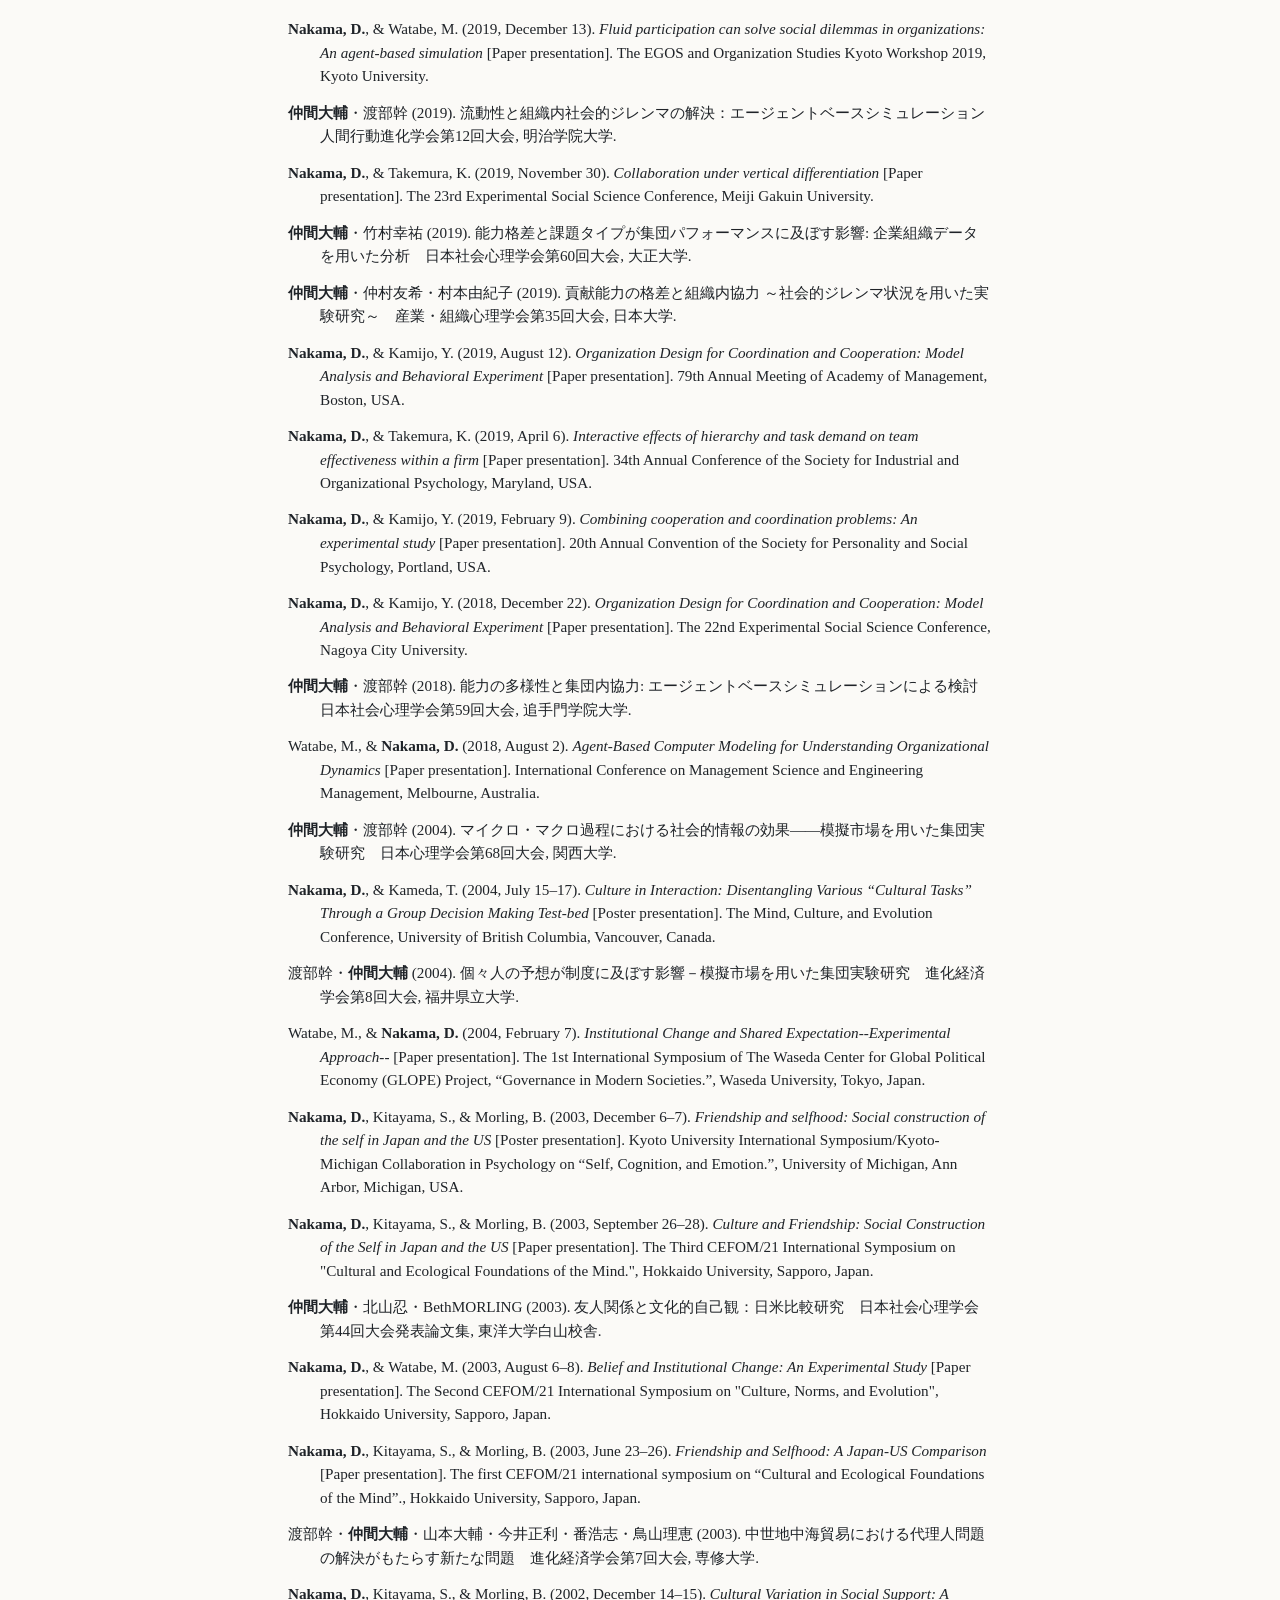
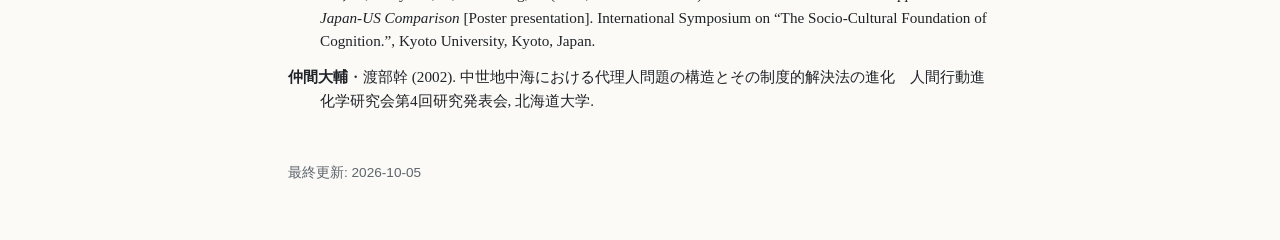
==== commit d7dd1775: "Add Waseda affiliation and Hokkaido doctoral program, link Japanese papers to J-STAGE English pages " ====
--- a/ja/index.html
+++ b/ja/index.html
@@ -29,9 +29,9 @@
 <h2>略歴</h2>
 <dl class="background">
 <dt>職歴</dt>
-<dd><span class="when">2017年4月–現在</span><span class="nb">株式会社リクルートマネジメントソリューションズ</span> <span class="nb">組織行動研究所</span> <span class="nb">主任研究員</span><br><span class="when">2006年4月–2017年3月</span><span class="nb">株式会社リクルートホールディングス</span></dd>
+<dd><span class="when">2017年4月–現在</span><span class="nb">株式会社リクルートマネジメントソリューションズ</span> <span class="nb">組織行動研究所</span> <span class="nb">主任研究員</span><br><span class="when">2026年4月–現在</span><span class="nb">早稲田大学</span> <span class="nb">現代政治経済研究所</span> <span class="nb">特別研究所員</span><br><span class="when">2006年4月–2017年3月</span><span class="nb">株式会社リクルートホールディングス</span></dd>
 <dt>学歴</dt>
-<dd><span class="when">2018年4月–2022年3月</span>東京大学 大学院人文社会系研究科 博士課程<br><span class="when">2003年4月–2005年3月</span>北海道大学 大学院文学研究科 修士課程<br><span class="when">1999年4月–2003年3月</span>京都大学 総合人間学部</dd>
+<dd><span class="when">2018年4月–2022年3月</span>東京大学 大学院人文社会系研究科 博士課程<br><span class="when">2005年4月–2006年3月</span>北海道大学 大学院文学研究科 博士課程（中退）<br><span class="when">2003年4月–2005年3月</span>北海道大学 大学院文学研究科 修士課程<br><span class="when">1999年4月–2003年3月</span>京都大学 総合人間学部</dd>
 <dt>学位</dt>
 <dd><span class="when">2025年6月</span>博士（社会心理学）、東京大学</dd>
 </dl>
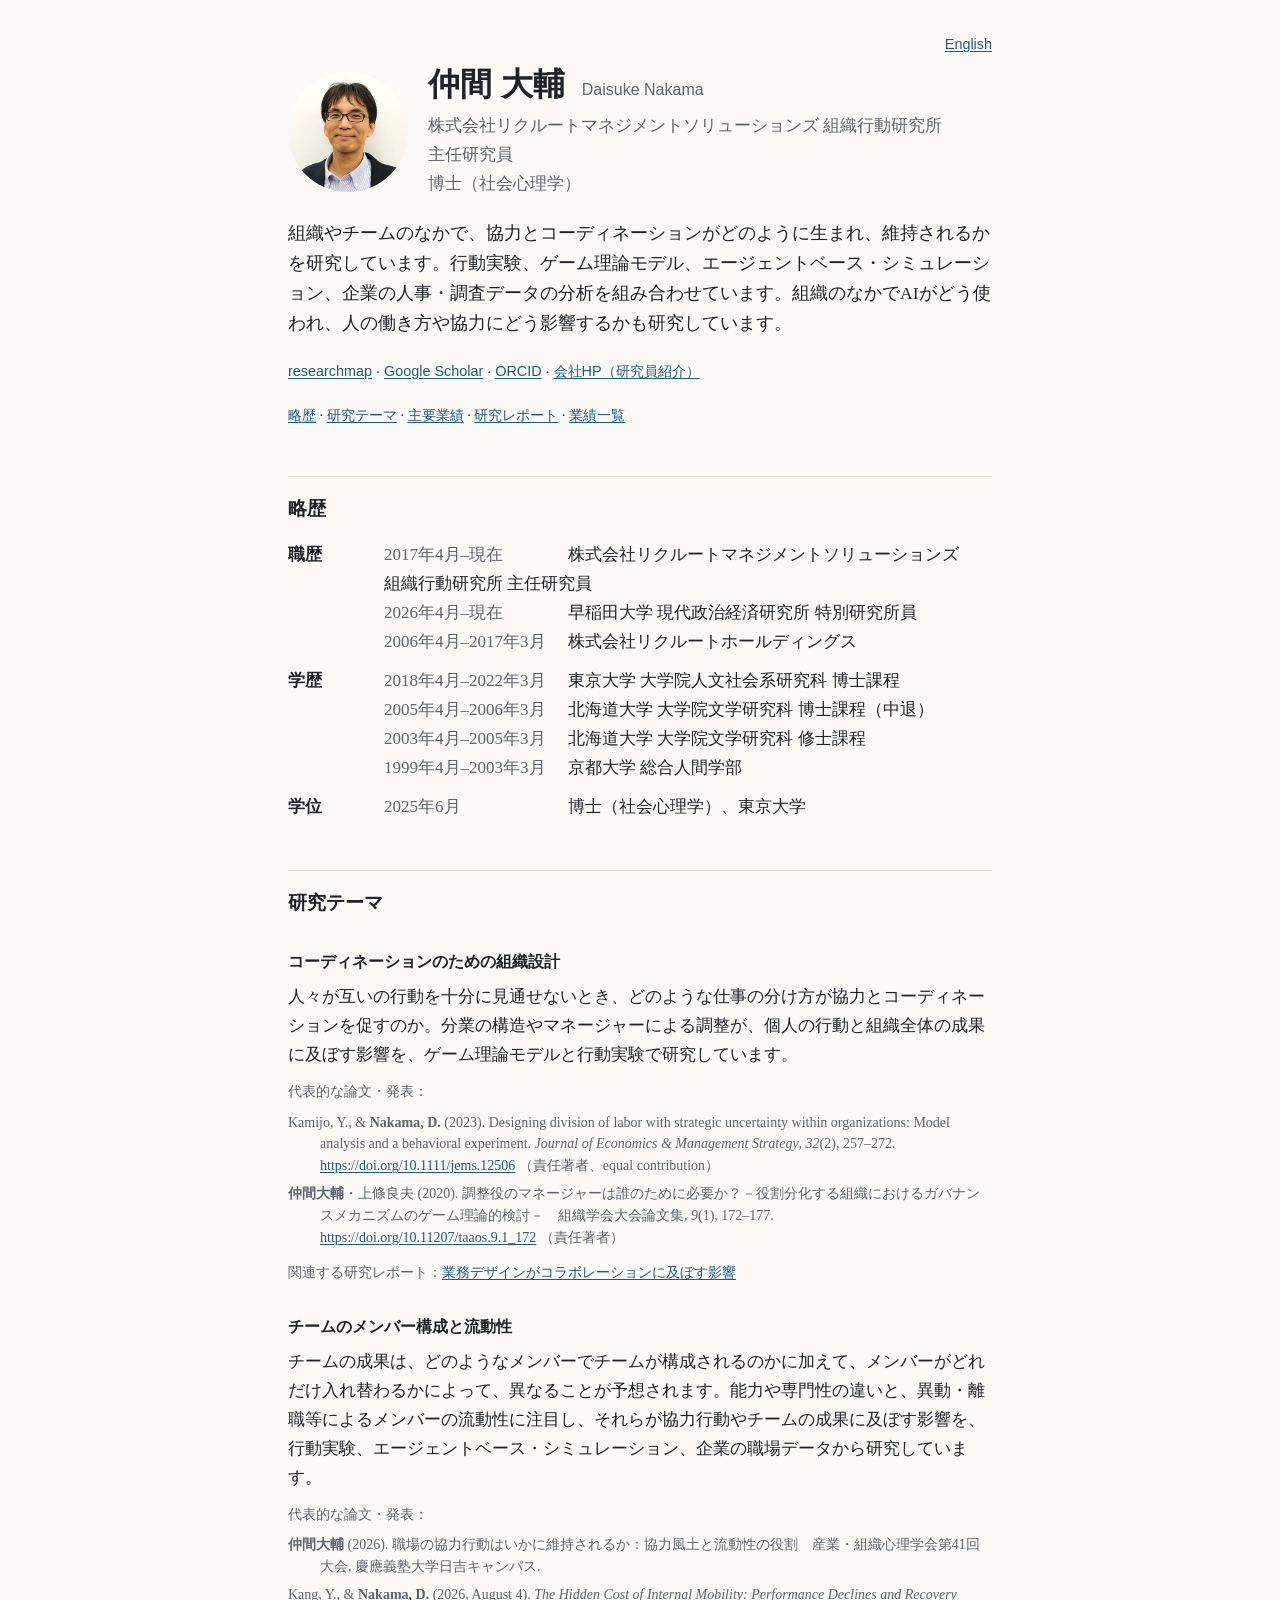
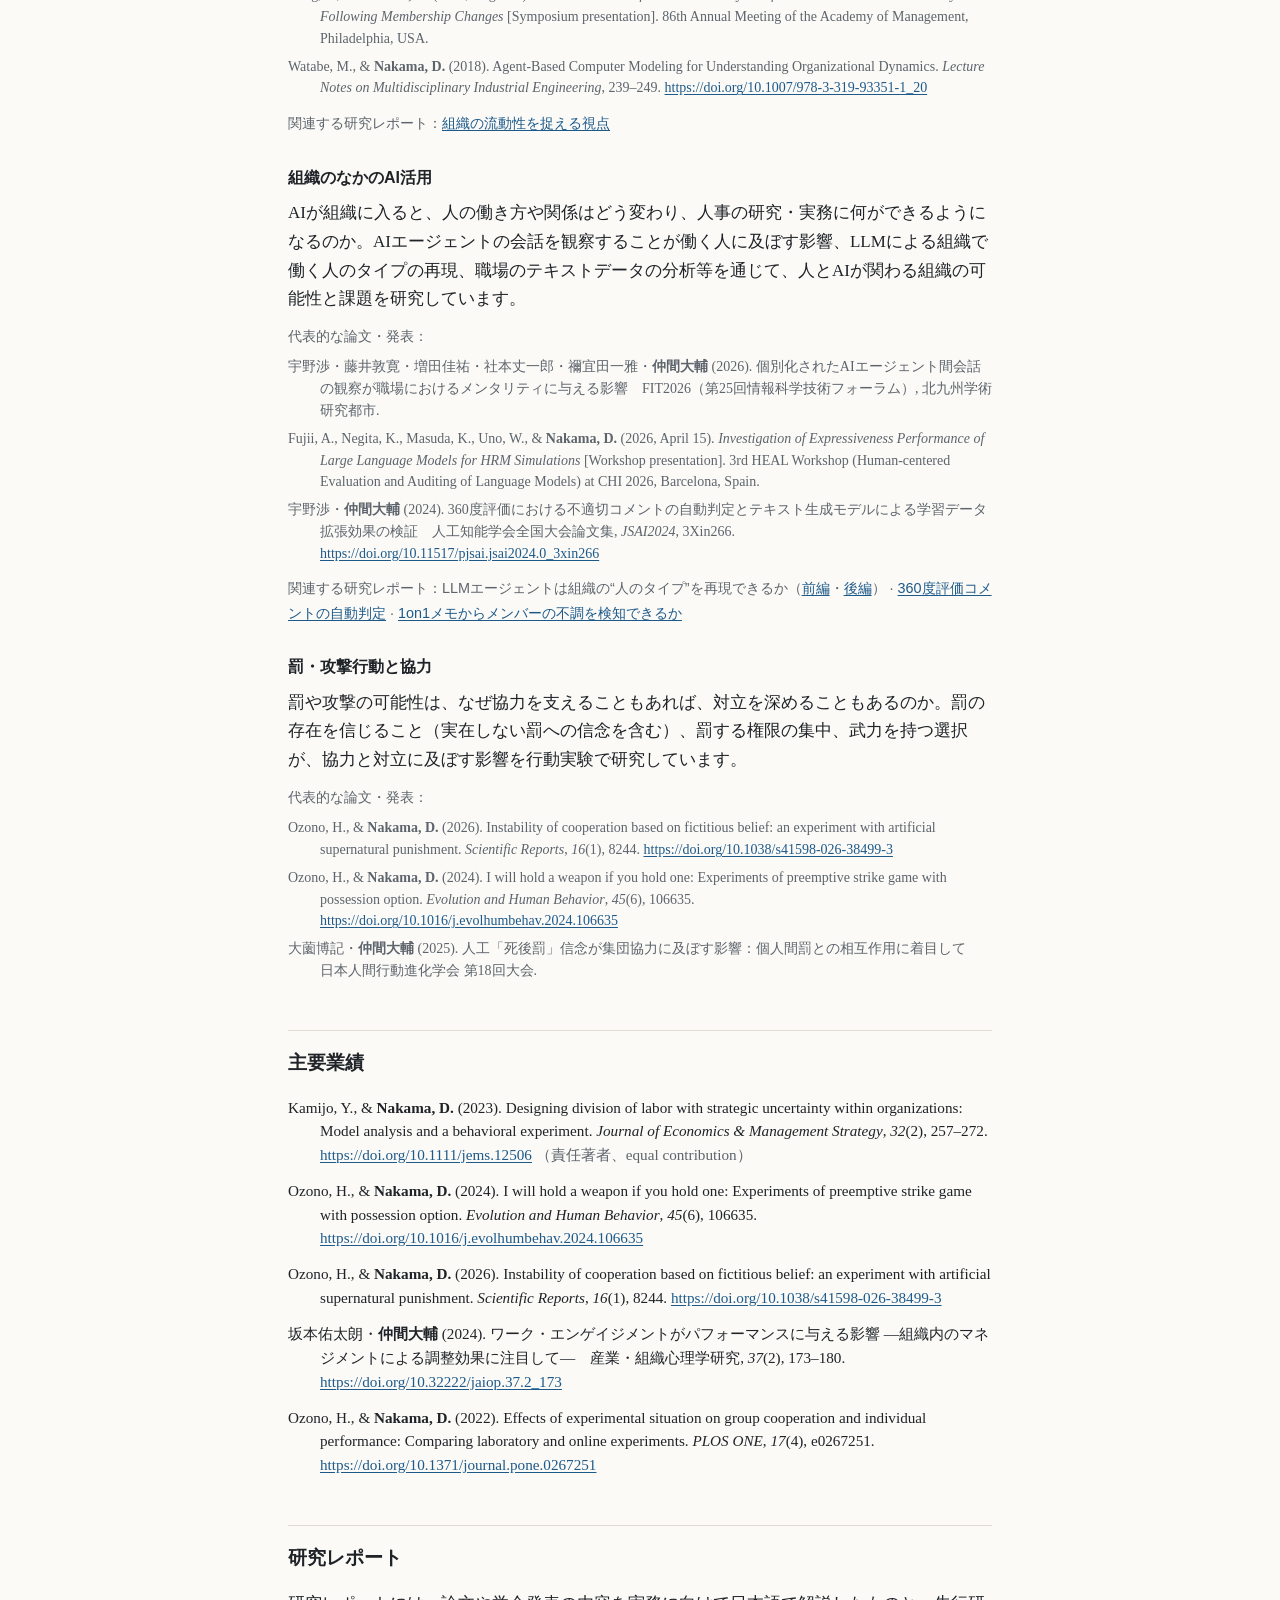
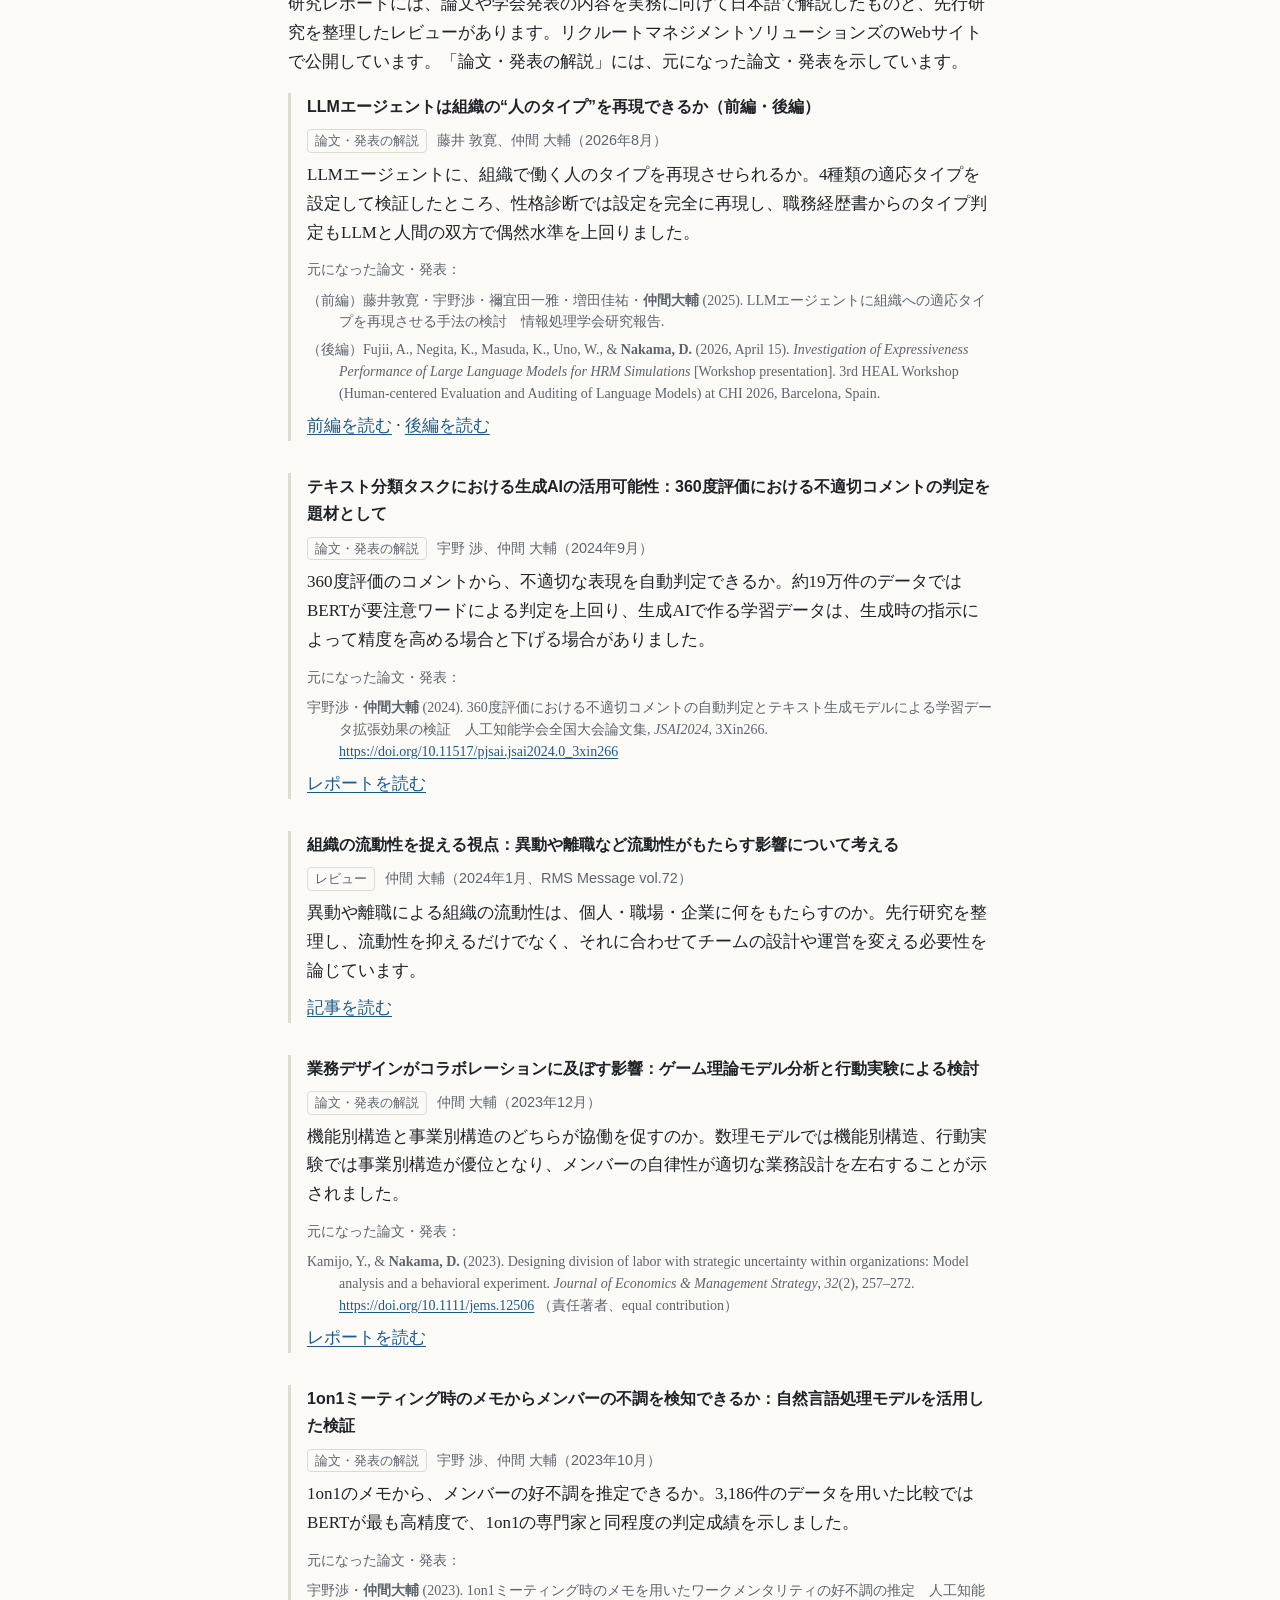
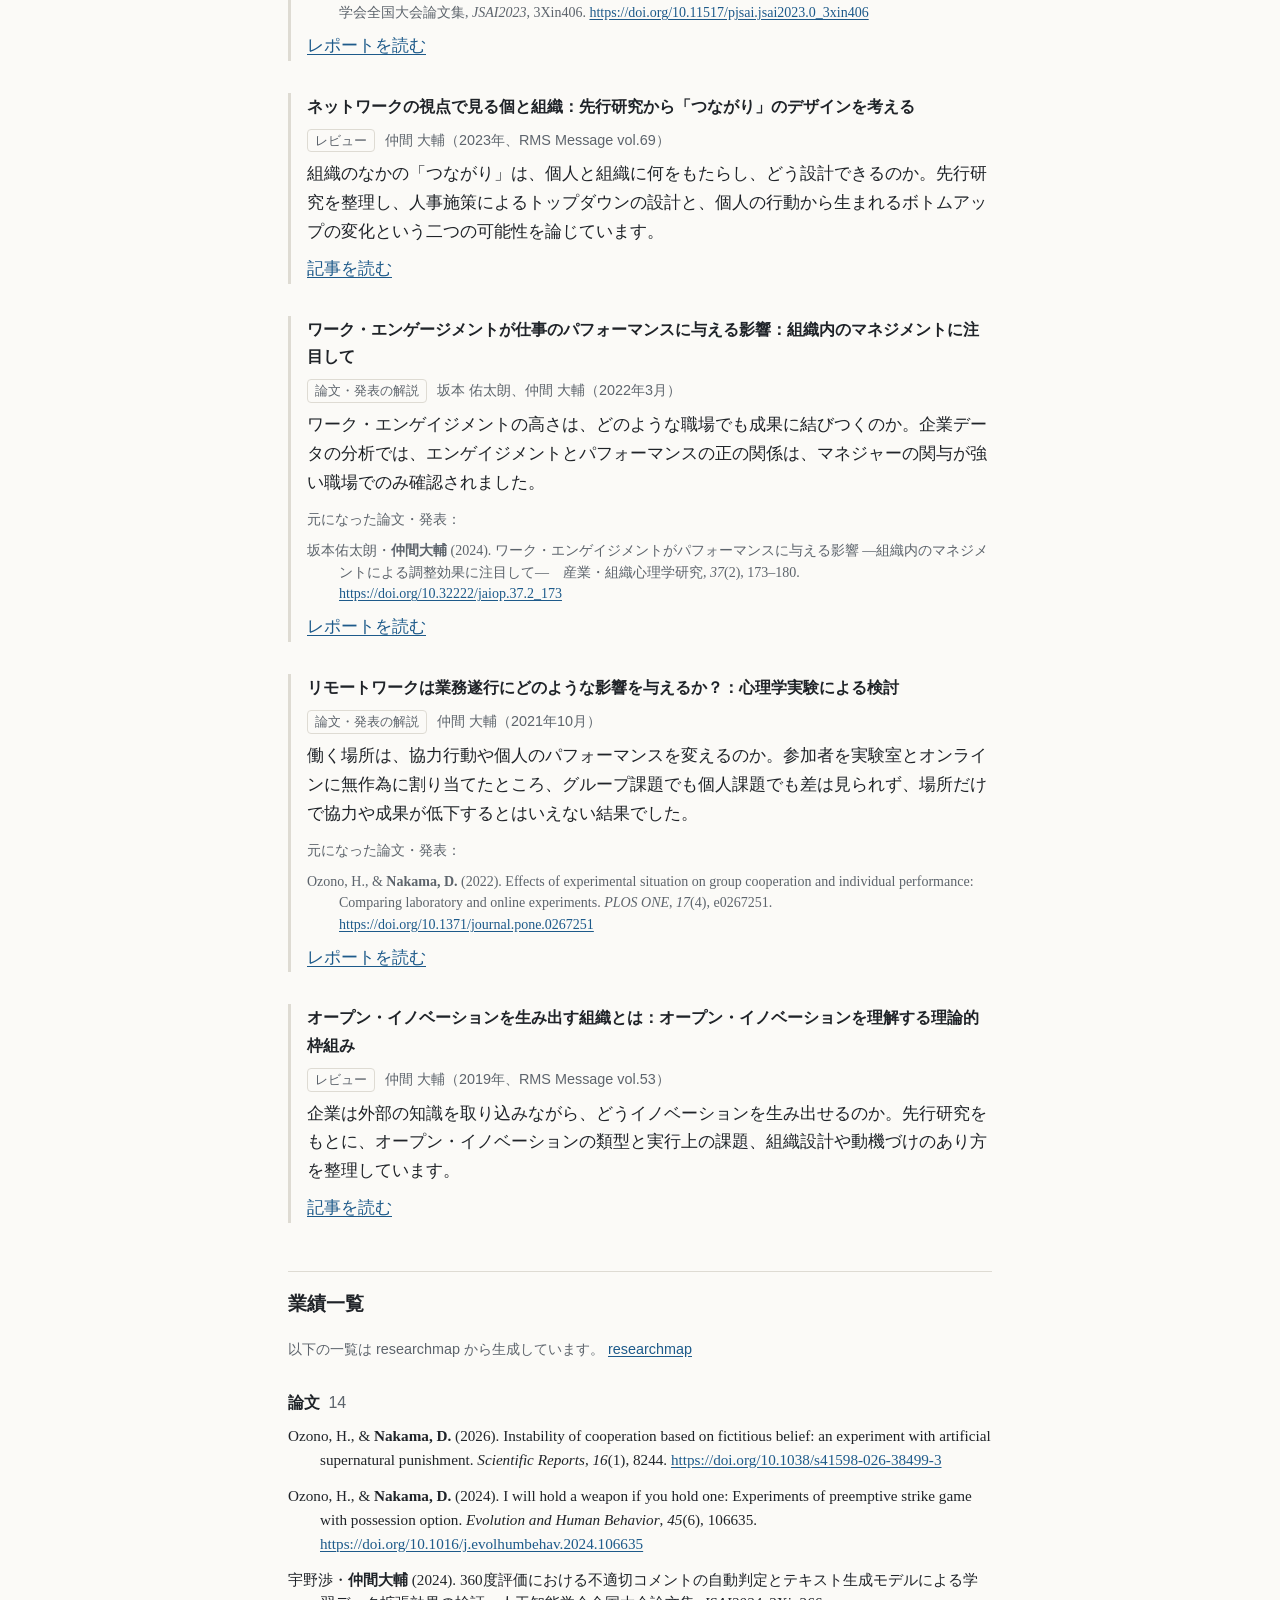
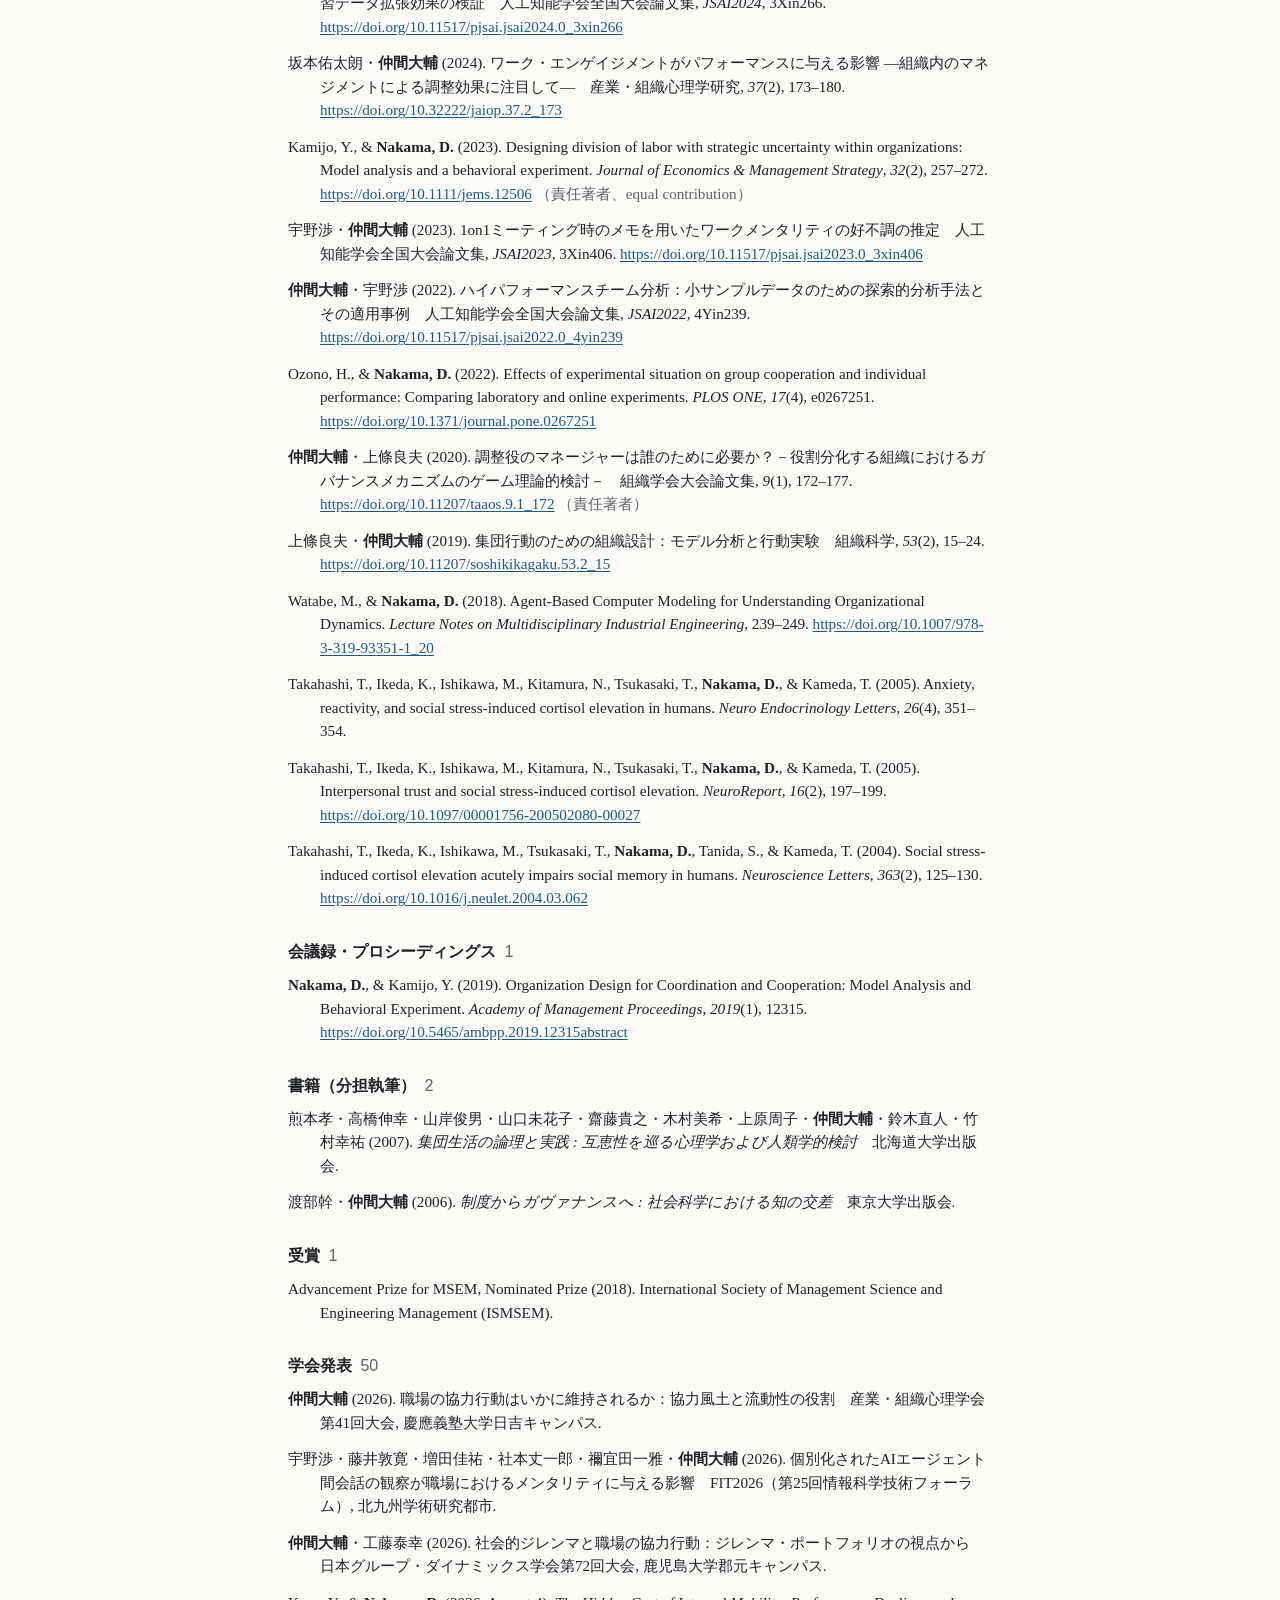
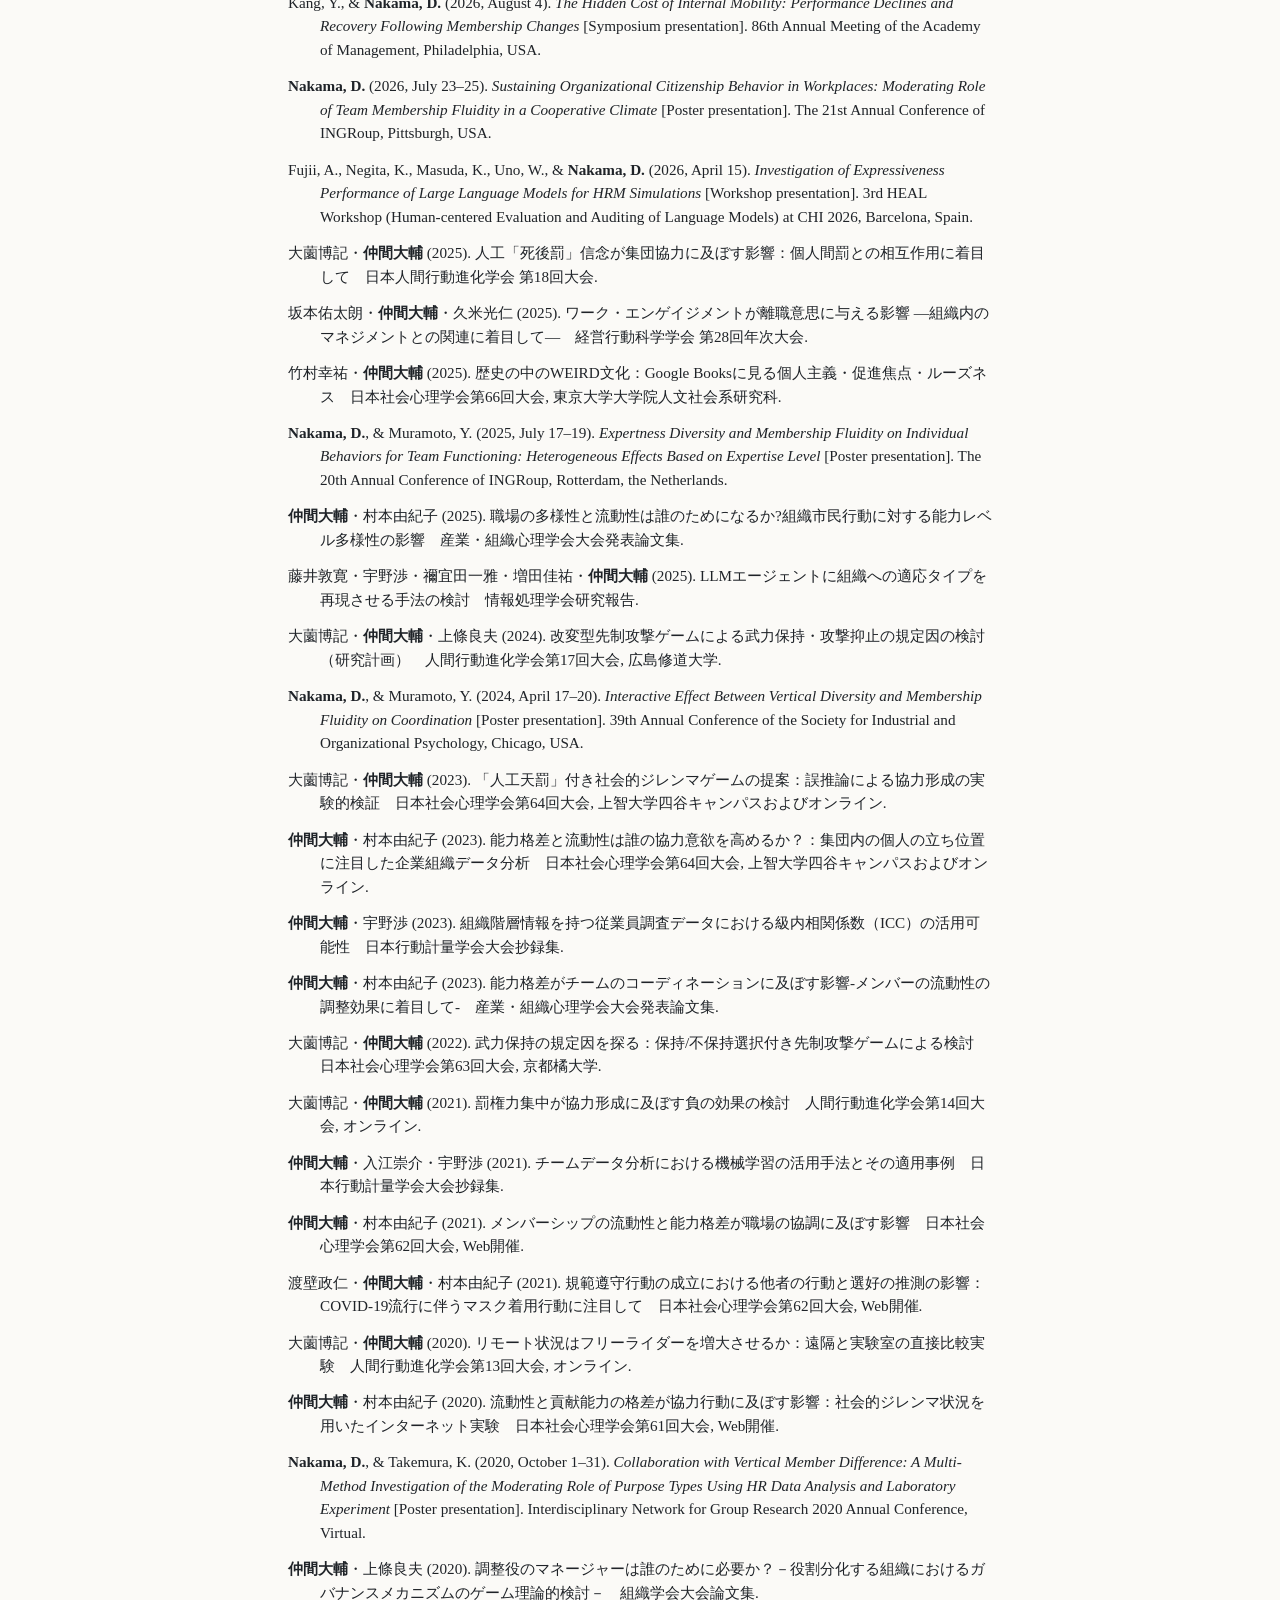
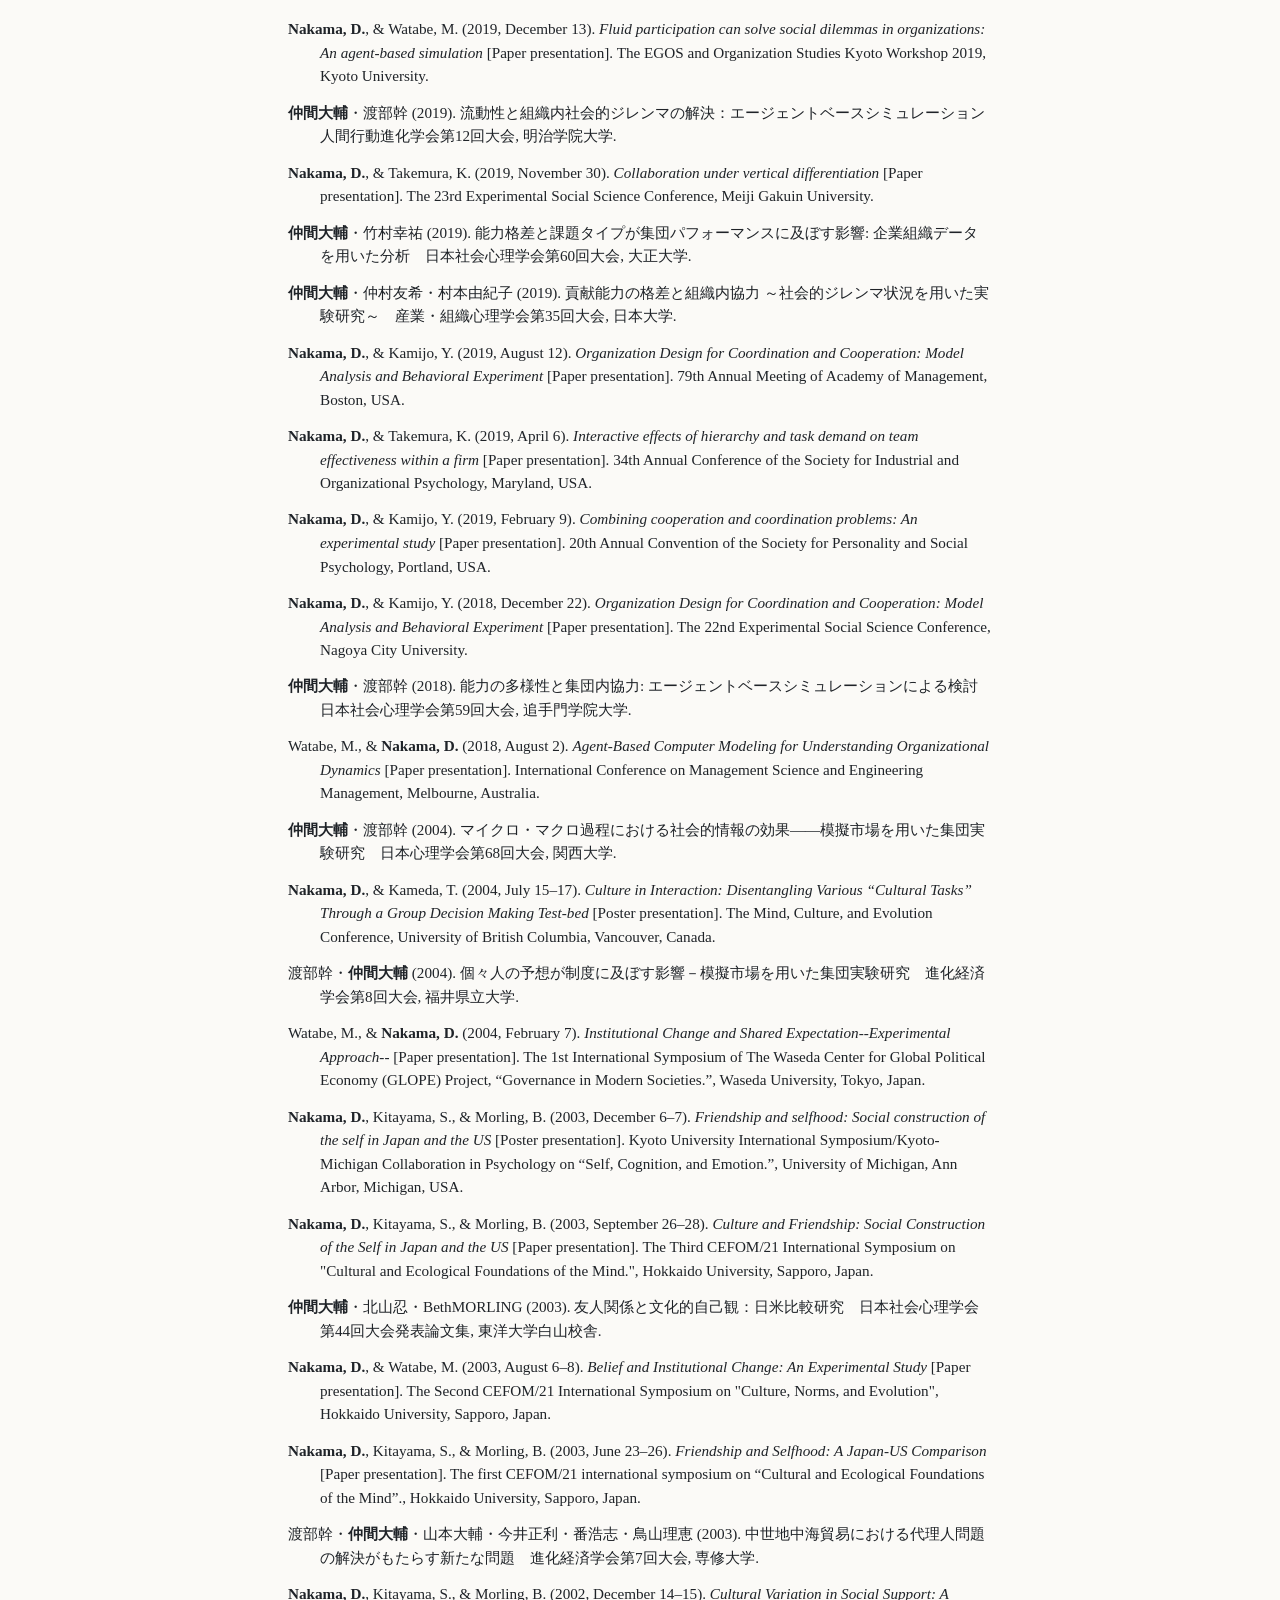
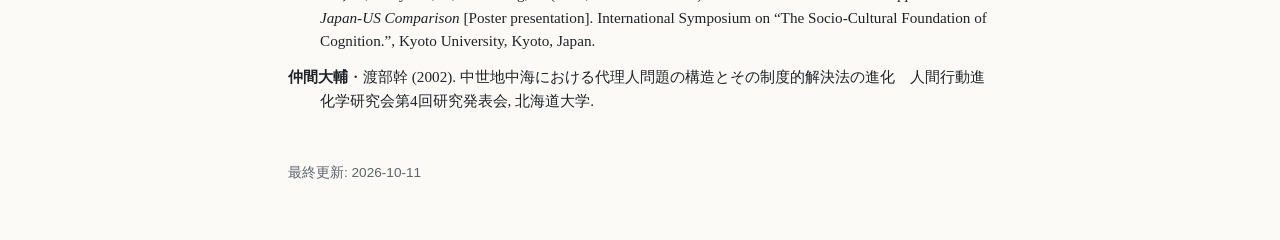
==== commit 7befd1fc: "Add Google Search Console verification and GoatCounter analytics Co-Authored-By: Claude Opus 5.5 <no" ====
--- a/ja/index.html
+++ b/ja/index.html
@@ -7,6 +7,8 @@
 <meta name="description" content="仲間大輔。組織とチームにおける協力とコーディネーションを研究しています。">
 <link rel="icon" href="../avatar.png">
 <link rel="stylesheet" href="../style.css">
+<meta name="google-site-verification" content="29DcpfLCTDxJT65VdbyaexOTjkJp9uY4inDjIt9TOL4">
+<script data-goatcounter="https://dnakama.goatcounter.com/count" async src="//gc.zgo.at/count.js"></script>
 </head>
 <body>
 <header>
@@ -258,7 +260,7 @@
 </section>
 </main>
 <footer>
-<p>最終更新: 2026-10-05</p>
+<p>最終更新: 2026-10-11</p>
 </footer>
 </body>
 </html>
